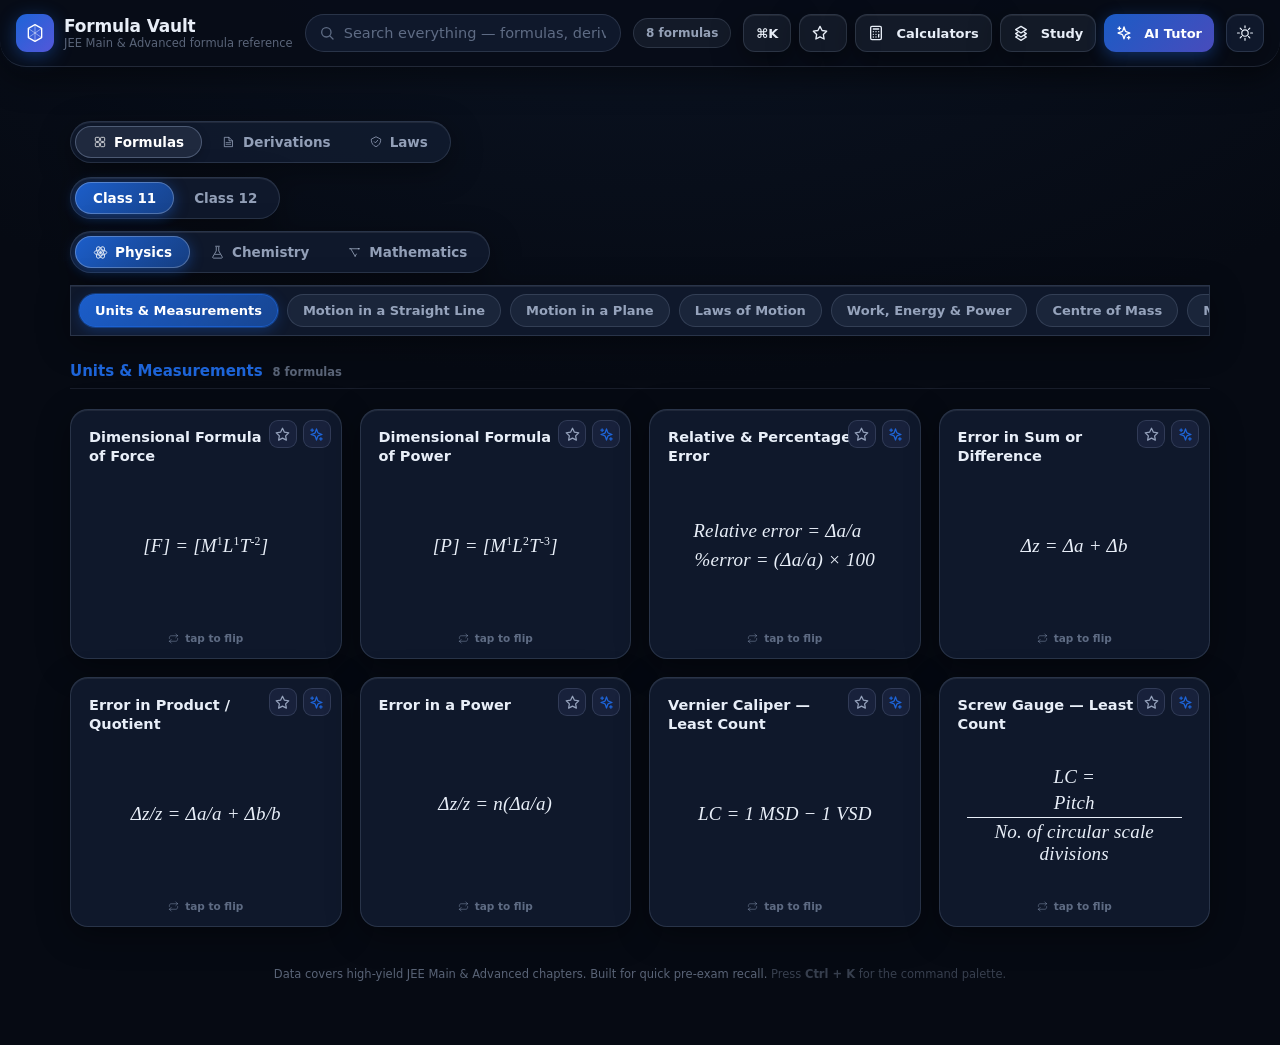
==== formula-vault.html @ ce6f6090 "chore: release 052 Low-end device performance mode: auto-detect limited hardware (prefers-reduced-mo" ====
<!DOCTYPE html>
<html lang="en" data-theme="dark">
<head>
<meta charset="UTF-8">
<meta name="viewport" content="width=device-width, initial-scale=1.0, viewport-fit=cover">
<meta name="color-scheme" content="dark light">
<meta name="theme-color" content="#060a13">
<title>Formula Vault — JEE Formula Reference</title>
<script>
(function(){
  try{
    var lite=false, nav=navigator, mq=window.matchMedia, cn=nav.connection||nav.mozConnection||nav.webkitConnection;
    if(mq && mq('(prefers-reduced-motion: reduce)').matches) lite=true;
    var dm=nav.deviceMemory; if(typeof dm==='number' && dm>0 && dm<=4) lite=true;
    var hc=nav.hardwareConcurrency; if(typeof hc==='number' && hc>0 && hc<=4) lite=true;
    if(cn){ if(cn.saveData===true) lite=true; var et=cn.effectiveType; if(et==='slow-2g'||et==='2g'||et==='3g') lite=true; }
    var pref=null; try{ pref=localStorage.getItem('fvault:perf'); }catch(e){}
    if(pref==='lite') lite=true; else if(pref==='full') lite=false;
    var el=document.documentElement;
    el.classList.add(lite?'perf-lite':'perf-full');
    window.__FV_LITE=lite;
    window.__FVsetPerf=function(mode){
      try{ localStorage.setItem('fvault:perf',mode); }catch(e){}
      var on=(mode==='lite');
      el.classList.toggle('perf-lite',on); el.classList.toggle('perf-full',!on);
      window.__FV_LITE=on;
      if(window.FV && window.FV.renderAll) window.FV.renderAll();
    };
  }catch(e){ document.documentElement.classList.add('perf-full'); }
})();
</script>
<style>
  :root{
    --bg-0:#060a13;
    --bg-1:#0b1424;
    --glass-fill: rgba(186,209,255,0.055);
    --glass-fill-strong: rgba(186,209,255,0.10);
    --glass-border: rgba(198,218,255,0.14);
    --glass-border-strong: rgba(198,218,255,0.28);
    --text-hi: rgba(240,246,255,0.97);
    --text-mid: rgba(210,224,250,0.68);
    --text-low: rgba(196,213,245,0.44);
    --shadow-panel: 0 8px 32px rgba(0,0,0,0.38), inset 0 1px 0 rgba(255,255,255,0.07);
    --shadow-header: 0 12px 32px rgba(0,0,0,0.42);
    --header-bg: rgba(6,10,20,0.55);
    --input-bg: rgba(186,209,255,0.055);
    --input-bg-focus: rgba(186,209,255,0.10);
    --soft-fill: rgba(186,209,255,0.05);
    --soft-fill-hover: rgba(186,209,255,0.09);
    --soft-border: rgba(198,218,255,0.10);
    --pill-bg: rgba(186,209,255,0.05);
    --blob1:#15306B;
    --blob2:#0B5E82;
    --blob3:#3A3DAE;
    --blob-opacity:0.55;

    --blue:#1D64D8;
    --blue-rgb:29,100,216;
    --cyan:#0E93AE;
    --cyan-rgb:14,147,174;
    --indigo:#5457D9;
    --indigo-rgb:84,87,217;
    --amber:#FF9F0A;

    --radius-l: 26px;
    --radius-m: 18px;
    --radius-s: 12px;
    --ease: cubic-bezier(0.16, 1, 0.3, 1);
  }

  html[data-theme="light"]{
    --bg-0:#f1f6fd;
    --bg-1:#dfeafc;
    --glass-fill: rgba(255,255,255,0.55);
    --glass-fill-strong: rgba(255,255,255,0.72);
    --glass-border: rgba(60,110,190,0.16);
    --glass-border-strong: rgba(60,110,190,0.32);
    --text-hi: #0B1E3D;
    --text-mid: rgba(11,30,61,0.66);
    --text-low: rgba(11,30,61,0.44);
    --shadow-panel: 0 8px 28px rgba(30,64,120,0.14), inset 0 1px 0 rgba(255,255,255,0.65);
    --shadow-header: 0 10px 26px rgba(30,64,120,0.12);
    --header-bg: rgba(238,244,252,0.68);
    --input-bg: rgba(255,255,255,0.55);
    --input-bg-focus: rgba(255,255,255,0.75);
    --soft-fill: rgba(30,64,120,0.045);
    --soft-fill-hover: rgba(30,64,120,0.08);
    --soft-border: rgba(30,64,120,0.10);
    --pill-bg: rgba(255,255,255,0.55);
    --blob1:#BFDBFE;
    --blob2:#A6E6F2;
    --blob3:#D2D4FB;
    --blob-opacity:0.75;
  }

  *{box-sizing:border-box;}
  html,body{height:100%;}
  body{
    margin:0;
    min-height:100vh;
    background: var(--bg-0);
    color: var(--text-hi);
    font-family: -apple-system, BlinkMacSystemFont, "SF Pro Display", "SF Pro Text", Inter, system-ui, sans-serif;
    -webkit-font-smoothing: antialiased;
    overflow-x:hidden;
    transition: background-color .4s var(--ease), color .4s var(--ease);
  }

  /* ---------- animated ambient background ---------- */
  .bg{
    position: fixed;
    inset: 0;
    z-index: -1;
    overflow: hidden;
    background: radial-gradient(130% 95% at 50% -10%, var(--bg-1) 0%, var(--bg-0) 55%);
    transition: background .4s var(--ease);
  }
  .blob{
    position:absolute;
    border-radius:50%;
    filter: blur(110px);
    opacity: var(--blob-opacity);
    will-change: transform;
    transition: background .5s var(--ease), opacity .5s var(--ease);
  }
  .blob-1{
    width:52vw; height:52vw; max-width:760px; max-height:760px;
    background: radial-gradient(circle at 30% 30%, var(--blob1), transparent 70%);
    top:-14vw; left:-10vw;
    animation: drift1 26s var(--ease) infinite alternate;
  }
  .blob-2{
    width:46vw; height:46vw; max-width:680px; max-height:680px;
    background: radial-gradient(circle at 60% 40%, var(--blob2), transparent 70%);
    bottom:-16vw; right:-8vw;
    animation: drift2 32s var(--ease) infinite alternate;
  }
  .blob-3{
    width:36vw; height:36vw; max-width:560px; max-height:560px;
    background: radial-gradient(circle at 50% 50%, var(--blob3), transparent 72%);
    top:38vh; left:38vw;
    opacity: calc(var(--blob-opacity) - 0.15);
    animation: drift3 38s var(--ease) infinite alternate;
  }
  @keyframes drift1{ 0%{transform:translate(0,0) scale(1);} 100%{transform:translate(6vw,8vh) scale(1.12);} }
  @keyframes drift2{ 0%{transform:translate(0,0) scale(1);} 100%{transform:translate(-7vw,-6vh) scale(1.08);} }
  @keyframes drift3{ 0%{transform:translate(0,0) scale(1);} 100%{transform:translate(-5vw,7vh) scale(1.18);} }
  @media (prefers-reduced-motion: reduce){
    .blob{ animation: none !important; }
  }

  /* ---------- glass base ---------- */
  .glass{
    background: var(--glass-fill);
    -webkit-backdrop-filter: blur(20px) saturate(180%);
    backdrop-filter: blur(20px) saturate(180%);
    border: 1px solid var(--glass-border);
    box-shadow: var(--shadow-panel);
    transition: background-color .4s var(--ease), border-color .4s var(--ease), box-shadow .4s var(--ease);
  }

  /* ---------- layout ---------- */
  .shell{
    max-width: 1180px;
    margin: 0 auto;
    padding: 20px 20px 64px;
  }

  header.top{
    position: sticky;
    top: 0;
    z-index: 40;
    padding: 14px 16px;
    margin: 0 0 18px 0;
    border-radius: 0 0 var(--radius-l) var(--radius-l);
    background: var(--header-bg);
    -webkit-backdrop-filter: blur(24px) saturate(180%);
    backdrop-filter: blur(24px) saturate(180%);
    border-bottom: 1px solid var(--glass-border);
    box-shadow: var(--shadow-header);
    transition: background-color .4s var(--ease), box-shadow .4s var(--ease), border-color .4s var(--ease);
  }
  .top-row{
    display:flex;
    align-items:center;
    gap: 12px;
    flex-wrap: wrap;
  }
  .brand{
    display:flex;
    align-items:center;
    gap:10px;
    flex-shrink:0;
  }
  .brand-mark{
    width: 38px; height: 38px;
    border-radius: 11px;
    display:flex; align-items:center; justify-content:center;
    background: linear-gradient(135deg, var(--blue), var(--indigo));
    box-shadow: 0 4px 18px rgba(var(--blue-rgb),0.45);
    flex-shrink:0;
  }
  .brand-text h1{
    font-size: 17px;
    font-weight: 700;
    margin:0;
    letter-spacing: -0.01em;
  }
  .brand-text p{
    font-size: 11.5px;
    margin:0;
    color: var(--text-low);
    font-weight:500;
  }

  .search-wrap{
    flex: 1 1 220px;
    min-width: 180px;
    position: relative;
    display:flex;
    align-items:center;
  }
  .search-wrap svg{
    position:absolute;
    left:14px;
    width:16px; height:16px;
    color: var(--text-low);
    pointer-events:none;
  }
  #search{
    width:100%;
    padding: 10px 14px 10px 38px;
    border-radius: 999px;
    border: 1px solid var(--glass-border);
    background: var(--input-bg);
    color: var(--text-hi);
    font-size: 14.5px;
    font-family: inherit;
    outline:none;
    transition: border-color .3s var(--ease), background .3s var(--ease), box-shadow .3s var(--ease);
  }
  #search::placeholder{ color: var(--text-low); }
  #search:focus{
    border-color: rgba(var(--blue-rgb),0.6);
    background: var(--input-bg-focus);
    box-shadow: 0 0 0 4px rgba(var(--blue-rgb),0.18);
  }
  #clearSearch{
    position:absolute;
    right:10px;
    width:20px; height:20px;
    border-radius:50%;
    border:none;
    background: var(--soft-fill-hover);
    color: var(--text-hi);
    display:none;
    align-items:center;
    justify-content:center;
    cursor:pointer;
    font-size:12px;
    line-height:1;
  }
  #clearSearch.show{ display:flex; }

  .count-pill{
    flex-shrink:0;
    font-size: 12px;
    font-weight:600;
    color: var(--text-mid);
    padding: 7px 12px;
    border-radius:999px;
    border:1px solid var(--glass-border);
    background: var(--pill-bg);
    white-space:nowrap;
    transition: background-color .4s var(--ease), border-color .4s var(--ease), color .4s var(--ease);
  }

  .theme-toggle{
    flex-shrink:0;
    width:38px; height:38px;
    border-radius:12px;
    display:flex; align-items:center; justify-content:center;
    color: var(--text-hi);
    cursor:pointer;
    padding:0;
    transition: transform .3s var(--ease), background-color .4s var(--ease), border-color .4s var(--ease);
  }
  .theme-toggle:hover{ transform: scale(1.07); }
  .theme-toggle:active{ transform: scale(0.94); }
  .theme-toggle svg{ width:18px; height:18px; }
  .theme-toggle .icon-moon{ display:none; }
  html[data-theme="light"] .theme-toggle .icon-sun{ display:none; }
  html[data-theme="light"] .theme-toggle .icon-moon{ display:block; }

  /* ---------- segmented controls ---------- */
  .controls{
    display:flex;
    flex-direction:column;
    gap:12px;
    margin: 16px 0 22px;
    transition: opacity .3s var(--ease);
  }
  .seg{
    display:inline-flex;
    padding:4px;
    border-radius: 999px;
    gap:2px;
    width:max-content;
    max-width:100%;
  }
  .seg button{
    border:none;
    background: transparent;
    color: var(--text-mid);
    font-family:inherit;
    font-size: 13.5px;
    font-weight:600;
    padding: 8px 18px;
    border-radius:999px;
    cursor:pointer;
    display:flex;
    align-items:center;
    gap:7px;
    transition: color .3s var(--ease), background .35s var(--ease), box-shadow .35s var(--ease);
    white-space:nowrap;
  }
  .seg button svg{ width:15px; height:15px; opacity:0.85; }
  .seg button.active{
    color:#fff;
    background: var(--soft-fill-hover);
    box-shadow: inset 0 0 0 1px var(--glass-border-strong), 0 3px 10px rgba(0,0,0,0.18);
  }
  .seg.class-seg button.active{
    background: linear-gradient(135deg, rgba(var(--blue-rgb),0.92), rgba(var(--blue-rgb),0.55));
    box-shadow: 0 3px 14px rgba(var(--blue-rgb),0.5), inset 0 0 0 1px rgba(255,255,255,0.25);
  }
  .seg.subject-seg button[data-subject="physics"].active{
    background: linear-gradient(135deg, rgba(var(--blue-rgb),0.92), rgba(var(--blue-rgb),0.5));
    box-shadow: 0 3px 14px rgba(var(--blue-rgb),0.45), inset 0 0 0 1px rgba(255,255,255,0.25);
  }
  .seg.subject-seg button[data-subject="chemistry"].active{
    background: linear-gradient(135deg, rgba(var(--cyan-rgb),0.92), rgba(var(--cyan-rgb),0.5));
    box-shadow: 0 3px 14px rgba(var(--cyan-rgb),0.4), inset 0 0 0 1px rgba(255,255,255,0.25);
  }
  .seg.subject-seg button[data-subject="math"].active{
    background: linear-gradient(135deg, rgba(var(--indigo-rgb),0.92), rgba(var(--indigo-rgb),0.5));
    box-shadow: 0 3px 14px rgba(var(--indigo-rgb),0.4), inset 0 0 0 1px rgba(255,255,255,0.25);
  }

  .chips{
    display:flex;
    gap:9px;
    overflow-x:auto;
    padding: 2px 2px 8px;
    scrollbar-width: none;
  }
  .chips::-webkit-scrollbar{ display:none; }
  .chip{
    flex-shrink:0;
    border:1px solid var(--glass-border);
    background: var(--soft-fill);
    color: var(--text-mid);
    font-family:inherit;
    font-size: 13px;
    font-weight: 600;
    padding: 8px 15px;
    border-radius: 999px;
    cursor:pointer;
    transition: all .3s var(--ease);
    white-space:nowrap;
  }
  .chip:hover{ color: var(--text-hi); border-color: var(--glass-border-strong); background: var(--soft-fill-hover); }
  .chip.active{
    color:#fff;
    border-color: rgba(var(--blue-rgb),0.7);
    background: linear-gradient(135deg, rgba(var(--blue-rgb),0.92), rgba(var(--blue-rgb),0.65));
    box-shadow: 0 0 0 1px rgba(var(--blue-rgb),0.4), 0 4px 14px rgba(var(--blue-rgb),0.3);
  }

  /* ---------- grid ---------- */
  #grid{
    display:grid;
    grid-template-columns: repeat(auto-fill, minmax(268px, 1fr));
    gap: 18px;
  }

  .chapter-heading{
    grid-column: 1 / -1;
    display:flex;
    align-items:baseline;
    gap:10px;
    margin: 22px 0 2px;
    padding-bottom:8px;
    border-bottom: 1px solid var(--soft-border);
  }
  .chapter-heading:first-child{ margin-top:4px; }
  .chapter-heading h2{
    font-size: 15px;
    font-weight:700;
    margin:0;
    color: var(--text-hi);
  }
  .chapter-heading span{
    font-size:11.5px;
    color: var(--text-low);
    font-weight:600;
  }
  mark{
    background: rgba(var(--acc-rgb),0.18);
    color: inherit;
    border-radius:3px;
    padding:0 2px;
  }
  .fv-ai-note{ font-size:12.5px; color:var(--text-low); line-height:1.55; margin:0 0 14px; }
  .ai-key-row{ border:1px solid var(--glass-border); border-radius:12px; padding:12px; margin-bottom:12px; background:var(--glass-fill);
    box-shadow:0 6px 18px rgba(0,0,0,.06); }
  .ai-key-head{ display:flex; align-items:center; gap:10px; margin-bottom:8px; }
  .ai-key-head b{ font-size:13.5px; }
  .ai-key-head a{ font-size:12px; color:var(--acc); text-decoration:none; font-weight:600; }
  .ai-key-head .ai-ok{ margin-left:auto; font-size:11.5px; font-weight:700; color:#2fbf71; }
  .ai-key-in{ display:flex; gap:8px; }
  .ai-key-in input{ flex:1; min-width:0; background:var(--glass-fill-strong); border:1px solid var(--glass-border); color:var(--text-hi);
    border-radius:10px; padding:9px 11px; font-size:13px; font-family:ui-monospace,SFMono-Regular,Consolas,monospace; outline:none; }
  .ai-key-in input:focus{ border-color:rgba(var(--acc-rgb),.6); box-shadow:0 0 0 3px rgba(var(--acc-rgb),.15); }
  .ai-key-in .fv-btn{ white-space:nowrap; }
  .ai-state{ font-size:12px; margin-top:8px; min-height:15px; }
  .ai-state .ai-ok{ color:#2fbf71; font-weight:600; }
  .ai-state .ai-err{ color:#FF375F; font-weight:600; }
  .ai-state .ai-wait{ color:var(--text-low); }
  .fv-err .fv-btn{ display:block; }

  .empty-state{
    grid-column: 1/-1;
    text-align:center;
    padding: 70px 20px;
    color: var(--text-mid);
  }
  .empty-state h3{ margin:0 0 6px; font-size:16px; color:var(--text-hi); }
  .empty-state p{ margin:0; font-size:13.5px; color: var(--text-low); }

  /* ---------- flip card ---------- */
  .card-outer{
    perspective: 1400px;
    height: 250px;
    cursor:pointer;
    outline:none;
  }
  .card-inner{
    position:relative;
    width:100%; height:100%;
    transition: transform .55s var(--ease);
    transform-style: preserve-3d;
  }
  .card-outer:hover .card-inner{
    transform: rotateX(3deg) rotateY(-4deg) translateY(-4px) scale(1.015);
  }
  .card-outer.flipped .card-inner{ transform: rotateY(180deg); }
  .card-outer.flipped:hover .card-inner{ transform: rotateY(180deg) translateY(-4px) scale(1.015); }

  .face{
    position:absolute; inset:0;
    -webkit-backface-visibility:hidden;
    backface-visibility:hidden;
    border-radius: var(--radius-m);
    padding: 18px 18px 14px;
    display:flex;
    flex-direction:column;
    background: var(--glass-fill);
    -webkit-backdrop-filter: blur(20px) saturate(180%);
    backdrop-filter: blur(20px) saturate(180%);
    border: 1px solid var(--glass-border);
    box-shadow: var(--shadow-panel);
    transition: border-color .3s var(--ease), box-shadow .3s var(--ease), background-color .4s var(--ease);
  }
  .card-outer:hover .face{ border-color: var(--glass-border-strong); }
  .face-back{ transform: rotateY(180deg); overflow-y:auto; }
  .face-back::-webkit-scrollbar{ width:5px; }
  .face-back::-webkit-scrollbar-thumb{ background: var(--soft-fill-hover); border-radius:10px; }

  .card-tag{
    font-size: 10.5px;
    font-weight:700;
    letter-spacing:.01em;
    color: var(--text-low);
    margin-bottom: 8px;
  }
  .card-tag b{ color: var(--accent-c, var(--blue)); font-weight:700; }
  .card-title{
    font-size: 14.5px;
    font-weight: 700;
    color: var(--text-hi);
    margin: 0 0 auto;
    line-height:1.3;
  }
  .card-eq{
    font-size: 19px;
    text-align:center;
    color: var(--text-hi);
    font-family: "New York", ui-serif, Georgia, "SF Pro Display", serif;
    font-style: italic;
    letter-spacing: 0.01em;
    padding: 10px 4px;
    line-height:1.5;
  }
  .card-eq sup{ font-size:0.62em; font-style:normal; }
  .card-eq sub{ font-size:0.62em; font-style:normal; }
  .frac{ display:inline-flex; flex-direction:column; vertical-align:middle; text-align:center; margin:0 5px; line-height:1.15; }
  .frac .num{ border-bottom:1.4px solid currentColor; padding:0 3px 3px; }
  .frac .den{ padding:3px 3px 0; }

  .card-hint{
    display:flex;
    align-items:center;
    justify-content:center;
    gap:6px;
    font-size: 10.5px;
    font-weight:600;
    color: var(--text-low);
    margin-top:auto;
    padding-top:6px;
  }
  .card-hint svg{ width:11px; height:11px; }

  .back-chapter{
    font-size: 10.5px;
    font-weight:700;
    color: var(--accent-c, var(--blue));
    margin-bottom:8px;
    text-transform:none;
  }
  .sym-list{
    list-style:none;
    margin:0 0 8px;
    padding:0;
    display:flex;
    flex-direction:column;
    gap:5px;
  }
  .sym-list li{
    font-size: 12px;
    color: var(--text-mid);
    line-height:1.4;
    display:flex;
    gap:6px;
  }
  .sym-list b{
    color: var(--text-hi);
    font-style:italic;
    font-family: "New York", ui-serif, Georgia, serif;
    flex-shrink:0;
    min-width: 20px;
  }
  .const-box{
    font-size: 11px;
    color: var(--text-mid);
    background: var(--soft-fill);
    border: 1px solid var(--soft-border);
    border-radius: 10px;
    padding: 7px 9px;
    margin-bottom: 8px;
    line-height:1.55;
  }
  .case-box{
    font-size: 11px;
    color: var(--text-mid);
    background: var(--soft-fill);
    border-left: 2px solid var(--accent-c, var(--blue));
    border-radius: 8px;
    padding: 7px 9px;
    margin-bottom: 8px;
    line-height:1.5;
  }
  .case-box .case-label{
    font-size: 10px;
    font-weight:700;
    color: var(--accent-c, var(--blue));
    display:block;
    margin-bottom:3px;
  }
  .case-box ul{ margin:0; padding-left:14px; }
  .case-box li{ margin-bottom:2px; }
  .tip-box{
    font-size: 11.5px;
    color: var(--text-hi);
    background: linear-gradient(135deg, rgba(255,159,10,0.16), rgba(255,159,10,0.05));
    border: 1px solid rgba(255,159,10,0.3);
    border-radius: 10px;
    padding: 8px 10px;
    line-height:1.45;
    margin-top:auto;
  }
  .tip-box b{ color: var(--amber); }

  footer.foot{
    text-align:center;
    margin-top: 40px;
    color: var(--text-low);
    font-size: 11.5px;
  }

  /* ---------- derivations ---------- */
  .mode-seg{ margin-bottom: 2px; }
  .mode-seg button svg{ width:14px; height:14px; }
  html[data-theme="light"] .mode-seg button.active{ color: var(--text-hi); }

  .deriv-note{
    grid-column: 1/-1;
    font-size: 12px;
    color: var(--text-low);
    background: var(--soft-fill);
    border: 1px solid var(--soft-border);
    border-radius: 12px;
    padding: 10px 14px;
    margin-bottom: 4px;
    line-height: 1.5;
  }

  .deriv-card{
    grid-column: 1/-1;
    background: var(--glass-fill);
    -webkit-backdrop-filter: blur(20px) saturate(180%);
    backdrop-filter: blur(20px) saturate(180%);
    border: 1px solid var(--glass-border);
    border-radius: var(--radius-m);
    box-shadow: var(--shadow-panel);
    padding: 16px 18px;
    transition: border-color .3s var(--ease), background-color .4s var(--ease);
  }
  .deriv-card:hover{ border-color: var(--glass-border-strong); }
  .deriv-head{
    display:flex;
    align-items:center;
    justify-content:space-between;
    gap: 12px;
    cursor: pointer;
  }
  .deriv-head-text{ display:flex; flex-direction:column; gap:4px; }
  .deriv-tag{
    font-size: 10.5px;
    font-weight: 700;
    color: var(--accent-c, var(--blue));
  }
  .deriv-title{
    font-size: 14.5px;
    font-weight: 700;
    color: var(--text-hi);
    line-height:1.3;
  }
  .deriv-chevron{
    flex-shrink:0;
    width:22px; height:22px;
    color: var(--text-low);
    transition: transform .35s var(--ease);
  }
  .deriv-card.open .deriv-chevron{ transform: rotate(180deg); }
  .deriv-body{
    max-height:0;
    overflow:hidden;
    transition: max-height .45s var(--ease);
  }
  .deriv-card.open .deriv-body{ max-height: 2600px; }
  .deriv-body-inner{ padding-top: 14px; }
  .deriv-given{
    font-size: 12px;
    color: var(--text-mid);
    background: var(--soft-fill);
    border-radius: 10px;
    padding: 9px 12px;
    margin-bottom: 14px;
    line-height: 1.5;
  }
  .deriv-given b{ color: var(--text-hi); }
  .deriv-steps{
    list-style:none;
    margin:0;
    padding:0;
    counter-reset: stepnum;
  }
  .deriv-steps li{
    position:relative;
    padding: 0 0 16px 32px;
    font-size: 12.5px;
    color: var(--text-mid);
    line-height: 1.55;
  }
  .deriv-steps li:last-child{ padding-bottom: 4px; }
  .deriv-steps li::before{
    counter-increment: stepnum;
    content: counter(stepnum);
    position:absolute;
    left:0; top:-1px;
    width:21px; height:21px;
    border-radius:50%;
    background: var(--accent-c, var(--blue));
    color:#fff;
    font-size: 10.5px;
    font-weight:700;
    display:flex;
    align-items:center;
    justify-content:center;
  }
  .deriv-result{
    margin-top: 4px;
    padding: 12px 14px;
    border-radius: 12px;
    background: linear-gradient(135deg, rgba(var(--blue-rgb),0.14), rgba(var(--blue-rgb),0.04));
    border: 1px solid rgba(var(--blue-rgb),0.25);
  }
  .deriv-result-label{
    display:block;
    font-size: 10px;
    font-weight:700;
    color: var(--blue);
    margin-bottom: 5px;
  }
  .deriv-result-eq{
    font-size: 15px;
    text-align:center;
    color: var(--text-hi);
    font-family: "New York", ui-serif, Georgia, "SF Pro Display", serif;
    font-style: italic;
  }

  /* ---------- laws ---------- */
  .law-card{
    grid-column: 1/-1;
    background: var(--glass-fill);
    -webkit-backdrop-filter: blur(20px) saturate(180%);
    backdrop-filter: blur(20px) saturate(180%);
    border: 1px solid var(--glass-border);
    border-radius: var(--radius-m);
    box-shadow: var(--shadow-panel);
    padding: 16px 18px;
    transition: border-color .3s var(--ease), background-color .4s var(--ease);
  }
  .law-card:hover{ border-color: var(--glass-border-strong); }
  .law-card .deriv-head{ display:flex; align-items:center; justify-content:space-between; gap:12px; cursor:pointer; }
  .law-card.open .deriv-chevron{ transform: rotate(180deg); }
  .law-card.open .deriv-body{ max-height: 2600px; }
  .law-statement{
    font-size: 12.5px;
    color: var(--text-hi);
    background: var(--soft-fill);
    border-left: 2px solid var(--accent-c, var(--blue));
    border-radius: 8px;
    padding: 10px 12px;
    margin-bottom: 12px;
    line-height: 1.55;
    font-style: italic;
  }
  .law-section-label{
    display:block;
    font-size: 10px;
    font-weight: 700;
    letter-spacing: .01em;
    color: var(--accent-c, var(--blue));
    margin: 0 0 6px;
  }
  .law-terms{
    list-style:none;
    margin: 0 0 12px;
    padding:0;
    display:flex;
    flex-direction:column;
    gap:5px;
  }
  .law-terms li{
    font-size: 12px;
    color: var(--text-mid);
    line-height:1.4;
    display:flex;
    gap:6px;
  }
  .law-terms b{
    color: var(--text-hi);
    font-style:italic;
    font-family: "New York", ui-serif, Georgia, serif;
    flex-shrink:0;
    min-width: 20px;
  }
  .law-formulas{
    list-style:none;
    margin:0 0 12px;
    padding:0;
    display:flex;
    flex-direction:column;
    gap:6px;
  }
  .law-formulas li{
    font-size: 13px;
    color: var(--text-hi);
    background: var(--soft-fill);
    border-radius: 8px;
    padding: 7px 10px;
    font-family: "New York", ui-serif, Georgia, "SF Pro Display", serif;
    font-style: italic;
  }
  .law-multipart{
    font-size: 11px;
    font-weight: 700;
    color: var(--amber);
    background: rgba(255,159,10,0.12);
    border: 1px solid rgba(255,159,10,0.28);
    border-radius: 999px;
    padding: 3px 9px;
    display:inline-block;
    margin-bottom: 10px;
  }

  @media (max-width: 520px){
    .card-outer{ height: 240px; }
    .brand-text p{ display:none; }
  }

  /* ---------- mobile / touch ---------- */
  body{ -webkit-tap-highlight-color: transparent; -webkit-text-size-adjust: 100%; text-size-adjust: 100%; overscroll-behavior-x: none; }
  button, input, textarea, select, a, [role="button"]{ -webkit-tap-highlight-color: transparent; }
  button, [role="button"], .chip, .seg button, .calc-tab, .card-outer{ touch-action: manipulation; }
  @supports (height: 100dvh){
    body{ min-height: 100dvh; }
  }
  @media (max-width: 640px){
    .blob{ filter: blur(72px); }
    .blob-3{ display: none; }
  }
  /* ---------- mobile ---------- */
  @media (max-width: 640px){
    .shell{ padding: 12px 12px calc(46px + env(safe-area-inset-bottom)); }
    header.top{ padding: 10px 12px 12px; margin-bottom: 14px; }
    .top-row{ gap: 8px; row-gap: 9px; }
    .brand-mark{ width: 34px; height: 34px; border-radius: 10px; }
    .brand-text{ min-width: 0; }
    .brand-text h1{ font-size: 15.5px; white-space: nowrap; overflow: hidden; text-overflow: ellipsis; }
    .search-wrap{ order: 6; flex: 1 1 100%; min-width: 0; }
    #search{ font-size: 16px; padding: 11px 14px 11px 38px; }
    .count-pill{ font-size: 11px; padding: 6px 10px; }
    .theme-toggle{ width: 36px; height: 36px; }
    .controls{ margin: 12px 0 16px; gap: 10px; }
    .seg button{ padding: 9px 15px; font-size: 13px; }
    .chip{ font-size: 12.5px; padding: 8px 13px; }
    #grid{ gap: 14px; }
    .chapter-heading{ margin: 18px 0 2px; }
  }
  @media (max-width: 480px){
    .count-pill{ display: none; }
  }
  @media (max-width: 380px){
    .brand-text h1{ font-size: 15px; }
  }
  @media (pointer: coarse){
    .theme-toggle{ width: 40px; height: 40px; }
    .seg button{ padding: 9px 16px; }
    .chip{ padding: 9px 15px; }
  }
  /* ---------- mobile / touch ---------- */
  .face-back{ -webkit-overflow-scrolling: touch; overscroll-behavior: contain; }
  @media (max-width: 520px){
    .face{ padding: 16px 15px 12px; }
    .card-title{ font-size: 14px; }
    .card-eq{ font-size: 18px; }
    .deriv-card, .law-card{ padding: 14px 15px; }
    .deriv-steps li{ padding-left: 28px; }
  }
  @media (pointer: coarse){
    .card-outer:hover .card-inner{ transform: none; }
    .card-outer:hover .face{ border-color: var(--glass-border); }
  }
</style>
<style>
  /* ================= v2 enhancements ================= */
  :root{
    --acc: var(--blue);
    --acc-rgb: var(--blue-rgb);
    --good:#2fbf71; --bad:#ff5d6c;
    --ov-back: rgba(3,6,14,0.45);
  }
  html[data-theme="light"]{ --ov-back: rgba(30,64,120,0.18); }
  body[data-subject="chemistry"]{ --acc: var(--cyan); --acc-rgb: var(--cyan-rgb); }
  body[data-subject="math"]{ --acc: var(--indigo); --acc-rgb: var(--indigo-rgb); }

  /* header actions */
  .head-actions{ display:flex; align-items:center; gap:8px; flex-shrink:0; }
  .hbtn{ position:relative; height:38px; min-width:38px; padding:0 12px; border-radius:12px; border:1px solid var(--glass-border); background:var(--pill-bg); color:var(--text-hi); font-family:inherit; font-size:13px; font-weight:700; cursor:pointer; display:flex; align-items:center; justify-content:center; gap:6px; transition: all .3s var(--ease); }
  .hbtn:hover{ transform:translateY(-1px); border-color:var(--glass-border-strong); }
  .hbtn.ai{ background:linear-gradient(135deg, rgba(var(--acc-rgb),0.9), rgba(var(--indigo-rgb),0.85)); color:#fff; border:none; box-shadow:0 4px 16px rgba(var(--acc-rgb),0.4); }
  .hbtn.ai:hover{ filter:brightness(1.08); }
  .hbadge{ position:absolute; top:-5px; right:-5px; min-width:17px; height:17px; padding:0 4px; border-radius:999px; background:var(--amber); color:#fff; font-size:10px; font-weight:800; display:flex; align-items:center; justify-content:center; box-shadow:0 2px 6px rgba(0,0,0,.3); }
  .hbadge:empty{ display:none; }

  /* accent-aware chips + headings */
  .chip.active{ border-color:rgba(var(--acc-rgb),0.7); background:linear-gradient(135deg, rgba(var(--acc-rgb),0.92), rgba(var(--acc-rgb),0.6)); box-shadow:0 0 0 1px rgba(var(--acc-rgb),0.4), 0 4px 14px rgba(var(--acc-rgb),0.3); }
  .chapter-heading h2{ color:var(--acc); }

  /* card action buttons */
  .card-actions{ position:absolute; top:10px; right:10px; display:flex; gap:6px; z-index:3; }
  .card-btn{ width:28px; height:28px; border-radius:9px; border:1px solid var(--glass-border); background:var(--glass-fill-strong); color:var(--text-mid); font-size:13px; line-height:1; cursor:pointer; display:flex; align-items:center; justify-content:center; transition:all .25s var(--ease); backdrop-filter:blur(8px); font-family:inherit; padding:0; }
  .card-btn:hover{ transform:scale(1.12); color:var(--amber); border-color:rgba(255,159,10,.5); }
  .card-btn.fv-fav.active{ color:var(--amber); background:rgba(255,159,10,.16); border-color:rgba(255,159,10,.45); }
  .card-btn.fv-explain{ color:rgba(var(--acc-rgb),1); }
  .card-btn.fv-explain:hover{ color:var(--acc); border-color:rgba(var(--acc-rgb),.5); background:rgba(var(--acc-rgb),.12); }
  .face-front .card-tag, .face-front .card-title{ padding-right:44px; }

  /* reveal animations */
  #grid > *{ opacity:0; transform:translateY(16px) scale(0.985); transition:opacity .55s var(--ease), transform .55s var(--ease); }
  #grid > *.fv-in{ opacity:1; transform:none; }
  .card-outer.fv-flash{ animation:cardflash 1.2s var(--ease); }
  @keyframes cardflash{ 0%,100%{ box-shadow:none; } 30%{ box-shadow:0 0 0 3px rgba(var(--acc-rgb),.55), 0 10px 40px rgba(var(--acc-rgb),.4); } }

  /* toasts */
  #fvToasts{ position:fixed; bottom:22px; left:50%; transform:translateX(-50%); display:flex; flex-direction:column; align-items:center; gap:8px; z-index:400; pointer-events:none; }
  .fv-toast{ background:rgba(15,22,40,.92); color:#fff; border:1px solid rgba(255,255,255,.14); backdrop-filter:blur(14px); padding:11px 18px; border-radius:999px; font-size:13px; font-weight:600; display:flex; gap:8px; align-items:center; box-shadow:0 10px 30px rgba(0,0,0,.4); opacity:0; transform:translateY(14px) scale(.95); transition:all .35s var(--ease); }
  .fv-toast span{ color:var(--amber); }
  .fv-toast.show{ opacity:1; transform:none; }
  html[data-theme="light"] .fv-toast{ background:rgba(255,255,255,.95); color:var(--text-hi); }

  /* confetti */
  .fv-confetti{ position:fixed; top:-12px; width:var(--sz,8px); height:calc(var(--sz,8px)*0.5); z-index:500; border-radius:2px; pointer-events:none; animation:fvfall 2.4s ease-in forwards; }
  @keyframes fvfall{ to{ transform:translateY(105vh) rotate(var(--rx,360deg)); opacity:.9; } }

  /* overlays */
  .fv-ov{ position:fixed; inset:0; z-index:300; display:flex; align-items:center; justify-content:center; padding:20px; }
  .fv-ov-back{ position:absolute; inset:0; background:var(--ov-back); opacity:0; transition:opacity .28s var(--ease); }
  .fv-ov-panel{ position:relative; background:rgba(11,20,36,0.72); -webkit-backdrop-filter:blur(34px) saturate(180%); backdrop-filter:blur(34px) saturate(180%); border:1px solid rgba(255,255,255,0.12); border-radius:22px; box-shadow:0 34px 90px rgba(0,0,0,.6), inset 0 1px 0 rgba(255,255,255,0.07); width:100%; max-width:620px; max-height:min(84vh, 760px); display:flex; flex-direction:column; overflow:hidden; opacity:0; transform:translateY(18px) scale(.97); transition:all .32s var(--ease); }
  html[data-theme="light"] .fv-ov-panel{ background:rgba(242,248,255,0.84); border-color:rgba(255,255,255,0.75); }
  .fv-ov.open .fv-ov-back{ opacity:1; }
  .fv-ov.open .fv-ov-panel{ opacity:1; transform:none; }
  .fv-modal-head{ display:flex; align-items:center; justify-content:space-between; gap:12px; padding:16px 18px 12px; border-bottom:1px solid var(--soft-border); }
  .fv-modal-head h3{ margin:0; font-size:16px; font-weight:800; }
  .fv-modal-body{ padding:16px 18px; overflow-y:auto; flex:1; }
  .fv-modal-foot{ padding:12px 18px; border-top:1px solid var(--soft-border); display:flex; justify-content:flex-end; gap:10px; }
  .fv-icon-btn{ width:32px; height:32px; border-radius:10px; border:1px solid var(--glass-border); background:var(--soft-fill); color:var(--text-hi); cursor:pointer; font-size:13px; display:flex; align-items:center; justify-content:center; }
  .fv-icon-btn:hover{ background:var(--soft-fill-hover); }
  .fv-btn{ font-family:inherit; font-weight:700; font-size:13.5px; padding:10px 18px; border-radius:12px; cursor:pointer; border:1px solid var(--glass-border-strong); background:var(--pill-bg); color:var(--text-hi); transition:all .25s var(--ease); }
  .fv-btn:hover{ transform:translateY(-1px); }
  .fv-btn.primary{ background:linear-gradient(135deg, rgba(var(--acc-rgb),0.95), rgba(var(--indigo-rgb),0.9)); color:#fff; border:none; box-shadow:0 4px 16px rgba(var(--acc-rgb),0.4); }
  .fv-btn.danger{ color:var(--bad); border-color:rgba(255,93,108,.4); }
  .ctx-pill{ font-size:11px; font-weight:700; color:var(--acc); background:rgba(var(--acc-rgb),0.12); border:1px solid rgba(var(--acc-rgb),0.28); padding:4px 10px; border-radius:999px; }

  /* palette */
  .fv-ov.palette .fv-ov-panel{ max-width:560px; padding:0; }
  .fv-pal-input{ width:100%; padding:16px 18px; border:none; outline:none; background:transparent; color:var(--text-hi); font-size:16px; font-family:inherit; border-bottom:1px solid var(--soft-border); }
  .fv-pal-list{ overflow-y:auto; max-height:52vh; padding:8px; }
  .fv-pal-item{ display:flex; align-items:center; gap:10px; padding:11px 12px; border-radius:12px; cursor:pointer; font-size:13.5px; color:var(--text-mid); font-weight:600; }
  .fv-pal-item .k{ margin-left:auto; font-size:10px; color:var(--text-low); border:1px solid var(--soft-border); border-radius:6px; padding:2px 6px; }
  .fv-pal-item.sel, .fv-pal-item:hover{ background:rgba(var(--acc-rgb),0.14); color:var(--text-hi); }
  .fv-pal-empty{ padding:26px; text-align:center; color:var(--text-low); font-size:13px; }

  /* drawer (AI tutor) */
  .fv-ov.drawer{ justify-content:flex-end; padding:0; }
  .fv-ov.drawer .fv-ov-panel{ max-width:460px; height:100%; max-height:none; border-radius:0; transform:translateX(60px); opacity:0; }
  .fv-ov.drawer.open .fv-ov-panel{ transform:none; opacity:1; }
  .fv-drawer-head{ display:flex; align-items:center; justify-content:space-between; gap:10px; padding:14px 16px; border-bottom:1px solid var(--soft-border); flex-wrap:wrap; }
  .fv-drawer-title{ display:flex; align-items:center; gap:10px; font-weight:800; font-size:15px; }
  .ai-dot{ width:9px; height:9px; border-radius:50%; background:var(--acc); animation:aidot 1.8s infinite; }
  @keyframes aidot{ 0%{box-shadow:0 0 0 0 rgba(var(--acc-rgb),.45)} 70%{box-shadow:0 0 0 9px rgba(var(--acc-rgb),0)} 100%{box-shadow:0 0 0 0 rgba(var(--acc-rgb),0)} }
  .fv-drawer-actions{ display:flex; gap:8px; align-items:center; }
  .fv-sel{ font-family:inherit; font-size:12px; font-weight:600; color:var(--text-hi); background:var(--soft-fill); border:1px solid var(--glass-border); border-radius:10px; padding:6px 8px; outline:none; cursor:pointer; }
  .fv-sel option{ color:#111; }
  .fv-chat{ flex:1; overflow-y:auto; padding:16px; display:flex; flex-direction:column; gap:12px; }
  .msg{ max-width:88%; padding:11px 14px; border-radius:16px; font-size:13.5px; line-height:1.6; animation:msgin .3s var(--ease); }
  @keyframes msgin{ from{opacity:0; transform:translateY(8px);} to{opacity:1; transform:none;} }
  .msg.user{ align-self:flex-end; background:linear-gradient(135deg, rgba(var(--acc-rgb),0.95), rgba(var(--indigo-rgb),0.9)); color:#fff; border-bottom-right-radius:6px; }
  .msg.ai{ align-self:flex-start; background:var(--soft-fill); border:1px solid var(--soft-border); border-bottom-left-radius:6px; }
  .msg.ai code{ background:rgba(120,150,255,.14); padding:1px 6px; border-radius:6px; font-size:12px; }
  .msg .caret{ display:inline-block; width:8px; height:15px; background:var(--acc); margin-left:2px; vertical-align:text-bottom; animation:blink 1s steps(2) infinite; border-radius:2px; }
  @keyframes blink{ 50%{opacity:0;} }
  .fv-stream-status{ font-size:10.5px; color:var(--text-low); margin-top:6px; }
  .fv-err{ margin-top:8px; color:var(--bad); font-size:12px; font-weight:600; }
  .stoptag{ color:var(--text-low); font-size:11px; }
  .fv-typing{ display:inline-flex; gap:5px; padding:6px 2px; }
  .fv-typing i{ width:7px; height:7px; border-radius:50%; background:var(--text-low); animation:typing 1.2s infinite; }
  .fv-typing i:nth-child(2){ animation-delay:.18s; } .fv-typing i:nth-child(3){ animation-delay:.36s; }
  @keyframes typing{ 0%,60%,100%{transform:none; opacity:.4;} 30%{transform:translateY(-5px); opacity:1;} }
  .fv-suggest{ display:flex; gap:8px; overflow-x:auto; padding:10px 14px; border-top:1px solid var(--soft-border); scrollbar-width:none; }
  .fv-suggest::-webkit-scrollbar{ display:none; }
  .fv-sug{ flex-shrink:0; font-size:12px; font-weight:600; color:var(--text-mid); background:var(--soft-fill); border:1px solid var(--soft-border); border-radius:999px; padding:7px 13px; cursor:pointer; transition:all .25s var(--ease); font-family:inherit; }
  .fv-sug:hover{ color:var(--text-hi); border-color:rgba(var(--acc-rgb),.5); }
  .fv-chat-input{ display:flex; gap:10px; padding:12px 14px; border-top:1px solid var(--soft-border); align-items:flex-end; }
  .fv-chat-input textarea{ flex:1; resize:none; max-height:120px; border-radius:14px; border:1px solid var(--glass-border); background:var(--input-bg); color:var(--text-hi); font-family:inherit; font-size:13.5px; padding:10px 14px; outline:none; line-height:1.5; }
  .fv-chat-input textarea:focus{ border-color:rgba(var(--acc-rgb),.6); box-shadow:0 0 0 3px rgba(var(--acc-rgb),.15); }
  .fv-send{ min-width:74px; height:42px; flex-shrink:0; border-radius:13px; border:none; background:linear-gradient(135deg, rgba(var(--acc-rgb),0.95), rgba(var(--indigo-rgb),0.9)); color:#fff; font-size:13.5px; font-weight:700; font-family:inherit; cursor:pointer; transition:all .25s var(--ease); padding:0 16px; }
  .fv-send:hover{ transform:scale(1.06); }
  .fv-send:disabled{ opacity:.5; transform:none; cursor:default; }
  .fv-txtbtn{ font-family:inherit; font-size:12px; font-weight:700; color:var(--text-mid); background:var(--soft-fill); border:1px solid var(--glass-border); border-radius:9px; padding:7px 11px; cursor:pointer; transition:all .25s var(--ease); white-space:nowrap; }
  .fv-txtbtn:hover{ color:var(--text-hi); border-color:rgba(var(--acc-rgb),.5); }
  .fv-txtbtn svg{ vertical-align:-3px; margin-right:5px; }
  .hbtn svg, .fv-btn svg{ vertical-align:-3px; margin-right:6px; }
  .calc-tab svg{ width:14px; height:14px; vertical-align:-2px; margin-right:5px; }
  .fv-modal-head h3 svg{ width:17px; height:17px; vertical-align:-3px; margin-right:7px; }
  .card-btn svg{ width:15px; height:15px; }
  .fv-drawer-body{ display:flex; flex:1; min-height:0; }
  .fv-drawer-main{ flex:1; min-width:0; display:flex; flex-direction:column; }
  .fv-ov.drawer .fv-threads{ display:none; }
  .fv-ov.drawer.threads-open .fv-threads{ display:flex; flex-shrink:0; flex-direction:column; gap:6px; overflow-y:auto; width:220px; min-width:220px; padding:12px 10px; border-right:1px solid var(--soft-border); }
  .fv-threads-head{ display:flex; align-items:center; justify-content:space-between; gap:8px; padding:0 4px 8px; border-bottom:1px solid var(--soft-border); margin-bottom:6px; }
  .fv-threads-acts{ display:flex; align-items:center; gap:6px; }
  .fv-threads-head b{ font-size:11px; text-transform:uppercase; letter-spacing:.05em; color:var(--text-low); }
  .fv-thread{ display:flex; align-items:center; gap:6px; border:1px solid var(--glass-border); background:var(--soft-fill); border-radius:11px; padding:9px 10px; cursor:pointer; transition:all .2s var(--ease); }
  .fv-thread:hover{ border-color:rgba(var(--acc-rgb),.45); }
  .fv-thread.active{ border-color:rgba(var(--acc-rgb),.6); background:rgba(var(--acc-rgb),.13); }
  .fv-thread-main{ flex:1; min-width:0; }
  .fv-thread-main b{ display:block; font-size:12.5px; font-weight:700; color:var(--text-hi); white-space:nowrap; overflow:hidden; text-overflow:ellipsis; }
  .fv-thread-main span{ font-size:10px; color:var(--text-low); font-weight:600; }
  .fv-thread-x{ width:22px; height:22px; flex-shrink:0; border:none; background:transparent; color:var(--text-low); border-radius:6px; cursor:pointer; font-size:15px; line-height:1; }
  .fv-thread-x:hover{ color:var(--bad); background:rgba(255,93,108,.12); }
  .fv-threads-empty{ font-size:12px; color:var(--text-low); text-align:center; padding:24px 8px; font-weight:600; }

  /* revision sheet builder */
  .sh-groups{ display:grid; grid-template-columns:repeat(auto-fill,minmax(215px,1fr)); gap:9px; }
  .sh-chip{ border:1px solid var(--glass-border); background:var(--soft-fill); border-radius:12px; padding:9px 12px; cursor:pointer; transition:all .22s var(--ease); }
  .sh-chip:hover{ border-color:var(--glass-border-strong); }
  .sh-chip span{ display:block; font-size:12.5px; font-weight:700; color:var(--text-hi); }
  .sh-chip i{ font-style:normal; font-size:10.5px; color:var(--text-low); font-weight:600; }
  .sh-chip.sel{ border-color:rgba(var(--acc-rgb),.65); background:rgba(var(--acc-rgb),.13); box-shadow:0 0 0 1px rgba(var(--acc-rgb),.35); }
  .sh-toolbar{ display:flex; gap:9px; flex-wrap:wrap; margin-bottom:12px; }
  .sh-scroll{ max-height:50vh; overflow-y:auto; border:1px solid var(--soft-border); border-radius:14px; padding:14px; background:var(--soft-fill); }
  .sheet{ columns:2; column-gap:18px; }
  .sheet-head{ break-inside:avoid; margin-bottom:10px; }
  .sheet-head h1{ font-size:17px; margin:0 0 3px; letter-spacing:-.01em; }
  .sheet-head p{ margin:0; font-size:11px; color:var(--text-low); }
  .sheet-item{ break-inside:avoid; border:1px solid var(--soft-border); border-left:3px solid var(--acc); background:var(--glass-fill); border-radius:10px; padding:9px 11px; margin:0 0 10px; position:relative; }
  .si-ch{ font-size:9px; font-weight:800; text-transform:uppercase; letter-spacing:.06em; color:var(--acc); }
  .si-t{ font-size:12px; font-weight:700; color:var(--text-hi); line-height:1.35; }
  .si-eq{ font-size:13.5px; font-family:"New York", ui-serif, Georgia, serif; font-style:italic; color:var(--text-hi); margin:3px 0; line-height:1.45; }
  .si-eq sup,.si-eq sub{ font-size:.62em; font-style:normal; }
  .si-eq .frac{ display:inline-flex; flex-direction:column; vertical-align:middle; text-align:center; margin:0 4px; line-height:1.15; }
  .si-eq .frac .num{ border-bottom:1.3px solid currentColor; padding:0 3px 2px; }
  .si-eq .frac .den{ padding:2px 3px 0; }
  .si-sym{ font-size:10px; color:var(--text-mid); line-height:1.5; }
  .si-sym span{ display:inline-block; margin-right:9px; }
  .si-sym b{ color:var(--text-hi); font-style:italic; }
  .si-tip{ font-size:10px; color:var(--text-mid); border-top:1px dashed var(--soft-border); margin-top:5px; padding-top:4px; }
  .si-x{ position:absolute; top:6px; right:6px; width:20px; height:20px; border-radius:6px; border:none; background:transparent; color:var(--text-low); font-size:10px; cursor:pointer; opacity:0; transition:opacity .2s; }
  .sheet-item:hover .si-x{ opacity:1; }
  .si-x:hover{ color:var(--bad); }
  @media (max-width:640px){ .sheet{ columns:1; } }
  @media print{
    body > *:not(#fvOverlayHost){ display:none !important; }
    #fvOverlayHost .fv-ov:not(.sheet-modal){ display:none !important; }
    #fvOverlayHost .fv-ov.sheet-modal .fv-ov-back,
    #fvOverlayHost .fv-ov.sheet-modal .fv-modal-head,
    #fvOverlayHost .fv-ov.sheet-modal .sh-toolbar{ display:none !important; }
    #fvOverlayHost .fv-ov.sheet-modal .fv-ov-panel{ max-width:none; max-height:none; border:none; box-shadow:none; background:#fff !important; border-radius:0; }
    #fvOverlayHost .fv-ov.sheet-modal .fv-modal-body{ padding:0; overflow:visible !important; }
    .sh-scroll{ max-height:none !important; overflow:visible !important; border:none !important; background:#fff !important; padding:0 !important; }
    .sheet{ columns:2; column-gap:22px; }
    .sheet-item{ break-inside:avoid; background:#fff !important; border:1px solid #bbb !important; border-left:3px solid #333 !important; box-shadow:none !important; }
    .sheet-item *, .sheet-head h1, .sheet-head p{ color:#111 !important; }
    .si-ch{ color:#444 !important; }
    @page{ margin:12mm; }
  }

  /* study mode */
  .fv-ov.study{ padding:0; }
  .fv-ov.study .fv-ov-panel{ max-width:none; width:100%; height:100%; max-height:none; border-radius:0; background:transparent; border:none; box-shadow:none; display:flex; flex-direction:column; align-items:center; justify-content:center; padding:18px; }
  .study-top{ position:absolute; top:18px; left:0; right:0; display:flex; align-items:center; justify-content:center; gap:14px; padding:0 18px; }
  .study-progress{ flex:1; max-width:420px; height:6px; border-radius:99px; background:var(--soft-fill); overflow:hidden; border:1px solid var(--soft-border); }
  .study-progress i{ display:block; height:100%; background:linear-gradient(90deg,var(--acc),var(--indigo)); transition:width .4s var(--ease); border-radius:99px; }
  .study-card{ width:min(620px, 92vw); height:min(380px, 56vh); perspective:1600px; cursor:pointer; }
  .study-inner{ position:relative; width:100%; height:100%; transform-style:preserve-3d; transition:transform .6s var(--ease); }
  .study-card.flipped .study-inner{ transform:rotateY(180deg); }
  .study-face{ position:absolute; inset:0; backface-visibility:hidden; -webkit-backface-visibility:hidden; border-radius:24px; border:1px solid var(--glass-border-strong); background:var(--glass-fill); backdrop-filter:blur(24px) saturate(180%); box-shadow:0 24px 70px rgba(0,0,0,.45); display:flex; flex-direction:column; align-items:center; justify-content:center; text-align:center; padding:30px; gap:14px; }
  .study-face.back{ transform:rotateY(180deg); overflow-y:auto; justify-content:flex-start; padding-top:26px; }
  .study-face .s-tag{ font-size:11px; font-weight:800; letter-spacing:.06em; text-transform:uppercase; color:var(--acc); }
  .study-face .s-title{ font-size:19px; font-weight:800; line-height:1.3; }
  .study-face .s-eq{ font-size:26px; font-family:"New York", ui-serif, Georgia, serif; font-style:italic; line-height:1.5; }
  .study-face .s-body{ font-size:13px; color:var(--text-mid); text-align:left; line-height:1.6; width:100%; }
  .study-btns{ display:flex; gap:12px; margin-top:22px; }
  .study-btns .fv-btn{ min-width:130px; padding:12px 20px; }
  .study-btns .again{ border-color:rgba(255,93,108,.5); color:var(--bad); }
  .study-btns .got{ background:linear-gradient(135deg, rgba(47,191,113,.9), rgba(47,191,113,.7)); color:#fff; border:none; }
  .study-btns .k{ opacity:.55; font-size:10px; border:1px solid currentColor; border-radius:5px; padding:1px 5px; margin-left:4px; }
  .study-hintkeys{ margin-top:14px; font-size:11px; color:var(--text-low); }

  /* calculators */
  .fv-ov.calc-modal .fv-ov-panel{ max-width:720px; }
  .calc-mode-tabs{ display:flex; gap:6px; overflow-x:auto; padding:0 18px 12px; scrollbar-width:none; }
  .calc-mode-tabs::-webkit-scrollbar{ display:none; }
  .calc-mode-tab{ flex-shrink:0; font-family:inherit; font-size:12.5px; font-weight:700; padding:9px 15px; border-radius:999px; border:1px solid var(--glass-border); background:var(--soft-fill); color:var(--text-mid); cursor:pointer; transition:all .25s var(--ease); white-space:nowrap; }
  .calc-mode-tab:hover{ color:var(--text-hi); border-color:var(--glass-border-strong); }
  .calc-mode-tab.active{ color:#fff; background:linear-gradient(135deg, rgba(var(--acc-rgb),0.92), rgba(var(--indigo-rgb),0.8)); border-color:transparent; box-shadow:0 3px 12px rgba(var(--acc-rgb),0.4); }
  .calc-view{ display:none; }
  .calc-view.active{ display:block; }
  .calc-tabs{ display:flex; gap:6px; flex-wrap:wrap; margin:0 0 12px; }
  .calc-tab{ font-family:inherit; font-size:12px; font-weight:700; padding:8px 13px; border-radius:999px; border:1px solid var(--glass-border); background:var(--soft-fill); color:var(--text-mid); cursor:pointer; transition:all .25s var(--ease); display:inline-flex; align-items:center; }
  .calc-tab.active{ color:#fff; background:linear-gradient(135deg, rgba(var(--acc-rgb),0.92), rgba(var(--acc-rgb),0.6)); border-color:transparent; }
  .calc-grid{ display:grid; grid-template-columns:1fr 1fr; gap:12px; }
  .calc-field label{ display:block; font-size:11px; font-weight:700; color:var(--text-low); text-transform:uppercase; letter-spacing:.04em; margin-bottom:5px; }
  .calc-field input{ width:100%; padding:10px 12px; border-radius:11px; border:1px solid var(--glass-border); background:var(--input-bg); color:var(--text-hi); font-family:inherit; font-size:14px; outline:none; }
  .calc-field input:focus{ border-color:rgba(var(--acc-rgb),.6); box-shadow:0 0 0 3px rgba(var(--acc-rgb),.14); }
  .calc-fml{ grid-column:1/-1; font-family:"New York", ui-serif, Georgia, serif; font-style:italic; font-size:15px; color:var(--text-hi); background:rgba(var(--acc-rgb),0.08); border:1px solid rgba(var(--acc-rgb),0.22); border-radius:14px; padding:11px 15px; line-height:1.6; overflow-wrap:anywhere; }
  .calc-out{ grid-column:1/-1; border-radius:14px; border:1px solid rgba(var(--acc-rgb),.3); background:linear-gradient(135deg, rgba(var(--acc-rgb),0.12), rgba(var(--acc-rgb),0.04)); padding:13px 16px; font-size:14px; line-height:1.7; overflow-wrap:anywhere; word-break:break-word; }
  .calc-out:empty{ display:none; }
  .calc-out b{ color:var(--acc); }

  /* keypad calculators */
  .cal-display{ border:1px solid var(--glass-border); background:var(--input-bg); border-radius:14px; padding:12px 16px; margin-bottom:12px; min-height:76px; display:flex; flex-direction:column; justify-content:center; align-items:flex-end; gap:4px; }
  .cal-expr{ font-size:24px; font-weight:700; color:var(--text-hi); font-family:ui-monospace,SFMono-Regular,Consolas,monospace; text-align:right; width:100%; overflow-wrap:anywhere; line-height:1.25; }
  .cal-result{ font-size:13px; color:var(--acc); font-weight:700; text-align:right; width:100%; min-height:16px; overflow-wrap:anywhere; }
  .cal-pad{ display:grid; gap:8px; }
  .cal-pad.pad-4{ grid-template-columns:repeat(4,1fr); }
  .cal-pad.pad-5{ grid-template-columns:repeat(5,1fr); gap:6px; }
  .cal-k{ font-family:inherit; font-size:18px; font-weight:700; color:var(--text-hi); background:var(--soft-fill); border:1px solid var(--glass-border); border-radius:12px; height:50px; cursor:pointer; transition:all .18s var(--ease); display:flex; align-items:center; justify-content:center; padding:0; }
  .cal-pad.pad-5 .cal-k{ font-size:15px; height:44px; }
  .cal-k:hover{ border-color:var(--glass-border-strong); background:var(--soft-fill-hover); }
  .cal-k:active{ transform:scale(0.96); }
  .cal-k[data-sp="2"]{ grid-column:span 2; }
  .cal-k[data-k="eq"]{ background:linear-gradient(135deg, rgba(var(--acc-rgb),0.95), rgba(var(--indigo-rgb),0.9)); color:#fff; border:none; box-shadow:0 4px 14px rgba(var(--acc-rgb),0.38); }
  .cal-k[data-k="clear"], .cal-k[data-k="back"]{ color:var(--bad); }
  .cal-k[data-k="op"]{ color:var(--acc); }
  .cal-ctrl{ display:flex; gap:8px; margin-bottom:12px; }
  .cal-ctrl select{ flex:1; min-width:0; font-family:inherit; font-size:13px; font-weight:600; color:var(--text-hi); background:var(--soft-fill); border:1px solid var(--glass-border); border-radius:11px; padding:9px 11px; outline:none; cursor:pointer; }
  .cal-ctrl select option{ color:#111; }
  .cal-ctrl-b{ font-family:inherit; font-size:12.5px; font-weight:800; color:var(--text-hi); background:var(--soft-fill); border:1px solid var(--glass-border); border-radius:11px; padding:9px 14px; cursor:pointer; letter-spacing:.03em; }
  .cal-ctrl-b:hover{ border-color:var(--glass-border-strong); }

  /* graphing */
  .graph-ctrl{ display:flex; align-items:center; gap:8px; margin-bottom:10px; flex-wrap:wrap; }
  .graph-y{ font-family:"New York", ui-serif, Georgia, serif; font-style:italic; font-size:17px; color:var(--text-hi); }
  #graphExpr{ flex:1; min-width:140px; font-family:ui-monospace,SFMono-Regular,Consolas,monospace; font-size:14px; color:var(--text-hi); background:var(--input-bg); border:1px solid var(--glass-border); border-radius:11px; padding:10px 12px; outline:none; }
  #graphExpr:focus{ border-color:rgba(var(--acc-rgb),.6); box-shadow:0 0 0 3px rgba(var(--acc-rgb),.14); }
  .graph-b{ font-family:inherit; font-size:14px; font-weight:800; color:var(--text-hi); background:var(--soft-fill); border:1px solid var(--glass-border); border-radius:10px; min-width:38px; height:38px; padding:0 12px; cursor:pointer; }
  .graph-b:hover{ border-color:var(--glass-border-strong); }
  .graph-wrap{ position:relative; border:1px solid var(--glass-border); border-radius:14px; overflow:hidden; }
  #graphCanvas{ display:block; width:100%; height:46vh; min-height:240px; touch-action:none; cursor:crosshair; }
  .graph-hint{ font-size:11px; color:var(--text-low); text-align:center; margin-top:8px; font-weight:600; }
  /* enhanced scientific + split + multi-graph */
  .cal-pad.pad-6{ grid-template-columns:repeat(6,1fr); gap:5px; }
  .cal-pad.pad-6 .cal-k{ font-size:14px; height:40px; }
  .cal-pad.pad-6 .cal-k[data-sp="2"]{ grid-column:span 2; }
  .cal-ctrl-b.on{ color:#fff; background:linear-gradient(135deg, rgba(var(--acc-rgb),0.95), rgba(var(--indigo-rgb),0.9)); border-color:transparent; box-shadow:0 3px 12px rgba(var(--acc-rgb),0.4); }

  .calc-cats{ display:flex; gap:6px; flex-wrap:wrap; margin:0 0 10px; }
  .calc-cat-chip{ font-family:inherit; font-size:11.5px; font-weight:700; padding:6px 13px; border-radius:999px; border:1px solid var(--glass-border); background:var(--soft-fill); color:var(--text-mid); cursor:pointer; transition:all .25s var(--ease); }
  .calc-cat-chip:hover{ color:var(--text-hi); border-color:var(--glass-border-strong); }
  .calc-cat-chip.active{ color:#fff; background:linear-gradient(135deg, rgba(var(--acc-rgb),0.92), rgba(var(--indigo-rgb),0.8)); border-color:transparent; box-shadow:0 3px 12px rgba(var(--acc-rgb),0.4); }
  .calc-tab-head{ width:100%; font-size:10px; font-weight:800; letter-spacing:.08em; text-transform:uppercase; color:var(--text-low); margin:10px 2px 2px; }

  .calc-split{ display:grid; grid-template-columns:minmax(300px,360px) 1fr; gap:14px; align-items:start; }
  .sciplot-plot{ width:100%; margin-top:10px; }
  @media (max-width:860px){ .calc-split{ grid-template-columns:1fr; } }
  .fv-ov.calc-modal .fv-ov-panel.sciplot-wide{ max-width:980px; }

  .g-toolbar{ display:flex; align-items:flex-start; gap:8px; margin-bottom:8px; flex-wrap:wrap; }
  .g-list{ display:flex; flex-direction:column; gap:6px; flex:1 1 100%; min-width:200px; }
  .g-row{ display:flex; align-items:center; gap:8px; }
  .g-dot{ width:15px; height:15px; border-radius:50%; border:2px solid rgba(255,255,255,0.28); flex:none; cursor:pointer; box-shadow:0 0 6px rgba(0,0,0,.3) inset; }
  html[data-theme="light"] .g-dot{ border-color:rgba(0,0,0,.28); }
  .g-inp{ flex:1; min-width:70px; font-family:ui-monospace,SFMono-Regular,Consolas,monospace; font-size:13.5px; color:var(--text-hi); background:var(--input-bg); border:1px solid var(--glass-border); border-radius:10px; padding:8px 11px; outline:none; }
  .g-inp:focus{ border-color:rgba(var(--acc-rgb),.6); box-shadow:0 0 0 3px rgba(var(--acc-rgb),.14); }
  .g-x{ width:30px; height:32px; border-radius:9px; border:1px solid var(--glass-border); background:transparent; color:var(--text-low); cursor:pointer; font-size:15px; flex:none; }
  .g-x:hover{ color:var(--bad); border-color:rgba(255,93,108,.45); }
  .g-empty{ font-size:11.5px; color:var(--text-low); font-weight:600; padding:2px 0; }
  .g-range{ display:flex; gap:6px; align-items:center; flex-wrap:wrap; margin-bottom:8px; }
  .g-range label{ font-size:10.5px; color:var(--text-low); font-weight:800; margin-right:-2px; }
  .g-range input{ width:76px; font-family:ui-monospace,Consolas,monospace; font-size:11.5px; color:var(--text-hi); background:var(--input-bg); border:1px solid var(--glass-border); border-radius:9px; padding:6px 8px; outline:none; }
  .g-range input:focus{ border-color:rgba(var(--acc-rgb),.6); }
  .graph-b.tiny{ font-size:12px; min-width:34px; height:32px; padding:0 10px; }
  #spCanvas{ display:block; width:100%; height:42vh; min-height:220px; touch-action:none; cursor:crosshair; }

  /* favourites list */
  .fav-row{ display:flex; align-items:center; gap:11px; padding:11px 12px; border:1px solid var(--soft-border); border-radius:13px; margin-bottom:8px; transition:all .22s var(--ease); }
  .fav-row:hover{ border-color:var(--glass-border-strong); transform:translateX(3px); }
  .fav-dot{ width:9px; height:9px; border-radius:50%; flex-shrink:0; }
  .fav-main{ flex:1; min-width:0; cursor:pointer; }
  .fav-main b{ display:block; font-size:13px; white-space:nowrap; overflow:hidden; text-overflow:ellipsis; }
  .fav-main span{ font-size:11px; color:var(--text-low); }
  .fav-x{ width:28px; height:28px; border-radius:9px; border:1px solid var(--glass-border); background:var(--soft-fill); color:var(--text-mid); cursor:pointer; font-size:12px; flex-shrink:0; }
  .fav-x:hover{ color:var(--bad); border-color:rgba(255,93,108,.4); }

  @media (max-width:640px){
    .fv-ov.drawer .fv-ov-panel{ max-width:100vw; }
    .calc-grid{ grid-template-columns:1fr; }
    .head-actions .hbtn:not(.ai){ min-width:34px; padding:0 9px; font-size:12px; }
  }

  /* ================= mobile optimizations ================= */
  .fv-modal-body, .fv-chat, .fv-threads, .sh-scroll, .fv-suggest, .chips{ -webkit-overflow-scrolling: touch; overscroll-behavior: contain; }
  #fvToasts{ bottom: calc(20px + env(safe-area-inset-bottom)); max-width: calc(100vw - 24px); }
  .fv-toast{ max-width:100%; text-align:center; }
  @supports (height: 100dvh){
    .fv-ov-panel{ max-height: min(88dvh, 780px); }
  }

  @media (pointer: coarse){
    .fv-icon-btn{ width:40px; height:40px; border-radius:12px; }
    .fv-txtbtn{ padding:9px 13px; font-size:12.5px; }
    .fv-btn{ padding:11px 18px; }
    .calc-tab{ padding:10px 15px; }
    .fav-x{ width:34px; height:34px; }
    .si-x{ opacity:1; width:26px; height:26px; font-size:13px; }
    .card-btn{ width:36px; height:36px; border-radius:11px; }
    .card-btn svg{ width:17px; height:17px; }
    .face-front .card-tag, .face-front .card-title{ padding-right:84px; }
    .card-outer:hover .card-inner{ transform:none; }
    .card-outer:hover .face{ border-color:var(--glass-border); }
  }

  @media (max-width: 640px){
    .fv-ov{ padding: calc(10px + env(safe-area-inset-top)) calc(10px + env(safe-area-inset-right)) calc(10px + env(safe-area-inset-bottom)) calc(10px + env(safe-area-inset-left)); }
    .fv-ov.drawer, .fv-ov.study{ padding:0; }
    .head-actions{ gap:5px; }
    .head-actions .hbtn{ height:38px; min-width:36px; padding:0 8px; }
    .head-actions .hbtn:not(.ai){ font-size:12px; }
    .head-actions .lbl{ display:none; }

    .fv-modal-head{ padding:12px 14px 10px; }
    .fv-modal-body{ padding:14px 14px calc(14px + env(safe-area-inset-bottom)); }
    .fv-modal-foot{ padding:12px 14px calc(12px + env(safe-area-inset-bottom)); }
    .fv-modal-head h3{ font-size:15px; }

    .fv-ov.drawer .fv-ov-panel{ max-width:100vw; }
    .fv-drawer-head{ padding-top: calc(12px + env(safe-area-inset-top)); }
    .fv-chat{ padding:14px; }
    .msg{ max-width:92%; }
    .fv-chat-input{ padding-bottom: calc(10px + env(safe-area-inset-bottom)); }

    .calc-mode-tabs{ padding:0 14px 10px; }
    .cal-pad.pad-5 .cal-k{ font-size:13px; height:42px; }
    #graphCanvas{ height:40vh; min-height:200px; }
    .sh-groups{ grid-template-columns:repeat(auto-fill,minmax(150px,1fr)); }
    .sh-scroll{ max-height:44vh; }
    .sheet{ columns:1; }

    .study-top{ top: calc(16px + env(safe-area-inset-top)); }
    .fv-ov.study .fv-ov-panel{ padding-top: calc(16px + env(safe-area-inset-top)); padding-bottom: calc(16px + env(safe-area-inset-bottom)); }
    .study-card{ width:94vw; height:min(460px, 60vh); }
    .study-face{ padding:22px; border-radius:20px; }
    .study-face .s-eq{ font-size:23px; }
    .study-face .s-title{ font-size:17px; }
    .study-btns{ width:100%; max-width:420px; margin-top:18px; }
    .study-btns .fv-btn{ flex:1; min-width:0; padding:11px 12px; }

    .fav-row{ padding:10px; }

    /* palette (Ctrl+K) is desktop-only */
    #fvBtnPalette{ display:none; }

    /* prevent iOS auto-zoom on focus */
    #search, .fv-chat-input textarea, .calc-field input, .ai-key-in input, .fv-sel, #graphExpr{ font-size:16px; }

    /* History sidebar overlays the chat on phones */
    .fv-ov.drawer.threads-open .fv-threads{
      position:absolute; inset:0; z-index:6; width:auto; min-width:0; max-width:none;
      padding: calc(14px + env(safe-area-inset-top)) 14px calc(14px + env(safe-area-inset-bottom));
      border-right:none; background:rgba(11,20,36,0.97);
      -webkit-backdrop-filter:blur(24px) saturate(180%); backdrop-filter:blur(24px) saturate(180%);
    }
    html[data-theme="light"] .fv-ov.drawer.threads-open .fv-threads{ background:rgba(242,248,255,0.98); }
  }

  @media (max-width: 400px){
    .study-face .s-eq{ font-size:21px; }
  }

  @media (max-height: 520px) and (orientation: landscape){
    .study-card{ width:min(560px, 90vw); height:72vh; }
    .study-face{ padding:18px; }
    .study-face .s-eq{ font-size:20px; }
    .study-btns{ margin-top:12px; }
    .study-btns .fv-btn{ padding:9px 12px; }
  }

  /* ================= low-power performance mode ================= */
  html.perf-lite{ --glass-fill: rgba(17,26,46,0.93); --glass-fill-strong: rgba(25,35,60,0.97);
    --input-bg: rgba(17,26,46,0.9); --input-bg-focus: rgba(25,35,60,0.98);
    --soft-fill: rgba(186,209,255,0.07); --pill-bg: rgba(186,209,255,0.07);
    --header-bg: rgba(8,13,24,0.97); }
  html[data-theme="light"].perf-lite{ --glass-fill: rgba(255,255,255,0.94); --glass-fill-strong: rgba(255,255,255,0.98);
    --input-bg: rgba(255,255,255,0.92); --input-bg-focus: rgba(255,255,255,0.99);
    --header-bg: rgba(244,249,255,0.97); }
  html.perf-lite .bg .blob{ display:none !important; }
  html.perf-lite .bg{ background: radial-gradient(120% 90% at 50% -10%, var(--bg-1) 0%, var(--bg-0) 58%); }
  html.perf-lite .glass,
  html.perf-lite .face,
  html.perf-lite .deriv-card,
  html.perf-lite .law-card,
  html.perf-lite header.top,
  html.perf-lite .card-btn,
  html.perf-lite .fv-toast,
  html.perf-lite .fv-ov-panel,
  html.perf-lite .study-face,
  html.perf-lite .fv-ov.drawer.threads-open .fv-threads{
    -webkit-backdrop-filter:none !important; backdrop-filter:none !important;
  }
  html.perf-lite .fv-ov-panel{ background: var(--glass-fill-strong); }
  html.perf-lite .fv-toast{ background: rgba(15,22,40,.97); }
  html[data-theme="light"].perf-lite .fv-toast{ background: rgba(255,255,255,.98); }
  html.perf-lite .fv-ov.drawer.threads-open .fv-threads{ background: var(--header-bg); }
  html.perf-lite .card-outer:hover .card-inner{ transform:none; }
  html.perf-lite .card-outer.flipped:hover .card-inner{ transform: rotateY(180deg); }
  html.perf-lite #grid > *{ opacity:1 !important; transform:none !important;
    transition:none !important; animation:none !important; }
  html.perf-lite *,
  html.perf-lite *::before,
  html.perf-lite *::after{
    animation-duration:.001ms !important;
    animation-iteration-count:1 !important;
    transition-duration:.001ms !important;
    scroll-behavior:auto !important;
  }
</style>
</head>
<body>

<div class="bg">
  <div class="blob blob-1"></div>
  <div class="blob blob-2"></div>
  <div class="blob blob-3"></div>
</div>

<header class="top">
  <div class="top-row">
    <div class="brand">
      <div class="brand-mark">
        <svg width="20" height="20" viewBox="0 0 24 24" fill="none"><path d="M12 2L4 6.5V17.5L12 22L20 17.5V6.5L12 2Z" stroke="white" stroke-width="1.6" stroke-linejoin="round"/><path d="M12 2V22M4 6.5L20 17.5M20 6.5L4 17.5" stroke="white" stroke-width="1" stroke-opacity="0.55"/></svg>
      </div>
      <div class="brand-text">
        <h1>Formula Vault</h1>
        <p>JEE Main &amp; Advanced formula reference</p>
      </div>
    </div>
    <div class="search-wrap">
      <svg viewBox="0 0 24 24" fill="none"><circle cx="11" cy="11" r="7" stroke="currentColor" stroke-width="2"/><path d="M21 21L16.65 16.65" stroke="currentColor" stroke-width="2" stroke-linecap="round"/></svg>
      <input id="search" type="text" placeholder="Search everything — formulas, derivations & laws (typo-friendly)…" autocomplete="off" spellcheck="false">
      <button id="clearSearch" aria-label="Clear search">×</button>
    </div>
    <div class="count-pill" id="countPill">0 formulas</div>
    <div class="head-actions">
      <button class="hbtn glass" id="fvBtnPalette" title="Command palette — Ctrl+K">⌘K</button>
      <button class="hbtn glass" id="fvBtnFavs" title="Bookmarked formulas"><svg viewBox="0 0 24 24" width="16" height="16" fill="none" stroke="currentColor" stroke-width="2" stroke-linejoin="round"><polygon points="12 2 15.09 8.26 22 9.27 17 14.14 18.18 21.02 12 17.77 5.82 21.02 7 14.14 2 9.27 8.91 8.26 12 2"/></svg><span class="hbadge" id="fvFavCount"></span></button>
      <button class="hbtn glass" data-open="calc" title="Open calculators"><svg viewBox="0 0 24 24" width="16" height="16" fill="none" stroke="currentColor" stroke-width="2" stroke-linecap="round" stroke-linejoin="round"><rect width="16" height="20" x="4" y="2" rx="2"/><line x1="8" x2="16" y1="6" y2="6"/><line x1="16" x2="16" y1="14" y2="18"/><path d="M16 10h.01"/><path d="M12 10h.01"/><path d="M8 10h.01"/><path d="M12 14h.01"/><path d="M8 14h.01"/><path d="M12 18h.01"/><path d="M8 18h.01"/></svg><span class="lbl">Calculators</span></button>
      <button class="hbtn glass" data-open="study" title="Open study mode"><svg viewBox="0 0 24 24" width="16" height="16" fill="none" stroke="currentColor" stroke-width="2" stroke-linecap="round" stroke-linejoin="round"><path d="M12 2 4 7l8 5 8-5-8-5Z"/><path d="m17 11 3 2-8 5-8-5 3-2"/><path d="m17 16 3 2-8 5-8-5 3-2"/></svg><span class="lbl">Study</span></button>
      <button class="hbtn glass ai" id="fvBtnTutor" title="Open AI Tutor"><svg viewBox="0 0 24 24" width="16" height="16" fill="none" stroke="currentColor" stroke-width="2" stroke-linecap="round" stroke-linejoin="round"><path d="M12 3l1.9 5.6a2 2 0 0 0 1.3 1.3L20.8 12l-5.6 1.9a2 2 0 0 0-1.3 1.3L12 20.8l-1.9-5.6a2 2 0 0 0-1.3-1.3L3.2 12l5.6-1.9a2 2 0 0 0 1.3-1.3z"/><path d="M5 3v4"/><path d="M19 17v4"/><path d="M3 5h4"/><path d="M17 19h4"/></svg><span class="lbl">AI Tutor</span></button>
    </div>
    <button class="theme-toggle glass" id="themeToggle" aria-label="Toggle light and dark mode">
      <svg class="icon-sun" viewBox="0 0 24 24" fill="none"><circle cx="12" cy="12" r="4.3" stroke="currentColor" stroke-width="1.6"/><path d="M12 2.5V5M12 19V21.5M4.5 12H2M22 12H19.5M5.6 5.6L7.3 7.3M18.4 18.4L16.7 16.7M18.4 5.6L16.7 7.3M5.6 18.4L7.3 16.7" stroke="currentColor" stroke-width="1.6" stroke-linecap="round"/></svg>
      <svg class="icon-moon" viewBox="0 0 24 24" fill="none"><path d="M20 14.3A8.4 8.4 0 1 1 9.7 4a7 7 0 0 0 10.3 10.3Z" stroke="currentColor" stroke-width="1.6" stroke-linejoin="round"/></svg>
    </button>
  </div>
</header>

<div class="shell">

  <div class="controls" id="controlsWrap">
    <div class="seg mode-seg glass" id="modeSeg">
      <button data-mode="formulas" class="active">
        <svg viewBox="0 0 24 24" fill="none"><rect x="4" y="4" width="7" height="7" rx="1.5" stroke="currentColor" stroke-width="1.6"/><rect x="13" y="4" width="7" height="7" rx="1.5" stroke="currentColor" stroke-width="1.6"/><rect x="4" y="13" width="7" height="7" rx="1.5" stroke="currentColor" stroke-width="1.6"/><rect x="13" y="13" width="7" height="7" rx="1.5" stroke="currentColor" stroke-width="1.6"/></svg>
        Formulas
      </button>
      <button data-mode="derivations">
        <svg viewBox="0 0 24 24" fill="none"><path d="M4 4H12L18 10V20H4V4Z" stroke="currentColor" stroke-width="1.6" stroke-linejoin="round"/><path d="M12 4V10H18" stroke="currentColor" stroke-width="1.6" stroke-linejoin="round"/><path d="M7 13H15M7 16H15" stroke="currentColor" stroke-width="1.4" stroke-linecap="round"/></svg>
        Derivations
      </button>
      <button data-mode="laws">
        <svg viewBox="0 0 24 24" fill="none"><path d="M12 3L4 7V9C4 14 7.5 18.5 12 20C16.5 18.5 20 14 20 9V7L12 3Z" stroke="currentColor" stroke-width="1.6" stroke-linejoin="round"/><path d="M9 11.5L11 13.5L15 9" stroke="currentColor" stroke-width="1.6" stroke-linecap="round" stroke-linejoin="round"/></svg>
        Laws
      </button>
    </div>

    <div class="seg class-seg glass" id="classSeg">
      <button data-class="11" class="active">Class 11</button>
      <button data-class="12">Class 12</button>
    </div>

    <div class="seg subject-seg glass" id="subjectSeg">
      <button data-subject="physics" class="active">
        <svg viewBox="0 0 24 24" fill="none"><circle cx="12" cy="12" r="2.4" fill="currentColor"/><ellipse cx="12" cy="12" rx="10" ry="4.2" stroke="currentColor" stroke-width="1.5"/><ellipse cx="12" cy="12" rx="10" ry="4.2" stroke="currentColor" stroke-width="1.5" transform="rotate(60 12 12)"/><ellipse cx="12" cy="12" rx="10" ry="4.2" stroke="currentColor" stroke-width="1.5" transform="rotate(120 12 12)"/></svg>
        Physics
      </button>
      <button data-subject="chemistry">
        <svg viewBox="0 0 24 24" fill="none"><path d="M9 2H15" stroke="currentColor" stroke-width="1.6" stroke-linecap="round"/><path d="M10 3V9.5L4.5 19C4 19.9 4.6 21 5.6 21H18.4C19.4 21 20 19.9 19.5 19L14 9.5V3" stroke="currentColor" stroke-width="1.6" stroke-linejoin="round"/><path d="M7.5 15H16.5" stroke="currentColor" stroke-width="1.4"/></svg>
        Chemistry
      </button>
      <button data-subject="math">
        <svg viewBox="0 0 24 24" fill="none"><path d="M4 6H20" stroke="currentColor" stroke-width="1.6" stroke-linecap="round"/><path d="M6 6L13 18" stroke="currentColor" stroke-width="1.6" stroke-linecap="round"/><path d="M13 18L15 14.5" stroke="currentColor" stroke-width="1.6" stroke-linecap="round"/><circle cx="18.5" cy="6" r="1.3" fill="currentColor"/></svg>
        Mathematics
      </button>
    </div>

    <div class="chips glass" id="chapterChips" style="padding:8px;"></div>
  </div>


  <div id="grid"></div>

  <div id="fvToasts"></div>
  <div id="fvOverlayHost"></div>

  <footer class="foot">Data covers high-yield JEE Main &amp; Advanced chapters. Built for quick pre-exam recall. <span style="opacity:.6">Press <b>Ctrl + K</b> for the command palette.</span></footer>
</div>

<script>
(function(){
  "use strict";

  const __L='<svg viewBox="0 0 24 24" width="15" height="15" fill="none" stroke="currentColor" stroke-width="2" stroke-linecap="round" stroke-linejoin="round">';
  const __LE='</svg>';
  const __IC={
    star:__L+'<polygon points="12 2 15.09 8.26 22 9.27 17 14.14 18.18 21.02 12 17.77 5.82 21.02 7 14.14 2 9.27 8.91 8.26 12 2"/>'+__LE,
    starFilled:__L+'<polygon points="12 2 15.09 8.26 22 9.27 17 14.14 18.18 21.02 12 17.77 5.82 21.02 7 14.14 2 9.27 8.91 8.26 12 2" fill="currentColor" stroke="none"/>'+__LE,
    sparkles:__L+'<path d="M12 3l1.9 5.6a2 2 0 0 0 1.3 1.3L20.8 12l-5.6 1.9a2 2 0 0 0-1.3 1.3L12 20.8l-1.9-5.6a2 2 0 0 0-1.3-1.3L3.2 12l5.6-1.9a2 2 0 0 0 1.3-1.3z"/><path d="M5 3v4"/><path d="M19 17v4"/><path d="M3 5h4"/><path d="M17 19h4"/>'+__LE,
    settings:__L+'<path d="M12.22 2h-.44a2 2 0 0 0-2 2v.18a2 2 0 0 1-1 1.73l-.43.25a2 2 0 0 1-2 0l-.15-.08a2 2 0 0 0-2.73.73l-.22.38a2 2 0 0 0 .73 2.73l.15.1a2 2 0 0 1 1 1.72v.51a2 2 0 0 1-1 1.74l-.15.09a2 2 0 0 0-.73 2.73l.22.38a2 2 0 0 0 2.73.73l.15-.08a2 2 0 0 1 2 0l.43.25a2 2 0 0 1 1 1.73V20a2 2 0 0 0 2 2h.44a2 2 0 0 0 2-2v-.18a2 2 0 0 1 1-1.73l.43-.25a2 2 0 0 1 2 0l.15.08a2 2 0 0 0 2.73-.73l.22-.39a2 2 0 0 0-.73-2.73l-.15-.08a2 2 0 0 1-1-1.74v-.5a2 2 0 0 1 1-1.74l.15-.09a2 2 0 0 0 .73-2.73l-.22-.38a2 2 0 0 0-2.73-.73l-.15.08a2 2 0 0 1-2 0l-.43-.25a2 2 0 0 1-1-1.73V4a2 2 0 0 0-2-2z"/><circle cx="12" cy="12" r="3"/>'+__LE,
    history:__L+'<path d="M3 12a9 9 0 1 0 9-9 9.75 9.75 0 0 0-6.74 2.74L3 8"/><path d="M3 3v5h5"/><path d="M12 7v5l4 2"/>'+__LE,
    messagePlus:__L+'<path d="M21 15a2 2 0 0 1-2 2H7l-4 4V5a2 2 0 0 1 2-2h14a2 2 0 0 1 2 2z"/><path d="M12 8v6"/><path d="M9 11h6"/>'+__LE,
    printer:__L+'<polyline points="6 9 6 2 18 2 18 9"/><path d="M6 18H4a2 2 0 0 1-2-2v-5a2 2 0 0 1 2-2h16a2 2 0 0 1 2 2v5a2 2 0 0 1-2 2h-2"/><rect width="12" height="8" x="6" y="14"/>'+__LE,
    fileText:__L+'<path d="M15 2H6a2 2 0 0 0-2 2v16a2 2 0 0 0 2 2h12a2 2 0 0 0 2-2V7Z"/><path d="M14 2v4a2 2 0 0 0 2 2h4"/><path d="M10 9H8"/><path d="M16 13H8"/><path d="M16 17H8"/>'+__LE,
    bookmark:__L+'<path d="m19 21-7-4-7 4V5a2 2 0 0 1 2-2h10a2 2 0 0 1 2 2v16z"/>'+__LE,
    moon:__L+'<path d="M12 3a6 6 0 0 0 9 9 9 9 0 1 1-9-9Z"/>'+__LE,
    calculator:__L+'<rect width="16" height="20" x="4" y="2" rx="2"/><line x1="8" x2="16" y1="6" y2="6"/><line x1="16" x2="16" y1="14" y2="18"/><path d="M16 10h.01"/><path d="M12 10h.01"/><path d="M8 10h.01"/><path d="M12 14h.01"/><path d="M8 14h.01"/><path d="M12 18h.01"/><path d="M8 18h.01"/>'+__LE,
    layers:__L+'<path d="M12 2 4 7l8 5 8-5-8-5Z"/><path d="m17 11 3 2-8 5-8-5 3-2"/><path d="m17 16 3 2-8 5-8-5 3-2"/>'+__LE,
    target:__L+'<circle cx="12" cy="12" r="10"/><circle cx="12" cy="12" r="6"/><circle cx="12" cy="12" r="2"/>'+__LE,
    rocket:__L+'<path d="M4.5 16.5c-1.5 1.26-2 5-2 5s3.74-.5 5-2c.71-.84.7-2.13-.09-2.91a2.18 2.18 0 0 0-2.91-.09z"/><path d="m12 15-3-3a22 22 0 0 1 2-3.95A12.88 12.88 0 0 1 22 2c0 2.72-.78 7.5-6 11a22.35 22.35 0 0 1-4 2z"/><path d="M9 12H4s.55-3.03 2-4c1.62-1.08 5 0 5 0"/><path d="M12 15v5s3.03-.55 4-2c1.08-1.62 0-5 0-5"/>'+__LE,
    gauge:__L+'<path d="m12 14 4-4"/><path d="M3.34 19a10 10 0 1 1 17.32 0"/>'+__LE,
    zap:__L+'<path d="M4 14a1 1 0 0 1-.78-1.63l9.9-10.2a.5.5 0 0 1 .86.46l-1.92 6.02A1 1 0 0 0 13 10h7a1 1 0 0 1 .78 1.63l-9.9 10.2a.5.5 0 0 1-.86-.46l1.92-6.02A1 1 0 0 0 11 14z"/>'+__LE,
    wind:__L+'<path d="M17.7 7.7a2.5 2.5 0 1 1 1.8 4.3H2"/><path d="M9.6 4.6A2 2 0 1 1 11 8H2"/><path d="M12.6 19.4A2 2 0 1 0 14 16H2"/>'+__LE,
    flask:__L+'<path d="M14 2v6a2 2 0 0 0 .245.96l5.51 10.08A2 2 0 0 1 18 22H6a2 2 0 0 1-1.755-2.96l5.51-10.08A2 2 0 0 0 10 8V2"/><path d="M6.453 15h11.094"/><path d="M8.5 2h7"/>'+__LE,
    fn:__L+'<rect width="18" height="18" x="3" y="3" rx="2" ry="2"/><path d="M9 17c2 0 2.8-1 2.8-2.8V10c0-2 1-3.3 3.2-3"/><path d="M9 11.2h5.5"/>'+__LE,
    droplet:__L+'<path d="M12 22a7 7 0 0 0 7-7c0-2-1-3.9-3-5.5s-3.5-4-4-6.5c-.5 2.5-2 4.9-4 6.5C6 11.1 5 13 5 15a7 7 0 0 0 7 7z"/>'+__LE,
    x:__L+'<path d="M18 6 6 18"/><path d="m6 6 12 12"/>'+__LE
  };
  window.__I=__IC;
  window.__STAR_OUT=__IC.star;
  window.__STAR_FILL=__IC.starFilled;
  window.__SPARK=__IC.sparkles;

  function frac(n,d){ return '<span class="frac"><span class="num">'+n+'</span><span class="den">'+d+'</span></span>'; }

  /* ============================= DATA ============================= */
  const DATA = [

  /* =========================================================
     CLASS 11 :: PHYSICS  (14 chapters)
     ========================================================= */
  {cls:"11", subject:"physics", chapter:"Units & Measurements", formulas:[
    {t:"Dimensional Formula of Force", eq:"[F] = [M<sup>1</sup>L<sup>1</sup>T<sup>-2</sup>]",
     sym:[["F","Force — derived from F = ma"]], tip:"Use dimensional analysis to check correctness of an equation or derive relations between physical quantities."},
    {t:"Dimensional Formula of Power", eq:"[P] = [M<sup>1</sup>L<sup>2</sup>T<sup>-3</sup>]",
     sym:[["P","Power = Work/time"]], tip:"Build up unfamiliar dimensional formulas from known ones (P = W/t) rather than memorising every quantity separately."},
    {t:"Relative & Percentage Error", eq:"Relative error = Δa/a &nbsp;&nbsp; %error = (Δa/a) × 100",
     sym:[["Δa","Mean absolute error in measurement a"],["a","Mean value of the quantity"]], tip:"Percentage error tells you the precision of an instrument relative to the measured value — smaller is better."},
    {t:"Error in Sum or Difference", eq:"Δz = Δa + Δb",
     sym:[["z","z = a + b or a − b"]], tip:"Even for a difference, the absolute errors ADD — they never cancel or subtract."},
    {t:"Error in Product / Quotient", eq:"Δz/z = Δa/a + Δb/b",
     sym:[["z","Result, z = a·b or a/b"],["Δa/a, Δb/b","Fractional errors in a and b"]], tip:"Errors always ADD in multiplication or division — never subtract, even for a quotient."},
    {t:"Error in a Power", eq:"Δz/z = n(Δa/a)",
     sym:[["z","z = aⁿ"],["n","Power to which a is raised"]], tip:"The error gets multiplied by the power — this is the single biggest source of error amplification in JEE numericals."},
    {t:"Vernier Caliper — Least Count", eq:"LC = 1 MSD − 1 VSD",
     sym:[["MSD","Main scale division"],["VSD","Vernier scale division"]], tip:"Equivalently, LC = (value of 1 MSD)/(total number of vernier divisions) — both give the same result."},
    {t:"Screw Gauge — Least Count", eq:"LC = " + frac("Pitch","No. of circular scale divisions"),
     sym:[["Pitch","Linear distance moved per full rotation of the screw"]], tip:"Zero error (positive or negative) must be applied as a correction to every raw reading before it's used."}
  ]},

  {cls:"11", subject:"physics", chapter:"Motion in a Straight Line", formulas:[
    {t:"First Equation of Motion", eq:"v = u + at",
     sym:[["v","Final velocity (m/s)"],["u","Initial velocity (m/s)"],["a","Acceleration (m/s²)"],["t","Time (s)"]],
     cases:["Free fall from rest (u = 0, a = g): v = gt"],
     tip:"Valid only for constant acceleration — check the problem doesn't have variable a before applying."},
    {t:"Second Equation of Motion", eq:"s = ut + " + frac("1","2") + "at²",
     sym:[["s","Displacement (m)"]],
     cases:["Free fall from rest: h = ½gt²"],
     tip:"Sign convention matters — take direction of u as positive and be consistent throughout."},
    {t:"Third Equation of Motion", eq:"v² = u² + 2as",
     sym:[["s","Displacement (m)"]],
     cases:["Free fall from rest: v² = 2gh"],
     tip:"Fastest route when time isn't given or asked — very common in free-fall and braking-distance problems."},
    {t:"Distance in the nth Second", eq:"s<sub>n</sub> = u + " + frac("a","2") + "(2n − 1)",
     sym:[["s_n","Distance covered in the nth second"]], tip:"Don't confuse this with s at time t = n — it specifically measures the distance covered DURING the nth second."},
    {t:"Relative Velocity", eq:"v<sub>AB</sub> = v<sub>A</sub> − v<sub>B</sub>",
     sym:[["v_AB","Velocity of A as seen from B"]], tip:"For objects moving toward each other, relative velocity is the sum of speeds; moving in the same direction, it's the difference."}
  ]},

  {cls:"11", subject:"physics", chapter:"Motion in a Plane", formulas:[
    {t:"Resultant of Two Vectors", eq:"R = √(A² + B² + 2AB cosθ)",
     sym:[["A, B","Magnitudes of the two vectors"],["θ","Angle between them"]],
     cases:["θ = 0° (same direction): R = A + B","θ = 180° (opposite): R = |A − B|","θ = 90°: R = √(A² + B²)"],
     tip:"The parallelogram law — always draw the vector diagram before substituting into this formula."},
    {t:"Direction of the Resultant", eq:"tanα = " + frac("B sinθ","A + B cosθ"),
     sym:[["α","Angle resultant makes with vector A"]], tip:"α is measured from the direction of A — keep the order of A and B consistent with your diagram."},
    {t:"Horizontal Range (Projectile)", eq:"R = " + frac("u² sin2θ","g"),
     sym:[["u","Launch speed"],["θ","Angle of projection"],["g","Acceleration due to gravity"]],
     cases:["Maximum range at θ = 45°: R_max = u²/g","R is identical for θ and (90° − θ)"],
     tip:"Range is maximum at θ = 45°, and R is identical for θ and (90° − θ)."},
    {t:"Maximum Height (Projectile)", eq:"H = " + frac("u² sin²θ","2g"),
     sym:[["H","Max height above launch point"]], tip:"At max height, vertical velocity component is zero — only horizontal component u·cosθ survives."},
    {t:"Time of Flight (Projectile)", eq:"T = " + frac("2u sinθ","g"),
     sym:[["T","Total time in air"]], tip:"T is exactly double the time taken to reach maximum height (symmetry of parabolic path)."},
    {t:"Equation of Trajectory", eq:"y = x tanθ − " + frac("gx²","2u² cos²θ"),
     sym:[["x, y","Horizontal and vertical position"]], tip:"This is the equation of a parabola — confirms projectile paths are parabolic under uniform gravity."},
    {t:"Uniform Circular Motion — Angular Kinematics", eq:"v = rω",
     sym:[["v","Tangential (linear) speed"],["r","Radius of the circular path"],["ω","Angular velocity"]],
     cases:["Time period: T = 2π/ω", "Frequency: f = 1/T = ω/2π"],
     tip:"Speed v stays constant in UCM, but velocity direction keeps changing — that changing direction is exactly what centripetal acceleration accounts for."},
    {t:"Radius of Curvature of a Trajectory", eq:"R = " + frac("v²","a<sub>⊥</sub>"),
     sym:[["v","Speed at that instant"],["a⊥","Component of acceleration perpendicular to velocity"]], tip:"At the topmost point of a projectile's path, a⊥=g exactly (since velocity is purely horizontal there), giving the simplest case: R=u²cos²θ/g."},
    {t:"Projectile Motion on an Inclined Plane", eq:"Range (up the incline) = " + frac("2u² cosθ sin(θ−α)","g cos²α"),
     sym:[["α","Angle of inclination of the plane"],["θ","Angle of projection, measured from the incline"]],
     cases:["Maximum range up an incline occurs at θ = 45° + α/2"],
     tip:"Set α=0 in the range formula and it correctly collapses back to the standard horizontal-ground result — a good way to check you've set up the incline problem correctly."}
  ]},

  {cls:"11", subject:"physics", chapter:"Laws of Motion", formulas:[
    {t:"Newton's Second Law", eq:"F = ma = " + frac("dp","dt"),
     sym:[["F","Net force (N)"],["m","Mass (kg)"],["a","Acceleration (m/s²)"],["p","Momentum, p = mv"]], tip:"Always draw the free-body diagram first and resolve along/perpendicular to motion before writing F = ma."},
    {t:"Impulse–Momentum Theorem", eq:"J = FΔt = Δp",
     sym:[["J","Impulse (N·s)"],["Δp","Change in momentum"]], tip:"For collisions, impulse equals area under the F–t graph — useful even when force isn't constant."},
    {t:"Conservation of Linear Momentum", eq:"Σp<sub>initial</sub> = Σp<sub>final</sub>",
     sym:[], tip:"Holds whenever net external force on the system is zero — the foundation of every collision problem."},
    {t:"Friction Force", eq:"f = μN",
     sym:[["μ","Coefficient of friction (static μₛ or kinetic μₖ)"],["N","Normal reaction force"]],
     cases:["Angle of repose: tanθ = μs (the incline angle at which a block just begins to slide)"],
     tip:"μₛ > μₖ always. Use μₛN as the maximum possible static friction, not a fixed value."},
    {t:"Centripetal Force", eq:"F<sub>c</sub> = " + frac("mv²","r") + " = mω²r",
     sym:[["v","Tangential speed"],["r","Radius of circular path"],["ω","Angular velocity"]],
     cases:["Conical pendulum time period: T = 2π√(L cosθ/g), θ = angle string makes with the vertical"],
     tip:"Centripetal force is not a new force — it's the net radial component of real forces (tension, gravity, friction, normal)."},
    {t:"Apparent Weight in a Lift", eq:"N = m(g ± a)",
     sym:[["N","Normal reaction (apparent weight)"],["a","Lift's acceleration"]],
     cases:["Accelerating upward: N = m(g + a)","Accelerating downward: N = m(g − a)","Free fall (a = g): N = 0 (weightlessness)"],
     tip:"Apparent weight is what a weighing scale in the lift would read — not the true gravitational weight mg."},
    {t:"Banking of Roads", eq:"Frictionless: tanθ = " + frac("v²","rg"),
     sym:[["θ","Banking angle"],["v","Safe speed at that angle"]],
     cases:["Maximum safe speed (with friction): v_max = √[rg(tanθ+μ)/(1−μtanθ)]","Minimum safe speed (with friction): v_min = √[rg(tanθ−μ)/(1+μtanθ)]"],
     tip:"This is the ideal speed for zero reliance on friction — real safe-speed range extends both below and above this using friction."},
    {t:"Lami's Theorem (Equilibrium of Concurrent Forces)", eq:frac("F<sub>1</sub>","sinα") + " = " + frac("F<sub>2</sub>","sinβ") + " = " + frac("F<sub>3</sub>","sinγ"),
     sym:[["F1, F2, F3","Three concurrent, coplanar forces in equilibrium"],["α, β, γ","Angle opposite each force (between the other two)"]], tip:"Only valid for exactly three concurrent forces in equilibrium — for more than three, resolve into components instead."},
    {t:"Variable Mass System — Rocket Propulsion", eq:"v = u ln(m<sub>0</sub>/m)",
     sym:[["u","Exhaust speed relative to the rocket"],["m0","Initial mass"],["m","Mass at time t"]], tip:"This assumes no external force (like gravity) acts — include a −gt term separately if the rocket is launched against gravity."}
  ]},

  {cls:"11", subject:"physics", chapter:"Work, Energy & Power", formulas:[
    {t:"Work Done by a Force", eq:"W = F·s·cosθ",
     sym:[["F","Applied force"],["s","Displacement"],["θ","Angle between F and s"]], tip:"Work is zero when force is perpendicular to displacement — e.g. tension in circular motion, normal force on a flat surface."},
    {t:"Kinetic Energy", eq:"KE = " + frac("1","2") + "mv²",
     sym:[["m","Mass"],["v","Speed"]], tip:"KE is always positive and frame-dependent — it changes if you switch reference frames."},
    {t:"Gravitational Potential Energy", eq:"PE = mgh",
     sym:[["h","Height above reference level"]], tip:"Only valid near Earth's surface where g is constant; use −GMm/r for large distances."},
    {t:"Elastic PE in a Spring", eq:"U = " + frac("1","2") + "kx²",
     sym:[["k","Spring constant"],["x","Compression or extension"]], tip:"Always positive regardless of whether the spring is stretched or compressed — x is squared."},
    {t:"Work–Energy Theorem", eq:"W<sub>net</sub> = ΔKE",
     sym:[], tip:"Bypasses the need to know the acceleration profile in detail — extremely fast for variable-force problems."},
    {t:"Average Power", eq:"P = " + frac("W","t") + " = F·v",
     sym:[["P","Power (Watt)"],["v","Instantaneous velocity"]], tip:"P = F·v (dot product) is the instantaneous form — use it directly when force and velocity vary with time."},
    {t:"Coefficient of Restitution", eq:"e = " + frac("v<sub>2</sub> − v<sub>1</sub>","u<sub>1</sub> − u<sub>2</sub>"),
     sym:[["u1, u2","Velocities of approach"],["v1, v2","Velocities of separation"]],
     cases:["e = 1: perfectly elastic collision","e = 0: perfectly inelastic (bodies stick together)","0 < e < 1: inelastic collision"],
     tip:"Velocity of separation divided by velocity of approach — always between 0 and 1 for real collisions."},
    {t:"Elastic Collision Velocities (1D, two bodies)", eq:"v<sub>1</sub>′ = " + frac("(m<sub>1</sub>−m<sub>2</sub>)u<sub>1</sub> + 2m<sub>2</sub>u<sub>2</sub>","m<sub>1</sub>+m<sub>2</sub>"),
     sym:[["v1′","Velocity of mass 1 after collision"]],
     cases:["v2′ = [(m2−m1)u2 + 2m1u1] / (m1+m2)","Equal masses (m1=m2): velocities simply exchange — v1′=u2, v2′=u1","Oblique elastic collision of equal masses: the two bodies move off at 90° to each other"],
     tip:"Derived from simultaneously conserving momentum and kinetic energy — for equal masses the two bodies literally swap velocities."},
    {t:"Relation Between Conservative Force and Potential Energy", eq:"F = −" + frac("dU","dx"),
     sym:[["U","Potential energy function"]],
     cases:["In 3D: F = −∇U (the negative gradient of U)"],
     tip:"Force always points 'downhill' on the potential energy curve — equilibrium occurs where dU/dx=0, and it's stable when d²U/dx² > 0."},
    {t:"Vertical Circular Motion — Critical Speeds", eq:"v<sub>top</sub> = √(gr)",
     sym:[["v_top","Minimum speed at the top of the loop"]],
     cases:["Minimum speed at the bottom to complete the loop: v_bottom = √(5gr)","Tension at angle θ from the lowest point: T = (mv²/r) + mg cosθ","Rod or tube (rigid support): minimum speed at the top is 0, not √(gr), since the support can push inward"],
     tip:"At the top, gravity alone must supply the centripetal force at minimum speed — any slower and the object leaves the circular path before reaching the top."}
  ]},

  {cls:"11", subject:"physics", chapter:"Centre of Mass", formulas:[
    {t:"Centre of Mass — Two-Particle System", eq:"x<sub>cm</sub> = " + frac("m<sub>1</sub>x<sub>1</sub> + m<sub>2</sub>x<sub>2</sub>","m<sub>1</sub> + m<sub>2</sub>"),
     sym:[["m1, m2","Masses of the two particles"],["x1, x2","Their positions"]],
     cases:["Continuous rigid body: x_cm = (1/M)∫x dm"],
     tip:"The centre of mass moves as if all external force acts on it directly — internal forces between particles never affect its motion."},
    {t:"Centre of Mass — System of n Particles", eq:"R<sub>cm</sub> = " + frac("Σm<sub>i</sub>r<sub>i</sub>","Σm<sub>i</sub>") + " = " + frac("Σm<sub>i</sub>r<sub>i</sub>","M"),
     sym:[["ri","Position vector of the ith particle"],["M","Total mass"]], tip:"This is a vector equation — apply it separately to x, y, and z components when particles are scattered in space."},
    {t:"Centre of Mass of a Uniform Rod", eq:"At the midpoint, L/2 from either end",
     sym:[["L","Length of the rod"]], tip:"The base case for every 1D symmetric body — uniform mass distribution always puts the COM at the geometric centre."},
    {t:"Centre of Mass — Semicircular Ring & Disc", eq:"Semicircular ring (arc): 2R/π from the centre",
     sym:[["R","Radius"]],
     cases:["Semicircular disc (lamina): 4R/3π from the centre"],
     tip:"The disc's COM sits closer to the centre than the ring's (4/3π ≈ 0.424R vs 2/π ≈ 0.637R) — the disc has extra mass filled in near the centre, pulling the COM inward."},
    {t:"Centre of Mass — Quarter Circular Arc & Disc", eq:"Quarter arc: COM at (2R/π, 2R/π) from the centre",
     sym:[["R","Radius"]],
     cases:["Quarter disc: COM at (4R/3π, 4R/3π) from the corner (right-angle vertex)"],
     tip:"Each Cartesian coordinate for the quarter arc equals the full semicircular ring's COM distance — a neat, frequently-used shortcut."},
    {t:"Centre of Mass of a Triangular Lamina", eq:"At the centroid: h/3 from the base, along the median",
     sym:[["h","Height (median length) from that base"]],
     cases:["In coordinates: ((x1+x2+x3)/3, (y1+y2+y3)/3), using the three vertices"],
     tip:"The centroid is where all three medians intersect — true for ANY triangle, not just symmetric ones."},
    {t:"Centre of Mass — Solid Hemisphere & Hemispherical Shell", eq:"Solid hemisphere: 3R/8 from the flat face",
     sym:[["R","Radius"]],
     cases:["Hemispherical shell (hollow, curved surface only): R/2 from the flat face"],
     tip:"Both are measured along the axis of symmetry from the centre of the flat circular face — the shell's COM sits further out since all its mass is on the curved surface."},
    {t:"Centre of Mass — Solid Cone & Hollow Cone", eq:"Solid cone: h/4 from the base, along the axis",
     sym:[["h","Height of the cone"]],
     cases:["Hollow cone (lateral surface only, no base): h/3 from the base"],
     tip:"More of a solid cone's mass sits near the wide base, pulling its COM closer to the base than the hollow cone's."},
    {t:"Centre of Mass of a Body with a Removed Portion", eq:"x<sub>cm</sub> = " + frac("m<sub>1</sub>x<sub>1</sub> − m<sub>2</sub>x<sub>2</sub>","m<sub>1</sub> − m<sub>2</sub>"),
     sym:[["m1, x1","Mass and COM of the original (complete) body"],["m2, x2","Mass and COM of the removed portion"]], tip:"Treat the cavity as 'negative mass' at its own COM location — this trick handles discs-with-holes, cut plates, and similar composite-body problems in one line."}
  ]},

  {cls:"11", subject:"physics", chapter:"Moment of Inertia", formulas:[
    {t:"Moment of Inertia — Definition", eq:"I = mr² &nbsp;(point mass)",
     sym:[["m","Mass of particle"],["r","Perpendicular distance from axis"]],
     cases:["System of particles: I = Σmᵢrᵢ²"],
     tip:"I depends on the choice of axis, not just the shape — always state which axis a moment of inertia is calculated about."},
    {t:"Radius of Gyration", eq:"I = Mk² &nbsp;⇒&nbsp; k = √(I/M)",
     sym:[["k","Radius of gyration"]], tip:"k is the distance from the axis at which the entire mass could be concentrated to give the same I."},
    {t:"Parallel Axis Theorem", eq:"I = I<sub>cm</sub> + Md²",
     sym:[["I_cm","MI about axis through centre of mass"],["d","Distance between the two parallel axes"]], tip:"Only applies between a centroidal axis and a parallel axis — not between two arbitrary parallel axes. Used repeatedly below to reach tangent-axis results."},
    {t:"Perpendicular Axis Theorem", eq:"I<sub>z</sub> = I<sub>x</sub> + I<sub>y</sub>",
     sym:[["I_z","MI about axis ⊥ to lamina"],["I_x, I_y","MI about two mutually ⊥ axes in the plane"]], tip:"Only valid for a planar (2D) lamina — never apply to 3D bodies like spheres or cylinders. Used below to get each ring/disc's diameter MI from its central-axis MI."},
    {t:"MOI of a Ring (Circular Hoop)", eq:"About central axis (⊥ to plane): I = MR²",
     sym:[["M","Total mass"],["R","Radius"]],
     cases:["About a diameter (in-plane): I = MR²/2","About a tangent, in the plane of the ring: I = 3MR²/2","About a tangent, ⊥ to the plane: I = 2MR²"],
     tip:"All mass sits at the same distance R from the centre — this is why a ring has the largest MOI of any shape with the same mass and radius."},
    {t:"MOI of a Disc", eq:"About central axis (⊥ to plane): I = MR²/2",
     sym:[["M","Total mass"],["R","Radius"]],
     cases:["About a diameter (in-plane): I = MR²/4","About a tangent, in the plane of the disc: I = 5MR²/4","About a tangent, ⊥ to the plane: I = 3MR²/2"],
     tip:"Exactly half the ring's MOI about the same central axis — the disc's mass is spread inward, much of it closer to the axis."},
    {t:"MOI of an Annular Disc (Ring with Inner & Outer Radius)", eq:"I = " + frac("1","2") + "M(R<sub>1</sub>² + R<sub>2</sub>²)",
     sym:[["R1","Inner radius"],["R2","Outer radius"]], tip:"Set R1=0 and this correctly reduces to the plain disc formula — a good way to check you've remembered it right."},
    {t:"MOI of a Thin Rod", eq:"About centre, ⊥ to length: I = ML²/12",
     sym:[["M","Mass"],["L","Length"]],
     cases:["About one end, ⊥ to length: I = ML²/3","About its own length axis (thin rod): I ≈ 0"],
     tip:"The end-axis value is exactly 4× the centre-axis value — a quick way to sanity-check you've applied the parallel axis theorem correctly (Md² = M(L/2)² = ML²/4, plus ML²/12 = ML²/3)."},
    {t:"MOI of a Rectangular Plate", eq:"About centre, ⊥ to plane: I = M(l² + b²)/12",
     sym:[["l, b","Length and breadth"]],
     cases:["About centre, in-plane, parallel to breadth: I = Ml²/12","About centre, in-plane, parallel to length: I = Mb²/12"],
     tip:"The perpendicular-axis value is just the sum of the two in-plane values — exactly as the perpendicular axis theorem predicts."},
    {t:"MOI of a Square Plate", eq:"About centre, ⊥ to plane: I = Ma²/6",
     sym:[["a","Side length"]],
     cases:["About centre, in-plane (through midpoints of opposite sides): I = Ma²/12"],
     tip:"Just the rectangular plate formula with l = b = a — a useful special case to recognise instantly."},
    {t:"MOI of a Solid Cylinder", eq:"About its own (longitudinal) axis: I = MR²/2",
     sym:[["M","Mass"],["R","Radius"],["L","Length"]],
     cases:["About a central diameter, ⊥ to its length: I = M(R²/4 + L²/12)","About a tangent parallel to its own axis: I = 3MR²/2"],
     tip:"About its own axis, a solid cylinder behaves exactly like a disc — length doesn't matter at all for that particular axis."},
    {t:"MOI of a Hollow Cylinder (Thin-Walled Tube)", eq:"About its own (longitudinal) axis: I = MR²",
     sym:[["M","Mass"],["R","Radius"],["L","Length"]],
     cases:["About a central diameter, ⊥ to its length: I = M(R²/2 + L²/12)"],
     tip:"About its own axis, a hollow cylinder behaves exactly like a ring — same logic as the solid cylinder/disc pairing above."},
    {t:"MOI of a Solid Sphere", eq:"About a diameter: I = " + frac("2","5") + "MR²",
     sym:[["M","Mass"],["R","Radius"]],
     cases:["About a tangent: I = 7MR²/5"],
     tip:"The lowest MOI coefficient of any standard shape — a solid sphere packs its mass closest to the axis on average."},
    {t:"MOI of a Hollow Sphere (Thin Shell)", eq:"About a diameter: I = " + frac("2","3") + "MR²",
     sym:[["M","Mass"],["R","Radius"]],
     cases:["About a tangent: I = 5MR²/3"],
     tip:"Larger than the solid sphere's coefficient (⅔ vs ⅖) since every bit of mass sits out at the full radius R, none closer in."}
  ]},

  {cls:"11", subject:"physics", chapter:"Rotational Motion", formulas:[
    {t:"Angular Velocity & Angular Acceleration", eq:"ω = " + frac("dθ","dt"),
     sym:[["ω","Angular velocity (rad/s)"],["θ","Angular displacement"]],
     cases:["Angular acceleration: α = dω/dt", "Relation to frequency/period: ω = 2πf = 2π/T"],
     tip:"Exactly the rotational analogues of velocity (v=dx/dt) and acceleration (a=dv/dt) — the whole rotational kinematics toolkit mirrors the linear one axis-for-axis."},
    {t:"Equations of Rotational Motion", eq:"ω = ω<sub>0</sub> + αt",
     sym:[["ω0","Initial angular velocity"],["α","Constant angular acceleration"]],
     cases:["θ = ω0t + ½αt²","ω² = ω0² + 2αθ"],
     tip:"Identical in structure to the three linear equations of motion — just swap x→θ, v→ω, a→α throughout."},
    {t:"Relation Between Linear and Angular Quantities", eq:"v = ωr",
     sym:[["r","Distance from the rotation axis"]],
     cases:["Tangential acceleration: at = αr", "Centripetal acceleration: ac = ω²r = v²/r"],
     tip:"v=ωr converts angular speed to the actual speed of a point at radius r — essential whenever a problem mixes rotational and translational quantities (like rolling)."},
    {t:"Torque", eq:"τ = r × F = Iα",
     sym:[["τ","Torque (N·m)"],["α","Angular acceleration"]], tip:"τ = Iα is the rotational analogue of F = ma — always identify the axis before computing I."},
    {t:"Angular Momentum", eq:"L = Iω = r × p",
     sym:[["L","Angular momentum (kg·m²/s)"],["ω","Angular velocity"]], tip:"L is conserved when net external torque is zero — classic setup: ice-skater pulling arms in, or a person on a rotating stool."},
    {t:"Conservation of Angular Momentum", eq:"I<sub>1</sub>ω<sub>1</sub> = I<sub>2</sub>ω<sub>2</sub>",
     sym:[], tip:"Applies only when net external torque is zero — I decreasing forces ω to increase, and vice versa."},
    {t:"Rotational Kinetic Energy", eq:"KE<sub>rot</sub> = " + frac("1","2") + "Iω²",
     sym:[],
     cases:["Rolling without slipping: v = Rω, and total KE = ½mv²(1 + k²/R²)"],
     tip:"For rolling without slipping, total KE = ½mv² + ½Iω² — don't forget the translational part."},
    {t:"Pure Rolling on an Inclined Plane", eq:"a = " + frac("g sinθ","1 + k²/R²"),
     sym:[["k","Radius of gyration"],["R","Radius of the rolling body"],["θ","Angle of inclination"]],
     cases:["Minimum friction required for pure rolling: μ ≥ tanθ / (1 + R²/k²)","Ring/hollow cylinder (k²/R²=1): a = g sinθ/2 — the slowest roller","Solid sphere (k²/R²=2/5): a = 5g sinθ/7 — the fastest roller"],
     tip:"Acceleration depends only on the SHAPE (through k²/R²), never on mass or radius — which is why a solid sphere always beats a ring down the same incline, regardless of their sizes."},
    {t:"Toppling vs Sliding Condition", eq:"Topples first if: " + frac("b","2h") + " &lt; μ",
     sym:[["b","Width of the base"],["h","Height at which force is applied (or of the centre of mass)"],["μ","Coefficient of friction"]], tip:"A tall, narrow block topples before it slides; a short, wide one slides before it topples — compare b/2h against μ to decide which happens first."},
    {t:"Equilibrium of a Rigid Body", eq:"ΣF = 0 &nbsp;(translational equilibrium)",
     sym:[],
     cases:["Στ = 0 (rotational equilibrium), about any point"],
     tip:"Both conditions must hold simultaneously for a rigid body to be in complete equilibrium — satisfying only one is not enough (a body can have zero net force but still spin up under a net torque)."}
  ]},

  {cls:"11", subject:"physics", chapter:"Gravitation", formulas:[
    {t:"Newton's Law of Gravitation", eq:"F = " + frac("Gm<sub>1</sub>m<sub>2</sub>","r²"),
     sym:[["G","Universal gravitational constant"],["r","Distance between the two masses"]],
     consts:["G = 6.674 × 10⁻¹¹ N·m²/kg²"],
     tip:"Always acts along the line joining the two masses and is always attractive."},
    {t:"Acceleration due to Gravity", eq:"g = " + frac("GM","R²"),
     sym:[["M","Mass of Earth"],["R","Radius of Earth"]],
     consts:["g ≈ 9.8 m/s² at Earth's surface"],
     tip:"g decreases both above the surface (height) and below it (depth), but by different formulas — don't mix them up."},
    {t:"Variation of g with Height & Depth", eq:"g<sub>h</sub> = g(1 − 2h/R) &nbsp; (h ≪ R)",
     sym:[["h","Height above surface"]],
     cases:["Below surface at depth d: g_d = g(1 − d/R)","At the centre (d = R): g = 0","Due to Earth's rotation at latitude λ: g' = g − ω²R cos²λ"],
     tip:"This is the approximate form for h ≪ R; use g(R/(R+h))² for the exact value at large heights."},
    {t:"Gravitational Field and Potential — Standard Bodies", eq:"Ring (on axis, distance x): E = " + frac("GMx","(R²+x²)<sup>3/2</sup>"),
     sym:[["E","Gravitational field intensity"],["V","Gravitational potential"]],
     cases:["Ring (on axis): V = −GM/√(R²+x²)","Solid sphere, outside (r≥R): E = GM/r², V = −GM/r","Solid sphere, inside (r<R): E = GMr/R³, V = −GM(3R²−r²)/2R³","Spherical shell, inside: E = 0, V = −GM/R (constant)"],
     tip:"Inside a spherical SHELL the field is exactly zero everywhere, but the potential is NOT zero — it stays constant at its surface value, which is a very common exam trap."},
    {t:"Self-Energy of a Sphere and Shell", eq:"Solid sphere: U = −" + frac("3GM²","5R"),
     sym:[["U","Self (binding) energy — work needed to assemble the body from infinitely dispersed matter"]],
     cases:["Hollow spherical shell: U = −GM²/2R"],
     tip:"The solid sphere's magnitude (3/5) exceeds the shell's (1/2) because its mass is packed closer together on average, making it more tightly bound."},
    {t:"Gravitational Potential Energy", eq:"U = −" + frac("GMm","r"),
     sym:[["U","PE with zero reference at infinity"]], tip:"Always negative — the system is bound; U → 0 only as r → ∞."},
    {t:"Orbital Velocity", eq:"v<sub>o</sub> = √(GM/r)",
     sym:[["r","Orbital radius from Earth's centre"]], tip:"Orbital velocity is independent of the satellite's own mass — only depends on M and r."},
    {t:"Escape Velocity", eq:"v<sub>e</sub> = √(2GM/R)",
     sym:[],
     cases:["From height h above surface: v_e = √(2GM/(R + h))"],
     tip:"v_e = √2 × v_o (orbital velocity at the surface) — a frequently tested ratio in JEE."},
    {t:"Time Period of a Satellite", eq:"T = 2π√(r³/GM)",
     sym:[],
     cases:["Geostationary orbit: T = 24 h, r ≈ 42,164 km"],
     tip:"Kepler's third law in disguise: T² ∝ r³ — same relation governs planetary orbits around the Sun."},
    {t:"Binding Energy of a Satellite", eq:"BE = " + frac("GMm","2r"),
     sym:[], tip:"Total mechanical energy of an orbiting satellite is −GMm/2r; binding energy is the magnitude needed to send it to infinity."},
    {t:"Kepler's Second Law (Law of Areas)", eq:"" + frac("dA","dt") + " = " + frac("L","2m") + " = constant",
     sym:[["dA/dt","Areal velocity"],["L","Angular momentum of the planet"]], tip:"A direct consequence of conservation of angular momentum — planets sweep out equal areas in equal times, moving fastest near the Sun."},
    {t:"Kepler's Third Law (Law of Periods)", eq:"" + frac("T²","r³") + " = " + frac("4π²","GM") + " = constant",
     sym:[["T","Orbital period"],["r","Semi-major axis (orbital radius)"]], tip:"Applies to every planet orbiting the same central body — the ratio T²/r³ is the same for all of them."},
    {t:"Binary (Two-Star) System", eq:"T = 2π√(" + frac("r³","G(m<sub>1</sub>+m<sub>2</sub>)") + ")",
     sym:[["r","Separation between the two stars"],["m1, m2","Their masses"]], tip:"Both stars orbit their common centre of mass with the SAME period T — their individual orbital radii are inversely proportional to their masses."}
  ]},

  {cls:"11", subject:"physics", chapter:"Mechanical Properties of Solids", formulas:[
    {t:"Stress", eq:"σ = F/A",
     sym:[["F","Restoring/applied force"],["A","Cross-sectional area"]], tip:"Units are the same as pressure (N/m² or Pa) since it's force per unit area."},
    {t:"Strain", eq:"ε = ΔL/L",
     sym:[["ΔL","Change in length"],["L","Original length"]], tip:"Strain is dimensionless — a pure ratio, so it carries no units."},
    {t:"Young's Modulus", eq:"Y = " + frac("FL","AΔL"),
     sym:[["Y","Young's modulus (Pa)"]], tip:"Measures stiffness under tension/compression — steel has a much higher Y than rubber."},
    {t:"Bulk Modulus", eq:"B = −V" + frac("ΔP","ΔV"),
     sym:[["ΔP","Change in pressure"],["ΔV","Change in volume"]], tip:"The negative sign keeps B positive, since volume decreases (ΔV < 0) when pressure increases."},
    {t:"Modulus of Rigidity", eq:"η = " + frac("F/A","θ"),
     sym:[["θ","Shear angle (radians)"]], tip:"Applies only to solids — fluids can't sustain shear stress at rest, so they have no rigidity modulus."},
    {t:"Poisson's Ratio", eq:"σ<sub>p</sub> = " + frac("Lateral strain","Longitudinal strain"),
     sym:[], tip:"For most materials σp lies between 0 and 0.5 — a value near 0.5 indicates near-incompressibility (like rubber)."},
    {t:"Elastic Potential Energy Density", eq:"u = " + frac("1","2") + " × stress × strain",
     sym:[["u","Elastic PE stored per unit volume"]],
     cases:["Total elastic PE = ½ × stress × strain × volume","Equivalently: u = ½Y(strain)² = (stress)²/2Y"],
     tip:"Exactly analogous to ½kx² for a spring — 'stress' plays the role of force and 'strain' the role of displacement."}
  ]},

  {cls:"11", subject:"physics", chapter:"Mechanical Properties of Fluids", formulas:[
    {t:"Pressure due to a Fluid Column", eq:"P = hρg",
     sym:[["h","Height/depth of column"],["ρ","Density of fluid"]], tip:"This is gauge pressure — add atmospheric pressure P₀ for the absolute pressure at that depth."},
    {t:"Pascal's Law (Hydraulic Lift)", eq:frac("F<sub>1</sub>","A<sub>1</sub>") + " = " + frac("F<sub>2</sub>","A<sub>2</sub>"),
     sym:[["F1, A1","Force and area at the small piston"],["F2, A2","Force and area at the large piston"]], tip:"Pressure transmits equally throughout — this is why a small input force can lift a huge load."},
    {t:"Archimedes' Principle (Buoyant Force)", eq:"F<sub>b</sub> = ρ<sub>fluid</sub>·V<sub>displaced</sub>·g",
     sym:[["V_displaced","Volume of fluid displaced by the body"]],
     cases:["Floating body: weight of body = weight of fluid displaced","Apparent weight when submerged = true weight − buoyant force"],
     tip:"A floating body displaces exactly its own WEIGHT in fluid; a fully submerged one displaces exactly its own VOLUME — keeping these distinct is key to float-vs-sink problems."},
    {t:"Equation of Continuity", eq:"A<sub>1</sub>v<sub>1</sub> = A<sub>2</sub>v<sub>2</sub>",
     sym:[["A","Cross-sectional area"],["v","Fluid speed"]], tip:"Conservation of mass for incompressible flow — narrower sections mean faster flow."},
    {t:"Bernoulli's Theorem", eq:"P + " + frac("1","2") + "ρv² + ρgh = constant",
     sym:[], tip:"Energy conservation for flowing fluids — where speed is high, pressure is low, and vice versa."},
    {t:"Torricelli's Law (Efflux Speed)", eq:"v = √(2gh)",
     sym:[["h","Depth of the orifice below the liquid's free surface"]], tip:"Identical to the speed of a body freely falling through height h — a direct special case of Bernoulli's theorem."},
    {t:"Stokes' Law", eq:"F = 6πηrv",
     sym:[["η","Coefficient of viscosity"],["r","Radius of the sphere"]], tip:"Gives the viscous drag on a small sphere moving through a fluid — the basis for terminal velocity."},
    {t:"Terminal Velocity", eq:"v<sub>t</sub> = " + frac("2r²(ρ − σ)g","9η"),
     sym:[["ρ","Density of the sphere"],["σ","Density of the fluid"]], tip:"Reached when viscous drag balances the net downward force — velocity becomes constant beyond this point."},
    {t:"Poiseuille's Formula (Volume Flow Rate)", eq:"Q = " + frac("πPr⁴","8ηl"),
     sym:[["Q","Volume of liquid flowing per second"],["P","Pressure difference across the tube"],["r","Radius of the tube"],["l","Length of the tube"]], tip:"Flow rate depends on the FOURTH power of radius — halving a pipe's radius cuts the flow to just 1/16th, which is why small arterial narrowing matters so much medically."},
    {t:"Reynolds Number (Critical Velocity)", eq:"R<sub>e</sub> = " + frac("ρvD","η"),
     sym:[["D","Diameter of the tube"]],
     cases:["Re < 2000: streamlined (laminar) flow","Re > 3000: turbulent flow"],
     tip:"A dimensionless number — it's the ratio of inertial forces to viscous forces, which is why it alone predicts the flow regime regardless of the specific fluid."},
    {t:"Surface Energy and Excess Pressure", eq:"Surface energy = T × ΔA",
     sym:[["T","Surface tension"],["ΔA","Increase in surface area"]],
     cases:["Liquid drop (one surface): ΔP = 2T/r","Soap bubble (two surfaces): ΔP = 4T/r","Air bubble inside a liquid (one surface): ΔP = 2T/r"],
     tip:"Count the number of liquid–air surfaces to get the factor right — a soap bubble has two films, so it doubles; an air bubble submerged in liquid has only one."},
    {t:"Capillary Rise (Ascent Formula)", eq:"h = " + frac("2T cosθ","rρg"),
     sym:[["θ","Angle of contact"],["r","Radius of the capillary tube"]],
     cases:["For water in glass, θ≈0°, so h ≈ 2T/rρg","If θ > 90° (e.g. mercury in glass), cosθ is negative and the liquid is DEPRESSED instead of rising"],
     tip:"Rise is inversely proportional to tube radius — narrower tubes lift liquid noticeably higher, which is exactly what makes the effect visible in fine capillaries."}
  ]},

  {cls:"11", subject:"physics", chapter:"Thermal Properties of Matter", formulas:[
    {t:"Linear Thermal Expansion", eq:"L = L<sub>0</sub>(1 + αΔT)",
     sym:[["α","Coefficient of linear expansion"],["ΔT","Change in temperature"]],
     cases:["Area expansion: A = A0(1 + βΔT), β ≈ 2α","Volume expansion: V = V0(1 + γΔT), γ ≈ 3α"],
     tip:"Area expansion coefficient ≈ 2α and volume expansion coefficient ≈ 3α for isotropic solids."},
    {t:"Specific Heat Capacity", eq:"Q = mcΔT",
     sym:[["c","Specific heat capacity"]], tip:"Heat required per unit mass per degree rise — water's unusually high c is why it resists temperature change."},
    {t:"Principle of Calorimetry", eq:"Heat lost = Heat gained",
     sym:[],
     cases:["m1c1(T1 − T) = m2c2(T − T2), T = final equilibrium temperature"],
     tip:"Assumes no heat is exchanged with the surroundings — always check the problem specifies an insulated/ideal calorimeter before applying this directly."},
    {t:"Latent Heat", eq:"Q = mL",
     sym:[["L","Latent heat of fusion or vaporisation"]], tip:"Temperature stays constant during a phase change — all the heat goes into breaking/forming bonds, not raising T."},
    {t:"Stefan–Boltzmann Law", eq:"E = σT⁴",
     sym:[["E","Power radiated per unit area"]],
     consts:["σ = 5.67 × 10⁻⁸ W/m²K⁴"],
     tip:"Radiated power depends on the FOURTH power of absolute temperature — small T changes cause huge changes in E."},
    {t:"Wien's Displacement Law", eq:"λ<sub>m</sub>T = b",
     sym:[["λ_m","Wavelength of peak emission"]],
     consts:["b = 2.898 × 10⁻³ m·K"],
     tip:"Hotter objects emit peak radiation at shorter wavelengths — this is why very hot stars appear blue, cooler ones red."},
    {t:"Newton's Law of Cooling", eq:"" + frac("dT","dt") + " = −k(T − T<sub>s</sub>)",
     sym:[["T_s","Surrounding temperature"]], tip:"Only valid for small temperature differences with the surroundings — a common approximation, not exact physics."},
    {t:"Rate of Heat Conduction", eq:"" + frac("dQ","dt") + " = " + frac("kAΔT","L"),
     sym:[["k","Thermal conductivity"],["A","Cross-sectional area"],["L","Length/thickness of the conductor"]], tip:"For conductors in series, the same dQ/dt flows through each — use this to find the junction temperature between two different materials."}
  ]},

  {cls:"11", subject:"physics", chapter:"Thermodynamics", formulas:[
    {t:"First Law of Thermodynamics", eq:"ΔQ = ΔU + ΔW",
     sym:[["ΔQ","Heat supplied to the gas"],["ΔU","Change in internal energy"],["ΔW","Work done BY the gas"]], tip:"Physics uses the 'work done by the gas' convention — double-check which convention a question follows before substituting."},
    {t:"Work Done — Isothermal Process", eq:"W = nRT ln" + frac("V<sub>2</sub>","V<sub>1</sub>"),
     sym:[["n","Moles of gas"],["T","Constant temperature"]], tip:"Internal energy doesn't change in an isothermal process (ΔU = 0) — all supplied heat converts entirely to work."},
    {t:"Work Done — Adiabatic Process", eq:frac("P<sub>1</sub>V<sub>1</sub> − P<sub>2</sub>V<sub>2</sub>","γ − 1"),
     sym:[["γ","Ratio of specific heats, Cp/Cv"]],
     cases:["Adiabatic relations: PVᵞ = constant, TV^(γ−1) = constant, P^(1−γ)Tᵞ = constant"],
     tip:"No heat exchange occurs (ΔQ = 0) — all work done comes at the expense of internal energy."},
    {t:"Polytropic Process — Specific Heat", eq:"C = C<sub>v</sub> + " + frac("R","1 − n"),
     sym:[["n","Polytropic index, from PVⁿ = constant"]],
     cases:["n=0 (isobaric): C = Cp","n=1 (isothermal): C = ∞","n=γ (adiabatic): C = 0"],
     tip:"A single formula covering every standard process — check it against the special cases to confirm you've identified n correctly."},
    {t:"Carnot Engine Efficiency", eq:"η = 1 − " + frac("T<sub>2</sub>","T<sub>1</sub>"),
     sym:[["T1","Source (hot reservoir) temperature"],["T2","Sink (cold reservoir) temperature"]], tip:"Temperatures must be in Kelvin — this is the maximum possible efficiency for any engine operating between T1 and T2."},
    {t:"Coefficient of Performance", eq:"COP = " + frac("T<sub>2</sub>","T<sub>1</sub> − T<sub>2</sub>"),
     sym:[], tip:"For a refrigerator, COP can exceed 1 — unlike engine efficiency, which is always less than 1."},
    {t:"Mayer's Relation", eq:"C<sub>p</sub> − C<sub>v</sub> = R",
     sym:[["Cp, Cv","Molar specific heats at constant P and V"]], tip:"Cp is always greater than Cv — extra heat is needed at constant pressure to also do expansion work."}
  ]},

  {cls:"11", subject:"physics", chapter:"Kinetic Theory of Gases", formulas:[
    {t:"Pressure of an Ideal Gas", eq:"P = " + frac("1","3") + "ρ⟨v²⟩",
     sym:[["ρ","Density of the gas"],["⟨v²⟩","Mean square speed"]], tip:"Derived purely from momentum transfer of molecules on the container walls — no assumption of temperature needed."},
    {t:"Average KE per Molecule", eq:"KE = " + frac("3","2") + "k<sub>B</sub>T",
     sym:[["k_B","Boltzmann constant"]],
     consts:["k_B = 1.38 × 10⁻²³ J/K"],
     tip:"Depends only on absolute temperature — not on the gas's molar mass or pressure."},
    {t:"RMS Speed of Gas Molecules", eq:"v<sub>rms</sub> = √(3RT/M)",
     sym:[["M","Molar mass"]],
     cases:["Average speed: v_avg = √(8RT/πM)","Most probable speed: v_mp = √(2RT/M)","Ratio: v_rms : v_avg : v_mp = 1.73 : 1.60 : 1.41"],
     tip:"Speed order is always v_rms > v_avg > v_mp for the same gas at the same temperature."},
    {t:"Specific Heat of a Gas Mixture", eq:"C<sub>v(mix)</sub> = " + frac("n<sub>1</sub>C<sub>v1</sub> + n<sub>2</sub>C<sub>v2</sub>","n<sub>1</sub> + n<sub>2</sub>"),
     sym:[["n1, n2","Moles of each gas in the mixture"]],
     cases:["γ_mix = Cp(mix)/Cv(mix), where Cp(mix) is found the same mole-weighted way"],
     tip:"Always mole-weight the specific heats FIRST, then take the ratio for γ_mix — averaging the individual γ values directly gives the wrong answer."},
    {t:"Molar Specific Heats & Degrees of Freedom", eq:"C<sub>v</sub> = " + frac("f","2") + "R &nbsp;&nbsp; C<sub>p</sub> = (" + frac("f","2") + " + 1)R",
     sym:[["f","Degrees of freedom (3 monatomic, 5 diatomic)"]], tip:"For diatomic gases at moderate temperature, f = 5 (3 translational + 2 rotational) — vibrational modes activate only at high T."},
    {t:"Mean Free Path", eq:"λ = " + frac("1","√2 π d² n"),
     sym:[["d","Molecular diameter"],["n","Number density of molecules"]], tip:"Average distance a molecule travels between successive collisions — inversely related to both size and density of molecules."},
    {t:"Equation of State of an Ideal Gas", eq:"PV = nRT",
     sym:[["P","Pressure"],["V","Volume"],["n","Moles"],["R","Universal gas constant"]], tip:"The kinetic theory result P = ⅓ρ⟨v²⟩ combines with this equation of state to derive the RMS speed formula."}
  ]},

  {cls:"11", subject:"physics", chapter:"Oscillations", formulas:[
    {t:"Displacement in SHM", eq:"x = A sin(ωt + φ)",
     sym:[["A","Amplitude"],["ω","Angular frequency"],["φ","Initial phase"]], tip:"φ is fixed by initial conditions (position and velocity at t = 0) — always identify it before writing the full equation."},
    {t:"Time Period — Spring–Mass System", eq:"T = 2π√(m/k)",
     sym:[["k","Spring constant"]], tip:"Independent of amplitude and independent of g — works the same on Earth or the Moon."},
    {t:"Time Period — Simple Pendulum", eq:"T = 2π√(L/g)",
     sym:[["L","Length of pendulum"]], tip:"Valid only for small angular amplitude (θ < ~10°) where sinθ ≈ θ."},
    {t:"Velocity in SHM", eq:"v = ω√(A² − x²)",
     sym:[], tip:"Velocity is maximum (= ωA) at the mean position and zero at the extremes."},
    {t:"Acceleration in SHM", eq:"a = −ω²x",
     sym:[], tip:"Always directed toward the mean position — this restoring-force pattern is the defining feature of SHM."},
    {t:"Total Energy in SHM", eq:"E = " + frac("1","2") + "mω²A²",
     sym:[],
     cases:["Kinetic energy at displacement x: KE = ½mω²(A²−x²)","Potential energy at displacement x: PE = ½mω²x²"],
     tip:"Total mechanical energy stays constant throughout the motion — it just keeps converting between KE and PE."},
    {t:"Compound (Physical) Pendulum", eq:"T = 2π√(" + frac("I","mgd") + ")",
     sym:[["I","Moment of inertia about the pivot"],["d","Distance from pivot to centre of mass"]], tip:"Reduces to the simple pendulum formula when all the mass is concentrated at distance L from the pivot (I=mL², d=L)."},
    {t:"Torsional Pendulum", eq:"T = 2π√(" + frac("I","C") + ")",
     sym:[["I","Moment of inertia of the suspended body"],["C","Torsional constant of the wire"]], tip:"The rotational analogue of a spring-mass system — C plays exactly the role that the spring constant k does."}
  ]},

  {cls:"11", subject:"physics", chapter:"Waves", formulas:[
    {t:"Displacement Relation for a Progressive Wave", eq:"y(x,t) = A sin(ωt − kx)",
     sym:[["A","Amplitude"],["ω","Angular frequency"],["k","Wave number, k = 2π/λ"]], tip:"The minus sign describes a wave travelling in the +x direction; use a plus sign for a wave travelling in −x."},
    {t:"Wave Speed", eq:"v = fλ",
     sym:[["f","Frequency"],["λ","Wavelength"]], tip:"Frequency is set by the source and stays constant; wavelength changes if wave speed changes between media."},
    {t:"Speed of a Transverse Wave on a String", eq:"v = √(T/μ)",
     sym:[["T","Tension in the string"],["μ","Linear mass density"]], tip:"Higher tension gives faster waves; a heavier (denser) string slows them down."},
    {t:"Speed of Sound (Newton–Laplace)", eq:"v = √(γP/ρ)",
     sym:[["γ","Ratio of specific heats"]], tip:"Laplace's correction (using γP instead of just P) accounts for the adiabatic nature of sound propagation."},
    {t:"Beat Frequency", eq:"Δf = |f<sub>1</sub> − f<sub>2</sub>|",
     sym:[], tip:"Beats arise from superposition of two close frequencies — used practically to tune musical instruments."},
    {t:"Doppler Effect (source approaching observer)", eq:"f′ = f" + frac("v","v − v<sub>s</sub>"),
     sym:[["v","Speed of sound"],["vs","Speed of the source"]],
     cases:["General formula: f′ = f(v ± vo)/(v ∓ vs)","Observer moving toward source: use +vo; away: use −vo","Source moving toward observer: use −vs; away: use +vs"],
     tip:"Sign of vs flips depending on whether the source approaches (denominator decreases → f′ increases) or recedes."},
    {t:"Intensity of a Wave", eq:"I = " + frac("1","2") + "ρω²A²v",
     sym:[["ρ","Density of the medium"],["A","Amplitude"],["v","Wave speed"]], tip:"Intensity goes as the SQUARE of amplitude — doubling the amplitude quadruples the energy carried per second."},
    {t:"Standing Waves on a String (both ends fixed)", eq:"f<sub>n</sub> = " + frac("nv","2L"),
     sym:[["n","Harmonic number (1, 2, 3…)"],["L","Length of string"]], tip:"Only certain discrete frequencies (harmonics) are allowed — set by the boundary condition of fixed ends."},
    {t:"Organ Pipes — Resonant Frequencies", eq:"Open pipe: f<sub>n</sub> = " + frac("nv","2L"),
     sym:[["L","Length of the air column"]],
     cases:["Closed pipe (one end closed): f_n = (2n − 1)v/4L — only odd harmonics","End correction: e = 0.6R per open end (R = pipe radius); effective length L_eff = L + e (closed pipe) or L + 2e (open pipe)"],
     tip:"A closed pipe skips every even harmonic — this is why closed and open pipes of the same length sound so different (different timbre)."}
  ]},

  /* =========================================================
     CLASS 11 :: CHEMISTRY  (8 chapters)
     ========================================================= */
  {cls:"11", subject:"chemistry", chapter:"Basic Concepts of Chemistry", formulas:[
    {t:"Number of Moles", eq:"n = " + frac("Given mass (w)","Molar mass (M)"),
     sym:[["n","Number of moles"],["w","Mass of substance in grams"],["M","Molar mass (g/mol)"]], tip:"For gases, n also equals V/22.4 at STP or PV/RT under any conditions — pick whichever the question gives you."},
    {t:"Molarity", eq:"M = " + frac("Moles of solute","Volume of solution (L)"),
     sym:[["M","Molarity (mol/L)"]], tip:"Molarity is temperature-dependent since it uses volume, unlike molality which uses mass."},
    {t:"Molality", eq:"m = " + frac("Moles of solute","Mass of solvent (kg)"),
     sym:[["m","Molality (mol/kg)"]], tip:"Preferred over molarity for colligative property problems precisely because it's temperature-independent."},
    {t:"Mole Fraction", eq:"x<sub>1</sub> = " + frac("n<sub>1</sub>","n<sub>1</sub> + n<sub>2</sub>"),
     sym:[["n1, n2","Moles of components 1 and 2"]], tip:"Sum of mole fractions of all components in a mixture is always exactly 1."},
    {t:"Percentage Composition", eq:"%element = " + frac("Mass of element in compound","Molar mass") + " × 100",
     sym:[], tip:"Sum of percentage composition of all elements in a compound always adds up to 100%."},
    {t:"Empirical to Molecular Formula", eq:"n = " + frac("Molecular mass","Empirical formula mass"),
     sym:[["n","Whole-number multiplier"]], tip:"Molecular formula = n × (empirical formula) — n must always come out to a whole number; round only if experimental error explains a small deviation."},
    {t:"Normality", eq:"N = M × n<sub>f</sub>",
     sym:[["M","Molarity"],["nf","n-factor (valency factor)"]],
     cases:["Normality = equivalents of solute per litre of solution","Titration: N1V1 = N2V2"],
     tip:"Normality is reaction-dependent — the SAME solution can have different N values in different reactions, because nf changes."},
    {t:"Average Atomic Mass", eq:"M<sub>avg</sub> = " + frac("Σ(isotopic mass × % abundance)","100"),
     sym:[], tip:"This is why periodic-table atomic masses are rarely whole numbers — chlorine's 35.5 comes from roughly a 3:1 mix of Cl-35 and Cl-37."},
    {t:"Vapour Density", eq:"V.D. = " + frac("Molar mass","2"),
     sym:[["V.D.","Vapour density, relative to hydrogen"]],
     cases:["Molar mass = 2 × V.D."],
     tip:"Defined relative to H2 (molar mass 2), which is exactly where the factor of 2 comes from."},
    {t:"Volumetric Strength of H₂O₂", eq:"Volume strength = 11.2 × Molarity",
     sym:[],
     cases:["Also: Volume strength = 5.6 × Normality","10 V solution ≈ 3.03% (w/v) ≈ 0.89 M"],
     tip:"'10 volume' means 1 litre of the solution releases 10 litres of O2 gas at STP on complete decomposition."},
    {t:"Oleum Labelling (% Labelling)", eq:"% labelling = " + frac("Mass of H<sub>2</sub>SO<sub>4</sub> obtained","Mass of oleum taken") + " × 100",
     sym:[], tip:"Always exceeds 100% (e.g. '109% oleum') because added water is absorbed by free SO3, producing more H2SO4 than the original oleum mass."}
  ]},

  {cls:"11", subject:"chemistry", chapter:"Structure of Atom", formulas:[
    {t:"Energy of a Photon", eq:"E = hν = " + frac("hc","λ"),
     sym:[["h","Planck's constant"],["ν","Frequency"],["λ","Wavelength"]],
     consts:["h = 6.626 × 10⁻³⁴ J·s", "c = 3 × 10⁸ m/s"],
     tip:"Higher frequency (shorter wavelength) light carries more energy per photon — the basis of the photoelectric effect."},
    {t:"Bohr's Angular Momentum Postulate", eq:"mvr = " + frac("nh","2π"),
     sym:[["n","Principal quantum number"]], tip:"This quantisation condition is what restricts electrons to only certain allowed orbits in Bohr's model."},
    {t:"Bohr Radius", eq:"r<sub>n</sub> = 0.529 × " + frac("n²","Z") + " Å",
     sym:[["n","Principal quantum number"],["Z","Atomic number"]],
     cases:["Velocity of electron: vn = 2.18×10⁶ (Z/n) m/s"],
     tip:"Radius grows as n² — the reason outer shells are so much larger than inner ones."},
    {t:"Energy of Electron (Bohr Model)", eq:"E<sub>n</sub> = −13.6 × " + frac("Z²","n²") + " eV",
     sym:[], tip:"Negative sign shows the electron is bound; ionisation energy = |E_n| needed to remove it to n = ∞."},
    {t:"de Broglie Wavelength", eq:"λ = h/mv = h/p",
     sym:[["p","Momentum of particle"]],
     cases:["Electron accelerated through potential V: λ = h/√(2meV) = 12.27/√V Å"],
     tip:"Applies to all matter, not just electrons — the wave nature becomes significant only at very small mass or momentum."},
    {t:"Heisenberg Uncertainty Principle", eq:"Δx·Δp ≥ h/4π",
     sym:[["Δx","Uncertainty in position"],["Δp","Uncertainty in momentum"]], tip:"Explains why Bohr's fixed circular orbits are conceptually flawed — you can't know both position and momentum exactly."},
    {t:"Rydberg Formula", eq:"1/λ = RZ²(" + frac("1","n<sub>1</sub>²") + " − " + frac("1","n<sub>2</sub>²") + ")",
     sym:[["R","Rydberg constant"],["n1, n2","Lower and higher energy levels (n2 > n1)"]],
     consts:["R = 1.097 × 10⁷ m⁻¹"],
     cases:["Lyman series: n1 = 1 (UV region)","Balmer series: n1 = 2 (visible region)","Paschen series: n1 = 3 (IR region)"],
     tip:"Set n1 = 1, 2, 3 for Lyman, Balmer, Paschen series respectively — a high-frequency JEE ask."},
    {t:"Quantum Number Rules", eq:"Azimuthal (l): 0 to (n − 1)",
     sym:[["n","Principal quantum number"]],
     cases:["Magnetic (m): −l to +l (including 0)","Spin (s): +½ or −½ only", "Max electrons in a shell: 2n²","Max electrons in a subshell: 2(2l+1)"],
     tip:"l tells you the subshell (0=s, 1=p, 2=d, 3=f); for a given l there are exactly (2l+1) values of m, i.e. (2l+1) orbitals in that subshell."},
    {t:"Number of Nodes in an Orbital", eq:"Radial (spherical) nodes = n − l − 1",
     sym:[["n","Principal quantum number"],["l","Azimuthal quantum number"]],
     cases:["Angular (planar) nodes = l","Total nodes = n − 1"],
     tip:"A 3p orbital (n=3, l=1) has 1 radial node and 1 angular node, totalling 2 — always check your two components sum to (n−1)."},
    {t:"Series Limit of a Spectral Series", eq:"" + frac("1","λ") + " = RZ²(" + frac("1","n<sub>1</sub>²") + ")",
     sym:[["n1","Lower level of the series"]],
     cases:["Series limit corresponds to the n2 → ∞ transition (shortest wavelength of that series)","Lyman n1=1, Balmer n1=2, Paschen n1=3, Brackett n1=4, Pfund n1=5"],
     tip:"The series limit is the highest-energy (shortest-wavelength) line of a series — it marks the ionisation edge from that level."}
  ]},

  {cls:"11", subject:"chemistry", chapter:"Chemical Bonding", formulas:[
    {t:"Formal Charge", eq:"FC = V − N − " + frac("B","2"),
     sym:[["V","Valence electrons of free atom"],["N","Non-bonding electrons"],["B","Bonding electrons (shared)"]], tip:"The structure with formal charges closest to zero (and negative charge on the more electronegative atom) is usually the most stable Lewis structure."},
    {t:"Bond Order (Molecular Orbital Theory)", eq:"B.O. = " + frac("N<sub>b</sub> − N<sub>a</sub>","2"),
     sym:[["N_b","Electrons in bonding MOs"],["N_a","Electrons in antibonding MOs"]], tip:"Higher bond order means shorter, stronger bonds — B.O. = 0 predicts the molecule doesn't exist (e.g. He₂)."},
    {t:"Dipole Moment", eq:"μ = q × d",
     sym:[["q","Magnitude of charge separated"],["d","Distance between charge centres"]], tip:"Measured in Debye (D); a symmetric molecule can have polar bonds yet zero net dipole moment (e.g. CO₂) due to vector cancellation."},
    {t:"Percentage Ionic Character", eq:"%ionic = " + frac("μ<sub>observed</sub>","μ<sub>calculated (100% ionic)</sub>") + " × 100",
     sym:[], tip:"No real bond is 100% ionic or 100% covalent — this formula quantifies where a bond actually sits on that spectrum."},
    {t:"Hybridization & VSEPR Bond Angles", eq:"sp: 180° (linear)",
     sym:[],
     cases:["sp²: 120° (trigonal planar)","sp³: 109.5° (tetrahedral)","sp³d: trigonal bipyramidal (90° & 120°)","sp³d²: 90° (octahedral)"],
     tip:"Lone pairs compress bond angles below the ideal value (e.g. NH3's sp³ angle is ~107°, not 109.5°) — lone-pair/lone-pair repulsion is stronger than lone-pair/bond-pair."}
  ]},

  {cls:"11", subject:"chemistry", chapter:"States of Matter", formulas:[
    {t:"Ideal Gas Equation", eq:"PV = nRT",
     sym:[["P","Pressure"],["V","Volume"],["R","Gas constant"]],
     consts:["R = 0.0821 L·atm/mol·K = 8.314 J/mol·K"],
     cases:["At STP (0°C, 1 atm): 1 mole occupies 22.4 L"],
     tip:"Use R = 8.314 J/mol·K in SI units, or 0.0821 L·atm/mol·K when pressure is in atm and volume in litres."},
    {t:"Combined Gas Law", eq:frac("P<sub>1</sub>V<sub>1</sub>","T<sub>1</sub>") + " = " + frac("P<sub>2</sub>V<sub>2</sub>","T<sub>2</sub>"),
     sym:[], tip:"Use for any two-state gas problem where moles are constant — no need to know n or R at all."},
    {t:"Dalton's Law of Partial Pressures", eq:"P<sub>total</sub> = P<sub>1</sub> + P<sub>2</sub> + ⋯",
     sym:[], tip:"Each gas in a mixture behaves as if it alone occupied the container — partial pressure Pi = xi × Ptotal."},
    {t:"Van der Waals Equation", eq:"(P + " + frac("an²","V²") + ")(V − nb) = nRT",
     sym:[["a","Measure of intermolecular attraction"],["b","Excluded volume per mole"]], tip:"'a' corrects for real attractive forces (lowers effective pressure); 'b' corrects for finite molecular size."},
    {t:"Compressibility Factor", eq:"Z = " + frac("PV","nRT"),
     sym:[["Z","Compressibility factor"]],
     cases:["Z = 1: ideal gas behaviour","Z < 1: attractive forces dominate (gas more compressible than ideal)","Z > 1: repulsive forces / molecular size dominates (less compressible than ideal)"],
     tip:"Z measures how far a real gas deviates from ideality — it approaches 1 for all gases at low pressure and high temperature."},
    {t:"Critical Constants (van der Waals)", eq:"V<sub>c</sub> = 3b, &nbsp; P<sub>c</sub> = " + frac("a","27b²") + ", &nbsp; T<sub>c</sub> = " + frac("8a","27Rb"),
     sym:[["Tc","Critical temperature — above this, a gas cannot be liquefied by pressure alone"]],
     cases:["Critical compressibility: Zc = PcVc/RTc = 3/8 = 0.375 for any van der Waals gas"],
     tip:"These come from the fact that the critical point is a point of inflection on the P-V isotherm, where both dP/dV and d²P/dV² vanish."},
    {t:"Boyle and Inversion Temperatures", eq:"T<sub>b</sub> = " + frac("a","Rb"),
     sym:[["Tb","Boyle temperature — the temperature at which a real gas behaves ideally over a wide pressure range"]],
     cases:["Inversion temperature: Ti = 2a/Rb = 2Tb","Below Ti a gas cools on Joule-Thomson expansion; above it, the gas warms instead"],
     tip:"The inversion temperature is exactly twice the Boyle temperature — and it's why hydrogen and helium must be pre-cooled before they can be liquefied by throttling."},
    {t:"Graham's Law of Diffusion", eq:frac("r<sub>1</sub>","r<sub>2</sub>") + " = √(" + frac("M<sub>2</sub>","M<sub>1</sub>") + ")",
     sym:[["r","Rate of diffusion/effusion"],["M","Molar mass"]], tip:"Lighter gases diffuse faster — the ratio depends on inverse square root of molar mass, not mass itself."},
    {t:"RMS Speed of Gas Molecules", eq:"v<sub>rms</sub> = √(3RT/M)",
     sym:[["T","Absolute temperature"]], tip:"Speed order is always v_rms > v_avg > v_mp for the same gas at the same temperature."}
  ]},

  {cls:"11", subject:"chemistry", chapter:"Thermodynamics", formulas:[
    {t:"First Law of Thermodynamics", eq:"ΔU = q + w",
     sym:[["ΔU","Change in internal energy"],["q","Heat absorbed by system"],["w","Work done ON the system"]], tip:"JEE uses the q + w (IUPAC) convention — double check which sign convention a question is using before substituting."},
    {t:"Enthalpy", eq:"H = U + PV",
     sym:[["H","Enthalpy"]], tip:"At constant pressure, ΔH = q_p — this is why enthalpy is the natural variable for most lab reactions (open to atmosphere)."},
    {t:"Enthalpy–Internal Energy Relation", eq:"ΔH = ΔU + Δn<sub>g</sub>RT",
     sym:[["Δn_g","Change in moles of gas (products − reactants)"]], tip:"Δn_g uses only gaseous species — ignore solids and liquids entirely when counting moles."},
    {t:"Hess's Law", eq:"ΔH°<sub>rxn</sub> = ΣΔH°<sub>f</sub>(products) − ΣΔH°<sub>f</sub>(reactants)",
     sym:[["ΔH°_f","Standard enthalpy of formation"]], tip:"Enthalpy is a state function — total ΔH is path-independent, so you can add/subtract known reaction enthalpies freely."},
    {t:"Gibbs Free Energy", eq:"ΔG = ΔH − TΔS",
     sym:[["ΔS","Change in entropy"]], tip:"ΔG < 0 means spontaneous. Combine signs of ΔH and ΔS to predict spontaneity across temperature ranges — a classic JEE table question."},
    {t:"Entropy Change", eq:"ΔS = " + frac("q<sub>rev</sub>","T"),
     sym:[],
     cases:["General (T and V both changing): ΔS = nCv ln(T2/T1) + nR ln(V2/V1)","Isothermal expansion: ΔS = nR ln(V2/V1)","Phase change: ΔS = ΔH(transition)/T(transition)"],
     tip:"Only valid for a reversible process — for irreversible processes, ΔS_universe > q/T strictly."},
    {t:"Relation Between ΔG° and Equilibrium Constant", eq:"ΔG° = −RT ln K = −2.303RT log K",
     sym:[["K","Thermodynamic equilibrium constant"]],
     cases:["ΔG° < 0 ⇒ K > 1 (products favoured)","ΔG° = 0 ⇒ K = 1","ΔG° > 0 ⇒ K < 1 (reactants favoured)"],
     tip:"Note this uses ΔG° (standard state), not ΔG — at actual equilibrium ΔG itself is always exactly zero."},
    {t:"Kirchhoff's Equation (ΔH at Different Temperatures)", eq:"ΔH<sub>2</sub> − ΔH<sub>1</sub> = ΔC<sub>p</sub>(T<sub>2</sub> − T<sub>1</sub>)",
     sym:[["ΔCp","Cp(products) − Cp(reactants)"]], tip:"Lets you convert a tabulated enthalpy at 298 K to the value at any other temperature — essential for industrial-process calculations."},
    {t:"Born–Haber Cycle (Lattice Enthalpy)", eq:"ΔH<sub>f</sub> = ΔH<sub>sub</sub> + IE + " + frac("1","2") + "BE + EA + U<sub>lattice</sub>",
     sym:[["IE","Ionisation enthalpy"],["EA","Electron gain enthalpy"],["U","Lattice enthalpy"]], tip:"A direct application of Hess's Law to ionic-compound formation — it's the standard indirect route to lattice enthalpy, which can't be measured directly."}
  ]},

  {cls:"11", subject:"chemistry", chapter:"Equilibrium", formulas:[
    {t:"Henry's Law", eq:"p = K<sub>H</sub>·x",
     sym:[["p","Partial pressure of the gas above the solution"],["KH","Henry's law constant"],["x","Mole fraction of gas dissolved"]], tip:"Higher KH means lower solubility for a given pressure — used to explain why dissolved O2/CO2 in blood/soda behave the way they do under pressure changes."},
    {t:"Relation between Kp and Kc", eq:"K<sub>p</sub> = K<sub>c</sub>(RT)<sup>Δn</sup>",
     sym:[["Δn","Moles of gaseous product − gaseous reactant"]], tip:"If Δn = 0, Kp = Kc exactly — a quick sanity check for reactions with equal moles on both sides."},
    {t:"Ostwald's Dilution Law", eq:"K<sub>a</sub> = " + frac("Cα²","1 − α") + " ≈ Cα² &nbsp;(for α ≪ 1)",
     sym:[["C","Initial concentration"],["α","Degree of dissociation"]], tip:"For weak acids/bases, dilution increases α even though Ka stays constant — this formula links the two."},
    {t:"pH of a Solution", eq:"pH = −log[H<sup>+</sup>]",
     sym:[["[H+]","Molar concentration of H⁺ ions"]], tip:"Each unit change in pH means a 10× change in [H⁺] — always keep this logarithmic scale in mind for mixing problems."},
    {t:"pH – pOH Relation", eq:"pH + pOH = 14 &nbsp; (at 25°C)",
     sym:[], tip:"This constant (pKw = 14) only holds at 25°C — it changes with temperature since Kw itself is temperature dependent."},
    {t:"Henderson–Hasselbalch Equation", eq:"pH = pK<sub>a</sub> + log(" + frac("[Salt]","[Acid]") + ")",
     sym:[["pKa","−log(Ka) of the weak acid"]], tip:"Buffer capacity is maximum when [salt] = [acid], i.e. when pH = pKa exactly."},
    {t:"Solubility Product", eq:"K<sub>sp</sub> = [A<sup>+</sup>]<sup>m</sup>[B<sup>−</sup>]<sup>n</sup>",
     sym:[["A_mB_n","Sparingly soluble salt, A_mB_n ⇌ mA⁺ + nB⁻"]],
     cases:["For AB type (e.g. AgCl): Ksp = s²","For AB2 or A2B type: Ksp = 4s³","For AB3 type: Ksp = 27s⁴"],
     tip:"If ionic product > Ksp, precipitation occurs; if less, more solid dissolves — the common ion effect works by pushing the ionic product above Ksp."},
    {t:"pH of Salt Hydrolysis", eq:"Weak acid + strong base: pH = 7 + " + frac("1","2") + "(pK<sub>a</sub> + log C)",
     sym:[["C","Concentration of the salt"]],
     cases:["Strong acid + weak base: pH = 7 − ½(pKb + log C)","Weak acid + weak base: pH = 7 + ½(pKa − pKb) — independent of concentration"],
     tip:"The weak-acid/weak-base case is the only one where pH doesn't depend on concentration at all — a frequently tested distinguishing feature."},
    {t:"Buffer Capacity", eq:"β = " + frac("moles of acid or base added","change in pH"),
     sym:[["β","Buffer capacity"]], tip:"Maximum when [salt] = [acid], i.e. when pH = pKa — this is why buffers are always chosen with a pKa close to the target pH."},
    {t:"Degree of Dissociation from Vapour Density", eq:"α = " + frac("D − d","d(n − 1)"),
     sym:[["D","Theoretical (normal) vapour density"],["d","Observed vapour density"],["n","Number of particles produced per molecule dissociating"]], tip:"Dissociation increases the number of particles, which lowers the observed vapour density below the theoretical value — this formula quantifies by how much."}
  ]},

  {cls:"11", subject:"chemistry", chapter:"Redox Reactions", formulas:[
    {t:"Equivalent Mass", eq:"Eq. mass = " + frac("Molar mass","n-factor"),
     sym:[["n-factor","Number of electrons gained/lost per formula unit"]],
     cases:["Acids: n-factor = basicity (number of replaceable H⁺)","Bases: n-factor = acidity (number of replaceable OH⁻)","Salts: n-factor = total charge on cation (or anion)","Oxidising/reducing agents: n-factor = change in oxidation number per formula unit"],
     tip:"n-factor for acids/bases = basicity/acidity; for redox species it's the change in oxidation number."},
    {t:"n-Factor for Disproportionation", eq:frac("1","n<sub>eff</sub>") + " = " + frac("1","n<sub>1</sub>") + " + " + frac("1","n<sub>2</sub>"),
     sym:[["n1, n2","n-factors for the oxidation and reduction halves respectively"]], tip:"In disproportionation the SAME species is both oxidised and reduced — so its effective n-factor combines both halves this way."},
    {t:"Number of Equivalents", eq:"Equivalents = Moles × n-factor",
     sym:[], tip:"At the equivalence point of any titration: equivalents of oxidant = equivalents of reductant — this is the master relation."},
    {t:"Normality", eq:"N = Molarity × n-factor",
     sym:[["N","Normality (eq/L)"]], tip:"Normality is reaction-dependent — the same solution can have different N values in different reactions."},
    {t:"Oxidation Number Sum Rule", eq:"Σ(oxidation states) = 0 &nbsp;(neutral) &nbsp;or&nbsp; = charge &nbsp;(ion)",
     sym:[], tip:"Assign known oxidation states first (like O = −2, H = +1) then solve for the unknown atom algebraically."}
  ]},

  {cls:"11", subject:"chemistry", chapter:"Organic Chemistry Basics", formulas:[
    {t:"Degree of Unsaturation", eq:"DoU = " + frac("2C + 2 + N − H","2"),
     sym:[["C, H, N","Number of carbon, hydrogen, and nitrogen atoms"]], tip:"Oxygen and sulfur don't affect this formula at all — only count C, H, and N."},
    {t:"General Formulas of Hydrocarbons", eq:"Alkanes: C<sub>n</sub>H<sub>2n+2</sub>",
     sym:[],
     cases:["Alkenes (one double bond): CₙH₂ₙ","Alkynes (one triple bond): CₙH₂ₙ₋₂"],
     tip:"Each degree of unsaturation (ring or π bond) removes 2 hydrogens from the saturated CₙH₂ₙ₊₂ formula."},
    {t:"Percentage Yield", eq:"%yield = " + frac("Actual yield","Theoretical yield") + " × 100",
     sym:[], tip:"Theoretical yield is calculated from the limiting reagent — always identify the limiting reagent first in multi-step synthesis problems."}
  ]},

  /* =========================================================
     CLASS 11 :: MATHEMATICS  (10 chapters)
     ========================================================= */
  {cls:"11", subject:"math", chapter:"Quadratic Equations", formulas:[
    {t:"Roots of a Quadratic", eq:"x = " + frac("−b ± √(b² − 4ac)","2a"),
     sym:[["a, b, c","Coefficients of ax² + bx + c = 0"]], tip:"The ± gives both roots at once — plug back one root into the original equation as a quick accuracy check."},
    {t:"Sum & Product of Roots", eq:"α + β = −b/a &nbsp;&nbsp; αβ = c/a",
     sym:[["α, β","Roots of the quadratic"]], tip:"Lets you construct a new quadratic from transformed roots (like α², 1/β) without solving for α, β explicitly."},
    {t:"Discriminant", eq:"D = b² − 4ac",
     sym:[["D","Discriminant"]],
     cases:["D > 0: two distinct real roots","D = 0: two equal (repeated) real roots","D < 0: two complex conjugate roots"],
     tip:"D > 0 → real distinct roots, D = 0 → equal roots, D < 0 → complex conjugate roots."},
    {t:"Formation of a Quadratic from its Roots", eq:"x² − (α + β)x + αβ = 0",
     sym:[], tip:"Fast way to build a new equation once you know the sum and product of the desired roots — no need to expand (x−α)(x−β)."},
    {t:"Condition for a Common Root", eq:"(c<sub>1</sub>a<sub>2</sub> − c<sub>2</sub>a<sub>1</sub>)² = (a<sub>1</sub>b<sub>2</sub> − a<sub>2</sub>b<sub>1</sub>)(b<sub>1</sub>c<sub>2</sub> − b<sub>2</sub>c<sub>1</sub>)",
     sym:[],
     cases:["Both roots common: a1/a2 = b1/b2 = c1/c2"],
     tip:"Use this directly instead of solving both quadratics simultaneously — saves significant time in MCQs."},
    {t:"Difference of Roots", eq:"|α − β| = " + frac("√D","|a|"),
     sym:[], tip:"Handy whenever a question gives you the difference of roots directly rather than asking you to find each root separately."},
    {t:"Newton's Sum Formula", eq:"Sn = αⁿ + βⁿ &nbsp;⇒&nbsp; a·Sn + b·S(n−1) + c·S(n−2) = 0",
     sym:[["Sn","Sum of the nth powers of the roots"]], tip:"A recurrence relation — once you know S0, S1 (trivial to find), you can generate S2, S3, … one at a time without ever computing α, β individually."},
    {t:"Location of Roots (relative to k, k1, k2)", eq:"Both roots &gt; k: D≥0, a·f(k)&gt;0, −b/2a &gt; k",
     sym:[["f(x)","= ax²+bx+c"]],
     cases:["Exactly one root in (k1,k2): f(k1)·f(k2) < 0","Roots on either side of k: a·f(k) < 0"],
     tip:"Always check all three conditions together for the 'both roots greater than k' case — missing the vertex condition (−b/2a > k) is the most common mistake."},
    {t:"Maximum/Minimum Value of a Quadratic", eq:"Value at vertex = −D/4a",
     sym:[], tip:"Minimum when a>0 (upward parabola), maximum when a<0 (downward parabola) — occurring at x = −b/2a."},
    {t:"Condition for a Quadratic to be Always Positive/Negative", eq:"Always positive: a &gt; 0 and D &lt; 0",
     sym:[],
     cases:["Always negative: a < 0 and D < 0"],
     tip:"D<0 alone only guarantees the parabola never touches the x-axis — you still need the sign of a to know which side (all-positive or all-negative) it sits on."}
  ]},

  {cls:"11", subject:"math", chapter:"Complex Numbers", formulas:[
    {t:"Modulus of a Complex Number", eq:"|z| = √(a² + b²) &nbsp; for z = a + ib",
     sym:[], tip:"Geometrically, |z| is the distance of the point (a, b) from the origin in the Argand plane."},
    {t:"Argument of a Complex Number", eq:"θ = tan<sup>−1</sup>(b/a)",
     sym:[["θ","Angle with the positive real axis"]], tip:"Always fix the quadrant of (a, b) first — the raw tan⁻¹(b/a) value alone can put you in the wrong quadrant."},
    {t:"Polar Form", eq:"z = r(cosθ + i sinθ)",
     sym:[["r","Modulus |z|"]],
     cases:["Euler form: z = re^(iθ)"],
     tip:"Polar form makes multiplication, division, and powers of complex numbers dramatically easier than Cartesian form."},
    {t:"z·z̄ and |z1 ± z2|²", eq:"z·z̄ = |z|²",
     sym:[["z̄","Complex conjugate of z"]],
     cases:["|z1 ± z2|² = |z1|² + |z2|² ± 2Re(z1z̄2)"],
     tip:"The second identity is exactly the parallelogram law in disguise — it's what proves the triangle inequality and its reverse form."},
    {t:"De Moivre's Theorem", eq:"(cosθ + i sinθ)ⁿ = cos nθ + i sin nθ",
     sym:[], tip:"The go-to tool for finding powers and roots of complex numbers — works for any rational n."},
    {t:"Cube Roots of Unity", eq:"1, ω, ω² &nbsp; where ω = " + frac("−1 + i√3","2"),
     sym:[["ω","Non-real cube root of unity"]], tip:"Key identity: 1 + ω + ω² = 0, and ω³ = 1 — both are used constantly to simplify expressions."},
    {t:"nth Roots of Unity (General)", eq:"z<sub>k</sub> = cos" + frac("2kπ","n") + " + i sin" + frac("2kπ","n") + ", k = 0,1,…,n−1",
     sym:[["n","Number of roots"]], tip:"All n roots lie evenly spaced on the unit circle in the Argand plane — they form the vertices of a regular n-gon."},
    {t:"Distance Between Two Complex Numbers", eq:"|z<sub>1</sub> − z<sub>2</sub>|",
     sym:[["z1, z2","Points in the Argand plane"]], tip:"Exactly the ordinary distance formula in disguise — treat z1 and z2 as points (a1,b1), (a2,b2) and this is √[(a1−a2)²+(b1−b2)²]."},
    {t:"Section Formula for Complex Numbers", eq:"z = " + frac("mz<sub>2</sub> + nz<sub>1</sub>","m + n"),
     sym:[["m:n","Ratio in which z divides the segment z1z2"]], tip:"The midpoint is the special case m=n: z=(z1+z2)/2 — identical in spirit to the Cartesian section formula."},
    {t:"Rotation Formula", eq:frac("z<sub>3</sub> − z<sub>1</sub>","z<sub>2</sub> − z<sub>1</sub>") + " = " + frac("|z<sub>3</sub> − z<sub>1</sub>|","|z<sub>2</sub> − z<sub>1</sub>|") + " e<sup>iθ</sup>",
     sym:[["θ","Angle ∠z2 z1 z3, measured from z1z2 to z1z3"]], tip:"The single most powerful tool for complex-number geometry problems — encodes both a rotation and a scaling in one line, avoiding messy coordinate geometry entirely."},
    {t:"Equation of a Circle (Complex Form)", eq:"|z − z0| = r",
     sym:[["z0","Centre, as a complex number"],["r","Radius"]],
     cases:["General form: zz̄ + āz + az̄ + b = 0, with centre −a and radius √(|a|²−b)"],
     tip:"The general form looks intimidating but is just |z−z0|=r expanded out — always check b is real and |a|²>b before trusting the radius formula."}
  ]},

  {cls:"11", subject:"math", chapter:"Sequences & Series", formulas:[
    {t:"nth Term of an AP", eq:"a<sub>n</sub> = a + (n − 1)d",
     sym:[["a","First term"],["d","Common difference"]], tip:"d can be negative — a decreasing AP is still an AP, don't assume terms must increase."},
    {t:"Sum of n Terms of an AP", eq:"S<sub>n</sub> = " + frac("n","2") + "[2a + (n − 1)d]",
     sym:[], tip:"Equivalently S_n = n/2 × (first term + last term) — often faster when the last term is already known."},
    {t:"nth Term of a GP", eq:"a<sub>n</sub> = ar<sup>n−1</sup>",
     sym:[["r","Common ratio"]], tip:"For three numbers in GP, the middle term is the geometric mean: b² = ac."},
    {t:"Sum of n Terms of a GP", eq:"S<sub>n</sub> = " + frac("a(rⁿ − 1)","r − 1"),
     sym:[], tip:"Use (1 − rⁿ)/(1 − r) form when |r| < 1 to avoid sign errors — both forms are algebraically identical."},
    {t:"Sum of Infinite GP", eq:"S<sub>∞</sub> = " + frac("a","1 − r") + " &nbsp; (|r| &lt; 1)",
     sym:[], tip:"Only converges when |r| < 1 — always check this condition before applying, especially in comprehension-type questions."},
    {t:"Arithmetico-Geometric Progression (AGP) — Infinite Sum", eq:"S<sub>∞</sub> = " + frac("a","1 − r") + " + " + frac("dr","(1 − r)²") + " &nbsp; (|r| &lt; 1)",
     sym:[["a, d","First term and common difference of the AP part"],["r","Common ratio of the GP part"]],
     cases:["Finite sum (n terms): Sn = [a − (a+(n−1)d)rⁿ]/(1−r) + dr(1−r^(n−1))/(1−r)²"],
     tip:"Series like 1 + 2x + 3x² + 4x³ + … are AGPs (AP part: 1,2,3,4,…; GP part: 1,x,x²,x³,…) — the infinite sum is by far the more commonly tested version."},
    {t:"Insertion of Means Between Two Numbers", eq:"AM: d = " + frac("b − a","n + 1"),
     sym:[["a, b","The two given numbers"],["n","Number of means to insert"]],
     cases:["GM: r = (b/a)^(1/(n+1))"],
     tip:"The means themselves are then a+d, a+2d, …, a+nd (arithmetic) or ar, ar², …, arⁿ (geometric)."},
    {t:"Sum of Powers of Natural Numbers", eq:"Σn = " + frac("n(n+1)","2"),
     sym:[],
     cases:["Σn² = n(n+1)(2n+1)/6", "Σn³ = [n(n+1)/2]²"],
     tip:"These three sums appear constantly inside more complex series — memorise all three, not just the first."},
    {t:"AM ≥ GM ≥ HM", eq:"AM ≥ GM ≥ HM",
     sym:[], tip:"Equality holds only when all numbers are equal — a powerful inequality tool for JEE Advanced optimisation problems."}
  ]},

  {cls:"11", subject:"math", chapter:"Trigonometric Functions", formulas:[
    {t:"Pythagorean Identity", eq:"sin²θ + cos²θ = 1",
     sym:[], tip:"Also gives 1 + tan²θ = sec²θ and 1 + cot²θ = cosec²θ by dividing through — memorise all three forms."},
    {t:"Sum Formula – Sine", eq:"sin(A ± B) = sinA·cosB ± cosA·sinB",
     sym:[], tip:"Setting A = B gives the double angle formula sin2A = 2sinA·cosA directly."},
    {t:"Sum Formula – Cosine", eq:"cos(A ± B) = cosA·cosB ∓ sinA·sinB",
     sym:[], tip:"Note the sign flips relative to sine's formula — a very common sign-error source under exam pressure."},
    {t:"Double Angle – Cosine", eq:"cos2θ = 1 − 2sin²θ = 2cos²θ − 1",
     sym:[], tip:"Three equivalent forms exist (also cos²θ − sin²θ) — pick whichever matches the rest of the expression to simplify fastest."},
    {t:"Sum Formula – Tangent", eq:"tan(A+B) = " + frac("tanA + tanB","1 − tanA tanB"),
     sym:[], tip:"Undefined when tanA·tanB=1 (i.e. A+B=90°) — check for this special case before dividing."},
    {t:"Double & Triple Angle Formulas", eq:"sin2A = " + frac("2tanA","1+tan²A"),
     sym:[],
     cases:["sin3A = 3sinA − 4sin³A","cos3A = 4cos³A − 3cosA"],
     tip:"The tan-based double angle form for sin2A is especially useful when a problem is already phrased in terms of tanA rather than sinA/cosA."},
    {t:"Sum-to-Product Formula", eq:"sinC + sinD = 2 sin" + frac("C+D","2") + " cos" + frac("C−D","2"),
     sym:[], tip:"Use whenever you see a sum or difference of trig ratios that needs converting into a product before it factors nicely."},
    {t:"Conditional Identities (A+B+C=π)", eq:"sin2A + sin2B + sin2C = 4 sinA sinB sinC",
     sym:[["A, B, C","Angles of a triangle, so A+B+C=π"]],
     cases:["tanA + tanB + tanC = tanA tanB tanC"],
     tip:"These only hold because A+B+C=π specifically — always confirm the triangle-angle condition before applying either identity."},
    {t:"Range of a·sinx + b·cosx + c", eq:"[c − √(a²+b²), &nbsp; c + √(a²+b²)]",
     sym:[], tip:"Comes from rewriting a·sinx+b·cosx as R·sin(x+φ) where R=√(a²+b²) — instantly gives the max and min without calculus."},
    {t:"Sum of Sines in Arithmetic Progression", eq:"sina + sin(a+d) + ⋯ + sin(a+(n−1)d) = " + frac("sin(nd/2)","sin(d/2)") + " sin(a + (n−1)d/2)",
     sym:[["a","First angle"],["d","Common difference between angles"]], tip:"The analogous formula for a sum of cosines in AP replaces the final sin with cos — same leading fraction."},
    {t:"Sine Rule", eq:frac("a","sinA") + " = " + frac("b","sinB") + " = " + frac("c","sinC") + " = 2R",
     sym:[["R","Circumradius of the triangle"]], tip:"Extremely useful when you know two angles and one side, or two sides and a non-included angle."},
    {t:"Cosine Rule", eq:"cosA = " + frac("b² + c² − a²","2bc"),
     sym:[], tip:"The go-to formula when three sides are known and you need any angle — SSS triangle problems."},
    {t:"Projection Formulae", eq:"a = b·cosC + c·cosB",
     sym:[],
     cases:["b = c·cosA + a·cosC","c = a·cosB + b·cosA"],
     tip:"A fast consistency check on a triangle's sides and angles — if these don't add up correctly, recheck your earlier working."},
    {t:"Area of a Triangle (Heron's Formula)", eq:"Δ = " + frac("1","2") + "ab sinC",
     sym:[["s","Semi-perimeter, (a+b+c)/2"]],
     cases:["Heron's form: Δ = √[s(s−a)(s−b)(s−c)]"],
     tip:"Use the sine form when two sides and the included angle are known; switch to Heron's form when only the three side lengths are given."},
    {t:"Inradius and Exradii", eq:"r = Δ/s = 4R sin(A/2)sin(B/2)sin(C/2)",
     sym:[["r","Inradius"],["R","Circumradius"]],
     cases:["Exradius opposite A: r1 = Δ/(s−a)"],
     tip:"The exradii formulas follow the same pattern — just swap in (s−b) or (s−c) for the other two exradii."},
    {t:"m-n Theorem", eq:"(m+n)cotθ = m·cotα − n·cotβ",
     sym:[["θ","Angle a cevian makes with the base, dividing it in ratio m:n"]],
     cases:["Equivalently: (m+n)cotθ = n·cotB − m·cotC"],
     tip:"A fast route to results like Apollonius' theorem or median-length formulas — avoids setting up full coordinate geometry."},
    {t:"Distance Between Incentre and Circumcentre", eq:"d = √(R² − 2Rr)",
     sym:[["R","Circumradius"],["r","Inradius"]], tip:"Known as Euler's triangle formula — a beautifully compact relation connecting the triangle's two most important radii and centres."}
  ]},

  {cls:"11", subject:"math", chapter:"Straight Lines", formulas:[
    {t:"Slope of a Line", eq:"m = " + frac("y<sub>2</sub> − y<sub>1</sub>","x<sub>2</sub> − x<sub>1</sub>"),
     sym:[], tip:"Horizontal lines have m = 0; vertical lines have undefined slope — treat these as special cases in problems."},
    {t:"Point–Slope Form", eq:"y − y<sub>1</sub> = m(x − x<sub>1</sub>)",
     sym:[], tip:"The most versatile line equation — derive all other forms (intercept, two-point, normal) from this one if you forget them."},
    {t:"Two-Point Form", eq:"y − y<sub>1</sub> = " + frac("y<sub>2</sub>−y<sub>1</sub>","x<sub>2</sub>−x<sub>1</sub>") + "(x − x<sub>1</sub>)",
     sym:[["(x1,y1), (x2,y2)","Two known points on the line"]], tip:"Just the point-slope form with the slope written out explicitly — use directly when you're given two points instead of a point and a slope."},
    {t:"Normal (Perpendicular) Form", eq:"x cosα + y sinα = p",
     sym:[["p","Perpendicular distance from origin to the line"],["α","Angle the perpendicular makes with the x-axis"]], tip:"Uniquely useful for distance-from-origin problems — p is read directly off the equation, no extra computation needed."},
    {t:"Intercept Form", eq:"x/a + y/b = 1",
     sym:[["a, b","x- and y-intercepts"]], tip:"Instantly readable — the line crosses the axes at (a, 0) and (0, b), no computation needed."},
    {t:"Distance of a Point from a Line", eq:"d = " + frac("|Ax<sub>1</sub> + By<sub>1</sub> + C|","√(A² + B²)"),
     sym:[["(x1,y1)","The point"],["Ax+By+C=0","The line"]],
     cases:["Distance between two parallel lines Ax+By+C1=0 and Ax+By+C2=0: d = |C1−C2|/√(A²+B²)"],
     tip:"Drop the absolute value only when you need the signed distance to check which side of the line a point lies on."},
    {t:"Angle Between Two Lines", eq:"tanθ = |" + frac("m<sub>1</sub> − m<sub>2</sub>","1 + m<sub>1</sub>m<sub>2</sub>") + "|",
     sym:[], tip:"Lines are parallel when m1 = m2, and perpendicular when m1·m2 = −1 — check these special cases first."},
    {t:"Angle Bisectors of Two Lines", eq:frac("a<sub>1</sub>x+b<sub>1</sub>y+c<sub>1</sub>","√(a<sub>1</sub>²+b<sub>1</sub>²)") + " = ± " + frac("a<sub>2</sub>x+b<sub>2</sub>y+c<sub>2</sub>","√(a<sub>2</sub>²+b<sub>2</sub>²)"),
     sym:[["a_ix+b_iy+c_i=0","The two given lines"]], tip:"The + sign gives one bisector, the − sign gives the other (they're always perpendicular to each other) — check the sign of c1, c2 to identify which one bisects the angle containing the origin."},
    {t:"Foot of Perpendicular and Image of a Point", eq:frac("x−x<sub>1</sub>","A") + " = " + frac("y−y<sub>1</sub>","B") + " = " + frac("−k(Ax<sub>1</sub>+By<sub>1</sub>+C)","A²+B²"),
     sym:[["(x1,y1)","The given point"],["Ax+By+C=0","The line"]],
     cases:["Use k=1 for the foot of perpendicular", "Use k=2 for the image (reflection) of the point in the line"],
     tip:"The image is simply the foot 'doubled' — go exactly twice as far along the same perpendicular direction."},
    {t:"Family of Lines Through an Intersection", eq:"L<sub>1</sub> + λL<sub>2</sub> = 0",
     sym:[["L1=0, L2=0","Two given lines"],["λ","Parameter"]], tip:"Represents every line through the intersection of L1 and L2 (except L2 itself) — lets you find a specific line through that intersection point without ever computing the point itself."},
    {t:"Section Formula (Internal Division)", eq:"P = (" + frac("mx<sub>2</sub>+nx<sub>1</sub>","m+n") + ", " + frac("my<sub>2</sub>+ny<sub>1</sub>","m+n") + ")",
     sym:[["m:n","Ratio in which P divides the segment"]],
     cases:["External division: P = ((mx2−nx1)/(m−n), (my2−ny1)/(m−n))"],
     tip:"Midpoint is just the special case m = n — a quick sanity check when you're unsure which point goes where in the formula."},
    {t:"Centroid of a Triangle", eq:"G = (" + frac("x<sub>1</sub>+x<sub>2</sub>+x<sub>3</sub>","3") + ", " + frac("y<sub>1</sub>+y<sub>2</sub>+y<sub>3</sub>","3") + ")",
     sym:[], tip:"The centroid divides each median in a 2:1 ratio from the vertex — unlike orthocentre/circumcentre, it always has this simple closed-form average."},
    {t:"Condition for Three Lines to be Concurrent", eq:"|a<sub>1</sub> b<sub>1</sub> c<sub>1</sub>; a<sub>2</sub> b<sub>2</sub> c<sub>2</sub>; a<sub>3</sub> b<sub>3</sub> c<sub>3</sub>| = 0",
     sym:[["a_ix+b_iy+c_i=0","The three lines"]], tip:"The determinant of the coefficient matrix vanishing means all three lines pass through one common point."}
  ]},

  {cls:"11", subject:"math", chapter:"Conic Sections", formulas:[
    {t:"Circle — Standard Equation", eq:"(x − h)² + (y − k)² = r²",
     sym:[["(h,k)","Centre"],["r","Radius"]], tip:"Expand this to identify centre/radius from a general equation x²+y²+2gx+2fy+c=0: centre (−g,−f), r=√(g²+f²−c)."},
    {t:"Circle Given Endpoints of a Diameter", eq:"(x−x<sub>1</sub>)(x−x<sub>2</sub>) + (y−y<sub>1</sub>)(y−y<sub>2</sub>) = 0",
     sym:[["(x1,y1), (x2,y2)","The two diameter endpoints"]], tip:"Comes from the fact that any point on the circle sees the diameter at a right angle — the two bracketed slopes multiply to −1."},
    {t:"Circle — Parametric Form", eq:"(h + r cosθ, k + r sinθ)",
     sym:[["θ","Parameter, 0 to 2π"]], tip:"Centred at the origin this simplifies to (r cosθ, r sinθ) — turns circle problems into single-variable trig problems, just like for the other conics."},
    {t:"Circle — Equation of Tangent at a Point", eq:"xx<sub>1</sub> + yy<sub>1</sub> = r² &nbsp;(for x²+y²=r²)",
     sym:[["(x1,y1)","Point of tangency, lying on the circle"]],
     cases:["General circle x²+y²+2gx+2fy+c=0: xx1+yy1+g(x+x1)+f(y+y1)+c=0","Parametric form: x cosθ + y sinθ = r","Slope form: y = mx ± r√(1+m²)"],
     tip:"This is the 'T = 0' replacement rule: x²→xx1, y²→yy1, x→(x+x1)/2, y→(y+y1)/2 — the same rule works for every conic below."},
    {t:"Circle — Length of the Tangent from a Point", eq:"L = √(x<sub>1</sub>² + y<sub>1</sub>² − r²)",
     sym:[["(x1,y1)","External point"]], tip:"For a general circle, this is √S1 — substitute the point directly into the circle's equation and take the square root."},
    {t:"Circle — Chord with a Given Midpoint", eq:"T = S1",
     sym:[["T","xx1+yy1+g(x+x1)+f(y+y1)+c (the tangent-style expression)"],["S1","Circle's equation with (x1,y1) substituted in"]], tip:"A single elegant rule for the chord whose midpoint is (x1,y1) — same 'T' expression used for tangents, just set equal to S1 instead of zero."},
    {t:"Circle — Chord of Contact", eq:"T = 0",
     sym:[["T","xx1+yy1+g(x+x1)+f(y+y1)+c, from an external point (x1,y1)"]], tip:"This is the chord joining the two points where the tangents from an external point touch the circle — same T expression as the tangent formula, just from an external rather than on-circle point."},
    {t:"Circle — Director Circle", eq:"x² + y² = 2r²",
     sym:[], tip:"The locus of points from which two mutually perpendicular tangents can be drawn to the circle — concentric with the original circle, radius scaled by √2."},
    {t:"Family of Circles", eq:"Through intersection of two circles: S1 + λS2 = 0",
     sym:[["S1=0, S2=0","Two given circles (or a circle and a line)"]],
     cases:["Through intersection of a circle and a line: S + λL = 0"],
     tip:"λ=−1 in the two-circles case eliminates the second-degree terms entirely, giving the radical axis (a straight line) directly."},
    {t:"Orthogonality of Two Circles", eq:"2g1g2 + 2f1f2 = c1 + c2",
     sym:[["x²+y²+2g1x+2f1y+c1=0, x²+y²+2g2x+2f2y+c2=0","The two circles"]], tip:"Two circles are orthogonal when they intersect at 90° — this condition means the tangent to one circle at the intersection point passes through the other circle's centre."},
    {t:"Radical Axis of Two Circles", eq:"S1 − S2 = 0",
     sym:[], tip:"Always a straight line, perpendicular to the line joining the two centres — every point on it has equal tangent length to both circles."},
    {t:"Position of a Point Relative to a Conic", eq:"S<sub>1</sub> = S(x<sub>1</sub>, y<sub>1</sub>) &nbsp;(substitute the point into the conic's equation)",
     sym:[["S1","Value obtained after substitution"]],
     cases:["S1 > 0: point lies outside the conic","S1 = 0: point lies on the conic","S1 < 0: point lies inside the conic"],
     tip:"Works for circle, ellipse, and (with care on orientation) parabola — one of the fastest inside/outside/on tests in coordinate geometry."},
    {t:"Parabola — Standard Equation", eq:"y² = 4ax",
     sym:[["a","Distance from vertex to focus"]], tip:"Focus is at (a, 0), directrix is x = −a — this standard form opens to the right along the x-axis."},
    {t:"Parabola — Focal Distance", eq:"SP = x<sub>1</sub> + a",
     sym:[["S","Focus (a,0)"],["P(x1,y1)","Any point on the parabola"]], tip:"Comes straight from the definition of a parabola: distance from focus equals perpendicular distance from the directrix, which is (x1+a)."},
    {t:"Parabola — Equation of Tangent", eq:"At (x1,y1): yy1 = 2a(x + x1)",
     sym:[],
     cases:["Slope form (slope m): y = mx + a/m, touching at (a/m², 2a/m)"],
     tip:"The slope form is what you reach for when you're given a slope rather than a point — solve for the point of contact only if the question needs it."},
    {t:"Parabola — Equation of Normal", eq:"At (x1,y1): y − y1 = −(y1/2a)(x − x1)",
     sym:[],
     cases:["Parametric form (point (at²,2at)): y + tx = 2at + at³","Slope form (slope m): y = mx − 2am − am³"],
     tip:"The parametric normal equation is usually faster in problems already using the (at², 2at) parametrisation — no need to convert back to (x1,y1)."},
    {t:"Ellipse — Standard Equation", eq:frac("x²","a²") + " + " + frac("y²","b²") + " = 1 &nbsp; (a &gt; b)",
     sym:[["a, b","Semi-major and semi-minor axes"]], tip:"Eccentricity e = √(1 − b²/a²); the closer e is to 0, the more circular the ellipse."},
    {t:"Ellipse — Foci and Directrices", eq:"Foci: (±ae, 0)",
     sym:[["e","Eccentricity, e = √(1 − b²/a²)"]],
     cases:["Directrices: x = ±a/e"],
     tip:"Both foci lie inside the ellipse on the major axis; both directrices lie outside it, symmetric about the centre."},
    {t:"Ellipse — Focal Distance (Focal Property)", eq:"r<sub>1</sub> + r<sub>2</sub> = 2a",
     sym:[["r1, r2","Distances from a point on the ellipse to the two foci"]],
     cases:["r1 = a − ex1, r2 = a + ex1, for a point (x1,y1) on the ellipse"],
     tip:"This constant-sum property is literally the definition of an ellipse — the classic 'pins and string' construction relies on exactly this."},
    {t:"Ellipse — Auxiliary Circle", eq:"x² + y² = a²",
     sym:[], tip:"Concentric with the ellipse, radius equal to the semi-major axis — the parametric angle θ in (a cosθ, b sinθ) is the angle on THIS circle, not on the ellipse itself."},
    {t:"Ellipse — Equation of Tangent", eq:"At (x1,y1): " + frac("xx<sub>1</sub>","a²") + " + " + frac("yy<sub>1</sub>","b²") + " = 1",
     sym:[],
     cases:["Condition for y=mx+c to be tangent: c² = a²m² + b²"],
     tip:"Same T=0 substitution rule as the circle — replace x²→xx1, y²→yy1 directly in the standard equation."},
    {t:"Ellipse — Director Circle", eq:"x² + y² = a² + b²",
     sym:[], tip:"The locus of points from which two mutually perpendicular tangents can be drawn to the ellipse — concentric with the ellipse, radius √(a²+b²)."},
    {t:"Hyperbola — Standard Equation", eq:frac("x²","a²") + " − " + frac("y²","b²") + " = 1",
     sym:[], tip:"Eccentricity e = √(1 + b²/a²), always greater than 1 for a hyperbola — unlike the ellipse's e < 1."},
    {t:"Hyperbola — Foci and Directrices", eq:"Foci: (±ae, 0)",
     sym:[["e","Eccentricity, e = √(1 + b²/a²)"]],
     cases:["Directrices: x = ±a/e"],
     tip:"Unlike the ellipse, e > 1 here, so the foci lie further out relative to the vertices — the branches curve away from them."},
    {t:"Hyperbola — Focal Distance (Focal Property)", eq:"|r<sub>1</sub> − r<sub>2</sub>| = 2a",
     sym:[["r1, r2","Distances from a point on the hyperbola to the two foci"]],
     cases:["r1 = ex1 + a, r2 = ex1 − a, for a point (x1,y1) on the right branch"],
     tip:"The constant-DIFFERENCE property (vs. the ellipse's constant sum) is what defines a hyperbola — the two branches curve apart because of this."},
    {t:"Hyperbola — Equation of Tangent", eq:"At (x1,y1): " + frac("xx<sub>1</sub>","a²") + " − " + frac("yy<sub>1</sub>","b²") + " = 1",
     sym:[],
     cases:["Condition for y=mx+c to be tangent: c² = a²m² − b²"],
     tip:"Same T=0 rule again — the only change from the ellipse's tangent equation is the sign on the y² term, matching the hyperbola's own equation."},
    {t:"Hyperbola — Asymptotes & Rectangular Hyperbola", eq:"Asymptotes: y = ±(b/a)x",
     sym:[],
     cases:["Rectangular hyperbola (a=b): asymptotes become perpendicular; equation x²−y²=a², or rotated form xy=c²","Parametric form of xy=c²: (ct, c/t)","Tangent to xy=c² at (ct,c/t): x/t + yt = 2c"],
     tip:"The hyperbola gets arbitrarily close to its asymptotes but never touches them — a rectangular hyperbola is just the special case where the asymptotes are the coordinate axes themselves (after rotation)."},
    {t:"Length of Latus Rectum", eq:"Parabola: 4a",
     sym:[],
     cases:["Ellipse: 2b²/a","Hyperbola: 2b²/a"],
     tip:"The latus rectum is the chord through the focus perpendicular to the major/transverse axis — same formula shape for ellipse and hyperbola."},
    {t:"Condition for Tangency (Line & Circle)", eq:"c² = r²(1 + m²)",
     sym:[["y = mx + c","The line"],["x²+y²=r²","The circle"]], tip:"Substitute the line into the circle equation and set the discriminant to zero — this condition is the shortcut result."},
    {t:"Parametric Coordinates of Conics", eq:"Parabola (y²=4ax): (at², 2at)",
     sym:[["t","Parameter"]],
     cases:["Ellipse (x²/a²+y²/b²=1): (a cosθ, b sinθ)","Hyperbola (x²/a²−y²/b²=1): (a secθ, b tanθ)"],
     tip:"Parametric form often turns a two-variable conic problem into a single-variable trig/algebra problem — very useful for tangent and normal questions."},
    {t:"Pair of Straight Lines Through the Origin", eq:"ax² + 2hxy + by² = 0",
     sym:[["a, h, b","Coefficients"]],
     cases:["Angle between the two lines: tanθ = 2√(h²−ab) / (a+b)"],
     tip:"This homogeneous second-degree equation always represents two straight lines through the origin — real and distinct when h² > ab."}
  ]},

  {cls:"11", subject:"math", chapter:"Permutations & Combinations", formulas:[
    {t:"Permutations", eq:"<sup>n</sup>P<sub>r</sub> = " + frac("n!","(n − r)!"),
     sym:[["n","Total items"],["r","Items chosen, order matters"]], tip:"Use permutations whenever arrangement/order is important — seating, ranking, passwords."},
    {t:"Permutations with Repetition Allowed", eq:"nʳ",
     sym:[["n","Items available for each position"],["r","Number of positions"]], tip:"Used whenever items CAN repeat — e.g. an r-digit code where each digit can be any of n symbols."},
    {t:"Permutations of Objects Not All Different", eq:"" + frac("n!","p! q! r! ⋯"),
     sym:[["p, q, r,…","Counts of each repeated (identical) item"]], tip:"E.g. arrangements of the letters of 'MISSISSIPPI' — divide n! by the factorial of each letter's repeat count."},
    {t:"Combinations", eq:"<sup>n</sup>C<sub>r</sub> = " + frac("n!","r!(n − r)!"),
     sym:[], tip:"nCr relates to nPr by nPr = nCr × r! — combinations simply ignore internal ordering."},
    {t:"Complementary Combinations", eq:"<sup>n</sup>C<sub>r</sub> = <sup>n</sup>C<sub>n−r</sub>",
     sym:[], tip:"Useful shortcut: choosing r items to include is the same count as choosing (n − r) items to exclude."},
    {t:"Circular Permutations", eq:"(n − 1)!",
     sym:[], tip:"Use (n−1)!/2 instead when clockwise and anticlockwise arrangements are considered identical (e.g. necklaces)."},
    {t:"Number of Diagonals in a Polygon", eq:"<sup>n</sup>C<sub>2</sub> − n",
     sym:[["n","Number of sides (vertices) of the polygon"]], tip:"Total line segments joining vertices is nC2; subtract the n sides themselves to leave only the diagonals."},
    {t:"Grouping into Unequal Groups", eq:"" + frac("(m+n+p)!","m! n! p!"),
     sym:[["m, n, p","Sizes of the (distinct, distinguishable) groups"]], tip:"If the groups themselves are indistinguishable (e.g. splitting into three groups of the SAME size with no labels), divide by an extra factorial for the number of identical-sized groups."},
    {t:"Distributing Identical Items (Stars & Bars)", eq:"<sup>n+r−1</sup>C<sub>r−1</sub>",
     sym:[["n","Identical items"],["r","Number of groups"]], tip:"Used for problems like 'distribute n identical balls into r distinct boxes' — a classic JEE combinatorics trick."},
    {t:"Derangements", eq:"D<sub>n</sub> = n![" + frac("1","2!") + " − " + frac("1","3!") + " + ⋯ + (−1)ⁿ" + frac("1","n!") + "]",
     sym:[["Dn","Number of ways to arrange n items so that NONE lands in its original position"]], tip:"The classic setup is the 'mismatched letters and envelopes' problem — Dn/n! quickly approaches 1/e as n grows."}
  ]},

  {cls:"11", subject:"math", chapter:"Binomial Theorem", formulas:[
    {t:"Binomial Expansion", eq:"(x + y)ⁿ = Σ<sup>n</sup><sub>r=0</sub> <sup>n</sup>C<sub>r</sub> x<sup>n−r</sup>y<sup>r</sup>",
     sym:[], tip:"There are exactly (n+1) terms in the expansion — a quick check that you haven't missed a term."},
    {t:"General Term", eq:"T<sub>r+1</sub> = <sup>n</sup>C<sub>r</sub> x<sup>n−r</sup>y<sup>r</sup>",
     sym:[], tip:"Use this to jump directly to a specific term (e.g. coefficient of x⁵) without expanding the full series."},
    {t:"Sum of Binomial Coefficients", eq:"<sup>n</sup>C<sub>0</sub> + <sup>n</sup>C<sub>1</sub> + ⋯ + <sup>n</sup>C<sub>n</sub> = 2ⁿ",
     sym:[], tip:"Obtained by putting x = y = 1 in the expansion of (1+x)ⁿ — a standard trick for coefficient-sum questions."},
    {t:"Sum of Odd/Even Placed Binomial Coefficients", eq:"C<sub>0</sub>+C<sub>2</sub>+⋯ = C<sub>1</sub>+C<sub>3</sub>+⋯ = 2<sup>n−1</sup>",
     sym:[], tip:"Obtained by putting x = 1 in (1−x)ⁿ = 0 and combining with the x = 1 case of (1+x)ⁿ."},
    {t:"Alternating Sum of Binomial Coefficients", eq:"C<sub>0</sub> − C<sub>1</sub> + C<sub>2</sub> − ⋯ + (−1)ⁿC<sub>n</sub> = 0",
     sym:[], tip:"Obtained by putting x = −1 (i.e. y=−1) in the expansion of (1+y)ⁿ — an instant zero for any n ≥ 1."},
    {t:"Sum of Squares of Binomial Coefficients", eq:"ΣC<sub>r</sub>² = <sup>2n</sup>C<sub>n</sub>",
     sym:[], tip:"A neat combinatorial identity — comes from comparing the coefficient of xⁿ on both sides of (1+x)ⁿ(1+x)ⁿ = (1+x)²ⁿ."},
    {t:"Expansion of (1+x)ⁿ ± (1−x)ⁿ", eq:"(1+x)ⁿ + (1−x)ⁿ = 2[C0 + C2x² + C4x⁴ + ⋯]",
     sym:[],
     cases:["(1+x)ⁿ − (1−x)ⁿ = 2[C1x + C3x³ + C5x⁵ + ⋯]"],
     tip:"Adding cancels all the odd-power terms; subtracting cancels all the even-power terms — a quick way to isolate just the odd- or even-indexed terms of an expansion."},
    {t:"Multinomial Theorem", eq:"(x1+x2+⋯+xk)ⁿ = Σ " + frac("n!","p1! p2! ⋯ pk!") + " x1<sup>p1</sup>x2<sup>p2</sup>⋯xk<sup>pk</sup>",
     sym:[["p1+p2+⋯+pk = n","Constraint on the exponents in each term"]], tip:"The direct generalisation of the binomial theorem to more than two terms — the coefficient formula is exactly the 'grouping into unequal groups' formula in disguise."}
  ]},

  {cls:"11", subject:"math", chapter:"Sets & Relations", formulas:[
    {t:"Union of Two Sets", eq:"|A ∪ B| = |A| + |B| − |A ∩ B|",
     sym:[], tip:"Subtract the intersection once to avoid double-counting elements common to both sets."},
    {t:"Union of Three Sets", eq:"|A∪B∪C| = |A|+|B|+|C|−|A∩B|−|B∩C|−|A∩C|+|A∩B∩C|",
     sym:[], tip:"The inclusion–exclusion principle — add singles, subtract pairs, add back the triple overlap."},
    {t:"Number of Subsets", eq:"2ⁿ",
     sym:[["n","Number of elements in the set"]], tip:"Includes both the empty set and the full set itself; number of proper subsets is 2ⁿ − 1."},
    {t:"Number of Relations", eq:"2<sup>mn</sup>",
     sym:[["m, n","Number of elements in sets A and B"]], tip:"A relation from A to B is just any subset of A×B, which has mn elements — hence 2^(mn) possible subsets."}
  ]},

  {cls:"11", subject:"math", chapter:"Statistics", formulas:[
    {t:"Mean (Ungrouped Data)", eq:"x̄ = " + frac("Σx<sub>i</sub>","n"),
     sym:[], tip:"For grouped/frequency data, use x̄ = Σfᵢxᵢ/Σfᵢ instead — same idea, weighted by frequency."},
    {t:"Variance", eq:"σ² = " + frac("Σ(x<sub>i</sub> − x̄)²","n"),
     sym:[], tip:"Variance is always non-negative — it's an average of squared deviations, so it can never come out negative."},
    {t:"Standard Deviation", eq:"σ = √(Variance)",
     sym:[], tip:"Unlike variance, standard deviation has the same units as the original data — easier to interpret physically."},
    {t:"Mean Deviation about the Mean", eq:"MD = " + frac("Σ|x<sub>i</sub> − x̄|","n"),
     sym:[], tip:"Uses absolute values instead of squares — less sensitive to outliers than variance/SD."},
    {t:"Coefficient of Variation", eq:"CV = " + frac("σ","x̄") + " × 100",
     sym:[], tip:"Lets you compare the relative spread of two datasets with different units or wildly different means."}
  ]},

  /* =========================================================
     CLASS 12 :: PHYSICS  (9 chapters)
     ========================================================= */
  {cls:"12", subject:"physics", chapter:"Electrostatics", formulas:[
    {t:"Coulomb's Law", eq:"F = " + frac("1","4πε<sub>0</sub>") + frac("q<sub>1</sub>q<sub>2</sub>","r²"),
     sym:[["ε₀","Permittivity of free space"],["q1, q2","Point charges"]],
     consts:["1/4πε₀ = 9 × 10⁹ N·m²/C²", "ε₀ = 8.85 × 10⁻¹² C²/N·m²"],
     cases:["In a medium of dielectric constant K: F = (1/4πε₀K)(q1q2/r²)"],
     tip:"Force is repulsive for like charges, attractive for unlike — always assign direction before adding vectorially."},
    {t:"Electric Field due to a Point Charge", eq:"E = " + frac("1","4πε<sub>0</sub>") + frac("q","r²"),
     sym:[["E","Electric field intensity (N/C)"]], tip:"E is a vector field — always points away from positive charge, toward negative charge."},
    {t:"Electric Field due to an Infinite Sheet", eq:"E = " + frac("σ","2ε<sub>0</sub>"),
     sym:[["σ","Surface charge density"]], tip:"Notice E doesn't depend on distance from the sheet at all — a key difference from the point-charge field."},
    {t:"Electric Field on the Axis of a Charged Ring", eq:"E = " + frac("1","4πε<sub>0</sub>") + frac("Qx","(x²+R²)<sup>3/2</sup>"),
     sym:[["Q","Total charge on the ring"],["R","Radius of the ring"],["x","Distance along the axis from the centre"]],
     cases:["Electric potential at the same point: V = (1/4πε0)·Q/√(x²+R²)"],
     tip:"E is zero at the centre (x=0) and also as x→∞ — it peaks at x=R/√2, a classic 'find the maximum' calculus application."},
    {t:"Electric Potential", eq:"V = " + frac("1","4πε<sub>0</sub>") + frac("q","r"),
     sym:[["V","Electric potential (Volt)"]],
     cases:["System of point charges (superposition): V = (1/4πε0) Σ(qi/ri) — a plain scalar sum, no vector resolution needed"],
     tip:"Potential is scalar — simply add potentials from multiple charges algebraically, no vector resolution needed."},
    {t:"Potential Due to a Charged Conducting Sphere", eq:"Outside (r ≥ R): V = " + frac("1","4πε<sub>0</sub>") + frac("Q","r"),
     sym:[["R","Radius of the sphere"],["Q","Total charge on the sphere"]],
     cases:["On the surface (r = R): V = (1/4πε0)(Q/R)","Inside (r < R): V = (1/4πε0)(Q/R) — same as the surface value, since E = 0 inside a conductor"],
     tip:"V stays constant throughout the interior because there's no field to do work moving a charge around inside — this is exactly why the inside of a charged conductor is called an equipotential region."},
    {t:"Common Potential (Two Conducting Spheres Joined by a Wire)", eq:"V = " + frac("Q<sub>1</sub> + Q<sub>2</sub>","4πε<sub>0</sub>(R<sub>1</sub> + R<sub>2</sub>)"),
     sym:[["Q1, Q2","Initial charges on the two spheres"],["R1, R2","Their radii"]], tip:"Total charge is conserved and redistributes until both spheres reach this same potential — the smaller sphere ends up with a higher surface charge DENSITY even though it holds less total charge."},
    {t:"Earthing (Grounding) a Conductor", eq:"V = 0 &nbsp;(after earthing)",
     sym:[], tip:"Earth acts as an infinite reservoir of charge at zero potential — connecting a conductor to earth forces its potential to zero, and charge flows to/from the earth until that condition is met."},
    {t:"Capacitance", eq:"C = Q/V",
     sym:[["Q","Charge stored"],["V","Potential difference"]], tip:"For a parallel plate capacitor, C = ε₀A/d — inserting a dielectric multiplies C by the dielectric constant K."},
    {t:"Parallel Plate Capacitor", eq:"C = " + frac("ε<sub>0</sub>A","d"),
     sym:[["A","Plate area"],["d","Plate separation"]],
     cases:["With a dielectric filling the gap: C = Kε0A/d"],
     tip:"Inserting a dielectric always increases capacitance by a factor of K, the dielectric constant of the material."},
    {t:"Combination of Capacitors", eq:"Series: " + frac("1","C<sub>eq</sub>") + " = " + frac("1","C<sub>1</sub>") + " + " + frac("1","C<sub>2</sub>") + " + ⋯",
     sym:[],
     cases:["Parallel: Ceq = C1 + C2 + ⋯"],
     tip:"Series behaves like resistors in parallel (and vice versa!) — capacitors are the 'inverse' of resistors when it comes to combination rules."},
    {t:"Energy Stored in a Capacitor", eq:"U = " + frac("1","2") + "CV² = " + frac("Q²","2C"),
     sym:[], tip:"Use Q²/2C form when charge is held constant (isolated capacitor), and ½CV² when connected to a battery (V constant)."},
    {t:"Force Between Capacitor Plates", eq:"F = " + frac("Q²","2ε<sub>0</sub>A"),
     sym:[["Q","Charge on each plate"],["A","Plate area"]], tip:"Always attractive (the plates carry opposite charges) — note it uses ε0A, not the full field E×Q, because each plate sits in the field of the OTHER plate only (E/2)."},
    {t:"Heat Generated on Redistribution of Charge", eq:"H = " + frac("1","2") + frac("C<sub>1</sub>C<sub>2</sub>","C<sub>1</sub>+C<sub>2</sub>") + "(V<sub>1</sub> − V<sub>2</sub>)²",
     sym:[["V1, V2","Initial potentials of the two capacitors before connecting"]], tip:"Energy is ALWAYS lost as heat when two capacitors at different potentials are connected — this is why the final stored energy is less than the initial total."},
    {t:"Spherical and Cylindrical Capacitors", eq:"Spherical: C = " + frac("4πε<sub>0</sub>ab","b − a"),
     sym:[["a, b","Inner and outer radii"],["L","Length (cylindrical case)"]],
     cases:["Isolated sphere (b→∞): C = 4πε0a","Cylindrical: C = 2πε0L / ln(b/a)"],
     tip:"The isolated-sphere case follows directly by letting the outer radius go to infinity — a good check that you've remembered the spherical formula correctly."},
    {t:"RC Circuit — Charging and Discharging", eq:"Charging: q = q<sub>0</sub>(1 − e<sup>−t/RC</sup>)",
     sym:[["RC","Time constant τ — the time to reach ~63% of full charge"]],
     cases:["Discharging: q = q0·e^(−t/RC)","Current during charging: I = (V/R)e^(−t/RC)"],
     tip:"After one time constant (t=RC), a charging capacitor reaches 63% of its final charge; after ~5RC it's effectively fully charged."},
    {t:"Electric Flux", eq:"Φ = E·A cosθ",
     sym:[["Φ","Electric flux through the surface"],["θ","Angle between E and the area vector"]], tip:"Flux is maximum when the field is perpendicular to the surface (θ=0°) and zero when the field grazes along it (θ=90°)."},
    {t:"Gauss's Law", eq:"∮E·dA = " + frac("q<sub>enc</sub>","ε<sub>0</sub>"),
     sym:[["q_enc","Net charge enclosed by the Gaussian surface"]], tip:"Choose a Gaussian surface that matches the symmetry of the charge distribution (sphere, cylinder, pillbox) to make E come out of the integral easily."},
    {t:"Electric Field — Uniformly Charged Spherical Shell", eq:"Outside (r ≥ R): E = " + frac("1","4πε<sub>0</sub>") + frac("q","r²"),
     sym:[["R","Radius of the shell"]],
     cases:["Inside the shell (r < R): E = 0"],
     tip:"Outside, the shell behaves exactly like a point charge at its centre; inside, the field vanishes completely — a classic Gauss's law result."},
    {t:"Electric Field due to a Dipole", eq:"Axial: E = " + frac("1","4πε<sub>0</sub>") + frac("2p","r³"),
     sym:[["p","Dipole moment, p = q(2a)"],["r","Distance from dipole centre (r ≫ a)"]],
     cases:["Equatorial: E = (1/4πε0)(p/r³) — exactly half the axial value, and opposite in direction","At general angle θ: E = (1/4πε0)(p/r³)√(1+3cos²θ)"],
     tip:"Both fall off as 1/r³, faster than a point charge's 1/r² — the two opposite charges partially cancel at large distances."},
    {t:"Electric Potential due to a Dipole", eq:"V = " + frac("1","4πε<sub>0</sub>") + frac("p cosθ","r²"),
     sym:[["θ","Angle from the dipole axis"]],
     cases:["On the axial line (θ=0°): V = (1/4πε0)(p/r²)","On the equatorial line (θ=90°): V = 0"],
     tip:"Potential is exactly zero everywhere on the equatorial plane — the two charges' contributions cancel perfectly there, even though the FIELD is non-zero."},
    {t:"Electric Field — Solid Non-Conducting Sphere (Uniform Charge)", eq:"Outside (r ≥ R): E = " + frac("1","4πε<sub>0</sub>") + frac("Q","r²"),
     sym:[["Q","Total charge, uniformly distributed through the volume"]],
     cases:["Inside (r < R): E = (1/4πε0)(Qr/R³) — grows linearly with r","Potential inside: V = (1/4πε0)·Q(3R²−r²)/2R³","Potential at centre: V = (3/2)×(surface potential)"],
     tip:"Unlike a conducting sphere (where E=0 inside), a uniformly charged INSULATING sphere has a field inside that rises linearly from zero at the centre to its maximum at the surface."},
    {t:"Electric Field due to an Infinite Line Charge", eq:"E = " + frac("λ","2πε<sub>0</sub>r"),
     sym:[["λ","Linear charge density (C/m)"],["r","Perpendicular distance from the wire"]], tip:"Falls off as 1/r (not 1/r²) — each different geometry gives a different power law: point 1/r², line 1/r, sheet constant."},
    {t:"Torque on an Electric Dipole", eq:"τ = p × E = pE sinθ",
     sym:[["p","Dipole moment"],["θ","Angle between p and E"]], tip:"Torque tries to align the dipole with the field — it's zero both at θ=0° (stable) and θ=180° (unstable equilibrium)."},
    {t:"Potential Energy of a Dipole in a Field", eq:"U = −p·E = −pE cosθ",
     sym:[],
     cases:["Work done rotating from θ1 to θ2: W = pE(cosθ1 − cosθ2)"],
     tip:"Minimum (most negative) when p is aligned with E — the dipole's most stable orientation."},
    {t:"Potential Energy of a System of Charges", eq:"U = " + frac("1","4πε<sub>0</sub>") + "Σ" + frac("q<sub>i</sub>q<sub>j</sub>","r<sub>ij</sub>"),
     sym:[["rij","Separation between charges i and j"]], tip:"Sum over each distinct PAIR exactly once — for three charges there are three pairs, for four charges there are six."},
    {t:"Energy Density of an Electric Field", eq:"u = " + frac("1","2") + "ε<sub>0</sub>E²",
     sym:[["u","Energy stored per unit volume of the field"]], tip:"Shows the energy is genuinely stored in the FIELD itself, distributed through space — not located 'on' the charges."}
  ]},

  {cls:"12", subject:"physics", chapter:"Current Electricity", formulas:[
    {t:"Ohm's Law", eq:"V = IR",
     sym:[["V","Potential difference (V)"],["I","Current (A)"],["R","Resistance (Ω)"]], tip:"Only holds for ohmic conductors at constant temperature — diodes and filament bulbs are classic non-ohmic exceptions."},
    {t:"Resistivity", eq:"R = ρ" + frac("l","A"),
     sym:[["ρ","Resistivity of material (Ω·m)"],["l","Length of conductor"],["A","Cross-sectional area"]], tip:"ρ is a material property (temperature-dependent) while R also depends on the conductor's geometry."},
    {t:"Temperature Dependence of Resistance", eq:"R<sub>t</sub> = R<sub>0</sub>(1 + αΔT)",
     sym:[["α","Temperature coefficient of resistance"]], tip:"Metals have positive α (resistance rises with T); semiconductors typically have negative α."},
    {t:"Combination of Resistors", eq:"Series: R<sub>eq</sub> = R<sub>1</sub> + R<sub>2</sub> + ⋯",
     sym:[],
     cases:["Parallel: 1/Req = 1/R1 + 1/R2 + ⋯"],
     tip:"Same current flows through each resistor in series; same voltage appears across each in parallel — that's the physical reasoning behind both rules."},
    {t:"Combination of Cells", eq:"Series (n cells): E<sub>eq</sub> = nE, r<sub>eq</sub> = nr",
     sym:[["E, r","EMF and internal resistance of one cell"]],
     cases:["Parallel (n identical cells): Eeq = E, req = r/n","Mixed grouping (m rows of n cells): maximum current when external R = nr/m"],
     tip:"Series combination boosts total EMF; parallel combination keeps EMF the same but reduces internal resistance — useful for supplying larger currents."},
    {t:"Current Density and Mobility", eq:"J = I/A = nev<sub>d</sub>",
     sym:[["J","Current density (A/m²)"],["μ","Mobility, drift velocity per unit electric field"]],
     cases:["Mobility: μ = vd/E","Conductivity: σ = neμ = 1/ρ"],
     tip:"Current density is a vector (unlike current itself), pointing in the direction of conventional current flow at that point."},
    {t:"Electrical Power", eq:"P = VI = I²R = " + frac("V²","R"),
     sym:[], tip:"Use I²R when current is fixed (series circuit) and V²/R when voltage is fixed (parallel circuit) to simplify calculation."},
    {t:"Drift Velocity", eq:"I = nAev<sub>d</sub>",
     sym:[["n","Free electron density"],["A","Cross-section area"],["e","Electronic charge"],["v_d","Drift velocity"]],
     consts:["e = 1.6 × 10⁻¹⁹ C"],
     tip:"Drift velocity is remarkably small (~mm/s) even though current 'feels' instantaneous — signal speed ≠ drift speed."},
    {t:"EMF & Internal Resistance", eq:"V = E − Ir",
     sym:[["E","EMF of the cell"],["r","Internal resistance"],["V","Terminal voltage"]], tip:"Terminal voltage equals EMF only when no current is drawn (open circuit) — under load, it's always less than E during discharge."},
    {t:"Kirchhoff's Laws", eq:"Junction Rule: ΣI<sub>in</sub> = ΣI<sub>out</sub>",
     sym:[],
     cases:["Loop Rule: ΣV = 0 around any closed loop"],
     tip:"The junction rule is conservation of charge; the loop rule is conservation of energy — apply both to solve any circuit, however complex."},
    {t:"Wheatstone Bridge — Balance Condition", eq:"P/Q = R/S",
     sym:[["P, Q, R, S","The four resistances in the bridge arms"]],
     cases:["Metre bridge: R/S = l1/(100 − l1), with l1 = balancing length"],
     tip:"At balance, no current flows through the galvanometer arm — this is what makes the bridge method so precise for measuring unknown resistance."},
    {t:"Potentiometer Principle", eq:"k = V/L &nbsp;(potential gradient)",
     sym:[["V","Total potential drop across the potentiometer wire"],["L","Total length of the wire"]],
     cases:["Comparing two EMFs: E1/E2 = l1/l2, where l1, l2 are the balancing lengths for each cell","Internal resistance of a cell: r = R(l1−l2)/l2, where l1 is the balancing length on open circuit and l2 with resistance R connected"],
     tip:"A potentiometer draws no current from the cell being measured at the balance point, making it more accurate than a voltmeter for comparing EMFs."}
  ]},

  {cls:"12", subject:"physics", chapter:"Magnetism & Electromagnetic Induction", formulas:[
    {t:"Biot–Savart Law", eq:"dB = " + frac("μ<sub>0</sub>","4π") + frac("I dl × r̂","r²"),
     sym:[["μ₀","Permeability of free space"],["I dl","Current element"]],
     consts:["μ₀ = 4π × 10⁻⁷ T·m/A"],
     tip:"Magnetic analogue of Coulomb's law for a current element — direction found using the right-hand rule."},
    {t:"Ampere's Circuital Law", eq:"∮B·dl = μ<sub>0</sub>I<sub>enc</sub>",
     sym:[["I_enc","Current enclosed by the loop"]], tip:"Extremely powerful for symmetric current distributions (long wire, solenoid, toroid) — pick an Amperian loop that exploits the symmetry."},
    {t:"Magnetic Field — Standard Current Configurations", eq:"Long straight wire: B = " + frac("μ<sub>0</sub>I","2πr"),
     sym:[["r","Perpendicular distance from the wire"]],
     cases:["Finite wire: B = (μ0I/4πr)(sinθ1 + sinθ2), angles measured from the perpendicular to each end","Centre of a circular loop: B = μ0I/2R", "On the axis of a circular loop: B = μ0IR²/2(R²+x²)^(3/2)", "Inside a long solenoid: B = μ0nI (n = turns per unit length)", "Inside a toroid: B = μ0NI/2πr"],
     tip:"All follow directly from Biot–Savart or Ampere's law applied to that specific geometry — worth knowing as ready-to-use results rather than re-deriving each time."},
    {t:"Force on a Current-Carrying Conductor", eq:"F = BIL sinθ",
     sym:[["B","Magnetic field"],["L","Length of conductor"],["θ","Angle between I and B"]], tip:"Force is maximum when the conductor is perpendicular to B, and zero when parallel to it."},
    {t:"Force on a Moving Charge", eq:"F = qvB sinθ",
     sym:[["q","Charge"],["v","Velocity of charge"]],
     cases:["Radius of the circular path: r = mv/qB","Cyclotron frequency: f = qB/2πm — independent of both speed and radius","Maximum energy gained in a cyclotron: E = q²B²R²/2m"],
     tip:"Magnetic force never does work on a charge — it's always perpendicular to velocity, only changing direction, not speed."},
    {t:"Torque on a Current Loop (Magnetic Dipole)", eq:"τ = NIAB sinθ = M × B",
     sym:[["N","Number of turns"],["A","Area of the loop"],["M","Magnetic moment, M = NIA"],["θ","Angle between the loop's normal and B"]], tip:"Exactly parallel to the electric dipole case (τ = pE sinθ) — a current loop behaves as a magnetic dipole of moment NIA."},
    {t:"Faraday's Law of EMI", eq:"ε = −" + frac("dΦ","dt"),
     sym:[["ε","Induced EMF"],["Φ","Magnetic flux"]], tip:"The negative sign is Lenz's Law — induced EMF always opposes the change in flux that produced it."},
    {t:"Motional EMF", eq:"ε = Bvl",
     sym:[["l","Length of the rod"]],
     cases:["Rod rotating about one end with angular velocity ω: ε = ½Bωl²","Induced electric field: ∮E·dl = −dΦ/dt"],
     tip:"Applies to a straight conductor moving perpendicular to both its length and the field — check all three are mutually perpendicular."},
    {t:"LR Circuit — Growth and Decay of Current", eq:"Growth: I = I<sub>0</sub>(1 − e<sup>−Rt/L</sup>)",
     sym:[["L/R","Time constant τ of the LR circuit"]],
     cases:["Decay: I = I0·e^(−Rt/L)"],
     tip:"Structurally identical to the RC charging/discharging equations — with L/R playing exactly the role that RC does in a capacitor circuit."},
    {t:"LC Oscillations", eq:"f = " + frac("1","2π√(LC)"),
     sym:[],
     cases:["Energy oscillates between the capacitor (½q²/C) and the inductor (½LI²), with the total staying constant"],
     tip:"The electrical analogue of a mass-spring oscillator — charge plays the role of displacement and current the role of velocity."},
    {t:"AC Generator — Maximum EMF", eq:"ε<sub>0</sub> = NBAω",
     sym:[["N","Number of turns"],["A","Area of the coil"],["ω","Angular frequency of rotation"]], tip:"Instantaneous EMF is ε = NBAω sin(ωt) — maximum when the coil's plane is parallel to B (flux changing fastest), not when flux itself is maximum."},
    {t:"Energy Stored in an Inductor", eq:"U = " + frac("1","2") + "LI²",
     sym:[["L","Self-inductance"]], tip:"The magnetic analogue of ½CV² for capacitors — energy is stored in the magnetic field itself."},
    {t:"Self-Inductance of a Solenoid", eq:"L = " + frac("μ<sub>0</sub>N²A","l"),
     sym:[["N","Total number of turns"],["A","Cross-sectional area"],["l","Length of the solenoid"]], tip:"L depends on N² — doubling the turns quadruples the self-inductance, for the same length and area."},
    {t:"Mutual Inductance of Two Coaxial Solenoids", eq:"M = " + frac("μ<sub>0</sub>N<sub>1</sub>N<sub>2</sub>A","l"),
     sym:[["N1, N2","Turns of the two coils"],["A","Common cross-sectional area"]],
     cases:["Induced EMF in coil 2: ε2 = −M(dI1/dt)"],
     tip:"Mutual inductance is symmetric — the M that describes coil 1 inducing EMF in coil 2 is exactly the same M for the reverse situation."},
    {t:"Force Between Two Parallel Current-Carrying Wires", eq:"F/L = " + frac("μ<sub>0</sub>I<sub>1</sub>I<sub>2</sub>","2πd"),
     sym:[["d","Separation between the wires"]], tip:"Currents in the same direction attract; opposite directions repel — this is the basis for the SI definition of the ampere."},
    {t:"Galvanometer → Ammeter (Shunt Resistance)", eq:"S = " + frac("I<sub>g</sub>G","I − I<sub>g</sub>"),
     sym:[["G","Galvanometer resistance"],["I_g","Full-scale deflection current of galvanometer"],["I","Desired full-scale current range"]], tip:"The shunt is connected in PARALLEL and is always low resistance — it diverts most of the current away from the sensitive galvanometer."},
    {t:"Galvanometer → Voltmeter (Series Resistance)", eq:"R = " + frac("V","I<sub>g</sub>") + " − G",
     sym:[["V","Desired full-scale voltage range"]], tip:"The series resistance is always HIGH — a voltmeter must draw negligible current to avoid disturbing the circuit it measures."}
  ]},

  {cls:"12", subject:"physics", chapter:"Alternating Current", formulas:[
    {t:"RMS Value of AC", eq:"I<sub>rms</sub> = " + frac("I<sub>0</sub>","√2"),
     sym:[["I₀","Peak current"]],
     cases:["Average value over a half cycle: I_avg = 2I0/π","Full-wave rectifier output: I_rms = I0/√2, I_avg = 2I0/π","Half-wave rectifier output: I_rms = I0/2, I_avg = I0/π"],
     tip:"RMS value is what a DC meter effectively reads — it's the value that delivers the same average power as an equivalent DC current."},
    {t:"Q-Factor and Bandwidth", eq:"Q = " + frac("1","R") + "√(" + frac("L","C") + ")",
     sym:[["Q","Quality factor — sharpness of resonance"]],
     cases:["Bandwidth: Δω = R/L","Q = ω0/Δω = ω0L/R"],
     tip:"A high Q means a sharp, narrow resonance peak — desirable in radio tuning circuits, where you want to select one frequency and reject neighbours."},
    {t:"Inductive Reactance", eq:"X<sub>L</sub> = ωL",
     sym:[["ω","Angular frequency"],["L","Inductance"]], tip:"XL increases with frequency — an inductor blocks high-frequency AC more than low-frequency AC."},
    {t:"Capacitive Reactance", eq:"X<sub>C</sub> = " + frac("1","ωC"),
     sym:[["C","Capacitance"]], tip:"XC decreases with frequency — the opposite behaviour to an inductor, which is why LC circuits can resonate."},
    {t:"Impedance (Series RLC Circuit)", eq:"Z = √(R² + (X<sub>L</sub> − X<sub>C</sub>)²)",
     sym:[["Z","Total impedance"]], tip:"At resonance XL = XC, so Z reduces to just R — the minimum possible impedance for the circuit."},
    {t:"Resonant Angular Frequency", eq:"ω<sub>0</sub> = " + frac("1","√(LC)"),
     sym:[], tip:"At this frequency, current in a series RLC circuit is maximum since impedance is at its minimum (Z = R)."},
    {t:"Power Factor", eq:"cosφ = R/Z",
     sym:[["φ","Phase angle between V and I"]],
     cases:["Wattless (reactive) current: Irms sinφ — this component does zero average work"],
     tip:"cosφ = 1 for a purely resistive circuit (max power delivered); cosφ = 0 for a purely reactive circuit (no net power consumed)."},
    {t:"Transformer Equation", eq:frac("V<sub>s</sub>","V<sub>p</sub>") + " = " + frac("N<sub>s</sub>","N<sub>p</sub>") + " = " + frac("I<sub>p</sub>","I<sub>s</sub>"),
     sym:[["Np, Ns","Turns in primary and secondary coils"],["Vp, Vs","Primary and secondary voltage"]], tip:"For an ideal (100% efficient) transformer, input power equals output power: VpIp = VsIs — that's where the inverse current ratio comes from."}
  ]},

  {cls:"12", subject:"physics", chapter:"Electromagnetic Waves", formulas:[
    {t:"Speed of EM Waves in Vacuum", eq:"c = " + frac("1","√(μ<sub>0</sub>ε<sub>0</sub>)"),
     sym:[], consts:["c = 3 × 10⁸ m/s"], tip:"This relation was Maxwell's key insight — showing that light itself is an electromagnetic wave."},
    {t:"Relation between E₀ and B₀", eq:"E<sub>0</sub>/B<sub>0</sub> = c",
     sym:[["E₀, B₀","Peak electric and magnetic field amplitudes"]], tip:"The electric and magnetic field amplitudes in an EM wave are always locked together by this ratio."},
    {t:"Average Energy Density of an EM Wave", eq:"u = " + frac("1","2") + "ε<sub>0</sub>E<sub>rms</sub>² + " + frac("B<sub>rms</sub>²","2μ<sub>0</sub>"),
     sym:[], tip:"Energy is shared equally between the electric and magnetic fields on time-average — each contributes exactly half."},
    {t:"Poynting Vector and Intensity", eq:"S = " + frac("1","μ<sub>0</sub>") + "(E × B)",
     sym:[["S","Poynting vector — energy flow per unit area per unit time"]],
     cases:["Intensity: I = ½cε0E0²","Intensity also equals the average magnitude of S"],
     tip:"The Poynting vector points in the wave's direction of propagation — it's literally the direction energy is flowing."},
    {t:"Momentum and Radiation Pressure", eq:"p = U/c &nbsp;(fully absorbed)",
     sym:[["U","Energy delivered by the wave"],["c","Speed of light"]],
     cases:["Fully reflected: p = 2U/c","Radiation pressure (absorbed): P = I/c","Radiation pressure (reflected): P = 2I/c"],
     tip:"A perfectly reflecting surface feels TWICE the pressure of an absorbing one — the wave's momentum reverses rather than merely stopping, doubling the impulse."},
    {t:"Displacement Current", eq:"I<sub>d</sub> = ε<sub>0</sub>" + frac("dΦ<sub>E</sub>","dt"),
     sym:[["Φ_E","Electric flux between the capacitor plates"]], tip:"Maxwell's key addition to Ampere's law — it's what lets a changing electric field (like inside a charging capacitor) produce a magnetic field, even with no actual charge flow."}
  ]},

  {cls:"12", subject:"physics", chapter:"Ray & Wave Optics", formulas:[
    {t:"Mirror Formula", eq:frac("1","v") + " + " + frac("1","u") + " = " + frac("1","f"),
     sym:[["u","Object distance"],["v","Image distance"],["f","Focal length"]], tip:"Use the Cartesian sign convention consistently — distances measured against incident light direction are negative."},
    {t:"Lens Formula", eq:frac("1","v") + " − " + frac("1","u") + " = " + frac("1","f"),
     sym:[], tip:"Note the minus sign, unlike the mirror formula's plus — a frequent source of silly errors in combined lens-mirror problems."},
    {t:"Snell's Law", eq:"n<sub>1</sub> sinθ<sub>1</sub> = n<sub>2</sub> sinθ<sub>2</sub>",
     sym:[["n1, n2","Refractive indices of the two media"]], tip:"Light bends toward the normal when entering a denser medium (n increases), away from it when entering a rarer medium."},
    {t:"Critical Angle for Total Internal Reflection", eq:"sinθ<sub>c</sub> = " + frac("1","n"),
     sym:[["n","Refractive index of denser medium w.r.t. rarer"]], tip:"TIR happens only when light travels from a denser to a rarer medium AND the angle of incidence exceeds θc."},
    {t:"Apparent Depth and Normal Shift", eq:"Apparent depth = " + frac("Real depth","n"),
     sym:[["n","Refractive index of the denser medium"],["t","Thickness of the slab"]],
     cases:["Normal shift through a slab: d = t(1 − 1/n)","The apparent shift through a slab is independent of the object's distance from it"],
     tip:"This is why a swimming pool always looks shallower than it really is, and why a coin at the bottom appears raised."},
    {t:"Refraction at a Single Spherical Surface", eq:frac("n<sub>2</sub>","v") + " − " + frac("n<sub>1</sub>","u") + " = " + frac("n<sub>2</sub> − n<sub>1</sub>","R"),
     sym:[["n1, n2","Refractive indices of the two media"],["R","Radius of curvature of the surface"]], tip:"Applying this formula twice in succession — once per surface — is exactly how the lens maker's formula for a thin lens gets derived."},
    {t:"Young's Double Slit — Fringe Width", eq:"β = " + frac("λD","d"),
     sym:[["λ","Wavelength of light"],["D","Screen distance from slits"],["d","Slit separation"]],
     cases:["Constructive interference (bright fringe): path difference = nλ","Destructive interference (dark fringe): path difference = (n + ½)λ","Fringe shift on inserting a slab of thickness t: Δy = (D/d)(n−1)t"],
     tip:"Fringe width increases with wavelength and screen distance, but decreases as slits are moved further apart."},
    {t:"Resultant Intensity in Interference", eq:"I = I<sub>1</sub> + I<sub>2</sub> + 2√(I<sub>1</sub>I<sub>2</sub>) cosφ",
     sym:[["φ","Phase difference between the two interfering waves"]],
     cases:["Maximum: I_max = (√I1 + √I2)²","Minimum: I_min = (√I1 − √I2)²","Equal intensities I0 each: I = 4I0cos²(φ/2)"],
     tip:"Intensities simply add only when sources are INCOHERENT — the 2√(I1I2)cosφ cross term is exactly what coherence makes possible."},
    {t:"Magnification (Mirror/Lens)", eq:"m = " + frac("v","u") + " = " + frac("h<sub>i</sub>","h<sub>o</sub>"),
     sym:[["h_i, h_o","Image and object height"]], tip:"Negative m means an inverted, real image; positive m means an erect, virtual image (with standard sign convention)."},
    {t:"Lens Maker's Formula", eq:"" + frac("1","f") + " = (n − 1)(" + frac("1","R<sub>1</sub>") + " − " + frac("1","R<sub>2</sub>") + ")",
     sym:[["n","Refractive index of lens material"],["R1, R2","Radii of curvature of the two surfaces"]],
     cases:["Combination of thin lenses in contact: 1/f = 1/f1 + 1/f2"],
     tip:"This is how f is actually determined from the lens's physical shape and material — the lens formula (1/v−1/u=1/f) then uses this f for image problems."},
    {t:"Power of a Lens", eq:"P = " + frac("1","f") + " &nbsp;(f in metres)",
     sym:[["P","Power, measured in dioptres (D)"]],
     cases:["For lenses in contact: P = P1 + P2 + …","Lenses separated by distance d: P = P1 + P2 − dP1P2","Displacement method (convex lens): f = (D²−d²)/4D, where D is object-screen distance and d the displacement between the two sharp-image positions","Silvered lens (equivalent mirror): P_eq = 2P_lens + P_mirror"],
     tip:"Convex (converging) lenses have positive power; concave (diverging) lenses have negative power."},
    {t:"Refraction Through a Prism", eq:"A = r<sub>1</sub> + r<sub>2</sub> &nbsp;&nbsp; δ = i + e − A",
     sym:[["A","Prism angle"],["δ","Angle of deviation"],["i, e","Angles of incidence and emergence"]],
     cases:["At minimum deviation: n = sin((A + δm)/2) / sin(A/2)"],
     tip:"At minimum deviation the ray passes symmetrically through the prism, giving r1 = r2 — this special condition is what makes the formula solvable for n."},
    {t:"Magnifying Power — Simple Microscope", eq:"M = 1 + " + frac("D","f"),
     sym:[["D","Least distance of distinct vision (~25 cm)"],["f","Focal length of the lens"]],
     cases:["Compound microscope (approx.): M ≈ (L/fo) × (D/fe), L = tube length"],
     tip:"Bringing the object closer to the lens (smaller f) increases magnification — this is why a shorter focal length lens magnifies more."},
    {t:"Magnifying Power — Astronomical Telescope", eq:"M = " + frac("f<sub>o</sub>","f<sub>e</sub>"),
     sym:[["fo","Focal length of the objective"],["fe","Focal length of the eyepiece"]], tip:"For normal adjustment (final image at infinity) — a large objective focal length paired with a small eyepiece focal length gives high magnification."},
    {t:"Brewster's Law", eq:"tanθ<sub>B</sub> = n",
     sym:[["θB","Brewster's (polarising) angle"],["n","Refractive index of the medium"]], tip:"At this angle of incidence, the reflected ray is completely plane-polarised, and the reflected and refracted rays are exactly perpendicular to each other."},
    {t:"Single-Slit Diffraction — Central Maximum Width", eq:"Angular width = " + frac("2λ","a"),
     sym:[["a","Slit width"],["λ","Wavelength of light"]], tip:"The central maximum is TWICE as wide as the secondary maxima — a key qualitative difference from the evenly-spaced fringes of double-slit interference."},
    {t:"Malus's Law", eq:"I = I<sub>0</sub> cos²θ",
     sym:[["I0","Intensity of polarised light incident on the analyser"],["θ","Angle between polariser and analyser transmission axes"]], tip:"I is maximum (=I0) when θ=0° (axes aligned) and zero when θ=90° (crossed polarisers) — the basis of every polariser/analyser intensity problem."},
    {t:"Resolving Power (Rayleigh Criterion)", eq:"Telescope: Δθ = " + frac("1.22λ","D"),
     sym:[["D","Aperture diameter of the objective"],["Δθ","Minimum resolvable angular separation"]],
     cases:["Resolving power of a telescope = D/1.22λ","Microscope limit of resolution: d = 1.22λ/(2n sinθ)","Resolving power of a microscope = 2n sinθ/1.22λ"],
     tip:"A larger aperture resolves finer detail — which is precisely why astronomical telescopes are built with such large objective mirrors."}
  ]},

  {cls:"12", subject:"physics", chapter:"Modern Physics", formulas:[
    {t:"Distance of Closest Approach (Rutherford Scattering)", eq:"r<sub>0</sub> = " + frac("1","4πε<sub>0</sub>") + frac("2Ze²","E<sub>k</sub>"),
     sym:[["Z","Atomic number of the nucleus"],["E_k","Kinetic energy of the incoming α-particle"]], tip:"At r0, all the α-particle's kinetic energy has converted to electrostatic PE — this head-on approach gives an upper estimate of the nuclear size."},
    {t:"Photoelectric Equation", eq:"KE<sub>max</sub> = hν − φ",
     sym:[["h","Planck's constant"],["ν","Frequency of incident light"],["φ","Work function of metal"]],
     cases:["Stopping potential: eV0 = hν − φ","Slope of the V0 vs ν graph = h/e; intercept on the ν-axis = threshold frequency ν0"],
     tip:"KE_max depends only on frequency, not intensity — intensity only affects the number of photoelectrons emitted."},
    {t:"Bohr Model — Radius, Velocity, Energy", eq:"r<sub>n</sub> = 0.529 " + frac("n²","Z") + " Å",
     sym:[["n","Principal quantum number"],["Z","Atomic number"]],
     cases:["Velocity: vn = 2.18×10⁶ (Z/n) m/s","Energy: En = −13.6 (Z²/n²) eV","Rydberg formula: 1/λ = RZ²(1/n1² − 1/n2²)"],
     tip:"Radius grows as n², velocity falls as 1/n, and energy rises (toward zero) as 1/n² — worth remembering all three dependencies together."},
    {t:"Moseley's Law for X-Rays", eq:"√ν = a(Z − b)",
     sym:[["a, b","Constants for a given spectral series (b≈1 for the K series)"],["Z","Atomic number"]], tip:"This relation is what established ATOMIC NUMBER (not atomic mass) as the correct ordering principle for the periodic table."},
    {t:"Activity of a Radioactive Sample", eq:"A = λN",
     sym:[["A","Activity — disintegrations per second"],["N","Number of undecayed nuclei present"]],
     cases:["A = A0e^(−λt), decaying with the same exponential as N","Units: 1 becquerel (Bq) = 1 decay/s; 1 curie (Ci) = 3.7×10¹⁰ Bq"],
     tip:"Activity falls off with exactly the same half-life as the nuclei count — so measuring activity is a direct proxy for measuring N."},
    {t:"Half-Life and Mean Life", eq:"t<sub>½</sub> = " + frac("0.693","λ"),
     sym:[],
     cases:["Mean life: τ = 1/λ","Relation: t½ = 0.693τ, so mean life always EXCEEDS half-life","Parallel decay (two routes): λ_eff = λ1 + λ2, so 1/t½(eff) = 1/t½(1) + 1/t½(2)"],
     tip:"0.693 = ln2. For parallel decay routes, the decay CONSTANTS add — not the half-lives."},
    {t:"de Broglie Wavelength", eq:"λ = h/p",
     sym:[["p","Momentum of the particle"]],
     cases:["Electron accelerated through potential V: λ = 12.27/√V Å"],
     tip:"For an electron accelerated through potential V, λ = h/√(2meV) — a commonly combined JEE result."},
    {t:"Bohr Energy Levels (Hydrogen)", eq:"E<sub>n</sub> = −" + frac("13.6","n²") + " eV",
     sym:[], tip:"Energy released in a transition = E_final − E_initial; the emitted photon's energy equals this difference exactly."},
    {t:"Radioactive Decay Law", eq:"N = N<sub>0</sub>e<sup>−λt</sup>",
     sym:[["N₀","Initial number of nuclei"],["λ","Decay constant"]], tip:"Decay is a statistical, memoryless process — the fraction remaining after each half-life is always exactly ½."},
    {t:"Nuclear Radius", eq:"R = R<sub>0</sub>A<sup>1/3</sup>",
     sym:[["A","Mass number"]], consts:["R₀ = 1.2 × 10⁻¹⁵ m"], tip:"Nuclear volume ∝ A directly, since R³ ∝ A — this is why nuclear density is roughly the same for all nuclei."},
    {t:"Mass–Energy Equivalence", eq:"E = mc²",
     sym:[["c","Speed of light"]], tip:"In nuclear physics, mass defect × c² gives binding energy — the key quantity for fission/fusion energy release calculations."},
    {t:"Mass Defect & Binding Energy", eq:"Δm = [Zm<sub>p</sub> + (A−Z)m<sub>n</sub>] − M<sub>nucleus</sub>",
     sym:[["Z","Number of protons"],["A","Mass number"],["M_nucleus","Actual measured mass of the nucleus"]],
     cases:["Binding energy: BE = Δm·c²", "Binding energy per nucleon: BE/A (peaks near iron, A≈56)"],
     tip:"BE/A peaking around iron is exactly why fusion of light nuclei and fission of heavy nuclei both release energy — both move toward that peak."}
  ]},

  {cls:"12", subject:"physics", chapter:"Semiconductor Electronics", formulas:[
    {t:"Current Gain (Common Base)", eq:"α = " + frac("I<sub>C</sub>","I<sub>E</sub>"),
     sym:[["I_C","Collector current"],["I_E","Emitter current"]], tip:"α is always slightly less than 1 (typically 0.95–0.99) since some emitter current is lost as base current."},
    {t:"Current Gain (Common Emitter)", eq:"β = " + frac("I<sub>C</sub>","I<sub>B</sub>") + " &nbsp;&nbsp; β = " + frac("α","1 − α"),
     sym:[["I_B","Base current"]], tip:"β is usually large (50–200) — common-emitter is the preferred configuration for amplification because of this high gain."},
    {t:"Transconductance", eq:"g<sub>m</sub> = " + frac("ΔI<sub>C</sub>","ΔV<sub>BE</sub>"),
     sym:[], tip:"Links input voltage change to output current change — central to small-signal amplifier analysis."},
    {t:"Voltage Gain (CE Amplifier)", eq:"A<sub>v</sub> ≈ β" + frac("R<sub>C</sub>","R<sub>B</sub>"),
     sym:[["R_C, R_B","Collector and base resistances"]], tip:"A rough working approximation — the exact gain also depends on the transistor's output and input impedances."}
  ]},

  {cls:"12", subject:"physics", chapter:"Magnetism & Matter", formulas:[
    {t:"Magnetic Dipole Moment (Current Loop)", eq:"M = NIA",
     sym:[["N","Number of turns"],["I","Current"],["A","Loop area"]], tip:"Direction is given by the right-hand rule, perpendicular to the plane of the loop."},
    {t:"Torque on a Magnetic Dipole", eq:"τ = M × B = MB sinθ",
     sym:[["θ","Angle between M and B"]], tip:"Torque is zero when M is aligned with B (stable equilibrium) and maximum when perpendicular to it."},
    {t:"Time Period of an Oscillating Magnet", eq:"T = 2π√(I/MB)",
     sym:[["I","Moment of inertia of the magnet"]], tip:"Directly analogous to a torsional pendulum — MB plays the role of the restoring 'spring constant'."},
    {t:"Magnetic Field on the Axial Line of a Bar Magnet", eq:"B<sub>axial</sub> = " + frac("μ<sub>0</sub>","4π") + frac("2M","r³"),
     sym:[["r","Distance from centre of magnet (r ≫ length)"]],
     cases:["Equatorial (perpendicular) line: B_eq = (μ0/4π)(M/r³) — exactly half the axial value"],
     tip:"Valid only for a short bar magnet at a point far from it — field on the equatorial line is exactly half this value."},
    {t:"Magnetic Permeability and Susceptibility", eq:"μ<sub>r</sub> = 1 + χ",
     sym:[["μr","Relative permeability, μ/μ0"],["χ","Magnetic susceptibility"]],
     cases:["Magnetisation: M = χH","B = μ0(H + M) = μ0(1+χ)H","Diamagnetic: χ slightly negative; Paramagnetic: χ small positive; Ferromagnetic: χ large positive"],
     tip:"The sign and magnitude of χ alone classifies a material into one of the three magnetic types — a very common one-mark question."},
    {t:"Earth's Magnetic Elements", eq:"B<sub>H</sub> = B cosδ",
     sym:[["δ","Angle of dip (inclination)"],["BH, BV","Horizontal and vertical components of Earth's field"]],
     cases:["Vertical component: BV = B sinδ","tanδ = BV/BH","At the magnetic equator δ=0°; at the magnetic poles δ=90°"],
     tip:"The three elements — declination, dip, and horizontal component — together completely specify Earth's field at any location."},
    {t:"Vibration Magnetometer", eq:"T = 2π√(" + frac("I","MB<sub>H</sub>") + ")",
     sym:[["I","Moment of inertia of the magnet"],["M","Magnetic moment"],["BH","Horizontal component of Earth's field"]], tip:"Used experimentally to compare magnetic moments or measure BH — the same physics as the oscillating-magnet formula, applied specifically to Earth's field."}
  ]},

  /* =========================================================
     CLASS 12 :: CHEMISTRY  (6 chapters)
     ========================================================= */
  {cls:"12", subject:"chemistry", chapter:"Solutions", formulas:[
    {t:"Raoult's Law", eq:"p = p°x",
     sym:[["p°","Vapour pressure of pure solvent"],["x","Mole fraction of solvent"]], tip:"For a solution of two volatile liquids, apply Raoult's law to each component separately and add the partial pressures."},
    {t:"Relative Lowering of Vapour Pressure", eq:frac("p° − p","p°") + " = x<sub>solute</sub>",
     sym:[], tip:"A direct corollary of Raoult's law — this is itself a colligative property, historically the first one studied."},
    {t:"Elevation in Boiling Point", eq:"ΔT<sub>b</sub> = iK<sub>b</sub>m",
     sym:[["K_b","Ebullioscopic constant"],["m","Molality"],["i","van't Hoff factor"]], tip:"i > 1 for solutes that dissociate (electrolytes), i < 1 for solutes that associate, i = 1 for non-electrolytes."},
    {t:"Depression in Freezing Point", eq:"ΔT<sub>f</sub> = iK<sub>f</sub>m",
     sym:[["K_f","Cryoscopic constant"]], tip:"Used to determine molar mass of unknown solutes experimentally — one of the most common numerical setups in JEE."},
    {t:"Osmotic Pressure", eq:"π = iCRT",
     sym:[["C","Molar concentration"],["π","Osmotic pressure"]], tip:"Osmotic pressure is the most sensitive colligative property — even very dilute solutions give a measurable π, useful for large biomolecules."},
    {t:"van't Hoff Factor & Degree of Dissociation", eq:"i = 1 + (n − 1)α",
     sym:[["n","Number of ions/particles produced"],["α","Degree of dissociation"]],
     cases:["Solving for dissociation: α = (i − 1)/(n − 1)","For association: α = (1 − i)·n/(n − 1)","i = (observed colligative property)/(calculated colligative property) = (normal molar mass)/(observed molar mass)"],
     tip:"For association instead of dissociation, use i = 1 − α(1 − 1/n) — the sign logic flips."},
    {t:"Molar Mass Determination from Colligative Properties", eq:"M<sub>2</sub> = " + frac("iK<sub>b</sub> × w<sub>2</sub> × 1000","ΔT<sub>b</sub> × w<sub>1</sub>"),
     sym:[["w2","Mass of solute (g)"],["w1","Mass of solvent (g)"],["M2","Molar mass of solute"]],
     cases:["From freezing point depression: M2 = (iKf·w2·1000)/(ΔTf·w1)","From osmotic pressure: M2 = (i·w2·RT)/(π·V)"],
     tip:"An 'abnormal' molar mass result signals the solute is dissociating or associating — compute i to find out which, and by how much."}
  ]},

  {cls:"12", subject:"chemistry", chapter:"Electrochemistry", formulas:[
    {t:"Nernst Equation", eq:"E = E° − " + frac("0.0591","n") + " log Q &nbsp; (at 298 K)",
     sym:[["E°","Standard electrode potential"],["n","Moles of electrons transferred"],["Q","Reaction quotient"]],
     cases:["At equilibrium (E = 0): log K = nE°/0.0591"],
     tip:"At equilibrium E = 0, giving log K = nE°/0.0591 — links electrochemistry directly to the equilibrium constant."},
    {t:"Faraday's First Law", eq:"m = Zit",
     sym:[["m","Mass deposited"],["Z","Electrochemical equivalent"],["i","Current"],["t","Time"]],
     consts:["1 Faraday = 96500 C/mol"],
     tip:"Combine with m = (Eq. wt × i × t)/96500 when Z isn't directly given — this is the more commonly used working form."},
    {t:"Molar Conductivity", eq:"Λ<sub>m</sub> = " + frac("κ × 1000","C"),
     sym:[["κ","Specific conductivity"],["C","Concentration in mol/L"]], tip:"Λm increases with dilution for both strong and weak electrolytes, but the reason differs — ion count vs. dissociation."},
    {t:"Equivalent Conductivity", eq:"Λ<sub>eq</sub> = " + frac("κ × 1000","Normality"),
     sym:[], tip:"Related to molar conductivity by Λeq = Λm/n-factor — pick whichever the question's units call for."},
    {t:"Kohlrausch's Law", eq:"Λ°<sub>m</sub> = λ°<sub>+</sub> + λ°<sub>−</sub>",
     sym:[["λ°+, λ°−","Limiting ionic conductivities"]],
     cases:["Degree of dissociation: α = Λm/Λ°m","For weak acids: Ka = Cα²/(1−α), with α found from conductivity"],
     tip:"Lets you calculate Λ°m for a weak electrolyte using data from strong electrolytes only — a signature JEE numerical."},
    {t:"Concentration Cell EMF", eq:"E = " + frac("0.0591","n") + " log" + frac("C<sub>2</sub>","C<sub>1</sub>"),
     sym:[["C1, C2","Concentrations at the anode and cathode respectively"]], tip:"E° is exactly zero for a concentration cell (both electrodes are the same material) — the entire EMF comes from the concentration difference alone."},
    {t:"Thermodynamic Relations of a Cell", eq:"ΔS = nF(" + frac("∂E","∂T") + ")<sub>P</sub>",
     sym:[["(∂E/∂T)P","Temperature coefficient of the cell EMF"]],
     cases:["ΔH = nF[T(∂E/∂T)P − E]","ΔG = −nFE"],
     tip:"Measuring how a cell's EMF varies with temperature gives you ΔS and ΔH directly — an elegant electrochemical route to thermodynamic quantities."},
    {t:"Gibbs Energy — EMF Relation", eq:"ΔG° = −nFE°",
     sym:[["F","Faraday constant, 96500 C/mol"]], tip:"A spontaneous cell reaction (ΔG° < 0) always has a positive standard EMF (E° > 0) — check sign consistency."}
  ]},

  {cls:"12", subject:"chemistry", chapter:"Chemical Kinetics", formulas:[
    {t:"Rate Law", eq:"Rate = k[A]<sup>m</sup>[B]<sup>n</sup>",
     sym:[["k","Rate constant"],["m, n","Order w.r.t. A and B (found experimentally)"]], tip:"Order is NOT taken from stoichiometric coefficients — it must be determined experimentally, unlike molecularity."},
    {t:"Units of the Rate Constant by Order", eq:"Zero order: mol L<sup>−1</sup>s<sup>−1</sup>",
     sym:[],
     cases:["First order: s⁻¹","Second order: L mol⁻¹s⁻¹ (M⁻¹s⁻¹)","nth order: (mol L⁻¹)^(1−n) s⁻¹"],
     tip:"Working backward from the units of k in a problem is a fast way to identify the reaction order without doing a full graphical analysis."},
    {t:"Integrated Rate Law (Zero Order)", eq:"[A] = [A]<sub>0</sub> − kt",
     sym:[], tip:"Concentration falls linearly with time — a plot of [A] vs t is a straight line with slope −k, the simplest kinetics graph to spot."},
    {t:"Integrated Rate Law (1st Order)", eq:"k = " + frac("2.303","t") + " log" + frac("[A]<sub>0</sub>","[A]"),
     sym:[["[A]₀","Initial concentration"],["[A]","Concentration at time t"]], tip:"First-order half-life is independent of initial concentration — the hallmark test to identify first-order kinetics."},
    {t:"Integrated Rate Law (2nd Order)", eq:frac("1","[A]") + " − " + frac("1","[A]<sub>0</sub>") + " = kt",
     sym:[], tip:"A plot of 1/[A] vs t gives a straight line for a second-order reaction — the standard graphical identification test."},
    {t:"Half-Life (1st Order)", eq:"t<sub>½</sub> = " + frac("0.693","k"),
     sym:[],
     cases:["Zero order: t½ = [A]₀/2k (DOES depend on initial concentration)","General nth order: t½ ∝ [A]₀^(1−n)"],
     tip:"Unlike first order, zero-order half-life DOES depend on initial concentration — don't confuse the two."},
    {t:"Arrhenius Equation", eq:"k = Ae<sup>−E<sub>a</sub>/RT</sup>",
     sym:[["A","Pre-exponential (frequency) factor"],["E_a","Activation energy"]],
     cases:["Linear form: ln k = ln A − Ea/RT","Two-temperature form: log(k2/k1) = (Ea/2.303R)·(1/T1 − 1/T2)","Temperature coefficient: μ = k(T+10)/k(T) ≈ 2 to 3 for most reactions"],
     tip:"The two-temperature form is what you use in practice — measure k at two temperatures and solve directly for Ea."},
    {t:"Pseudo-First-Order Reactions", eq:"Rate = k′[A], where k′ = k[B]<sub>excess</sub>",
     sym:[["[B]_excess","Concentration of the reagent present in large excess"]], tip:"When one reactant is in vast excess its concentration barely changes, so it folds into the rate constant — ester hydrolysis in excess water is the classic example."}
  ]},

  {cls:"12", subject:"chemistry", chapter:"Solid State", formulas:[
    {t:"Contribution of Atoms in a Unit Cell", eq:"Corner atom: 1/8",
     sym:[],
     cases:["Face-centred atom: 1/2", "Body-centred atom: 1 (whole)", "Edge-centred atom: 1/4"],
     tip:"Adding up these contributions per position is exactly how Z = 1 (SC), 2 (BCC), 4 (FCC) are derived — worth being able to reconstruct rather than just memorise."},
    {t:"Density of Unit Cell", eq:"ρ = " + frac("Z × M","N<sub>A</sub> × a³"),
     sym:[["Z","Number of atoms per unit cell"],["M","Molar mass"],["a","Edge length"],["N_A","Avogadro's number"]],
     consts:["N_A = 6.022 × 10²³ /mol"],
     tip:"Z = 1 (simple cubic), 2 (BCC), 4 (FCC) — memorise these three values, they're used constantly."},
    {t:"Radius–Edge Length Relations", eq:"Simple Cubic: r = a/2",
     sym:[],
     cases:["Body-centred cubic (BCC): r = √3a/4","Face-centred cubic (FCC): r = √2a/4"],
     tip:"These come directly from the geometry of atoms touching along the cell's body diagonal (BCC) or face diagonal (FCC)."},
    {t:"Coordination Number by Lattice Type", eq:"Simple cubic: 6",
     sym:[],
     cases:["Body-centred cubic (BCC): 8","Close-packed (FCC/HCP): 12"],
     tip:"Coordination number is how many nearest neighbours touch a given atom — it rises as packing gets more efficient."},
    {t:"Radius Ratio Rule (Voids)", eq:"Tetrahedral void: r<sup>+</sup>/r<sup>−</sup> = 0.225 − 0.414",
     sym:[["r+/r−","Ratio of cation to anion radius"]],
     cases:["Triangular void (CN=3): 0.155 − 0.225","Octahedral void (CN=6): 0.414 − 0.732","Cubic void (CN=8): 0.732 − 1.000"],
     tip:"As the cation:anion size ratio grows, it fits into progressively higher-coordination voids — this is what determines which crystal structure a compound adopts."},
    {t:"Number of Voids in a Close-Packed Structure", eq:"Octahedral voids = N",
     sym:[["N","Number of atoms in the close-packed arrangement"]],
     cases:["Tetrahedral voids = 2N","For FCC (Z=4 per unit cell): 4 octahedral voids, 8 tetrahedral voids"],
     tip:"There are always exactly twice as many tetrahedral voids as octahedral voids in any close-packed (ccp/hcp) structure — an easy, frequently tested ratio."},
    {t:"Void Radius as a Fraction of Atomic Radius", eq:"Octahedral void: r(void) = 0.414 × r(atom)",
     sym:[],
     cases:["Tetrahedral void: r(void) = 0.225 × r(atom)"],
     tip:"These are just the lower limiting values from the radius-ratio rule, restated directly as a fraction of the atomic radius — the form most numericals actually ask for."},
    {t:"Seven Crystal Systems — Axial Parameters", eq:"Cubic: a=b=c, α=β=γ=90°",
     sym:[],
     cases:["Tetragonal: a=b≠c, α=β=γ=90°","Orthorhombic: a≠b≠c, α=β=γ=90°","Monoclinic: a≠b≠c, α=γ=90°≠β","Triclinic: a≠b≠c, α≠β≠γ≠90°","Hexagonal: a=b≠c, α=β=90°, γ=120°","Rhombohedral: a=b=c, α=β=γ≠90°"],
     tip:"Cubic is the most symmetric (all sides equal, all angles 90°); triclinic is the least symmetric — everything is unequal."},
    {t:"Bragg's Law", eq:"nλ = 2d sinθ",
     sym:[["d","Interplanar spacing"],["θ","Angle of diffraction"],["n","Order of diffraction"]], tip:"Foundation of X-ray crystallography — used to determine unit cell dimensions experimentally."},
    {t:"Packing Efficiency", eq:"Simple cubic: 52.4%",
     sym:[],
     cases:["Body-centred cubic: 68%", "Face-centred cubic / close-packed: 74%"],
     tip:"Memorise all three — frequently tested as direct recall, and needed to compare how 'open' different structures are."},
    {t:"Interplanar Spacing (Miller Indices)", eq:"d<sub>hkl</sub> = " + frac("a","√(h² + k² + l²)"),
     sym:[["a","Edge length of the cubic unit cell"],["(hkl)","Miller indices of the plane"]], tip:"Combine with Bragg's law (nλ=2d sinθ) to predict exactly which diffraction angles a given crystal plane will produce."},
    {t:"Point Defects and Density Effects", eq:"Schottky: equal numbers of cation and anion vacancies",
     sym:[],
     cases:["Schottky defect: DECREASES density (ions are missing entirely)","Frenkel defect: NO change in density (an ion just moves to an interstitial site)","Metal excess defect (F-centres): produces colour in the crystal","Metal deficiency defect: creates cation vacancies, giving p-type semiconduction"],
     tip:"Schottky is favoured when cation and anion are similar in size; Frenkel when there's a large size difference, since the smaller ion can fit into an interstitial site."}
  ]},

  {cls:"12", subject:"chemistry", chapter:"Coordination Compounds", formulas:[
    {t:"Effective Atomic Number", eq:"EAN = Z − O.S. + 2 × CN",
     sym:[["Z","Atomic number of metal"],["O.S.","Oxidation state of metal"],["CN","Coordination number"]], tip:"Complexes with EAN equal to the next noble gas's atomic number tend to be especially stable (EAN rule)."},
    {t:"Magnetic Moment", eq:"μ = √(n(n + 2)) BM",
     sym:[["n","Number of unpaired electrons"]], tip:"Compare calculated μ with experimental value to determine whether a complex is high-spin or low-spin."},
    {t:"CFSE (Octahedral Complex)", eq:"CFSE = −0.4Δ<sub>o</sub>·n(t<sub>2g</sub>) + 0.6Δ<sub>o</sub>·n(e<sub>g</sub>)",
     sym:[["Δo","Octahedral crystal field splitting energy"]],
     cases:["Tetrahedral: CFSE = −0.6Δt·n(e) + 0.4Δt·n(t2)","Add pairing energy P for each electron pair forced together in a low-spin arrangement"],
     tip:"Strong field ligands (high Δo) favour low-spin configurations by filling t2g before eg, per the spectrochemical series."},
    {t:"Tetrahedral–Octahedral Splitting Relation", eq:"Δ<sub>t</sub> = " + frac("4","9") + "Δ<sub>o</sub>",
     sym:[], tip:"Δt is always smaller than Δo for the same metal/ligand — this is why tetrahedral complexes are almost always high-spin."},
    {t:"Jahn–Teller Distortion Condition", eq:"Occurs when t<sub>2g</sub> or e<sub>g</sub> is asymmetrically filled",
     sym:[],
     cases:["Strong distortion: uneven eg occupancy (e.g. d⁴ high-spin, d⁹ — as in Cu²⁺)","Weak distortion: uneven t2g occupancy"],
     tip:"eg orbitals point directly at the ligands, so uneven filling there causes a much stronger distortion than uneven t2g filling does."},
    {t:"Spectrochemical Series (Ligand Field Strength)", eq:"I⁻ &lt; Br⁻ &lt; Cl⁻ &lt; F⁻ &lt; OH⁻ &lt; H<sub>2</sub>O &lt; NH<sub>3</sub> &lt; en &lt; NO<sub>2</sub>⁻ &lt; CN⁻ &lt; CO",
     sym:[], tip:"Weak-field ligands (left) give high-spin complexes; strong-field ligands (right) give low-spin — CN⁻ and CO are the strongest, producing the largest Δo."},
    {t:"Geometrical and Optical Isomer Counts", eq:"Ma<sub>4</sub>b<sub>2</sub> (octahedral): 2 geometrical isomers (cis, trans)",
     sym:[["M","Central metal"],["a, b, c","Monodentate ligands"],["AA","Symmetrical bidentate ligand"]],
     cases:["Ma3b3: 2 isomers (facial, meridional)","Ma2b2c2: 6 geometrical isomers","M(AA)2b2: 3 isomers (cis form is optically active)","M(AA)3: 2 optical isomers (d and l)"],
     tip:"Optical activity requires the complex to lack any plane of symmetry — the trans forms are almost always optically inactive, while cis forms often are active."}
  ]},

  {cls:"12", subject:"chemistry", chapter:"Surface Chemistry", formulas:[
    {t:"Freundlich Adsorption Isotherm", eq:"x/m = kP<sup>1/n</sup>",
     sym:[["x/m","Mass adsorbed per unit mass of adsorbent"],["P","Equilibrium pressure"],["k, n","Empirical constants (n > 1)"]],
     cases:["Logarithmic (linear) form: log(x/m) = log k + (1/n) log P"],
     tip:"Taking logs gives log(x/m) = log k + (1/n)log P — a straight-line plot used to determine k and n experimentally."},
    {t:"Langmuir Adsorption Isotherm", eq:"x/m = " + frac("aP","1 + bP"),
     sym:[["a, b","Langmuir constants"]],
     cases:["Low pressure (bP ≪ 1): x/m ∝ P (linear region)","High pressure (bP ≫ 1): x/m = a/b (saturated monolayer)"],
     tip:"At low pressure x/m ∝ P (linear); at high pressure x/m becomes constant — surface saturates with a monolayer."},
    {t:"Hardy–Schulze Rule (Coagulating Power)", eq:"Coagulating power ∝ (valency)<sup>6</sup>",
     sym:[],
     cases:["Coagulating power order for cations: Al³⁺ > Ba²⁺ > Na⁺","Coagulation value = minimum millimoles of electrolyte per litre needed to coagulate the sol"],
     tip:"Coagulating power and coagulation VALUE are inverses — a highly effective ion has high coagulating power but a low coagulation value."},
    {t:"Gold Number", eq:"Gold number = mg of lyophilic colloid needed to just prevent coagulation of 10 mL gold sol",
     sym:[],
     cases:["Lower gold number ⇒ GREATER protective power"],
     tip:"Gelatin has a very low gold number (0.005–0.01), making it one of the most effective protective colloids known."},
    {t:"Critical Micelle Concentration (CMC)", eq:"Micelles form only above the CMC and above the Kraft temperature",
     sym:[["CMC","Critical micelle concentration"],["Kraft temperature","Minimum temperature for micelle formation"]], tip:"Below either threshold, surfactant molecules stay dispersed as individual ions and cannot perform their cleansing action."}
  ]},

  /* =========================================================
     CLASS 12 :: MATHEMATICS  (9 chapters)
     ========================================================= */
  {cls:"12", subject:"math", chapter:"Matrices & Determinants", formulas:[
    {t:"Determinant of a 2×2 Matrix", eq:"|A| = ad − bc",
     sym:[], tip:"A 2×2 matrix is invertible if and only if |A| ≠ 0 — always check this before attempting to find an inverse."},
    {t:"Determinant of a Product", eq:"|AB| = |A|·|B|",
     sym:[],
     cases:["|kA| = kⁿ|A|, for an n×n matrix A"],
     tip:"Lets you evaluate the determinant of a product without ever multiplying the matrices out."},
    {t:"Inverse of a Matrix", eq:"A<sup>−1</sup> = " + frac("1","|A|") + " adj(A)",
     sym:[["adj(A)","Adjoint = transpose of cofactor matrix"]], tip:"A⁻¹ exists only when |A| ≠ 0 — such matrices are called non-singular."},
    {t:"Area of a Triangle (Determinant Form)", eq:"Area = " + frac("1","2") + "|Δ|",
     sym:[["Δ","3×3 determinant of vertices with a 1 in the third column"]], tip:"If the determinant evaluates to zero, the three points are collinear — a fast collinearity test."},
    {t:"Cramer's Rule", eq:"x = D<sub>x</sub>/D, y = D<sub>y</sub>/D, z = D<sub>z</sub>/D",
     sym:[["D","Determinant of coefficient matrix"]], tip:"If D = 0 but Dx, Dy, Dz aren't all zero, the system has no solution; if all are zero, it has infinite solutions."},
    {t:"Symmetric–Skew-Symmetric Decomposition", eq:"A = " + frac("1","2") + "(A + A<sup>T</sup>) + " + frac("1","2") + "(A − A<sup>T</sup>)",
     sym:[["Aᵀ","Transpose of A"]], tip:"The first part is always symmetric, the second always skew-symmetric — every square matrix splits uniquely this way."},
    {t:"Transpose of a Product", eq:"(AB)<sup>T</sup> = B<sup>T</sup>A<sup>T</sup>",
     sym:[], tip:"Notice the order reverses — a very common slip is writing AᵀBᵀ instead."},
    {t:"Special Types of Matrices", eq:"Orthogonal: AA<sup>T</sup> = I",
     sym:[],
     cases:["Idempotent: A² = A","Nilpotent: Aᵏ = 0 for some positive integer k","Involutory: A² = I"],
     tip:"For an orthogonal matrix, A⁻¹ = Aᵀ automatically — a very useful shortcut, since it means you never need to compute the inverse the long way."},
    {t:"Trace Properties", eq:"Tr(AB) = Tr(BA)",
     sym:[["Tr","Sum of the diagonal elements"]], tip:"Holds even though AB ≠ BA in general — trace is one of the few quantities that IS order-independent for a matrix product."},
    {t:"Extended Adjoint Properties", eq:"|adj(A)| = |A|<sup>n−1</sup> &nbsp;(for an n×n matrix)",
     sym:[],
     cases:["adj(AB) = adj(B)·adj(A)","|adj(adj A)| = |A|^((n−1)²)","adj(adj A) = |A|^(n−2)·A"],
     tip:"Notice adj(AB) reverses order too, just like the transpose of a product — a useful pattern to remember together."}
  ]},

  {cls:"12", subject:"math", chapter:"Limits, Continuity & Differentiability", formulas:[
    {t:"Standard Trig Limit", eq:"lim<sub>x→0</sub> " + frac("sinx","x") + " = 1",
     sym:[], tip:"Foundation for most trigonometric limit problems — manipulate the expression algebraically until it matches this form."},
    {t:"Standard Exponential Limit", eq:"lim<sub>x→0</sub>(1 + x)<sup>1/x</sup> = e",
     sym:[], tip:"Equivalently, lim(1 + 1/n)ⁿ = e as n → ∞ — recognise both forms, they appear interchangeably in JEE."},
    {t:"Standard Log Limit", eq:"lim<sub>x→0</sub> " + frac("e<sup>x</sup> − 1","x") + " = 1",
     sym:[], tip:"Companion limit: lim(ln(1+x)/x) = 1 as x → 0 — both are frequently combined in the same problem."},
    {t:"First Principles Derivative", eq:"f′(x) = lim<sub>h→0</sub> " + frac("f(x+h) − f(x)","h"),
     sym:[], tip:"Also called the ab-initio method — JEE occasionally demands derivation from this definition rather than direct rules."},
    {t:"L'Hôpital's Rule", eq:"lim " + frac("f(x)","g(x)") + " = lim " + frac("f′(x)","g′(x)"),
     sym:[], tip:"Only applicable to 0/0 or ∞/∞ indeterminate forms — always check the form first, and reapply if still indeterminate."},
    {t:"1^∞ Indeterminate Form", eq:"lim<sub>x→a</sub> f(x)<sup>g(x)</sup> = e<sup>lim g(x)[f(x)−1]</sup>",
     sym:[["f(x)→1, g(x)→∞","As x→a, giving the 1^∞ indeterminate form"]], tip:"Recognise this form whenever the base tends to 1 and the exponent tends to infinity — trying to evaluate it directly (as 1^∞) is meaningless without this formula."}
  ]},

  {cls:"12", subject:"math", chapter:"Differentiation", formulas:[
    {t:"Power Rule", eq:"" + frac("d","dx") + "(xⁿ) = nx<sup>n−1</sup>",
     sym:[], tip:"The most-used differentiation rule of all — works for any real exponent n, including negative and fractional powers."},
    {t:"Derivatives of Trigonometric Functions", eq:"" + frac("d","dx") + "(sinx) = cosx",
     sym:[],
     cases:["d/dx(cosx) = −sinx","d/dx(tanx) = sec²x","d/dx(cotx) = −cosec²x","d/dx(secx) = secx·tanx","d/dx(cosecx) = −cosecx·cotx"],
     tip:"Notice the pattern: 'co-' functions (cos, cot, cosec) always differentiate to something negative."},
    {t:"Derivatives of Exponential & Logarithmic Functions", eq:"" + frac("d","dx") + "(eˣ) = eˣ",
     sym:[],
     cases:["d/dx(ln x) = 1/x", "d/dx(aˣ) = aˣ ln a"],
     tip:"eˣ is the unique function that is its own derivative — this is precisely why it's the natural base for calculus."},
    {t:"Derivatives of Inverse Trigonometric Functions", eq:"" + frac("d","dx") + "(sin<sup>−1</sup>x) = " + frac("1","√(1−x²)"),
     sym:[],
     cases:["d/dx(cos⁻¹x) = −1/√(1−x²)","d/dx(tan⁻¹x) = 1/(1+x²)","d/dx(cot⁻¹x) = −1/(1+x²)","d/dx(sec⁻¹x) = 1/(|x|√(x²−1))","d/dx(cosec⁻¹x) = −1/(|x|√(x²−1))"],
     tip:"Each cofunction pair (sin⁻¹/cos⁻¹, tan⁻¹/cot⁻¹, sec⁻¹/cosec⁻¹) has derivatives that are exact negatives of each other — halves the memorising."},
    {t:"Product Rule", eq:"" + frac("d","dx") + "(uv) = u′v + uv′",
     sym:[["u, v","Functions of x"]], tip:"Extends to three functions as (uvw)′ = u′vw + uv′w + uvw′ — differentiate one factor at a time, keep the rest unchanged."},
    {t:"Quotient Rule", eq:"" + frac("d","dx") + "(" + frac("u","v") + ") = " + frac("u′v − uv′","v²"),
     sym:[], tip:"Remember the order in the numerator (u′v − uv′, not the reverse) — a very common sign-error source."},
    {t:"Chain Rule", eq:"" + frac("dy","dx") + " = " + frac("dy","du") + " · " + frac("du","dx"),
     sym:[["u","Intermediate function"]], tip:"Used for every composite function — peel off one 'layer' of the function at a time, from outside in."}
  ]},

  {cls:"12", subject:"math", chapter:"Inverse Trigonometric Functions", formulas:[
    {t:"Sine–Cosine Complement", eq:"sin<sup>−1</sup>x + cos<sup>−1</sup>x = π/2",
     sym:[["x","x ∈ [−1, 1]"]], tip:"Every inverse trig cofunction pair adds up to π/2 — the same pattern holds for tan/cot and sec/cosec."},
    {t:"Tangent–Cotangent Complement", eq:"tan<sup>−1</sup>x + cot<sup>−1</sup>x = π/2",
     sym:[], tip:"Unlike sin⁻¹/cos⁻¹, this identity holds for ALL real x — no domain restriction needed."},
    {t:"Secant–Cosecant Complement", eq:"sec<sup>−1</sup>x + cosec<sup>−1</sup>x = π/2",
     sym:[], tip:"Valid for |x| ≥ 1, the natural domain of both functions."},
    {t:"Addition Formula for tan⁻¹", eq:"tan<sup>−1</sup>x + tan<sup>−1</sup>y = tan<sup>−1</sup>" + frac("x + y","1 − xy"),
     sym:[],
     cases:["sin⁻¹(sinx) = x only for x ∈ [−π/2, π/2] — outside this range, reduce x to an equivalent angle in this interval first"],
     tip:"Only valid when xy < 1 — add π (or subtract, depending on sign) to the result when xy > 1."}
  ]},

  {cls:"12", subject:"math", chapter:"Application of Derivatives", formulas:[
    {t:"Equation of Tangent", eq:"y − y<sub>1</sub> = f′(x<sub>1</sub>)(x − x<sub>1</sub>)",
     sym:[["f′(x1)","Slope of the curve at the point"]], tip:"The tangent line touches the curve at exactly that point and matches its instantaneous slope there."},
    {t:"Equation of Normal", eq:"y − y<sub>1</sub> = −" + frac("1","f′(x<sub>1</sub>)") + "(x − x<sub>1</sub>)",
     sym:[], tip:"Normal is perpendicular to the tangent — undefined when f′(x1) = 0, in which case the normal is simply vertical."},
    {t:"Length of Tangent, Normal, Subtangent, Subnormal", eq:"Length of tangent = |y√(1+(dx/dy)²)|",
     sym:[],
     cases:["Length of normal = |y√(1+(dy/dx)²)|","Subtangent = |y(dx/dy)|","Subnormal = |y(dy/dx)|"],
     tip:"Subtangent and subnormal are the projections of the tangent/normal segments onto the x-axis — their product equals y² exactly."},
    {t:"Angle Between Two Curves", eq:"tanθ = |" + frac("m<sub>1</sub> − m<sub>2</sub>","1 + m<sub>1</sub>m<sub>2</sub>") + "|",
     sym:[["m1, m2","Slopes (dy/dx) of the two curves at their point of intersection"]], tip:"Curves are said to be orthogonal when they intersect at 90°, i.e. when m1·m2 = −1 at every intersection point."},
    {t:"Approximation (Small Change)", eq:"Δy ≈ f′(x)·Δx",
     sym:[["Δx","Small change in x"]], tip:"Used to estimate f(x + Δx) ≈ f(x) + f′(x)Δx without directly evaluating the function at the new point."},
    {t:"Second Derivative Test", eq:"f′(x) = 0 and f″(x) &lt; 0 ⇒ maxima; f″(x) &gt; 0 ⇒ minima",
     sym:[], tip:"If f″(x) = 0 too, the test is inconclusive — fall back on checking the sign change of f′(x) around that point."},
    {t:"Rolle's / Mean Value Theorem", eq:"f′(c) = " + frac("f(b) − f(a)","b − a"),
     sym:[["c","Some point in (a, b)"]], tip:"Rolle's theorem is the special case where f(a) = f(b), making f′(c) = 0 — used to prove roots of derivatives exist."},
    {t:"Monotonicity Test", eq:"f′(x) &gt; 0 ⇒ increasing &nbsp;&nbsp; f′(x) &lt; 0 ⇒ decreasing",
     sym:[], tip:"Check f′(x) at a test point in each interval between the critical points — this is how you build the full increasing/decreasing chart for a function."}
  ]},

  {cls:"12", subject:"math", chapter:"Integrals", formulas:[
    {t:"Power Rule of Integration", eq:"∫xⁿdx = " + frac("x<sup>n+1</sup>","n + 1") + " + C &nbsp; (n ≠ −1)",
     sym:[["C","Constant of integration"]], tip:"For n = −1, use ∫(1/x)dx = ln|x| + C instead — a very common exception students forget under time pressure."},
    {t:"Standard Integral — Inverse Tangent Form", eq:"∫" + frac("dx","x² + a²") + " = " + frac("1","a") + "tan<sup>−1</sup>" + frac("x","a") + " + C",
     sym:[], tip:"One of the most frequently used standard integrals — recognise this pattern instantly when you see x²+a² in a denominator."},
    {t:"Integration by Parts", eq:"∫uv dx = u∫v dx − ∫[u′∫v dx]dx",
     sym:[["u, v","Two functions of x"]], tip:"Choose u using ILATE priority (Inverse, Log, Algebraic, Trig, Exponential) to keep the resulting integral simpler."},
    {t:"King's Property (Definite Integrals)", eq:"∫<sub>a</sub><sup>b</sup> f(x)dx = ∫<sub>a</sub><sup>b</sup> f(a+b−x)dx",
     sym:[], tip:"One of the most powerful JEE tricks — try this substitution whenever a definite integral looks stuck."},
    {t:"Standard Integral — Exponential", eq:"∫e<sup>x</sup>dx = e<sup>x</sup> + C",
     sym:[],
     cases:["∫eˣ[f(x)+f′(x)]dx = eˣf(x) + C"],
     tip:"The bracketed pattern is a frequently tested pattern-recognition integral — spot it whenever a sum of a function and its derivative appears multiplied by eˣ."},
    {t:"Standard Integral — Inverse Sine Form", eq:"∫" + frac("dx","√(a² − x²)") + " = sin<sup>−1</sup>" + frac("x","a") + " + C",
     sym:[], tip:"Recognise a²−x² (not x²−a²) under a square root in the denominator — this is the signal to use this exact form."},
    {t:"Standard Integral — Logarithmic Forms", eq:"∫" + frac("dx","√(x² ± a²)") + " = ln|x + √(x² ± a²)| + C",
     sym:[],
     cases:["∫dx/(a² − x²) = (1/2a)·ln|(a+x)/(a−x)| + C"],
     tip:"The ± inside the root covers both x²+a² and x²−a² denominators with one formula — just substitute the correct sign."},
    {t:"Standard Integral — Radical Forms", eq:"∫√(a² − x²) dx = " + frac("x","2") + "√(a² − x²) + " + frac("a²","2") + "sin<sup>−1</sup>" + frac("x","a") + " + C",
     sym:[],
     cases:["∫√(x²−a²)dx = (x/2)√(x²−a²) − (a²/2)ln|x+√(x²−a²)| + C","∫√(x²+a²)dx = (x/2)√(x²+a²) + (a²/2)ln|x+√(x²+a²)| + C"],
     tip:"All three follow the same pattern: (x/2)×(the root) plus a constant×(inverse-sine or log term) — the sign inside just tracks which case you're in."},
    {t:"Integrating a Linear Numerator over a Quadratic", eq:"px + q = A(2ax + b) + B",
     sym:[["2ax+b","Derivative of the denominator ax²+bx+c"]],
     cases:["∫(px+q)dx/(ax²+bx+c) = A·ln|ax²+bx+c| + B·∫dx/(ax²+bx+c)"],
     tip:"Match coefficients to find A and B, then the integral splits cleanly into a log term plus one of the standard forms above."},
    {t:"Definite Integral of a Periodic Function", eq:"∫<sub>0</sub><sup>nT</sup> f(x)dx = n∫<sub>0</sub><sup>T</sup> f(x)dx",
     sym:[["T","Period of f(x)"],["n","Any positive integer"]], tip:"Each full period contributes the same area — this collapses a long integration range into just one period's worth of work."},
    {t:"Wallis' Formula", eq:"∫<sub>0</sub><sup>π/2</sup> sin<sup>n</sup>x cos<sup>m</sup>x dx = " + frac("[(n−1)(n−3)⋯][(m−1)(m−3)⋯]","(n+m)(n+m−2)⋯") + " × K",
     sym:[["K","π/2 if BOTH n and m are even; 1 otherwise"]], tip:"Saves you from repeated integration by parts for high powers of sine/cosine over exactly this interval — memorise the pattern rather than re-deriving it each time."},
    {t:"Leibniz Rule (Differentiation Under the Integral Sign)", eq:"" + frac("d","dx") + "∫<sub>g(x)</sub><sup>h(x)</sup> f(t)dt = f(h(x))h′(x) − f(g(x))g′(x)",
     sym:[], tip:"Use whenever both integration limits are functions of x — differentiate using both endpoints and their own derivatives, not just the upper one."}
  ]},

  {cls:"12", subject:"math", chapter:"Application of Integrals", formulas:[
    {t:"Area Under a Curve", eq:"A = ∫<sub>a</sub><sup>b</sup> y dx",
     sym:[["y = f(x)","The curve"]], tip:"Always sketch the curve first — area below the x-axis comes out negative and needs its sign flipped before adding."},
    {t:"Area Between Two Curves", eq:"A = ∫<sub>a</sub><sup>b</sup> (f(x) − g(x)) dx",
     sym:[["f(x) ≥ g(x)","Upper and lower curves on [a,b]"]], tip:"Find intersection points first to get correct limits — these become your a and b."},
    {t:"Area with Respect to the y-axis", eq:"A = ∫<sub>c</sub><sup>d</sup> x dy",
     sym:[], tip:"Switch to integrating with respect to y whenever the region is more naturally bounded by horizontal strips."}
  ]},

  {cls:"12", subject:"math", chapter:"Differential Equations", formulas:[
    {t:"Variable Separable Form", eq:"∫" + frac("dy","g(y)") + " = ∫f(x)dx + C",
     sym:[["dy/dx = f(x)g(y)","Original differential equation"]], tip:"Always the first thing to check — if variables can be separated onto opposite sides, this is by far the fastest method."},
    {t:"Linear Differential Equation", eq:"y·(I.F.) = ∫Q·(I.F.) dx + C",
     sym:[["I.F.","Integrating factor = e^∫P dx"]], tip:"Applies to equations of the form dy/dx + Py = Q, where P and Q are functions of x only."},
    {t:"Homogeneous Differential Equation Substitution", eq:"y = vx &nbsp;⇒&nbsp; " + frac("dy","dx") + " = v + x" + frac("dv","dx"),
     sym:[], tip:"Use when dy/dx = f(y/x) — this substitution always converts it into a variable-separable equation in v and x."},
    {t:"Bernoulli's Differential Equation", eq:"" + frac("dy","dx") + " + Py = Qy<sup>n</sup>",
     sym:[["P, Q","Functions of x"],["n","Any real number ≠ 0, 1"]],
     cases:["Divide throughout by yⁿ, then substitute t = 1/y^(n−1) to reduce it to a standard linear differential equation in t"],
     tip:"After the substitution, solve exactly like any linear DE (find the integrating factor for t), then convert back to y at the end."}
  ]},

  {cls:"12", subject:"math", chapter:"Vectors & 3D Geometry", formulas:[
    {t:"Dot Product", eq:"a·b = |a||b|cosθ",
     sym:[["θ","Angle between vectors a and b"]], tip:"a·b = 0 (for non-zero vectors) means the vectors are perpendicular — the fastest way to test orthogonality."},
    {t:"Projection of a Vector", eq:"Scalar projection of a on b = " + frac("a·b","|b|"),
     sym:[],
     cases:["Vector projection = (a·b/|b|²) b"],
     tip:"Geometrically, this is the 'shadow' length of a cast along the direction of b — negative if the angle between them is obtuse."},
    {t:"Cross Product Magnitude", eq:"|a × b| = |a||b|sinθ",
     sym:[], tip:"|a × b| also equals the area of the parallelogram formed by a and b — directly usable for triangle/parallelogram area problems."},
    {t:"Scalar Triple Product", eq:"[a b c] = a·(b × c)",
     sym:[], tip:"Equals zero exactly when a, b, c are coplanar — a standard test for coplanarity of three vectors."},
    {t:"Direction Cosines Relation", eq:"l² + m² + n² = 1",
     sym:[["l, m, n","Direction cosines of a line"]], tip:"Direction ratios (a,b,c) are proportional to (l,m,n) — divide by √(a²+b²+c²) to convert ratios into cosines."},
    {t:"Distance Between Two Points (3D)", eq:"d = √[(x<sub>2</sub>−x<sub>1</sub>)² + (y<sub>2</sub>−y<sub>1</sub>)² + (z<sub>2</sub>−z<sub>1</sub>)²]",
     sym:[], tip:"Direct 3D extension of the 2D distance formula — same Pythagorean idea, one more coordinate."},
    {t:"Equation of a Plane", eq:"ax + by + cz = d",
     sym:[["(a,b,c)","Normal vector to the plane"]],
     cases:["Normal form: lx+my+nz=p, where (l,m,n) are direction cosines of the normal and p is the distance from the origin","Intercept form: x/a + y/b + z/c = 1, where a,b,c are the intercepts on the axes"],
     tip:"The vector (a, b, c) is always perpendicular to the plane — read it directly off the coefficients."},
    {t:"Distance of a Point from a Plane", eq:"d = " + frac("|ax<sub>1</sub>+by<sub>1</sub>+cz<sub>1</sub>+d|","√(a²+b²+c²)"),
     sym:[["(x1,y1,z1)","The given point"],["ax+by+cz+d=0","The plane"]], tip:"The direct 3D analogue of the 2D point-to-line distance formula — same structure, one extra coordinate."},
    {t:"Angle Between Two Planes", eq:"cosθ = " + frac("|a<sub>1</sub>a<sub>2</sub>+b<sub>1</sub>b<sub>2</sub>+c<sub>1</sub>c<sub>2</sub>|","√(a<sub>1</sub>²+b<sub>1</sub>²+c<sub>1</sub>²)√(a<sub>2</sub>²+b<sub>2</sub>²+c<sub>2</sub>²)"),
     sym:[["(a1,b1,c1), (a2,b2,c2)","Normal vectors of the two planes"]], tip:"This is really just the angle between the two normal vectors — planes are perpendicular when a1a2+b1b2+c1c2=0."},
    {t:"Angle Between a Line and a Plane", eq:"sinθ = " + frac("|al+bm+cn|","√(a²+b²+c²)√(l²+m²+n²)"),
     sym:[["(a,b,c)","Direction ratios of the line"],["(l,m,n)","Normal to the plane"]], tip:"Uses sinθ, not cosθ — the angle between a line and a plane is defined as the complement of the angle between the line and the plane's normal."},
    {t:"Section Formula (3D)", eq:"P = (" + frac("mx<sub>2</sub>+nx<sub>1</sub>","m+n") + ", " + frac("my<sub>2</sub>+ny<sub>1</sub>","m+n") + ", " + frac("mz<sub>2</sub>+nz<sub>1</sub>","m+n") + ")",
     sym:[["m:n","Ratio in which P divides the segment"]], tip:"Exactly the 2D section formula with a third coordinate appended — the midpoint case again is just m = n."},
    {t:"Equation of a Line (Symmetric Form)", eq:frac("x−x<sub>1</sub>","a") + " = " + frac("y−y<sub>1</sub>","b") + " = " + frac("z−z<sub>1</sub>","c"),
     sym:[["(x1,y1,z1)","A known point on the line"],["a, b, c","Direction ratios of the line"]], tip:"The denominators are direction ratios, NOT coordinates — a common mix-up when reading this form quickly."},
    {t:"Shortest Distance Between Two Skew Lines", eq:"d = " + frac("|(a<sub>2</sub>−a<sub>1</sub>)·(b<sub>1</sub>×b<sub>2</sub>)|","|b<sub>1</sub>×b<sub>2</sub>|"),
     sym:[["a1, a2","Position vectors of points on each line"],["b1, b2","Direction vectors of each line"]], tip:"If (a2−a1)·(b1×b2) = 0, the lines actually intersect (or are parallel) — the 'shortest distance' collapses to zero."}
  ]},

  {cls:"12", subject:"math", chapter:"Probability", formulas:[
    {t:"Addition Theorem", eq:"P(A ∪ B) = P(A) + P(B) − P(A ∩ B)",
     sym:[], tip:"For mutually exclusive events, P(A ∩ B) = 0, simplifying this to a plain sum — check exclusivity before dropping the last term."},
    {t:"Conditional Probability", eq:"P(A|B) = " + frac("P(A ∩ B)","P(B)"),
     sym:[], tip:"Read as 'probability of A given B has occurred' — the sample space effectively shrinks to B."},
    {t:"Bayes' Theorem", eq:"P(A<sub>i</sub>|B) = " + frac("P(B|A<sub>i</sub>)P(A<sub>i</sub>)","ΣP(B|A<sub>j</sub>)P(A<sub>j</sub>)"),
     sym:[], tip:"Used to 'reverse' conditional probabilities — classic setup: given a positive test result, find the true probability of disease."},
    {t:"Binomial Distribution", eq:"P(X = r) = <sup>n</sup>C<sub>r</sub> p<sup>r</sup>q<sup>n−r</sup>",
     sym:[["p","Probability of success"],["q","Probability of failure, q = 1−p"]], tip:"Requires fixed number of independent trials with constant success probability — verify these conditions before applying."},
    {t:"Mean & Variance of a Binomial Distribution", eq:"Mean = np &nbsp;&nbsp; Variance = npq",
     sym:[], tip:"Standard deviation is simply √(npq) — these three results let you skip summation entirely for binomial problems."},
    {t:"Expectation & Variance of a Random Variable", eq:"E(X) = Σx<sub>i</sub>P(x<sub>i</sub>)",
     sym:[["P(xi)","Probability of each value in the distribution"]],
     cases:["Var(X) = E(X²) − [E(X)]²"],
     tip:"The general definitions behind the binomial-specific np and npq shortcuts — use these directly whenever the distribution isn't binomial."}
  ]}

  ]; /* ============================= END DATA ============================= */

  /* ============================= DERIVATIONS ============================= */
  const DERIVATIONS = [

  {cls:"11", subject:"physics", chapter:"Motion in a Straight Line", derivations:[
    {t:"Derivation of v = u + at",
     given:"A body starts with initial velocity u and moves with constant acceleration a for time t.",
     steps:[
       "By definition, acceleration is the rate of change of velocity: a = dv/dt",
       "Rearranging and separating variables: dv = a·dt",
       "Integrate the left side from v=u to v=v, and the right side from t=0 to t=t: ∫(u→v) dv = a∫(0→t) dt",
       "Evaluating both integrals: v − u = a(t − 0)"
     ],
     result:"v = u + at"},
    {t:"Derivation of s = ut + ½at²",
     given:"Using v = u + at from the first equation, where v = ds/dt.",
     steps:[
       "Write velocity as the rate of change of displacement: ds/dt = u + at",
       "Separate variables: ds = (u + at)dt",
       "Integrate the left side from s=0 to s=s, and the right side from t=0 to t=t: ∫(0→s) ds = ∫(0→t) (u+at) dt",
       "Evaluating: s = ut + ½at²"
     ],
     result:"s = ut + ½at²"},
    {t:"Derivation of v² = u² + 2as",
     given:"Using the chain rule to write acceleration in terms of displacement instead of time.",
     steps:[
       "Acceleration a = dv/dt = (dv/ds)(ds/dt) = v(dv/ds), since ds/dt = v",
       "Separate variables: a·ds = v·dv",
       "Integrate the left side from s=0 to s=s, and the right side from v=u to v=v: a∫(0→s) ds = ∫(u→v) v dv",
       "Evaluating: as = ½(v² − u²)"
     ],
     result:"v² = u² + 2as"}
  ]},

  {cls:"11", subject:"physics", chapter:"Motion in a Plane", derivations:[
    {t:"Derivation of Time of Flight (Projectile)",
     given:"A projectile launched with speed u at angle θ; vertical displacement y = u sinθ·t − ½gt².",
     steps:[
       "The projectile lands when it returns to the same vertical level, i.e. y = 0",
       "0 = u sinθ·t − ½gt², which factors as t(u sinθ − ½gt) = 0",
       "This gives t = 0 (the launch instant) or t = 2u sinθ/g (the landing instant)"
     ],
     result:"T = 2u sinθ / g"},
    {t:"Derivation of Maximum Height (Projectile)",
     given:"At maximum height, the vertical component of velocity momentarily becomes zero.",
     steps:[
       "Vertical velocity: vy = u sinθ − gt. Set vy = 0 to find the time to reach the top: t = u sinθ/g",
       "Substitute this t into y = u sinθ·t − ½gt²",
       "H = u sinθ·(u sinθ/g) − ½g·(u sinθ/g)² = u²sin²θ/g − u²sin²θ/2g"
     ],
     result:"H = u²sin²θ / 2g"},
    {t:"Derivation of Horizontal Range (Projectile)",
     given:"Range = horizontal velocity × total time of flight (horizontal velocity is unchanged throughout, since gravity acts only vertically).",
     steps:[
       "R = (u cosθ) × T, where T = 2u sinθ/g from the time-of-flight result",
       "R = u cosθ × (2u sinθ/g) = 2u²sinθ cosθ/g",
       "Using the identity 2sinθcosθ = sin2θ"
     ],
     result:"R = u²sin2θ / g"},
    {t:"Derivation of the Trajectory Equation (Projectile)",
     given:"A projectile launched with speed u at angle θ. Horizontal: x = (u cosθ)t. Vertical: y = (u sinθ)t − ½gt².",
     steps:[
       "From the horizontal equation, solve for time: t = x/(u cosθ)",
       "Substitute this into the vertical equation: y = u sinθ·[x/(u cosθ)] − ½g·[x/(u cosθ)]²",
       "Simplify the first term: u sinθ · x/(u cosθ) = x tanθ",
       "Simplify the second term: ½g·x²/(u²cos²θ)"
     ],
     result:"y = x tanθ − gx² / (2u²cos²θ)"},
    {t:"Derivation of Centripetal Acceleration",
     given:"A particle moves in a circle of radius r at constant speed v. Its velocity vector always stays perpendicular to its position vector.",
     steps:[
       "In a small time interval Δt, the particle sweeps a small angle Δθ = vΔt/r (since arc length = rΔθ = vΔt)",
       "Because the velocity vector is always perpendicular to the position vector, it rotates through this same small angle Δθ as the particle moves",
       "The velocity vector's magnitude stays v throughout, so the small change in velocity Δv (for small Δθ) has magnitude |Δv| ≈ v·Δθ (treating the tip of the rotating velocity vector as tracing a tiny arc of 'radius' v)",
       "Substitute Δθ = vΔt/r: |Δv| ≈ v·(vΔt/r) = v²Δt/r",
       "Acceleration a = lim(Δt→0) |Δv|/Δt = v²/r",
       "As Δt→0, the direction of Δv turns out to point exactly toward the centre of the circle"
     ],
     result:"ac = v²/r, directed toward the centre"}
  ]},

  {cls:"11", subject:"physics", chapter:"Laws of Motion", derivations:[
    {t:"Derivation of Maximum Safe Speed on a Banked Road (Frictionless)",
     given:"A vehicle of mass m moves on a road banked at angle θ, radius of curvature r. Ignore friction.",
     steps:[
       "Two forces act: weight mg (vertically down) and Normal reaction N (perpendicular to the road surface)",
       "Resolve N into a vertical component N cosθ and a horizontal component N sinθ (directed toward the centre of the circular path)",
       "Vertical equilibrium (no vertical acceleration): N cosθ = mg",
       "The horizontal component provides the necessary centripetal force: N sinθ = mv²/r",
       "Divide the second equation by the first: tanθ = v²/(rg)"
     ],
     result:"v = √(rg tanθ)"}
  ]},

  {cls:"11", subject:"physics", chapter:"Work, Energy & Power", derivations:[
    {t:"Derivation of the Work-Energy Theorem (Variable Force)",
     given:"A variable force F acts on a body of mass m along the x-direction, changing its velocity from v1 to v2 as it moves from x1 to x2.",
     steps:[
       "Work done: W = ∫(x1 to x2) F dx = ∫(x1 to x2) ma dx, using Newton's second law",
       "Write a = dv/dt, and use the chain rule trick: a = (dv/dt) = (dv/dx)(dx/dt) = v(dv/dx)",
       "Substitute: W = ∫(x1 to x2) m·v(dv/dx)·dx = ∫(v1 to v2) mv dv (the dx cancels, and limits convert from x to v)",
       "Integrate: W = m[v²/2] from v1 to v2 = ½mv2² − ½mv1²"
     ],
     result:"W(net) = ΔKE = ½mv2² − ½mv1²"},
    {t:"Derivation of Velocities After a 1D Elastic Collision",
     given:"Two bodies of masses m1, m2 with initial velocities u1, u2 undergo a perfectly elastic head-on collision, ending with velocities v1, v2.",
     steps:[
       "Conservation of momentum: m1u1 + m2u2 = m1v1 + m2v2, rearranged as m1(u1−v1) = m2(v2−u2)  …(i)",
       "Conservation of kinetic energy: m1(u1²−v1²) = m2(v2²−u2²), which factors as m1(u1−v1)(u1+v1) = m2(v2−u2)(v2+u2)  …(ii)",
       "Divide equation (ii) by equation (i): u1 + v1 = v2 + u2, which rearranges to u1 − u2 = v2 − v1  …(iii) — this says the velocity of approach equals the velocity of separation",
       "From (iii): v2 = u1 − u2 + v1. Substitute this into (i) and solve for v1",
       "This yields v1, and by the symmetric argument (swapping the labels 1↔2), v2 follows the same pattern"
     ],
     result:"v1 = [(m1−m2)u1 + 2m2u2]/(m1+m2), v2 = [(m2−m1)u2 + 2m1u1]/(m1+m2)"}
  ]},

  {cls:"11", subject:"physics", chapter:"Moment of Inertia", derivations:[
    {t:"Derivation of the Parallel Axis Theorem",
     given:"A body of mass M with moment of inertia Icm about an axis through its centre of mass; a second axis is parallel to it, at distance d.",
     steps:[
       "For a particle of mass m at position vector r from the centre of mass, its position from the new axis is (r + d)",
       "I (about new axis) = Σm(r + d)² = Σm(r² + 2r·d + d²) = Σmr² + 2d·Σmr + d²Σm",
       "By definition, Σmr² = Icm (moment of inertia about the CM axis)",
       "Also by definition of centre of mass, Σmr = 0 (position vectors measured from the CM average to zero)",
       "And Σm = M, the total mass, so the middle term vanishes and the last term becomes Md²"
     ],
     result:"I = Icm + Md²"},
    {t:"Derivation of the Perpendicular Axis Theorem",
     given:"A flat (planar) lamina lying in the xy-plane, with the z-axis perpendicular to it through the same origin.",
     steps:[
       "For a particle at position (x, y) in the lamina, its distance from the z-axis is r = √(x² + y²)",
       "Moment of inertia about z-axis: Iz = Σm(x² + y²) = Σmx² + Σmy²",
       "By definition, the moment of inertia about the x-axis is Ix = Σmy² (distance from the x-axis is y), and about the y-axis is Iy = Σmx²",
       "Substituting: Iz = Iy + Ix"
     ],
     result:"Iz = Ix + Iy &nbsp; (valid only for a planar lamina)"},
    {t:"Derivation of MOI of a Uniform Rod (About Centre)",
     given:"A thin uniform rod of mass M and length L, linear mass density λ = M/L. Axis through the centre, perpendicular to the rod.",
     steps:[
       "Consider a small element of the rod of length dx, at distance x from the centre. Its mass is dm = λ dx",
       "This element's contribution to the moment of inertia: dI = dm·x² = λx² dx",
       "Integrate over the full length of the rod, from x = −L/2 to x = +L/2: I = ∫(−L/2 to L/2) λx² dx",
       "I = λ[x³/3] from −L/2 to L/2 = λ[(L³/24) − (−L³/24)] = λL³/12",
       "Substitute λ = M/L: I = (M/L)(L³/12)"
     ],
     result:"I = ML²/12"},
    {t:"Derivation of MOI of a Uniform Disc (About Central Axis)",
     given:"A uniform disc of mass M and radius R, surface mass density σ = M/(πR²). Axis through the centre, perpendicular to the disc's plane.",
     steps:[
       "Consider a thin ring element of the disc, at radius r from the centre, with thickness dr. Its area is 2πr·dr, so its mass is dm = σ·2πr dr",
       "Since every point on this thin ring is at the same distance r from the axis, its contribution to the moment of inertia is dI = dm·r² = 2πσr³ dr",
       "Integrate over the whole disc, from r = 0 to r = R: I = ∫(0 to R) 2πσr³ dr",
       "I = 2πσ[r⁴/4] from 0 to R = 2πσR⁴/4 = πσR⁴/2",
       "Substitute σ = M/(πR²): I = π(M/πR²)(R⁴/2) = MR²/2"
     ],
     result:"I = MR²/2"}
  ]},

  {cls:"11", subject:"physics", chapter:"Gravitation", derivations:[
    {t:"Derivation of Escape Velocity",
     given:"The minimum speed needed to just escape a planet's gravity is the speed for which total mechanical energy (KE + PE) equals zero at infinity.",
     steps:[
       "Total energy at the surface: E = ½mve² − GMm/R",
       "For the object to just escape (reach infinity with zero residual velocity), total energy must equal zero: ½mve² − GMm/R = 0",
       "Solving for ve²: ve² = 2GM/R"
     ],
     result:"ve = √(2GM/R)"},
    {t:"Derivation of Kepler's Third Law (from gravitation)",
     given:"A satellite of mass m orbits a planet of mass M in a circular orbit of radius r; gravity supplies the required centripetal force.",
     steps:[
       "Equate gravitational force to centripetal force: GMm/r² = mv²/r",
       "Simplify: v² = GM/r, so orbital speed v = √(GM/r)",
       "Time period T = (circumference)/(speed) = 2πr/v = 2πr/√(GM/r) = 2πr^(3/2)/√(GM)",
       "Squaring both sides: T² = 4π²r³/GM"
     ],
     result:"T²/r³ = 4π²/GM &nbsp; (Kepler's Third Law)"},
    {t:"Derivation of Variation of g with Height and Depth",
     given:"g = GM/R² at the surface of a planet of radius R and mass M (assumed uniform density).",
     steps:[
       "At height h above the surface: g' = GM/(R+h)². Dividing by g = GM/R²: g'/g = R²/(R+h)² = (1 + h/R)⁻²",
       "For h ≪ R, apply the binomial approximation (1+x)ⁿ ≈ 1+nx: g'/g ≈ 1 − 2h/R, so g' ≈ g(1 − 2h/R)",
       "At depth d below the surface, only the mass enclosed within radius (R−d) contributes to gravity there (the shell outside contributes zero net field). For uniform density, this enclosed mass is M' = M×(R−d)³/R³",
       "g' = GM'/(R−d)² = GM(R−d)³ / [R³(R−d)²] = GM(R−d)/R³ = [GM/R²]×[(R−d)/R]"
     ],
     result:"gh ≈ g(1 − 2h/R); gd = g(1 − d/R)"}
  ]},

  {cls:"11", subject:"physics", chapter:"Mechanical Properties of Fluids", derivations:[
    {t:"Derivation of the Ascent Formula (Capillary Rise)",
     given:"A capillary tube of radius r dipped into a liquid of density ρ and surface tension T, with angle of contact θ. Liquid rises to height h.",
     steps:[
       "At equilibrium, the weight of the risen liquid column is balanced by the vertical component of the surface tension force acting around the circumference of the tube",
       "Weight of the liquid column: W = (volume)×(density)×g = (πr²h)×ρ×g",
       "Surface tension force acts along the circumference (length 2πr) at angle θ to the vertical wall; its vertical component is: F = T×(2πr)×cosθ",
       "Equating the two: πr²hρg = 2πrT cosθ",
       "Cancel πr from both sides and solve for h"
     ],
     result:"h = 2T cosθ / (rρg)"},
    {t:"Derivation of Terminal Velocity (Using Stokes' Law)",
     given:"A small sphere of radius r and density ρ falls through a viscous fluid of density σ and viscosity η. At terminal velocity, the net force on it is zero.",
     steps:[
       "Three forces act: weight (down), buoyant force (up), and viscous drag (up, opposing motion)",
       "Weight: W = (4/3)πr³ρg. Buoyant force: Fb = (4/3)πr³σg. Viscous force (Stokes' Law): Fv = 6πηrv",
       "At terminal velocity, net force = 0: W = Fb + Fv",
       "(4/3)πr³ρg = (4/3)πr³σg + 6πηrv",
       "(4/3)πr³g(ρ−σ) = 6πηrv",
       "Solve for v by dividing both sides by 6πηr"
     ],
     result:"vt = 2r²(ρ−σ)g / (9η)"},
    {t:"Derivation of Bernoulli's Theorem",
     given:"An ideal (non-viscous, incompressible) fluid flows steadily through a pipe of varying cross-section, from point 1 (area A1, pressure P1, height h1, speed v1) to point 2 (A2, P2, h2, v2), using the work-energy theorem.",
     steps:[
       "By the equation of continuity, the same volume ΔV of fluid enters at point 1 as leaves at point 2 in a given time interval",
       "Work done by the pressure force pushing fluid in at point 1: W1 = P1·A1·(v1Δt) = P1·ΔV. Work done against the pressure force at point 2: W2 = P2·ΔV",
       "Net work done on the fluid element by pressure forces: W = (P1−P2)ΔV",
       "By the work-energy theorem, this net work equals the change in kinetic energy plus the change in potential energy of the fluid element (mass Δm = ρΔV): W = [½Δm v2² − ½Δm v1²] + [Δm g h2 − Δm g h1]",
       "Substitute Δm = ρΔV and divide throughout by ΔV: P1 − P2 = ½ρ(v2²−v1²) + ρg(h2−h1)",
       "Rearrange so that all point-1 quantities are on one side and point-2 quantities on the other"
     ],
     result:"P + ½ρv² + ρgh = constant, along a streamline"}
  ]},

  {cls:"11", subject:"physics", chapter:"Kinetic Theory of Gases", derivations:[
    {t:"Derivation of Pressure of an Ideal Gas",
     given:"N molecules of mass m each, inside a cubical container of side L, moving randomly and colliding elastically with the walls.",
     steps:[
       "Consider one molecule with x-velocity component vx hitting the wall perpendicular to the x-axis. Since the collision is elastic, its momentum change per collision is 2mvx",
       "Time between successive collisions with the same wall is 2L/vx, so this molecule delivers momentum at rate mvx²/L (force from one molecule)",
       "Summing over all N molecules: total force = (m/L)Σvx² = (mN/L)⟨vx²⟩",
       "By symmetry of random motion, ⟨vx²⟩ = ⟨vy²⟩ = ⟨vz²⟩ = ⅓⟨v²⟩",
       "Pressure = Force/Area = [(mN/L)(⅓⟨v²⟩)] / L² = Nm⟨v²⟩/3L³ = Nm⟨v²⟩/3V (since V = L³)",
       "Since ρ = Nm/V is the gas density, this becomes P = ⅓ρ⟨v²⟩"
     ],
     result:"P = ⅓ρv²rms"}
  ]},

  {cls:"11", subject:"physics", chapter:"Thermodynamics", derivations:[
    {t:"Derivation of Mayer's Formula (Cp − Cv = R)",
     given:"One mole of an ideal gas, whose internal energy U depends only on temperature (dU = CvdT, always, for an ideal gas).",
     steps:[
       "At constant volume, no work is done (dW=0), so the first law gives: dQ = dU = CvdT, meaning the heat supplied at constant V defines Cv",
       "At constant pressure, the first law gives: dQ = dU + PdV = CvdT + PdV, and by definition this heat supplied at constant P defines Cp: CpdT = CvdT + PdV",
       "For 1 mole of ideal gas, PV=RT. At constant pressure, differentiate: PdV = RdT",
       "Substitute: CpdT = CvdT + RdT",
       "Divide through by dT"
     ],
     result:"Cp − Cv = R"},
    {t:"Derivation of Work Done in Isothermal Expansion",
     given:"n moles of an ideal gas expand reversibly and isothermally (constant T) from volume V1 to V2.",
     steps:[
       "Work done by the gas: W = ∫(V1 to V2) P dV",
       "For an ideal gas, P = nRT/V. Since T is constant, substitute directly: W = ∫(V1 to V2) (nRT/V) dV",
       "Since n, R, T are all constant, pull them out of the integral: W = nRT ∫(V1 to V2) dV/V = nRT[lnV] from V1 to V2"
     ],
     result:"W = nRT ln(V2/V1)"},
    {t:"Derivation of Work Done in Adiabatic Expansion",
     given:"An ideal gas expands reversibly and adiabatically from (P1,V1) to (P2,V2), obeying PVᵞ = constant = K.",
     steps:[
       "Work done: W = ∫(V1 to V2) P dV, with P = K/Vᵞ (from PVᵞ=K)",
       "W = ∫(V1 to V2) K·V⁻ᵞ dV = K[V^(1−γ)/(1−γ)] from V1 to V2",
       "W = [K·V2^(1−γ) − K·V1^(1−γ)] / (1−γ)",
       "Since K = P1V1ᵞ = P2V2ᵞ, substitute back: K·V2^(1−γ) = P2V2ᵞ·V2^(1−γ) = P2V2, and similarly K·V1^(1−γ) = P1V1",
       "So W = (P2V2 − P1V1)/(1−γ) = (P1V1 − P2V2)/(γ−1)"
     ],
     result:"W = (P1V1 − P2V2) / (γ−1)"}
  ]},

  {cls:"11", subject:"physics", chapter:"Oscillations", derivations:[
    {t:"Derivation of Time Period of a Spring-Mass System",
     given:"A block of mass m attached to a spring of force constant k, displaced by x from its equilibrium position on a frictionless surface.",
     steps:[
       "By Hooke's Law, the restoring force is F = −kx (negative sign shows it opposes the displacement)",
       "By Newton's second law: ma = −kx, so a = −(k/m)x",
       "Compare with the standard SHM equation a = −ω²x: matching coefficients gives ω² = k/m, so ω = √(k/m)",
       "Time period T = 2π/ω"
     ],
     result:"T = 2π√(m/k)"},
    {t:"Derivation of Time Period of a Simple Pendulum",
     given:"A bob of mass m on a string of length L, displaced through a small angle θ from the vertical.",
     steps:[
       "The restoring force along the arc is the tangential component of gravity: F = −mg sinθ",
       "For small angles, sinθ ≈ θ = x/L, where x is the arc-length displacement from the mean position",
       "So F ≈ −(mg/L)x — this matches the SHM form F = −kx with effective 'spring constant' k = mg/L",
       "For SHM, ω² = k/m, so ω² = g/L, giving ω = √(g/L)",
       "Time period T = 2π/ω"
     ],
     result:"T = 2π√(L/g)"}
  ]},

  {cls:"11", subject:"physics", chapter:"Waves", derivations:[
    {t:"Derivation of Standing Wave Frequencies (String, Both Ends Fixed)",
     given:"A string of length L fixed at both ends; both endpoints must be nodes of any standing wave that forms.",
     steps:[
       "Consecutive nodes of a standing wave are separated by half a wavelength (λ/2)",
       "For both ends to be nodes, the string length must be a whole-number multiple of λ/2: L = nλ/2, where n = 1, 2, 3, …",
       "Solving for wavelength: λ = 2L/n",
       "Using v = fλ, frequency f = v/λ = v/(2L/n) = nv/2L"
     ],
     result:"fn = nv / 2L"},
    {t:"Derivation of Speed of a Transverse Wave on a Stretched String",
     given:"The wave speed v on a stretched string can only depend on the tension T and the linear mass density μ (mass per unit length) — the only two relevant physical quantities of the string itself.",
     steps:[
       "Assume v = k·Tᵃ·μᵇ for some dimensionless constant k and unknown powers a, b",
       "Write the dimensions of each quantity: [v] = LT⁻¹, [T] = MLT⁻², [μ] = ML⁻¹",
       "Substitute into the assumed relation: LT⁻¹ = (MLT⁻²)ᵃ(ML⁻¹)ᵇ = M^(a+b)L^(a−b)T^(−2a)",
       "Match powers on both sides — for M: a+b=0; for L: a−b=1; for T: −2a=−1",
       "Solving: a = 1/2, and then b = −1/2",
       "So v = k√(T/μ); a full treatment of the wave equation on a string confirms the constant k = 1"
     ],
     result:"v = √(T/μ)"},
    {t:"Newton's Formula for Speed of Sound and Laplace's Correction",
     given:"Sound travels through a gas as a series of compressions and rarefactions, and the speed of any wave in a medium is v=√(B/ρ), where B is the medium's bulk modulus.",
     steps:[
       "Newton assumed sound propagation is slow enough for the gas to stay at constant temperature (isothermal), so PV = constant applies, giving isothermal bulk modulus B = P",
       "This gives Newton's formula: v = √(P/ρ) — but this predicts a speed of sound in air about 20% lower than what is measured experimentally",
       "Laplace corrected this by arguing that compressions and rarefactions in a sound wave happen too rapidly for heat to be exchanged between adjacent gas layers — the process is actually adiabatic, not isothermal",
       "For an adiabatic process, PVᵞ = constant, which gives the adiabatic bulk modulus B = γP instead of just P",
       "Substituting the adiabatic bulk modulus into v=√(B/ρ) gives the corrected result, which matches experimental values closely"
     ],
     result:"v = √(γP/ρ) &nbsp; (Laplace's corrected formula)"},
    {t:"Derivation of the Doppler Effect (Source Approaching a Stationary Observer)",
     given:"A source emits sound of frequency f (period T=1/f) while moving toward a stationary observer with speed vs. Sound travels at speed v in the medium.",
     steps:[
       "Consider two consecutive wavefronts, emitted at t=0 and t=T (one full period apart)",
       "By the time the source emits the second wavefront (at t=T), it has moved a distance vsT closer to the observer",
       "In this same time T, the first wavefront has travelled a distance vT from the source's original position",
       "The distance between the two wavefronts (the apparent wavelength λ′ perceived by the observer) is therefore reduced: λ′ = vT − vsT = (v−vs)T",
       "The apparent frequency is f′ = v/λ′ = v / [(v−vs)T], and since T=1/f, this becomes f′ = fv/(v−vs)"
     ],
     result:"f′ = fv / (v − vs)"},
    {t:"Derivation of Beat Frequency",
     given:"Two sound waves of equal amplitude A and close (but different) frequencies f1 and f2, superposing at a point: y1 = A sin(2πf1t), y2 = A sin(2πf2t).",
     steps:[
       "By the principle of superposition, the resultant displacement is y = y1 + y2 = A[sin(2πf1t) + sin(2πf2t)]",
       "Apply the sum-to-product identity: y = 2A cos[2π(f1−f2)t/2] · sin[2π(f1+f2)t/2]",
       "This represents a wave of frequency (f1+f2)/2 (essentially the average of the two, barely changed) whose amplitude is modulated by the slowly-varying envelope term 2A cos[2π(f1−f2)t/2]",
       "Loudness is maximum whenever this envelope term reaches its maximum magnitude (+1 or −1), which happens twice in every full cycle of the cosine term",
       "The cosine term itself has frequency (f1−f2)/2, so its magnitude peaks occur at twice that rate"
     ],
     result:"Beat frequency = |f1 − f2|"}
  ]},

  {cls:"12", subject:"physics", chapter:"Electrostatics", derivations:[
    {t:"Derivation of Electric Field on the Axial Line of a Dipole",
     given:"A dipole with charges +q and −q separated by distance 2a; point P lies on the axial line at distance r from the centre, on the +q side.",
     steps:[
       "Distance from P to +q is (r − a); distance from P to −q is (r + a)",
       "Field due to +q at P (pointing away from the dipole): E+ = kq/(r−a)²",
       "Field due to −q at P (pointing toward the dipole, i.e. same direction as E+ here): E− = kq/(r+a)²",
       "Net field: E = k q [1/(r−a)² − 1/(r+a)²] = kq[(r+a)² − (r−a)²] / [(r−a)²(r+a)²] = kq(4ar)/(r²−a²)²",
       "Since dipole moment p = q(2a): E = 2kpr/(r²−a²)²",
       "For a short dipole (r ≫ a), (r²−a²)² ≈ r⁴, giving E ≈ 2kp/r³"
     ],
     result:"Eaxial ≈ (1/4πε0)(2p/r³) &nbsp; for r ≫ a"},
    {t:"Derivation of Electric Field on the Equatorial Line of a Dipole",
     given:"A dipole with charges +q and −q separated by distance 2a; point P lies on the equatorial line (perpendicular bisector) at distance r from the centre.",
     steps:[
       "By symmetry, P is equidistant from both charges: distance = √(r²+a²)",
       "Each charge contributes a field of equal magnitude E = kq/(r²+a²) at P, but pointing in different directions (away from +q, toward −q)",
       "Resolve each field into components parallel and perpendicular to the dipole axis — the perpendicular components cancel by symmetry, and the parallel (axis-directed) components add",
       "Each field's component along the axis is E·cosα, where cosα = a/√(r²+a²)",
       "Net field: Enet = 2E cosα = 2·[kq/(r²+a²)]·[a/√(r²+a²)] = 2kqa/(r²+a²)^(3/2) = kp/(r²+a²)^(3/2), using p=2qa",
       "For a short dipole (r≫a): (r²+a²)^(3/2) ≈ r³"
     ],
     result:"Eequatorial ≈ (1/4πε0)(p/r³) &nbsp; for r ≫ a — exactly half the axial field"},
    {t:"Derivation of Torque on a Dipole in a Uniform Field",
     given:"A dipole of moment p = q(2a) placed in a uniform electric field E, making angle θ with the field direction.",
     steps:[
       "Forces qE (on +q) and −qE (on −q) act in opposite directions, forming a couple — they don't cancel as a torque even though they cancel as a net force",
       "The perpendicular distance between the two lines of action of this force couple is (2a)sinθ",
       "Torque of a couple = one force × perpendicular distance between them: τ = qE × (2a sinθ)",
       "Group terms: τ = (q·2a)·E·sinθ = p·E·sinθ, using p=2qa"
     ],
     result:"τ = pE sinθ"},
    {t:"Derivation of Electric Potential due to a Dipole",
     given:"A dipole with charges +q, −q separated by 2a; point P at distance r from the centre, at angle θ from the dipole axis, with r ≫ a.",
     steps:[
       "V at P = kq/r+ − kq/r−, where r+ and r− are distances from P to +q and −q respectively",
       "Using the approximation valid for r≫a: r+ ≈ r − a cosθ, and r− ≈ r + a cosθ",
       "V = kq[1/(r−acosθ) − 1/(r+acosθ)]",
       "Using the binomial approximation 1/(r∓acosθ) ≈ (1/r)(1±(acosθ/r)) for a≪r: V ≈ kq[(1/r)(1+acosθ/r) − (1/r)(1−acosθ/r)] = kq(2acosθ)/r²",
       "Substitute p = 2qa"
     ],
     result:"V = (1/4πε0)(p cosθ)/r²"},
    {t:"Derivation of Electric Field due to an Infinitely Long Charged Wire (Gauss's Law)",
     given:"An infinitely long straight wire with uniform linear charge density λ. Find the field at perpendicular distance r from the wire.",
     steps:[
       "Choose a cylindrical Gaussian surface of radius r and length L, coaxial with the wire",
       "By symmetry, E is radially outward and has the same magnitude everywhere on the curved surface; the flux through the two flat end-caps is zero (E is parallel to these surfaces there)",
       "Flux through the curved surface: Φ = E × (2πrL)",
       "Charge enclosed: qenc = λL",
       "Apply Gauss's Law: E×2πrL = λL/ε0"
     ],
     result:"E = λ / (2πε0r)"},
    {t:"Derivation of Electric Field due to a Charged Infinite Plane Sheet (Gauss's Law)",
     given:"An infinite plane sheet with uniform surface charge density σ. Find the field at a point near the sheet.",
     steps:[
       "Choose a cylindrical 'pillbox' Gaussian surface that straddles the sheet symmetrically, with its two flat faces (each of area A) parallel to the sheet",
       "By symmetry, E is perpendicular to the sheet, pointing away from it on both sides, with equal magnitude at both faces",
       "Flux through the two flat faces: Φ = EA + EA = 2EA. Flux through the curved side surface is zero (E is parallel to it there)",
       "Charge enclosed: qenc = σA",
       "Apply Gauss's Law: 2EA = σA/ε0"
     ],
     result:"E = σ / (2ε0)"},
    {t:"Derivation of Capacitance of a Parallel Plate Capacitor",
     given:"Two parallel plates of area A separated by distance d, with charge Q and −Q, treated as infinite sheets so the field between them is uniform.",
     steps:[
       "Field between the plates (from the infinite-sheet result, doubled since both plates contribute): E = σ/ε0 = Q/(ε0A)",
       "Potential difference V = E·d (uniform field over separation d): V = Qd/(ε0A)",
       "Capacitance is defined as C = Q/V"
     ],
     result:"C = ε0A / d"},
    {t:"Derivation of Capacitance with a Dielectric Inserted",
     given:"A parallel plate capacitor (capacitance C0 = ε0A/d without dielectric) has a dielectric slab of dielectric constant K inserted, completely filling the gap.",
     steps:[
       "Inside a dielectric, the field reduces by a factor of K compared to the field in vacuum for the same free charge: E = E0/K",
       "Since V = E×d, the new voltage for the same charge Q is V = V0/K, where V0 = Q/C0 was the original voltage",
       "Capacitance is defined as C = Q/V = Q/(V0/K) = K(Q/V0) = K·C0"
     ],
     result:"C = Kε0A/d = KC0"},
    {t:"Derivation of Energy Stored in a Capacitor",
     given:"A capacitor of capacitance C is charged from 0 to a final charge Q by transferring charge in small increments.",
     steps:[
       "At some intermediate stage, when charge q has already been transferred, the potential difference is V=q/C. The work needed to transfer the next small charge dq is dW = V dq = (q/C)dq",
       "Total work done to charge the capacitor from 0 to Q: W = ∫(0 to Q) (q/C) dq = (1/C)[q²/2] from 0 to Q = Q²/(2C)",
       "This work is stored as electrical potential energy in the capacitor. Using Q=CV, this can also be written as U = ½CV²"
     ],
     result:"U = Q²/(2C) = ½CV²"}
  ]},

  {cls:"12", subject:"physics", chapter:"Current Electricity", derivations:[
    {t:"Derivation of Equivalent Resistance — Series and Parallel",
     given:"Resistors R1, R2, … combined either in series (same current through each) or in parallel (same voltage across each).",
     steps:[
       "Series: the same current I flows through every resistor. Total voltage across the combination: V = V1+V2+⋯ = IR1+IR2+⋯ = I(R1+R2+⋯). Since V=IReq by definition, Req = R1+R2+⋯",
       "Parallel: the same voltage V appears across every resistor. Total current drawn: I = I1+I2+⋯ = V/R1+V/R2+⋯ = V(1/R1+1/R2+⋯). Since I=V/Req by definition, 1/Req = 1/R1+1/R2+⋯"
     ],
     result:"Series: Req = R1+R2+⋯; &nbsp; Parallel: 1/Req = 1/R1+1/R2+⋯"},
    {t:"Derivation of I = nAev(d) (Drift Velocity Relation)",
     given:"A conductor of cross-sectional area A with n free electrons per unit volume, each moving with average drift speed vd.",
     steps:[
       "In a small time Δt, electrons travel an average distance vd·Δt along the conductor",
       "Volume of conductor swept through in this time: A × (vd·Δt)",
       "Number of free electrons in this volume: n × A × vd·Δt",
       "Total charge crossing a cross-section in time Δt: ΔQ = (n·A·vd·Δt)·e",
       "Current I = ΔQ/Δt"
     ],
     result:"I = nAevd"},
    {t:"Derivation of the Wheatstone Bridge Balance Condition",
     given:"A bridge with resistances P, Q, R, S in its four arms, a galvanometer between the midpoints, and a battery driving current through the network. At balance, no current flows through the galvanometer.",
     steps:[
       "Since no current flows through the galvanometer at balance, the same current I1 flows through both P and Q, and the same current I2 flows through both R and S",
       "No current through the galvanometer also means the two midpoints (call them B and D) are at the same potential: VB = VD",
       "Along the P–Q path: VA − VB = I1P and VA − VD = I2R. Since VB = VD: I1P = I2R  …(i)",
       "Along the same branches to the far end C: VB − VC = I1Q and VD − VC = I2S. Since VB = VD: I1Q = I2S  …(ii)",
       "Dividing equation (i) by equation (ii): P/Q = R/S"
     ],
     result:"P/Q = R/S"}
  ]},

  {cls:"12", subject:"physics", chapter:"Magnetism & Electromagnetic Induction", derivations:[
    {t:"Derivation of Magnetic Field at the Centre of a Circular Loop",
     given:"A circular loop of radius R carrying current I. By the Biot–Savart law, dB = (μ0/4π)(I·dl × r̂)/r².",
     steps:[
       "At the centre, every current element dl is at the same distance r = R, and dl is always perpendicular to r̂ (tangential vs radial)",
       "So |dl × r̂| = dl, and each element contributes dB = (μ0/4π)(I·dl)/R², all pointing in the same direction (along the axis)",
       "Integrate around the full loop: B = ∫dB = (μ0I)/(4πR²) ∫dl = (μ0I)/(4πR²) × (2πR)"
     ],
     result:"B = μ0I / 2R"},
    {t:"Derivation of Magnetic Field on the Axis of a Circular Loop",
     given:"A circular loop of radius R carrying current I. Find B at a point P on the axis, at distance x from the centre.",
     steps:[
       "Each current element dl is at distance √(R²+x²) from P. By the Biot–Savart law, it contributes dB = (μ0/4π)·I dl/(R²+x²), directed perpendicular to the line joining the element to P",
       "By symmetry, the components of dB perpendicular to the axis cancel out in pairs around the loop; only the components along the axis survive",
       "The axial component of each dB is dB·cosα, where cosα = R/√(R²+x²)",
       "Integrate around the loop: B = ∮dB cosα = [μ0I/(4π(R²+x²))]×[R/√(R²+x²)] × ∮dl = [μ0I R/(4π(R²+x²)^(3/2))] × 2πR"
     ],
     result:"B = μ0IR² / [2(R²+x²)^(3/2)]"},
    {t:"Derivation of Magnetic Field of a Long Straight Wire (Ampere's Law)",
     given:"A long straight wire carrying current I. Find B at perpendicular distance r from the wire.",
     steps:[
       "Choose an Amperian loop: a circle of radius r, centred on and perpendicular to the wire",
       "By symmetry, B is tangential to this circle and has the same magnitude everywhere on it",
       "Apply Ampere's Circuital Law: ∮B·dl = B×(2πr) = μ0Ienc = μ0I"
     ],
     result:"B = μ0I / (2πr)"},
    {t:"Derivation of Magnetic Field Inside a Long Solenoid (Ampere's Law)",
     given:"A long solenoid with n turns per unit length, carrying current I.",
     steps:[
       "Choose a rectangular Amperian loop: one long side of length L lies inside the solenoid, parallel to its axis; the opposite side lies far outside, where B≈0; the two short sides are perpendicular to the field, contributing nothing to the line integral",
       "Only the inside segment contributes to the line integral: ∮B·dl = B×L",
       "Current enclosed by this loop: the loop encloses nL turns, each carrying current I, so Ienc = nLI",
       "Apply Ampere's Law: B×L = μ0×nLI"
     ],
     result:"B = μ0nI"},
    {t:"Derivation of Force Between Two Parallel Current-Carrying Wires",
     given:"Two long parallel wires separated by distance d, carrying currents I1 and I2.",
     steps:[
       "Wire 1 produces a magnetic field at the location of wire 2, of magnitude B1 = μ0I1/(2πd)",
       "This field exerts a force on wire 2 (length L, carrying current I2): F = B1×I2×L",
       "Substitute B1"
     ],
     result:"F/L = μ0I1I2 / (2πd)"},
    {t:"Derivation of Self-Inductance of a Long Solenoid",
     given:"A solenoid of N turns, length l, cross-sectional area A, carrying current I. Inside field B = μ0nI, where n = N/l.",
     steps:[
       "Flux through a single turn: Φ1 = B×A = μ0nI×A",
       "Total flux linkage through all N turns: NΦ1 = N×μ0nIA = (nl)×μ0nIA = μ0n²IAl, using N=nl",
       "Self-inductance is defined by the relation: total flux linkage = LI, so L = μ0n²Al",
       "Since n = N/l, this can equivalently be written using N directly"
     ],
     result:"L = μ0n²Al = μ0N²A/l"},
    {t:"Derivation of Torque on a Current Loop in a Magnetic Field",
     given:"A rectangular loop of sides a and b, N turns, carrying current I, placed in field B with its normal at angle θ to B.",
     steps:[
       "The two sides of length b experience forces of magnitude F = BIb, equal and opposite, forming a couple",
       "The perpendicular distance between these two forces (the moment arm) is a·sinθ",
       "Torque of the couple = Force × moment arm = (BIb)(a sinθ) = BIA sinθ, where A = ab",
       "For N turns, each contributes equally, so multiply by N"
     ],
     result:"τ = NIAB sinθ"},
    {t:"Derivation of Motional EMF (ε = Bvl)",
     given:"A conducting rod of length l moves with velocity v, perpendicular to both its length and a uniform field B.",
     steps:[
       "A free electron in the rod experiences a magnetic force F = e(v × B), pushing charge to one end of the rod",
       "Charge keeps separating until the resulting electric field E inside the rod exerts an equal and opposite force: eE = evB, so E = vB",
       "EMF is defined as the work done per unit charge moving through this field along the rod's length: ε = E × l"
     ],
     result:"ε = Bvl"}
  ]},

  {cls:"12", subject:"physics", chapter:"Alternating Current", derivations:[
    {t:"Derivation of Impedance in a Series LCR Circuit (Phasor Method)",
     given:"A resistor R, inductor L, and capacitor C connected in series to an AC source V=V0sinωt, carrying a common current I=I0sin(ωt−φ).",
     steps:[
       "Voltage across R: VR=IR, in phase with the current — drawn along the current-phasor direction",
       "Voltage across L: VL=IXL, leading the current by 90° — drawn perpendicular, rotated +90°",
       "Voltage across C: VC=IXC, lagging the current by 90° — drawn perpendicular, rotated −90° (opposite to VL)",
       "Since VL and VC point in exactly opposite directions on the phasor diagram, their net effect is a single phasor of magnitude (VL−VC)",
       "This net reactive phasor (VL−VC) is perpendicular to VR, so by the Pythagorean theorem, the source voltage amplitude is: V0² = VR² + (VL−VC)²",
       "Substitute VR=I0R, VL=I0XL, VC=I0XC: V0² = I0²R² + I0²(XL−XC)², so V0 = I0√(R²+(XL−XC)²) = I0Z"
     ],
     result:"Z = √(R² + (XL−XC)²); tanφ = (XL−XC)/R"},
    {t:"Derivation of Resonant Frequency of an LCR Circuit",
     given:"A series LCR circuit, with impedance Z = √(R²+(XL−XC)²).",
     steps:[
       "Impedance Z is minimum (equal to just R) when the reactive term vanishes, i.e. when XL = XC",
       "Substitute XL=ωL and XC=1/(ωC): ωL = 1/(ωC)",
       "Solve for ω: ω² = 1/(LC)"
     ],
     result:"ω0 = 1/√(LC)"}
  ]},

  {cls:"12", subject:"physics", chapter:"Ray & Wave Optics", derivations:[
    {t:"Derivation of the Mirror Formula",
     given:"A concave mirror forms a real image; using similar triangles from the ray diagram (object AB, image A′B′, pole P, focus F).",
     steps:[
       "From the ray through the pole P, triangles ABP and A′B′P are similar: A′B′/AB = PB′/PB = v/u (using magnitudes)",
       "From the ray that travels parallel to the axis and reflects through F, triangles are similar in a way that gives: A′B′/AB = (PB′ − PF)/PF = (v − f)/f",
       "Equate the two expressions for A′B′/AB: v/u = (v − f)/f",
       "Cross-multiply: vf = u(v − f) = uv − uf, so vf + uf = uv",
       "Divide throughout by uvf: 1/u + 1/v = 1/f"
     ],
     result:"1/v + 1/u = 1/f"},
    {t:"Derivation of the Lens Maker's Formula",
     given:"A thin lens with two spherical surfaces of radii R1 and R2, refractive index n relative to the surrounding medium (air).",
     steps:[
       "Apply the single-spherical-surface refraction formula at the first surface (object in air, refracting into the lens): n/v1 − 1/u = (n − 1)/R1",
       "Apply the same formula at the second surface, treating the first image (at v1) as the object for this surface (ray now exits the lens back into air): 1/v − n/v1 = (1 − n)/R2",
       "Add the two equations — the n/v1 terms cancel: 1/v − 1/u = (n−1)/R1 + (1−n)/R2 = (n−1)(1/R1 − 1/R2)",
       "For an object at infinity, the image forms at the focus, so v = f"
     ],
     result:"1/f = (n − 1)(1/R1 − 1/R2)"},
    {t:"Derivation of the Prism Formula (δ = i + e − A)",
     given:"A ray enters a prism of refracting angle A at incidence angle i, refracts to r1 inside, hits the second face at r2, and exits at angle e.",
     steps:[
       "At the first surface, the ray bends by an angle (i − r1); at the second surface, it bends by a further (e − r2)",
       "Total deviation is the sum of these two individual deviations: δ = (i − r1) + (e − r2) = (i + e) − (r1 + r2)",
       "From the geometry of the quadrilateral formed by the two normals and the two refracting surfaces inside the prism, the angles work out to r1 + r2 = A"
     ],
     result:"δ = i + e − A"},
    {t:"Derivation of Refractive Index of a Prism at Minimum Deviation",
     given:"A prism of refracting angle A. At the angle of minimum deviation δm, the ray path through the prism becomes symmetric.",
     steps:[
       "At minimum deviation, the ray inside the prism travels parallel to the base, making the path symmetric: the angle of incidence equals the angle of emergence, i = e, and consequently r1 = r2 = r",
       "From the prism geometry relation r1+r2=A: 2r = A, so r = A/2",
       "From the deviation formula δ = i+e−A, at minimum deviation this becomes δm = 2i−A (since i=e), so i = (A+δm)/2",
       "Apply Snell's Law at the first surface: n = sin i / sin r"
     ],
     result:"n = sin[(A+δm)/2] / sin(A/2)"},
    {t:"Derivation of Magnifying Power of a Simple Microscope",
     given:"A convex lens of focal length f used as a simple magnifier, with the final virtual image formed at the near point (least distance of distinct vision, D).",
     steps:[
       "Magnifying power is defined as M = (angle subtended by the image at the eye, using the instrument) / (angle subtended by the object at the eye, at the near point without the instrument)",
       "For a thin lens with the image formed at the near point, v = −D (virtual image, same side as object, sign convention)",
       "Using the lens formula 1/v − 1/u = 1/f: −1/D − 1/u = 1/f, which gives 1/u = −1/D − 1/f",
       "Linear magnification m = v/u. Substituting u from above: m = (−D) / [−D f/(D+f)] = (D+f)/f"
     ],
     result:"M = 1 + D/f"},
    {t:"Derivation of Magnifying Power of an Astronomical Telescope",
     given:"An astronomical telescope in normal adjustment (final image at infinity): objective of focal length fo, eyepiece of focal length fe, sharing a common focal point where the objective's real image forms.",
     steps:[
       "Since the object is very far away, the objective forms a real, inverted image at its own focal point — at height h, say",
       "The angle subtended by the distant object at the objective (same as the angle subtended by this intermediate image, since the same rays are involved) is α ≈ h/fo (small angle approximation)",
       "This intermediate image lies exactly at the eyepiece's focal point too (normal adjustment), so the eyepiece views it from distance fe, and the final image (at infinity) subtends angle β ≈ h/fe at the eye",
       "Magnifying power M = β/α"
     ],
     result:"M = fo/fe"},
    {t:"Derivation of Fringe Width in Young's Double Slit Experiment",
     given:"Two coherent slits S1, S2 separated by distance d, screen at distance D (D≫d). Point P on the screen at distance x from the central point O.",
     steps:[
       "Path difference at P: Δ = S2P − S1P. Using the geometry of the setup (with D≫d and D≫x), this simplifies via the standard small-angle approximation to Δ ≈ dx/D",
       "For constructive interference (bright fringe) at P: Δ = nλ, giving the position of the nth bright fringe: xn = nλD/d",
       "The position of the next bright fringe (n+1): x(n+1) = (n+1)λD/d",
       "Fringe width β = x(n+1) − xn"
     ],
     result:"β = λD/d"}
  ]},

  {cls:"12", subject:"physics", chapter:"Modern Physics", derivations:[
    {t:"Derivation of the Radioactive Decay Law",
     given:"The rate of decay of a radioactive sample is directly proportional to the number of undecayed nuclei present: dN/dt = −λN.",
     steps:[
       "Separate variables: dN/N = −λ dt",
       "Integrate the left side from N0 (at t=0) to N (at time t), and the right side from 0 to t: ∫(N0 to N) dN/N = −λ∫(0 to t) dt",
       "Evaluating: ln(N/N0) = −λt",
       "Exponentiate both sides: N = N0e^(−λt)",
       "For the half-life, set N = N0/2: ln(1/2) = −λt½, so t½ = ln2/λ = 0.693/λ"
     ],
     result:"N = N0e^(−λt); &nbsp; t½ = 0.693/λ"},
    {t:"Derivation of Bohr Radius and Energy Levels",
     given:"An electron (charge −e, mass m) orbits a nucleus of charge +Ze at radius r with speed v. Coulomb attraction supplies the centripetal force, and angular momentum is quantised.",
     steps:[
       "Coulomb force = centripetal force: (1/4πε0)(Ze²/r²) = mv²/r, which rearranges to mv² = (1/4πε0)(Ze²/r)  …(i)",
       "Bohr's quantisation postulate: mvr = nh/2π, so v = nh/2πmr  …(ii)",
       "Substitute (ii) into (i) and solve for r: r = n²h²ε0/(πmZe²) — this shows rn ∝ n²/Z; evaluating the constants gives rn = 0.529(n²/Z) Å",
       "Total energy = KE + PE = ½mv² − (1/4πε0)(Ze²/r). Using mv² from (i), KE = ½(1/4πε0)(Ze²/r)",
       "So En = ½(1/4πε0)(Ze²/r) − (1/4πε0)(Ze²/r) = −½(1/4πε0)(Ze²/r)",
       "Substituting the expression for r from above and evaluating the constants gives the standard numerical result"
     ],
     result:"rn = 0.529(n²/Z) Å &nbsp;&nbsp; En = −13.6(Z²/n²) eV"}
  ]},

  {cls:"11", subject:"chemistry", chapter:"Structure of Atom", derivations:[
    {t:"Derivation of the Rydberg Formula (from Bohr's Energy Levels)",
     given:"An electron transitions from a higher energy level n2 to a lower level n1, emitting a photon. Bohr's energy formula: En = −13.6Z²/n² eV.",
     steps:[
       "Energy released = En1 − En2 (magnitude), since En1 is more negative... more precisely: ΔE = En(final) − En(initial) with initial=n2, final=n1: ΔE = −13.6Z²/n1² − (−13.6Z²/n2²) = 13.6Z²(1/n1² − 1/n2²)",
       "This energy is carried away by the emitted photon: ΔE = hc/λ",
       "Equating: hc/λ = 13.6Z²(1/n1² − 1/n2²)",
       "Divide both sides by hc, and absorb the constant (13.6/hc, converted to appropriate units) into the Rydberg constant R"
     ],
     result:"1/λ = RZ²(1/n1² − 1/n2²)"},
    {t:"Derivation of the De Broglie Wavelength Equation",
     given:"Planck's relation for a photon's energy, E=hν=hc/λ, combined with Einstein's mass-energy relation and the relativistic energy-momentum relation for light, E=pc.",
     steps:[
       "For a photon: E = hc/λ (Planck) and also E = pc (energy-momentum relation for a massless particle)",
       "Equate the two expressions: pc = hc/λ",
       "Cancel c from both sides: p = h/λ, so λ = h/p",
       "De Broglie's hypothesis extends this same relation to ALL matter, not just photons — for a particle of mass m moving with velocity v, its momentum is p=mv"
     ],
     result:"λ = h/p = h/(mv)"},
    {t:"Derivation of Bohr's Radius, Velocity, and Energy Equations",
     given:"An electron (mass m, charge −e) orbits a nucleus of charge +Ze at radius r with speed v. Coulomb attraction supplies the centripetal force, and angular momentum is quantised per Bohr's postulate.",
     steps:[
       "Coulomb force = centripetal force: (1/4πε0)(Ze²/r²) = mv²/r, which rearranges to mv² = (1/4πε0)(Ze²/r)  …(i)",
       "Bohr's quantisation postulate: mvr = nh/2π, so v = nh/(2πmr)  …(ii)",
       "Substitute (ii) into (i) and solve for r: r = n²h²ε0/(πmZe²) — evaluating the constants gives rn = 0.529(n²/Z) Å",
       "From (ii), the orbital velocity is vn = 2πZe²/(nh·4πε0) = Ze²/(2ε0nh)",
       "Total energy = KE + PE = ½mv² − (1/4πε0)(Ze²/r). Using mv² from (i): KE = ½(1/4πε0)(Ze²/r), so En = ½(1/4πε0)(Ze²/r) − (1/4πε0)(Ze²/r) = −½(1/4πε0)(Ze²/r)",
       "Substituting the expression for r and evaluating the constants gives the standard numerical result"
     ],
     result:"rn = 0.529(n²/Z) Å; &nbsp; En = −13.6(Z²/n²) eV"}
  ]},

  {cls:"11", subject:"chemistry", chapter:"States of Matter", derivations:[
    {t:"Derivation of the Ideal Gas Equation (PV = nRT)",
     given:"Three experimentally established gas laws, each holding the other variables fixed: Boyle's Law (V ∝ 1/P at constant T, n), Charles's Law (V ∝ T at constant P, n), and Avogadro's Law (V ∝ n at constant T, P).",
     steps:[
       "Combine all three proportionalities into a single relation, since V depends on all three simultaneously: V ∝ nT/P",
       "Introduce a constant of proportionality R (the universal gas constant) to convert this into an equation: V = RnT/P"
     ],
     result:"PV = nRT"}
  ]},

  {cls:"11", subject:"chemistry", chapter:"Thermodynamics", derivations:[
    {t:"Derivation of ΔH = ΔU + ΔngRT",
     given:"Enthalpy is defined as H = U + PV. For a reaction at constant temperature and pressure, only gaseous species contribute significantly to any volume change.",
     steps:[
       "From the definition: ΔH = ΔU + Δ(PV)",
       "At constant pressure, Δ(PV) = PΔV",
       "For the gaseous components, applying the ideal gas law PV = nRT at constant T gives PΔV = (Δng)RT, where Δng is the change in moles of gas (products − reactants)"
     ],
     result:"ΔH = ΔU + ΔngRT"},
    {t:"Derivation of Work Done in Reversible Isothermal Expansion",
     given:"n moles of an ideal gas expand reversibly and isothermally from V1 to V2. Chemistry (IUPAC) convention: w is the work done ON the system, w = −∫PdV.",
     steps:[
       "w = −∫(V1 to V2) P dV, with P = nRT/V for an ideal gas (T constant throughout)",
       "w = −nRT∫(V1 to V2) dV/V = −nRT[lnV] from V1 to V2 = −nRT ln(V2/V1)",
       "Since V2 > V1 for an expansion, ln(V2/V1) is positive, making w negative — consistent with the gas doing work ON the surroundings during expansion, so the system loses energy as work (w<0 by the IUPAC convention)"
     ],
     result:"w = −nRT ln(V2/V1) = −2.303nRT log(V2/V1)"},
    {t:"Derivation of Work Done in Reversible Adiabatic Expansion",
     given:"n moles of an ideal gas expand reversibly and adiabatically (q=0), with temperature falling from T1 to T2.",
     steps:[
       "For an adiabatic process, q=0, so the first law ΔU=q+w simplifies to ΔU=w",
       "For an ideal gas, the internal energy change depends only on temperature: ΔU = nCv(T2−T1), regardless of the process path",
       "Since ΔU=w for this adiabatic process, substitute directly"
     ],
     result:"w = nCv(T2 − T1)"},
    {t:"Justification of the Gibbs Free Energy Equation",
     given:"Gibbs free energy is defined as G = H − TS, where H is enthalpy, T is absolute temperature, and S is entropy.",
     steps:[
       "At constant temperature, differentiate (take the change in) the defining equation: ΔG = ΔH − Δ(TS)",
       "Since T is constant, Δ(TS) = TΔS",
       "Substitute back into the expression for ΔG"
     ],
     result:"ΔG = ΔH − TΔS"}
  ]},

  {cls:"11", subject:"chemistry", chapter:"Equilibrium", derivations:[
    {t:"Derivation of the Relation Between Kp and Kc",
     given:"A gaseous reaction aA + bB ⇌ cC + dD, where every species obeys the ideal gas law so its partial pressure P = (n/V)RT = [concentration]×RT.",
     steps:[
       "By definition: Kp = (P_C^c · P_D^d) / (P_A^a · P_B^b)",
       "Substitute Pi = [i]RT for every species: Kp = ([C]RT)^c([D]RT)^d / ([A]RT)^a([B]RT)^b",
       "Separate the concentration terms from the RT terms: Kp = Kc × (RT)^[(c+d)−(a+b)]",
       "Let Δn = (c+d) − (a+b), the difference between moles of gaseous products and reactants"
     ],
     result:"Kp = Kc(RT)^Δn"},
    {t:"Derivation of the Henderson-Hasselbalch Equation",
     given:"A buffer solution of a weak acid HA and its salt (conjugate base A⁻), with dissociation equilibrium HA ⇌ H⁺ + A⁻ and dissociation constant Ka.",
     steps:[
       "Write the equilibrium constant expression: Ka = [H⁺][A⁻]/[HA]",
       "Rearrange to isolate [H⁺]: [H⁺] = Ka×[HA]/[A⁻]",
       "Take the negative logarithm of both sides: −log[H⁺] = −logKa − log([HA]/[A⁻])",
       "Recognise −log[H⁺] = pH and −logKa = pKa, and flip the fraction inside the log (which flips its sign): pH = pKa + log([A⁻]/[HA])",
       "For a buffer, [A⁻] ≈ [salt] and [HA] ≈ [acid] (the equilibrium shift from initial concentrations is negligible)"
     ],
     result:"pH = pKa + log([salt]/[acid])"},
    {t:"Derivation of Ostwald's Dilution Law",
     given:"A weak electrolyte AB dissociating as AB ⇌ A⁺ + B⁻, starting at initial concentration C with degree of dissociation α at equilibrium.",
     steps:[
       "Set up an ICE table: at equilibrium, [AB] = C(1−α), [A⁺] = Cα, [B⁻] = Cα",
       "Write the equilibrium constant expression: Ka = [A⁺][B⁻]/[AB]",
       "Substitute the equilibrium concentrations: Ka = (Cα)(Cα) / [C(1−α)] = Cα²/(1−α)",
       "For a weak electrolyte, α is small (α≪1), so (1−α)≈1, giving the simplified approximate form"
     ],
     result:"Ka = Cα²/(1−α) ≈ Cα², for α≪1"}
  ]},

  {cls:"12", subject:"chemistry", chapter:"Solutions", derivations:[
    {t:"Derivation of Relative Lowering of Vapour Pressure",
     given:"A solution of a non-volatile solute in a volatile solvent, obeying Raoult's Law: p = p°·xsolvent.",
     steps:[
       "Since there are only two components, xsolvent + xsolute = 1, so xsolvent = 1 − xsolute",
       "Substitute into Raoult's law: p = p°(1 − xsolute) = p° − p°·xsolute",
       "Rearranging: p° − p = p°·xsolute",
       "Divide both sides by p°"
     ],
     result:"(p° − p)/p° = xsolute"},
    {t:"Derivation of the Osmotic Pressure Equation",
     given:"Van't Hoff observed that dilute solutions obey a relation directly analogous to the ideal gas equation, with osmotic pressure π playing the role of gas pressure.",
     steps:[
       "Van't Hoff's analogy states: πV = nRT (exactly parallel in form to PV = nRT for an ideal gas)",
       "Rearrange to isolate π: π = (n/V)RT",
       "Recognise that n/V is simply the molar concentration C of the solution"
     ],
     result:"π = CRT"}
  ]},

  {cls:"12", subject:"chemistry", chapter:"Electrochemistry", derivations:[
    {t:"Derivation of the Nernst Equation",
     given:"The thermodynamic relation ΔG = ΔG° + RT ln Q, combined with the electrochemical relations ΔG = −nFE and ΔG° = −nFE°.",
     steps:[
       "Substitute the electrochemical relations into the thermodynamic one: −nFE = −nFE° + RT ln Q",
       "Divide throughout by −nF: E = E° − (RT/nF) ln Q",
       "Convert natural log to log base 10 (multiply by 2.303) and substitute T = 298 K, R = 8.314 J/mol·K, F = 96500 C/mol: (2.303RT)/(nF) = 0.0591/n"
     ],
     result:"E = E° − (0.0591/n) log Q &nbsp; (at 298 K)"},
    {t:"Derivation of the Relation Between Standard Cell Potential and Equilibrium Constant",
     given:"The Nernst equation E = E° − (0.0591/n)logQ, applied at the point where the cell reaction reaches equilibrium.",
     steps:[
       "At equilibrium, the cell can no longer do work, so E = 0. Also, the reaction quotient Q becomes equal to the equilibrium constant K at this point",
       "Substitute both conditions into the Nernst equation: 0 = E° − (0.0591/n)logK",
       "Rearrange to isolate logK"
     ],
     result:"logK = nE°/0.0591"},
    {t:"Derivation of the Relation Between Standard Cell Potential and Gibbs Free Energy",
     given:"The electrical work obtainable from a galvanic cell equals the decrease in Gibbs free energy of the cell reaction: ΔG = −nFE (general relation, valid at any E).",
     steps:[
       "This relation follows from equating the maximum electrical work (nFE, charge × potential) to the maximum non-expansion work available from the reaction, which thermodynamics identifies with −ΔG",
       "Apply this relation under standard conditions, where the cell potential is E°"
     ],
     result:"ΔG° = −nFE°"}
  ]},

  {cls:"12", subject:"chemistry", chapter:"Chemical Kinetics", derivations:[
    {t:"Derivation of the Integrated Rate Law (First Order)",
     given:"A first-order reaction where Rate = −d[A]/dt = k[A].",
     steps:[
       "Separate variables: −d[A]/[A] = k·dt",
       "Integrate the left side from [A]0 (at t=0) to [A] (at time t), and the right side from 0 to t: −∫([A]0→[A]) d[A]/[A] = k∫(0→t) dt",
       "Evaluating: −(ln[A] − ln[A]0) = kt, i.e. ln([A]0/[A]) = kt",
       "Convert natural log to log base 10 by multiplying by 2.303"
     ],
     result:"k = (2.303/t) log([A]0/[A])"},
    {t:"Derivation of Half-Life for a First-Order Reaction",
     given:"The integrated first-order rate law: k = (2.303/t)log([A]0/[A]).",
     steps:[
       "At the half-life t½, exactly half the original concentration remains: [A] = [A]0/2",
       "Substitute into the integrated rate law: k = (2.303/t½)log([A]0/([A]0/2)) = (2.303/t½)log(2)",
       "Since log(2) = 0.301: k = (2.303×0.301)/t½ = 0.693/t½",
       "Rearrange to isolate t½"
     ],
     result:"t½ = 0.693/k &nbsp; (independent of initial concentration)"},
    {t:"Derivation of the Integrated Rate Law (Zero Order)",
     given:"A zero-order reaction where Rate = −d[A]/dt = k (a constant, independent of concentration).",
     steps:[
       "Separate variables: −d[A] = k·dt",
       "Integrate the left side from [A]0 to [A], and the right side from 0 to t: −([A] − [A]0) = kt"
     ],
     result:"[A] = [A]0 − kt"},
    {t:"Derivation of Half-Life for a Zero-Order Reaction",
     given:"The integrated zero-order rate law: [A] = [A]0 − kt.",
     steps:[
       "At the half-life t½: [A] = [A]0/2",
       "Substitute: [A]0/2 = [A]0 − kt½",
       "Rearrange: kt½ = [A]0 − [A]0/2 = [A]0/2"
     ],
     result:"t½ = [A]0/2k &nbsp; (DOES depend on initial concentration, unlike first order)"},
    {t:"Linearisation of the Arrhenius Equation",
     given:"The Arrhenius equation k = Ae^(−Ea/RT), used to determine activation energy experimentally.",
     steps:[
       "Take the natural logarithm of both sides: ln k = ln A + ln[e^(−Ea/RT)] = ln A − Ea/RT",
       "This equation has the form y = mx + c, with y = ln k, x = 1/T, slope m = −Ea/R, and intercept c = ln A",
       "Plotting experimental ln k values against 1/T therefore gives a straight line, whose slope directly yields Ea"
     ],
     result:"ln k = ln A − Ea/RT"}
  ]},

  {cls:"12", subject:"chemistry", chapter:"Solid State", derivations:[
    {t:"Derivation of the Density of a Unit Cell",
     given:"A unit cell with Z atoms, edge length a, and molar mass M for the substance.",
     steps:[
       "Mass of one atom = M/NA (molar mass divided by Avogadro's number)",
       "Mass of the unit cell = Z × (mass of one atom) = ZM/NA",
       "Volume of the (cubic) unit cell = a³",
       "Density = mass/volume"
     ],
     result:"ρ = ZM / (NA·a³)"},
    {t:"Derivation of Packing Efficiency — Simple Cubic",
     given:"A simple cubic unit cell, atoms of radius r touching along the edge, so edge length a = 2r. Number of atoms per unit cell Z = 1 (8 corners × 1/8).",
     steps:[
       "Volume occupied by atoms = Z × (4/3)πr³ = (4/3)πr³",
       "Volume of the unit cell = a³ = (2r)³ = 8r³",
       "Packing efficiency = (volume occupied / volume of cell) × 100 = [(4/3)πr³ / 8r³] × 100"
     ],
     result:"Packing efficiency = (π/6) × 100 ≈ 52.4%"},
    {t:"Derivation of Packing Efficiency — Body-Centred Cubic (BCC)",
     given:"A BCC unit cell, atoms touching along the body diagonal: body diagonal = 4r = √3·a, so a = 4r/√3. Number of atoms per unit cell Z = 2 (8 corners × 1/8, plus 1 body-centre).",
     steps:[
       "Volume occupied by atoms = Z × (4/3)πr³ = 2 × (4/3)πr³ = (8/3)πr³",
       "Volume of the unit cell = a³ = (4r/√3)³ = 64r³/(3√3)",
       "Packing efficiency = [(8/3)πr³] / [64r³/(3√3)] × 100 = [8π√3/64] × 100"
     ],
     result:"Packing efficiency = (π√3/8) × 100 ≈ 68%"},
    {t:"Derivation of Packing Efficiency — Face-Centred Cubic (FCC)",
     given:"An FCC unit cell, atoms touching along the face diagonal: face diagonal = 4r = √2·a, so a = 2√2·r. Number of atoms per unit cell Z = 4 (8 corners × 1/8, plus 6 faces × 1/2).",
     steps:[
       "Volume occupied by atoms = Z × (4/3)πr³ = 4 × (4/3)πr³ = (16/3)πr³",
       "Volume of the unit cell = a³ = (2√2r)³ = 16√2 r³",
       "Packing efficiency = [(16/3)πr³] / [16√2 r³] × 100 = [π/(3√2)] × 100"
     ],
     result:"Packing efficiency = [π/(3√2)] × 100 ≈ 74%"}
  ]},

  {cls:"11", subject:"math", chapter:"Quadratic Equations", derivations:[
    {t:"Derivation of the Quadratic Formula",
     given:"A general quadratic equation ax² + bx + c = 0, with a ≠ 0, solved by completing the square.",
     steps:[
       "Divide throughout by a: x² + (b/a)x + c/a = 0",
       "Move the constant to the right: x² + (b/a)x = −c/a",
       "Complete the square by adding (b/2a)² to both sides: x² + (b/a)x + (b/2a)² = (b/2a)² − c/a",
       "The left side is now a perfect square: (x + b/2a)² = (b² − 4ac)/4a²",
       "Take the square root of both sides: x + b/2a = ±√(b² − 4ac)/2a"
     ],
     result:"x = [−b ± √(b² − 4ac)] / 2a"}
  ]},

  {cls:"11", subject:"math", chapter:"Sequences & Series", derivations:[
    {t:"Derivation of the Sum of n Terms of an AP",
     given:"An AP with first term a and common difference d: a, a+d, a+2d, …, a+(n−1)d.",
     steps:[
       "Write the sum forwards: Sn = a + (a+d) + (a+2d) + … + [a+(n−1)d]",
       "Write the same sum backwards: Sn = [a+(n−1)d] + [a+(n−2)d] + … + a",
       "Add the two versions term by term — each pair sums to the same value, [2a+(n−1)d], and there are n such pairs: 2Sn = n[2a + (n−1)d]"
     ],
     result:"Sn = (n/2)[2a + (n−1)d]"},
    {t:"Derivation of the Sum of n Terms of a GP",
     given:"A GP with first term a and common ratio r: a, ar, ar², …, ar^(n−1).",
     steps:[
       "Write the sum: Sn = a + ar + ar² + … + ar^(n−1)",
       "Multiply throughout by r: rSn = ar + ar² + … + ar^n",
       "Subtract the second equation from the first — all the middle terms cancel: Sn − rSn = a − ar^n",
       "Factor both sides: Sn(1 − r) = a(1 − r^n)"
     ],
     result:"Sn = a(rⁿ − 1) / (r − 1)"},
    {t:"Derivation of the Sum of an Infinite GP",
     given:"The finite-sum formula Sn = a(1 − rⁿ)/(1 − r), for |r| < 1.",
     steps:[
       "As n → ∞, since |r| < 1, the term rⁿ shrinks toward 0 (each multiplication by r makes it smaller in magnitude)",
       "Taking the limit of Sn as n → ∞: S∞ = lim(n→∞) a(1 − rⁿ)/(1 − r) = a(1 − 0)/(1 − r)"
     ],
     result:"S∞ = a / (1 − r), valid only for |r| < 1"}
  ]},

  {cls:"11", subject:"math", chapter:"Trigonometric Functions", derivations:[
    {t:"Derivation of Trigonometric Sum & Difference Formulae",
     given:"Four points on the unit circle: P1=(cosx,sinx), P2=(cosy,siny), P3=(cos(x−y),sin(x−y)), and P4=(1,0). The angle ∠P1OP2 = x−y, which equals ∠P4OP3.",
     steps:[
       "Since equal angles at the centre of a circle subtend equal chords, chord P1P2 = chord P4P3, so P1P2² = P4P3²",
       "By the distance formula: P1P2² = (cosx−cosy)² + (sinx−siny)² = 2 − 2(cosx cosy + sinx siny), using sin²+cos²=1",
       "Similarly: P4P3² = (1−cos(x−y))² + (0−sin(x−y))² = 2 − 2cos(x−y)",
       "Equating the two: 2 − 2(cosx cosy + sinx siny) = 2 − 2cos(x−y), which gives cos(x−y) = cosx cosy + sinx siny",
       "Replace y with −y (using cos(−y)=cosy, sin(−y)=−siny) to get: cos(x+y) = cosx cosy − sinx siny",
       "For sin(x+y), use the co-function identity sin(x+y) = cos(π/2 − (x+y)) = cos((π/2−x) − y), then expand with the cos(x−y) formula: = cos(π/2−x)cosy + sin(π/2−x)siny = sinx cosy + cosx siny",
       "Replace y with −y in the sin(x+y) result to get: sin(x−y) = sinx cosy − cosx siny"
     ],
     result:"cos(x∓y) = cosx cosy ± sinx siny; sin(x±y) = sinx cosy ± cosx siny"},
    {t:"Derivation of the Sine Rule",
     given:"A triangle ABC with sides a, b, c opposite to angles A, B, C respectively, and circumradius R.",
     steps:[
       "Drop a perpendicular from vertex A to side BC (or its extension), meeting it at D, with AD = h",
       "In right triangle ABD: h = c·sinB. In right triangle ACD: h = b·sinC",
       "Equating the two expressions for h: c·sinB = b·sinC, which rearranges to b/sinB = c/sinC",
       "Repeating the construction by dropping a perpendicular from a different vertex gives a/sinA = b/sinB as well",
       "Combining both results: a/sinA = b/sinB = c/sinC",
       "A separate construction — drawing the diameter through one vertex and using the property that any angle in a semicircle is 90° — shows this common ratio equals exactly 2R"
     ],
     result:"a/sinA = b/sinB = c/sinC = 2R"},
    {t:"Derivation of the Cosine Rule",
     given:"A triangle with vertex A at the origin, side AB = c along the x-axis, and side AC = b at angle A to AB.",
     steps:[
       "Coordinates: A = (0,0), B = (c,0), C = (b cosA, b sinA)",
       "Side a = BC, so by the distance formula: a² = (c − b cosA)² + (b sinA)²",
       "Expand: a² = c² − 2bc cosA + b²cos²A + b²sin²A",
       "Using cos²A + sin²A = 1: a² = c² + b² − 2bc cosA",
       "Rearrange to isolate cosA"
     ],
     result:"cosA = (b² + c² − a²) / 2bc"}
  ]},

  {cls:"11", subject:"math", chapter:"Straight Lines", derivations:[
    {t:"Derivation of the Distance of a Point from a Line",
     given:"A line Ax + By + C = 0 and a point (x1, y1) not on the line.",
     steps:[
       "The foot of the perpendicular from (x1,y1) to the line, call it (h,k), lies along the direction (A,B) — the normal to the line",
       "Parametrise: h = x1 + λA, k = y1 + λB for some scalar λ",
       "Since (h,k) lies on the line: A(x1+λA) + B(y1+λB) + C = 0, which gives λ = −(Ax1+By1+C)/(A²+B²)",
       "The distance is d = √[(h−x1)² + (k−y1)²] = √[(λA)² + (λB)²] = |λ|√(A²+B²)",
       "Substituting λ from above and simplifying"
     ],
     result:"d = |Ax1 + By1 + C| / √(A² + B²)"},
    {t:"Derivation of the Normal Form of a Line",
     given:"A line whose perpendicular from the origin has length p and makes angle α with the positive x-axis. Let N be the foot of this perpendicular.",
     steps:[
       "The foot of perpendicular N has coordinates (p cosα, p sinα), since it lies at distance p from the origin along direction α",
       "The line itself is perpendicular to ON, so the line's slope is the negative reciprocal of ON's slope: since ON has slope tanα, the line has slope −cotα = −cosα/sinα",
       "Using the point-slope form through N: y − p sinα = (−cosα/sinα)(x − p cosα)",
       "Multiply both sides by sinα: y sinα − p sin²α = −x cosα + p cos²α",
       "Rearrange: x cosα + y sinα = p cos²α + p sin²α = p, using sin²α+cos²α=1"
     ],
     result:"x cosα + y sinα = p"}
  ]},

  {cls:"11", subject:"math", chapter:"Conic Sections", derivations:[
    {t:"Derivation of the Standard Equation of a Parabola",
     given:"By definition, a parabola is the locus of a point P(x,y) that is equidistant from a fixed point (focus) S(a,0) and a fixed line (directrix) x=−a.",
     steps:[
       "Distance from P to the focus: SP = √[(x−a)² + y²]",
       "Perpendicular distance from P to the directrix x=−a: PM = x + a",
       "By the defining property of a parabola, SP = PM: √[(x−a)² + y²] = x + a",
       "Square both sides: (x−a)² + y² = (x+a)²",
       "Expand: x² − 2ax + a² + y² = x² + 2ax + a²",
       "Simplify: y² = 4ax"
     ],
     result:"y² = 4ax"},
    {t:"Derivation of the Standard Equation of an Ellipse",
     given:"By definition, an ellipse is the locus of a point P(x,y) such that the sum of its distances from two fixed points (foci) S(ae,0) and S′(−ae,0) is a constant, 2a.",
     steps:[
       "Write the defining condition: PS + PS′ = 2a, i.e. √[(x−ae)²+y²] + √[(x+ae)²+y²] = 2a",
       "Isolate one square root and square both sides: (x+ae)²+y² = [2a − √((x−ae)²+y²)]²",
       "Expand and simplify — most terms cancel, leaving: a√[(x−ae)²+y²] = a² − aex, i.e. √[(x−ae)²+y²] = a − ex",
       "Square again: (x−ae)² + y² = a² − 2aex + e²x²",
       "Expand the left side and cancel common terms: x² − 2aex + a²e² + y² = a² − 2aex + e²x²",
       "Simplify: x²(1−e²) + y² = a²(1−e²)",
       "Divide throughout by a²(1−e²), and define b² = a²(1−e²)"
     ],
     result:"x²/a² + y²/b² = 1, where b² = a²(1−e²)"}
  ]},

  {cls:"11", subject:"math", chapter:"Permutations & Combinations", derivations:[
    {t:"Derivation of nPr from the Fundamental Counting Principle",
     given:"n distinct objects, choosing and arranging r of them in order, using the multiplication principle.",
     steps:[
       "The first position can be filled in n ways",
       "The second position can be filled in (n−1) ways (one object has already been used)",
       "Continuing this pattern, the rth position can be filled in (n−r+1) ways",
       "By the multiplication principle, total arrangements = n(n−1)(n−2)⋯(n−r+1)",
       "Multiply and divide by (n−r)! to write this compactly: n(n−1)⋯(n−r+1) = n!/(n−r)!"
     ],
     result:"nPr = n! / (n−r)!"}
  ]},

  {cls:"11", subject:"math", chapter:"Binomial Theorem", derivations:[
    {t:"Proof of the Binomial Theorem (by Induction)",
     given:"Claim: (x+y)ⁿ = Σ(r=0 to n) nCr x^(n−r) y^r, for every positive integer n.",
     steps:[
       "Base case, n=1: (x+y)¹ = x + y = 1C0·x + 1C1·y — matches the formula",
       "Inductive hypothesis: assume the formula holds for n=k, i.e. (x+y)^k = Σ kCr x^(k−r)y^r",
       "Multiply both sides by (x+y): (x+y)^(k+1) = (x+y)·Σ kCr x^(k−r)y^r",
       "Expanding and collecting like terms of x^(k+1−r)y^r uses Pascal's identity, kCr + kC(r−1) = (k+1)Cr, to show the coefficients match (k+1)Cr exactly"
     ],
     result:"By induction, the formula holds for all positive integers n"}
  ]},

  {cls:"12", subject:"math", chapter:"Inverse Trigonometric Functions", derivations:[
    {t:"Proof that sin⁻¹x + cos⁻¹x = π/2",
     given:"Let sin⁻¹x = θ, where θ ∈ [−π/2, π/2] by definition of the principal value of sin⁻¹.",
     steps:[
       "Since sin⁻¹x = θ, we have x = sinθ",
       "Rewrite using a co-function identity: x = sinθ = cos(π/2 − θ)",
       "Since θ ∈ [−π/2, π/2], it follows that (π/2 − θ) ∈ [0, π] — exactly the principal value range of cos⁻¹",
       "So from x = cos(π/2−θ), taking cos⁻¹ of both sides gives cos⁻¹x = π/2 − θ",
       "Substitute back θ = sin⁻¹x"
     ],
     result:"sin⁻¹x + cos⁻¹x = π/2"}
  ]},

  {cls:"12", subject:"math", chapter:"Differentiation", derivations:[
    {t:"Derivative of sinx from First Principles",
     given:"f(x) = sinx. By definition, f′(x) = lim(h→0) [f(x+h) − f(x)]/h.",
     steps:[
       "f′(x) = lim(h→0) [sin(x+h) − sinx] / h",
       "Use the sum-to-product identity: sin(x+h) − sinx = 2cos(x + h/2)·sin(h/2)",
       "So f′(x) = lim(h→0) [2cos(x+h/2)sin(h/2)] / h = lim(h→0) cos(x+h/2) × [sin(h/2)/(h/2)]",
       "As h→0: cos(x+h/2) → cosx, and sin(h/2)/(h/2) → 1 (the standard trigonometric limit)"
     ],
     result:"d/dx(sinx) = cosx"},
    {t:"Derivative of cosx from First Principles",
     given:"f(x) = cosx. By definition, f′(x) = lim(h→0) [f(x+h) − f(x)]/h.",
     steps:[
       "f′(x) = lim(h→0) [cos(x+h) − cosx] / h",
       "Use the sum-to-product identity: cos(x+h) − cosx = −2sin(x + h/2)·sin(h/2)",
       "So f′(x) = lim(h→0) [−2sin(x+h/2)sin(h/2)] / h = lim(h→0) −sin(x+h/2) × [sin(h/2)/(h/2)]",
       "As h→0: sin(x+h/2) → sinx, and sin(h/2)/(h/2) → 1 (the standard trigonometric limit)"
     ],
     result:"d/dx(cosx) = −sinx"},
    {t:"Derivative of xⁿ from First Principles",
     given:"f(x) = xⁿ. By definition, f′(x) = lim(h→0) [f(x+h) − f(x)]/h.",
     steps:[
       "f′(x) = lim(h→0) [(x+h)ⁿ − xⁿ] / h",
       "Expand (x+h)ⁿ using the binomial theorem: xⁿ + nx^(n−1)h + [n(n−1)/2]x^(n−2)h² + … + hⁿ",
       "Subtracting xⁿ leaves: nx^(n−1)h + (terms containing h² or higher powers)",
       "Divide by h: nx^(n−1) + (terms containing h or higher powers)",
       "As h → 0, every term containing h vanishes, leaving only the first term"
     ],
     result:"d/dx(xⁿ) = nx^(n−1)"}
  ]},

  {cls:"12", subject:"math", chapter:"Integrals", derivations:[
    {t:"Derivation of Integration by Parts",
     given:"The product rule for differentiation: d/dx(uv) = u′v + uv′, where u and v are functions of x.",
     steps:[
       "Integrate both sides of the product rule with respect to x: uv = ∫u′v dx + ∫uv′ dx",
       "Rearrange to isolate the second integral: ∫uv′ dx = uv − ∫u′v dx",
       "Written with v′dx = dv and u′dx = du, this is the familiar ∫u dv = uv − ∫v du"
     ],
     result:"∫uv dx = u∫v dx − ∫[u′∫v dx] dx"},
    {t:"Derivation of ∫dx/(x²+a²) = (1/a)tan⁻¹(x/a) + C",
     given:"The standard integral ∫dx/(x²+a²), evaluated using the trigonometric substitution x = a·tanθ.",
     steps:[
       "Substitute x = a tanθ, so dx = a sec²θ dθ",
       "Also, x² + a² = a²tan²θ + a² = a²(tan²θ+1) = a²sec²θ",
       "Substitute both into the integral: ∫[a sec²θ dθ] / [a²sec²θ] = ∫(1/a) dθ",
       "Integrate: (1/a)θ + C",
       "Convert back to x using θ = tan⁻¹(x/a)"
     ],
     result:"∫dx/(x²+a²) = (1/a)tan⁻¹(x/a) + C"},
    {t:"Proof of King's Property of Definite Integrals",
     given:"The definite integral I = ∫(a to b) f(x)dx.",
     steps:[
       "Apply the substitution x = a+b−t, so dx = −dt. When x=a, t=b; when x=b, t=a",
       "I = ∫(b to a) f(a+b−t)(−dt) = ∫(a to b) f(a+b−t)dt (flipping the limits cancels the negative sign)",
       "Since t is just a dummy variable, rename it back to x"
     ],
     result:"∫(a to b) f(x)dx = ∫(a to b) f(a+b−x)dx"}
  ]},

  {cls:"12", subject:"math", chapter:"Vectors & 3D Geometry", derivations:[
    {t:"Derivation of Shortest Distance Between Two Skew Lines",
     given:"Two skew (non-intersecting, non-parallel) lines: L1: r = a1 + λb1 and L2: r = a2 + μb2.",
     steps:[
       "The line of shortest distance must be perpendicular to both b1 and b2 simultaneously, so its direction is n = b1 × b2",
       "Take the vector joining any point on L1 to any point on L2: this is (a2 − a1)",
       "The shortest distance is the length of the projection of (a2 − a1) onto the common perpendicular direction n̂ = n/|n|",
       "Distance = |(a2 − a1)·n| / |n|"
     ],
     result:"d = |(a2 − a1)·(b1 × b2)| / |b1 × b2|"},
    {t:"Derivation of the Distance of a Point from a Plane",
     given:"A plane ax+by+cz+d=0 and a point (x1,y1,z1) not on the plane. The vector (a,b,c) is normal to the plane.",
     steps:[
       "The foot of perpendicular from (x1,y1,z1) to the plane lies along the normal direction (a,b,c), so it can be written as (x1+λa, y1+λb, z1+λc) for some scalar λ",
       "Since this point lies on the plane: a(x1+λa)+b(y1+λb)+c(z1+λc)+d=0, which gives λ = −(ax1+by1+cz1+d)/(a²+b²+c²)",
       "The distance equals |λ|×√(a²+b²+c²) (the length of the step taken along the unit normal)",
       "Substituting λ from above and simplifying"
     ],
     result:"d = |ax1+by1+cz1+d| / √(a²+b²+c²)"}
  ]},

  {cls:"12", subject:"math", chapter:"Probability", derivations:[
    {t:"Derivation of Bayes' Theorem",
     given:"The definition of conditional probability, P(A|B) = P(A∩B)/P(B), applied to a set of mutually exclusive, exhaustive events A1, A2, …, An.",
     steps:[
       "By definition: P(Ai|B) = P(Ai∩B) / P(B)",
       "By the multiplication rule, P(Ai∩B) = P(B|Ai)·P(Ai)",
       "By the Law of Total Probability, since the Ai's are mutually exclusive and exhaustive: P(B) = Σj P(B|Aj)·P(Aj)",
       "Substitute both results into the definition from step 1"
     ],
     result:"P(Ai|B) = P(B|Ai)P(Ai) / Σj P(B|Aj)P(Aj)"}
  ]}

  ]; /* ============================= END DERIVATIONS ============================= */

  /* ============================= LAWS ============================= */
  const LAWS = [

  {cls:"11", subject:"physics", chapter:"Laws of Motion", laws:[
    {t:"Newton's First Law of Motion",
     statement:"A body continues in its state of rest, or of uniform motion in a straight line, unless it is compelled to change that state by an external unbalanced force.",
     terms:[["Inertia","The natural tendency of a body to resist any change in its state of rest or motion"]],
     formulas:["ΣF = 0 ⇒ a = 0 (no change in velocity)"],
     tip:"Also called the Law of Inertia — it defines force qualitatively, as whatever is needed to change a body's state of motion."},
    {t:"Newton's Second Law of Motion",
     statement:"The rate of change of momentum of a body is directly proportional to the applied net external force, and takes place in the direction in which the force acts.",
     terms:[["p","Linear momentum, p = mv"],["F","Net external force"]],
     formulas:["F = dp/dt", "F = ma (for constant mass)", "Impulse: J = FΔt = Δp"],
     tip:"The most quantitative and most-used of the three laws — F=ma is really just its constant-mass special case."},
    {t:"Newton's Third Law of Motion",
     statement:"To every action, there is an equal and opposite reaction; the action and reaction forces always act on two different bodies, never on the same body.",
     terms:[],
     formulas:["F(A on B) = −F(B on A)"],
     multipart:"Two-part statement: (1) equal in magnitude, opposite in direction; (2) act on different bodies",
     tip:"Because the two forces act on DIFFERENT bodies, they never cancel each other out when analysing a single body's motion."},
    {t:"Law of Conservation of Linear Momentum",
     statement:"In the absence of a net external force, the total linear momentum of a system of particles remains constant.",
     terms:[],
     formulas:["Σp(initial) = Σp(final)", "m1u1 + m2u2 = m1v1 + m2v2 (two-body collision)"],
     tip:"A direct consequence of Newton's third law applied to a system — internal forces between particles always cancel in pairs."},
    {t:"Laws of Friction",
     statement:"(1) Limiting friction is directly proportional to the normal reaction. (2) It is independent of the apparent area of contact. (3) Kinetic friction is slightly less than limiting static friction. (4) Kinetic friction is approximately independent of speed, for moderate speeds.",
     terms:[["μs, μk","Coefficients of static and kinetic friction"]],
     formulas:["f(max, static) = μsN", "f(kinetic) = μkN", "μk < μs"],
     multipart:"Four-part empirical law — parts (1)-(2) concern limiting friction, (3)-(4) compare static vs kinetic friction",
     tip:"These are empirical (experimentally observed) laws, not derived from more fundamental principles — that's why they're stated as a set of separate observations rather than a single equation."}
  ]},

  {cls:"11", subject:"physics", chapter:"Gravitation", laws:[
    {t:"Newton's Law of Gravitation",
     statement:"Every particle of matter in the universe attracts every other particle with a force directly proportional to the product of their masses and inversely proportional to the square of the distance between them.",
     terms:[["G","Universal gravitational constant, 6.674×10⁻¹¹ N·m²/kg²"]],
     formulas:["F = Gm1m2/r²"],
     tip:"Acts along the line joining the two masses, is always attractive, and — unlike most forces — acts even through empty space with no medium required."},
    {t:"Kepler's Laws of Planetary Motion",
     statement:"(1) Law of Orbits: every planet moves in an elliptical orbit with the Sun at one focus. (2) Law of Areas: the line joining a planet to the Sun sweeps out equal areas in equal time intervals. (3) Law of Periods: the square of a planet's orbital period is proportional to the cube of its orbit's semi-major axis.",
     terms:[["L","Angular momentum of the planet"]],
     formulas:["Law of Areas: dA/dt = L/2m = constant", "Law of Periods: T²/r³ = 4π²/GM = constant"],
     multipart:"Three separate laws, always presented as a set: Orbits, Areas, and Periods",
     tip:"The Law of Areas is really just conservation of angular momentum in disguise — it's why planets move fastest at perihelion (closest to the Sun)."}
  ]},

  {cls:"11", subject:"physics", chapter:"Mechanical Properties of Solids", laws:[
    {t:"Hooke's Law",
     statement:"Within the elastic limit, the stress developed in a body is directly proportional to the strain produced in it.",
     terms:[["Elastic limit","The maximum stress up to which a body returns to its original shape after the deforming force is removed"]],
     formulas:["Stress = E × Strain", "F = kx (spring form, k = force constant)"],
     tip:"Beyond the elastic limit, this proportionality breaks down — the body then shows plastic deformation and won't fully recover its original shape."}
  ]},

  {cls:"11", subject:"physics", chapter:"Mechanical Properties of Fluids", laws:[
    {t:"Pascal's Law",
     statement:"Pressure applied at any point of an enclosed, incompressible fluid at rest is transmitted equally and undiminished in all directions throughout the fluid and to the walls of the container.",
     terms:[],
     formulas:["F1/A1 = F2/A2 (hydraulic lift application)"],
     tip:"This is what makes a hydraulic lift or hydraulic brake system work — a small force on a small piston creates a large force on a large piston."},
    {t:"Bernoulli's Principle",
     statement:"For a streamlined, non-viscous, incompressible flow, the sum of pressure energy, kinetic energy, and potential energy per unit volume remains constant along a streamline.",
     terms:[],
     formulas:["P + ½ρv² + ρgh = constant"],
     tip:"Wherever fluid speed is high, pressure must be low, and vice versa — this trade-off explains lift on an aircraft wing and the Venturi effect."},
    {t:"Stokes' Law",
     statement:"The viscous retarding force on a small sphere moving slowly through a viscous fluid is directly proportional to the sphere's radius, its velocity, and the fluid's coefficient of viscosity.",
     terms:[["η","Coefficient of viscosity of the fluid"]],
     formulas:["F = 6πηrv", "Terminal velocity: vt = 2r²(ρ−σ)g/9η"],
     tip:"Valid only for small spheres moving slowly enough that the flow around them stays streamlined (low Reynolds number) — it breaks down for fast or turbulent motion."},
    {t:"Archimedes' Principle",
     statement:"When a body is fully or partially immersed in a fluid, it experiences an upward buoyant force equal in magnitude to the weight of the fluid it displaces.",
     terms:[],
     formulas:["F(buoyant) = ρ(fluid)·V(displaced)·g"],
     tip:"A floating body displaces exactly its own weight in fluid; a fully submerged body displaces exactly its own volume — that distinction is key to floating vs sinking problems."},
    {t:"Equation of Continuity",
     statement:"For an incompressible fluid in steady flow through a pipe of varying cross-section, the product of the cross-sectional area and the flow speed remains the same at every point along the pipe.",
     terms:[],
     formulas:["A1v1 = A2v2"],
     tip:"A direct consequence of mass conservation — the same volume of fluid must pass every cross-section per unit time, so a narrower section forces a faster flow."},
    {t:"Torricelli's Law",
     statement:"The speed at which a liquid flows out of a small orifice, under gravity, from a depth h below the liquid's free surface, equals the speed a freely-falling body would acquire after falling through the same height h.",
     terms:[],
     formulas:["v = √(2gh)"],
     tip:"Effectively Bernoulli's theorem applied between the free surface (where speed ≈0) and the orifice — an elegant special case rather than an independent new law."}
  ]},

  {cls:"11", subject:"physics", chapter:"Thermal Properties of Matter", laws:[
    {t:"Newton's Law of Cooling",
     statement:"The rate of loss of heat of a body is directly proportional to the temperature difference between the body and its surroundings, provided this difference is small.",
     terms:[],
     formulas:["dT/dt = −k(T − Ts)"],
     tip:"Only an approximation for small temperature differences — at large differences, radiative loss (∝T⁴, Stefan's law) dominates instead."},
    {t:"Stefan–Boltzmann Law",
     statement:"The total energy radiated per unit area per unit time by a black body is directly proportional to the fourth power of its absolute temperature.",
     terms:[["σ","Stefan's constant, 5.67×10⁻⁸ W/m²K⁴"]],
     formulas:["E = σT⁴"],
     tip:"The fourth-power dependence means radiated power is extremely sensitive to temperature — doubling T multiplies radiated power by 16."},
    {t:"Wien's Displacement Law",
     statement:"The wavelength at which a black body's emissive power is maximum is inversely proportional to its absolute temperature.",
     terms:[["b","Wien's constant, 2.898×10⁻³ m·K"]],
     formulas:["λmT = b"],
     tip:"Hotter objects emit peak radiation at shorter wavelengths — this is why very hot stars look blue and cooler ones look red."},
    {t:"Fourier's Law of Heat Conduction",
     statement:"The rate of heat flow through a conducting material is directly proportional to the cross-sectional area and the temperature gradient along the direction of flow, with heat always flowing from higher to lower temperature.",
     terms:[["k","Thermal conductivity of the material"]],
     formulas:["dQ/dt = −kA(dT/dx)", "Steady state, thickness L: dQ/dt = kAΔT/L"],
     tip:"The negative sign simply encodes the direction — heat flows toward decreasing temperature, exactly opposite to the direction the temperature gradient points."}
  ]},

  {cls:"11", subject:"physics", chapter:"Thermodynamics", laws:[
    {t:"Zeroth Law of Thermodynamics",
     statement:"If two systems are each in thermal equilibrium with a third system, then they are in thermal equilibrium with each other.",
     terms:[],
     formulas:[],
     tip:"This law is what actually justifies the concept of 'temperature' as a well-defined, measurable quantity — it's logically foundational even though it was named after the other laws."},
    {t:"First Law of Thermodynamics",
     statement:"The heat supplied to a system equals the sum of the increase in its internal energy and the work done by the system on its surroundings.",
     terms:[["ΔQ","Heat supplied"],["ΔU","Change in internal energy"],["ΔW","Work done by the system"]],
     formulas:["ΔQ = ΔU + ΔW"],
     tip:"Simply a statement of energy conservation applied to thermodynamic systems — energy can change form (heat ↔ work ↔ internal energy) but the total is conserved."},
    {t:"Second Law of Thermodynamics",
     statement:"Kelvin–Planck statement: no process is possible whose sole result is the absorption of heat from a reservoir and its complete conversion into work. Clausius statement: heat cannot spontaneously flow from a colder body to a hotter body without external work being done.",
     terms:[["Entropy (S)","A measure of the disorder of a system"]],
     formulas:["ΔS(universe) ≥ 0", "η(Carnot) = 1 − T2/T1 (maximum possible efficiency)"],
     multipart:"Two equivalent statements (Kelvin–Planck and Clausius) — either one can be shown to imply the other",
     tip:"This law is what gives time a direction in physics ('the arrow of time') — entropy of an isolated system never decreases."}
  ]},

  {cls:"11", subject:"physics", chapter:"Kinetic Theory of Gases", laws:[
    {t:"Boyle's Law",
     statement:"At constant temperature, the pressure of a fixed mass of an ideal gas is inversely proportional to its volume.",
     terms:[],
     formulas:["PV = constant", "P1V1 = P2V2"],
     tip:"One of the three empirical laws that combine directly into the ideal gas equation PV=nRT."},
    {t:"Charles's Law",
     statement:"At constant pressure, the volume of a fixed mass of an ideal gas is directly proportional to its absolute temperature.",
     terms:[],
     formulas:["V/T = constant", "V1/T1 = V2/T2"],
     tip:"Extrapolating this V-T line to V=0 gives −273.15°C — historically how absolute zero was first estimated."},
    {t:"Gay-Lussac's Law",
     statement:"At constant volume, the pressure of a fixed mass of an ideal gas is directly proportional to its absolute temperature.",
     terms:[],
     formulas:["P/T = constant", "P1/T1 = P2/T2"],
     tip:"This is the 'pressure law' — the third of the three classical gas laws, alongside Boyle's and Charles's, that together give PV=nRT."},
    {t:"Avogadro's Law",
     statement:"Equal volumes of all ideal gases, measured at the same temperature and pressure, contain equal numbers of molecules.",
     terms:[],
     formulas:["V ∝ n"],
     tip:"This is what lets the equation of state generalise from a fixed mass of ONE gas to any amount of ANY ideal gas, via the universal gas constant R."},
    {t:"Dalton's Law of Partial Pressures",
     statement:"The total pressure exerted by a mixture of non-reacting gases equals the sum of the partial pressures that each individual gas would exert if it alone occupied the same container.",
     terms:[],
     formulas:["P(total) = P1 + P2 + P3 + ⋯"],
     tip:"Each gas in the mixture behaves as though the others weren't there — partial pressure of gas i equals its mole fraction times the total pressure."},
    {t:"Law of Equipartition of Energy",
     statement:"In thermal equilibrium, the total energy of a system is distributed equally among all its degrees of freedom, with each degree of freedom contributing ½kT of energy per molecule on average.",
     terms:[["kB","Boltzmann constant"],["f","Degrees of freedom"]],
     formulas:["Energy per degree of freedom = ½kBT", "Total energy (f degrees of freedom) = (f/2)kBT", "Cv = (f/2)R, Cp = (f/2 + 1)R"],
     tip:"This is exactly why a diatomic gas (f=5, including 2 rotational) has a higher molar specific heat than a monatomic gas (f=3, translational only)."}
  ]},

  {cls:"12", subject:"physics", chapter:"Electrostatics", laws:[
    {t:"Law of Conservation of Charge",
     statement:"The total electric charge of an isolated system remains constant over time — charge can neither be created nor destroyed, only transferred from one body to another.",
     terms:[],
     formulas:[],
     tip:"Holds true even in high-energy processes like pair production/annihilation — charge is created or destroyed only in equal and opposite amounts, so the NET charge never changes."},
    {t:"Coulomb's Law",
     statement:"The electrostatic force between two stationary point charges is directly proportional to the product of the charges and inversely proportional to the square of the distance between them, acting along the line joining them.",
     terms:[["ε0","Permittivity of free space"]],
     formulas:["F = (1/4πε0)(q1q2/r²)"],
     tip:"Force is attractive for unlike charges, repulsive for like charges — mathematically identical in form to Newton's law of gravitation, just with charge instead of mass."},
    {t:"Gauss's Law",
     statement:"The total electric flux through any closed surface is equal to 1/ε0 times the total charge enclosed by that surface.",
     terms:[["Φ","Electric flux"],["qenc","Charge enclosed by the Gaussian surface"]],
     formulas:["∮E·dA = qenc/ε0"],
     tip:"A far more powerful restatement of Coulomb's law for symmetric charge distributions — the field due to an infinite sheet, long wire, or spherical shell is derived from this law, not from Coulomb's law directly."}
  ]},

  {cls:"12", subject:"physics", chapter:"Current Electricity", laws:[
    {t:"Ohm's Law",
     statement:"At constant temperature and physical conditions, the current flowing through a conductor is directly proportional to the potential difference applied across its ends.",
     terms:[["R","Resistance, the constant of proportionality"]],
     formulas:["V = IR"],
     tip:"Not a universal law — only 'ohmic' conductors (like most metals, at constant T) obey it. Diodes and filament bulbs are classic non-ohmic exceptions."},
    {t:"Kirchhoff's Current Law (Junction Rule)",
     statement:"The algebraic sum of all currents meeting at any junction in an electrical circuit is zero — equivalently, the total current flowing into a junction equals the total current flowing out.",
     terms:[],
     formulas:["ΣIin = ΣIout"],
     tip:"A direct statement of conservation of charge — charge can't pile up or vanish at a junction, so whatever flows in must flow back out."},
    {t:"Kirchhoff's Voltage Law (Loop Rule)",
     statement:"The algebraic sum of all potential differences, including EMFs, around any closed loop in a circuit is zero.",
     terms:[],
     formulas:["ΣV = 0, around any closed loop"],
     tip:"A direct statement of conservation of energy — a charge returning to its starting point around a loop must have zero net change in potential energy."},
    {t:"Joule's Law of Heating",
     statement:"The heat produced in a conductor carrying current is directly proportional to the square of the current, the resistance, and the time for which the current flows.",
     terms:[],
     formulas:["H = I²Rt"],
     tip:"This is the physical basis for how electric heaters, filament bulbs, and fuses work — heat produced depends on I², so doubling current quadruples the heating rate."}
  ]},

  {cls:"12", subject:"physics", chapter:"Magnetism & Electromagnetic Induction", laws:[
    {t:"Biot–Savart Law",
     statement:"The magnetic field due to a small current-carrying element is directly proportional to the current, the length of the element, and the sine of the angle between the element and the position vector to the point, and inversely proportional to the square of the distance from the element.",
     terms:[["dl","Current element vector"],["r̂","Unit vector from element to the field point"]],
     formulas:["dB = (μ0/4π)(I·dl × r̂)/r²"],
     tip:"The magnetic analogue of Coulomb's law for a current element — direction is given by the right-hand rule, not simply along the line joining them like an electric field."},
    {t:"Ampere's Circuital Law",
     statement:"The line integral of the magnetic field around any closed loop is equal to μ0 times the total current enclosed by that loop.",
     terms:[["Ienc","Current enclosed by the Amperian loop"]],
     formulas:["∮B·dl = μ0Ienc"],
     tip:"For a long straight wire, solenoid, or toroid — situations with high symmetry — this law gives the field far more quickly than integrating Biot-Savart directly."},
    {t:"Faraday's Laws of Electromagnetic Induction",
     statement:"First Law: whenever the magnetic flux linked with a circuit changes, an EMF is induced in it. Second Law: the magnitude of the induced EMF is equal to the rate of change of magnetic flux linkage.",
     terms:[["Φ","Magnetic flux"],["N","Number of turns"]],
     formulas:["ε = −N(dΦ/dt)"],
     multipart:"Two-part law — the first establishes WHEN an EMF appears, the second gives HOW MUCH",
     tip:"The negative sign in the formula is actually Lenz's Law, tacked on to Faraday's magnitude relation to also fix the induced EMF's direction."},
    {t:"Lenz's Law",
     statement:"The direction of an induced current is always such as to oppose the change in magnetic flux that produced it.",
     terms:[],
     formulas:["Embodied in the minus sign of ε = −dΦ/dt"],
     tip:"Fundamentally a statement of energy conservation — if induced current instead REINFORCED the change in flux, you'd get energy for free, violating the first law of thermodynamics."},
    {t:"Gauss's Law for Magnetism",
     statement:"The net magnetic flux through any closed surface is always zero.",
     terms:[],
     formulas:["∮B·dA = 0"],
     tip:"Equivalent to saying isolated magnetic monopoles don't exist — every magnetic field line that enters a closed surface must also leave it, since field lines always form closed loops (unlike electric field lines, which can start/end on charges)."}
  ]},

  {cls:"12", subject:"physics", chapter:"Magnetism & Matter", laws:[
    {t:"Curie's Law",
     statement:"The magnetic susceptibility of a paramagnetic material is inversely proportional to its absolute temperature.",
     terms:[["χ","Magnetic susceptibility"],["C","Curie constant"]],
     formulas:["χ = C/T"],
     tip:"Higher temperature means more thermal agitation randomising the atomic dipoles, which weakens the material's net magnetic response — hence χ falls as T rises."},
    {t:"Curie-Weiss Law",
     statement:"Above a characteristic temperature called the Curie temperature, the magnetic susceptibility of a ferromagnetic material is inversely proportional to the difference between its temperature and the Curie temperature.",
     terms:[["Tc","Curie temperature — above this, ferromagnetic materials become merely paramagnetic"]],
     formulas:["χ = C/(T − Tc), valid for T > Tc"],
     tip:"Right at T=Tc this expression blows up (χ→∞), marking the sharp transition where a material's spontaneous magnetisation collapses to zero."}
  ]},

  {cls:"12", subject:"physics", chapter:"Ray & Wave Optics", laws:[
    {t:"Laws of Reflection",
     statement:"(1) The incident ray, the reflected ray, and the normal at the point of incidence all lie in the same plane. (2) The angle of incidence equals the angle of reflection.",
     terms:[],
     formulas:["∠i = ∠r"],
     multipart:"Two-part law — the first fixes the geometry (co-planarity), the second fixes the actual angle relationship"},
    {t:"Huygens' Principle",
     statement:"Every point on an existing wavefront acts as a source of secondary spherical wavelets spreading out in all directions at the wave's speed; the new wavefront at any later instant is the common tangent (envelope) surface to all these secondary wavelets.",
     terms:[],
     formulas:[],
     tip:"A purely geometric construction method for predicting how a wavefront evolves — used to derive both the laws of reflection and Snell's law of refraction from first principles."},
    {t:"Snell's Law of Refraction",
     statement:"For a given pair of media, the ratio of the sine of the angle of incidence to the sine of the angle of refraction is a constant, equal to the relative refractive index of the second medium with respect to the first.",
     terms:[["n1, n2","Refractive indices of the two media"]],
     formulas:["n1 sinθ1 = n2 sinθ2"],
     tip:"Light bends toward the normal entering a denser medium, away from the normal entering a rarer one — Snell's law quantifies exactly by how much."},
    {t:"Brewster's Law",
     statement:"The tangent of the angle of incidence at which reflected light is completely plane-polarised (the Brewster angle) is numerically equal to the refractive index of the reflecting medium.",
     terms:[["θB","Brewster's angle"]],
     formulas:["tanθB = n"],
     tip:"At exactly this angle, the reflected and refracted rays turn out to be perpendicular to each other — a handy secondary check."},
    {t:"Malus's Law",
     statement:"When completely plane-polarised light is incident on an analyser, the intensity of the transmitted light varies as the square of the cosine of the angle between the polariser's and analyser's transmission axes.",
     terms:[["I0","Intensity of the incident polarised light"]],
     formulas:["I = I0cos²θ"],
     tip:"θ=0° (aligned axes) transmits everything; θ=90° (crossed polarisers) transmits nothing — everything in between follows this cos² curve, not a linear one."},
    {t:"Rayleigh's Law of Scattering",
     statement:"The intensity of light scattered by particles much smaller than its wavelength is inversely proportional to the fourth power of the wavelength.",
     terms:[],
     formulas:["I ∝ 1/λ⁴"],
     tip:"Blue light (shorter λ) scatters far more than red light (longer λ) in the atmosphere — exactly why the sky looks blue and sunsets look red/orange."}
  ]},

  {cls:"12", subject:"physics", chapter:"Modern Physics", laws:[
    {t:"Einstein's Photoelectric Equation",
     statement:"The maximum kinetic energy of an emitted photoelectron is directly proportional to the frequency of the incident radiation (above a threshold frequency) and is completely independent of the light's intensity.",
     terms:[["φ","Work function of the metal"],["ν0","Threshold frequency, below which no emission occurs regardless of intensity"]],
     formulas:["KEmax = hν − φ", "φ = hν0"],
     tip:"This was the result that couldn't be explained by classical wave theory of light at all — it's direct evidence for the particle (photon) nature of light."},
    {t:"Laws of Photoelectric Emission",
     statement:"(1) For a given metal, photoelectric emission occurs only if the incident frequency exceeds a minimum threshold frequency, regardless of intensity. (2) Above the threshold, photoelectric current (electrons emitted per second) is directly proportional to light intensity. (3) The maximum kinetic energy of emitted photoelectrons depends only on frequency, never on intensity. (4) Emission is essentially instantaneous, with no measurable time lag.",
     terms:[],
     formulas:[],
     multipart:"Four experimental observations (from Hertz and Lenard) that any successful theory of light had to explain — Einstein's equation explains all four at once",
     tip:"These four experimental facts are exactly what classical wave theory of light COULDN'T explain, which is precisely why Einstein's photon (particle) explanation was needed."},
    {t:"De Broglie Hypothesis",
     statement:"Every moving particle has an associated wave, called a matter wave, whose wavelength is inversely proportional to the particle's momentum.",
     terms:[],
     formulas:["λ = h/p = h/mv"],
     tip:"Noticeable only for very small masses (like electrons) — for everyday macroscopic objects, λ is so tiny it's completely unobservable."},
    {t:"Heisenberg's Uncertainty Principle",
     statement:"It is impossible to simultaneously measure, with arbitrary precision, both the exact position and the exact momentum of a particle — the product of their uncertainties has a fundamental, non-zero lower limit.",
     terms:[["Δx, Δp","Uncertainties in position and momentum"]],
     formulas:["Δx·Δp ≥ h/4π"],
     tip:"This is a fundamental limit built into nature itself, not a limitation of measuring instruments — it's exactly why a definite 'orbit' for an electron (as in the Bohr model) isn't physically meaningful."},
    {t:"Bohr's Postulates",
     statement:"(1) Electrons revolve in certain stable orbits without radiating energy. (2) These orbits are ones where the electron's angular momentum is an integral multiple of h/2π. (3) An atom radiates energy only when an electron jumps between orbits, emitting or absorbing a photon of energy equal to the orbit energy difference.",
     terms:[["n","Principal quantum number"]],
     formulas:["mvr = nh/2π (quantisation)", "ΔE = hν (photon emission/absorption condition)"],
     multipart:"Three postulates together define the entire Bohr model of the atom",
     tip:"Postulate (1) directly contradicted classical electromagnetism, which predicts an accelerating (orbiting) charge should continuously radiate and spiral into the nucleus — Bohr simply asserted it doesn't happen, and the model's success justified the assumption after the fact."},
    {t:"Moseley's Law",
     statement:"The square root of the frequency of the characteristic X-rays emitted by an element is directly proportional to its atomic number.",
     terms:[["Z","Atomic number"]],
     formulas:["√ν = a(Z − b), where a and b are constants for a given spectral series"],
     tip:"This relation is what let scientists correctly order elements in the periodic table by ATOMIC NUMBER rather than atomic mass, resolving several historical anomalies."},
    {t:"Bragg's Law",
     statement:"X-rays (or matter waves) are strongly diffracted by the parallel planes of atoms in a crystal only when the path difference between waves reflected from successive planes equals a whole number of wavelengths.",
     terms:[["d","Interplanar spacing"],["θ","Glancing angle"]],
     formulas:["nλ = 2d sinθ"],
     tip:"Used with electron/neutron diffraction too, not just X-rays — the underlying wave interference condition is identical regardless of what type of wave is diffracting."},
    {t:"Law of Radioactive Decay",
     statement:"The rate of disintegration of a radioactive sample at any instant is directly proportional to the number of undecayed nuclei present in the sample at that instant.",
     terms:[["λ","Decay constant"]],
     formulas:["dN/dt = −λN", "N = N0e^(−λt)", "t½ = 0.693/λ"],
     tip:"A statistical law — you can't predict when any ONE nucleus will decay, but the decay rate of a large population is remarkably precise and predictable."},
    {t:"Soddy-Fajans Displacement Law",
     statement:"When a radioactive nucleus emits an alpha particle, its mass number decreases by 4 and its atomic number decreases by 2; when it emits a beta particle, its mass number stays the same but its atomic number increases by 1.",
     terms:[],
     formulas:["α-decay: A → A−4, Z → Z−2", "β-decay: A unchanged, Z → Z+1"],
     multipart:"Two separate displacement rules — one for alpha decay, one for beta decay",
     tip:"Gamma emission causes neither shift (A and Z both unchanged) — it only releases energy, since a gamma ray carries no charge and negligible rest mass."}
  ]},

  {cls:"11", subject:"chemistry", chapter:"Basic Concepts of Chemistry", laws:[
    {t:"Law of Conservation of Mass",
     statement:"Mass can neither be created nor destroyed in a chemical reaction — the total mass of reactants equals the total mass of products.",
     terms:[],
     formulas:[],
     tip:"Proposed by Lavoisier — this is the reason every chemical equation MUST be balanced; it's the chemical restatement of mass-energy conservation."},
    {t:"Law of Constant (Definite) Proportions",
     statement:"A given chemical compound always contains the same elements combined together in a fixed, definite proportion by mass, regardless of its source or method of preparation.",
     terms:[],
     formulas:[],
     tip:"Proposed by Proust — pure water is always exactly 1:8 hydrogen to oxygen by mass, whether it comes from a river, a lab, or condensed steam."},
    {t:"Law of Multiple Proportions",
     statement:"When two elements combine to form more than one compound, the different masses of one element that combine with a fixed mass of the other are in a ratio of small whole numbers.",
     terms:[],
     formulas:[],
     tip:"Proposed by Dalton — classic example: carbon and oxygen form CO and CO2, where the oxygen masses per fixed mass of carbon are in a simple 1:2 ratio."},
    {t:"Gay-Lussac's Law of Gaseous Volumes",
     statement:"When gases react with one another, they do so in volumes that bear a simple whole-number ratio to one another and to the volumes of the products, provided all volumes are measured at the same temperature and pressure.",
     terms:[],
     formulas:[],
     tip:"This law, combined with Avogadro's hypothesis, is what let chemists first work out the correct diatomic formulas (H2, O2, N2, etc.) for common gaseous elements."},
    {t:"Law of Reciprocal Proportions",
     statement:"When two elements combine separately with a fixed mass of a third element, the ratio of the masses in which they do so is either the same as, or a simple whole-number multiple of, the ratio in which the first two elements combine directly with each other.",
     terms:[],
     formulas:[],
     tip:"The least commonly remembered of the classical proportion laws, but it played the same historical role as the others — early quantitative evidence for atoms combining in fixed ratios."},
    {t:"Dalton's Atomic Theory",
     statement:"(1) Matter consists of indivisible particles called atoms. (2) Atoms of the same element are identical in mass and properties; atoms of different elements differ. (3) Atoms combine in simple, fixed whole-number ratios to form compounds. (4) Atoms can neither be created nor destroyed in a chemical reaction.",
     terms:[],
     formulas:[],
     multipart:"Four founding postulates — postulate (2) is now known to be modified by the existence of isotopes, and postulate (1) by subatomic particles, but the theory remains the historical foundation of modern chemistry",
     tip:"Postulates (3) and (4) are precisely what give rise to the Law of Multiple Proportions and the Law of Conservation of Mass, respectively."}
  ]},

  {cls:"11", subject:"chemistry", chapter:"Structure of Atom", laws:[
    {t:"Heisenberg's Uncertainty Principle",
     statement:"It is impossible to simultaneously determine, with absolute precision, both the exact position and the exact momentum of a microscopic particle such as an electron.",
     terms:[["Δx","Uncertainty in position"],["Δp","Uncertainty in momentum"]],
     formulas:["Δx·Δp ≥ h/4π"],
     tip:"This is what makes the idea of a fixed circular 'orbit' (as in the Bohr model) conceptually invalid for electrons — you can only speak of a probability distribution (orbital), not a definite path."},
    {t:"Aufbau Principle",
     statement:"In the ground state of an atom, electrons are filled into orbitals in order of increasing orbital energy — the lowest-energy orbitals are filled first.",
     terms:[],
     formulas:["Filling order follows (n + l) rule: lower (n+l) fills first; if tied, lower n fills first"],
     tip:"'Aufbau' is German for 'building up' — this is exactly how electronic configurations are constructed, one electron at a time, from the lowest available energy level."},
    {t:"Pauli's Exclusion Principle",
     statement:"No two electrons in the same atom can have an identical set of all four quantum numbers.",
     terms:[],
     formulas:["Maximum electrons per orbital = 2 (with opposite spins)", "Maximum electrons per shell = 2n²"],
     tip:"This single principle is what forces electrons to spread out across different orbitals/shells rather than all collapsing into the lowest-energy orbital — it's the reason atoms have the size and structure they do."},
    {t:"Hund's Rule of Maximum Multiplicity",
     statement:"Orbitals of equal energy (degenerate orbitals, like the three 2p orbitals) are each singly occupied by one electron before any orbital receives a second electron — and all the singly-occupying electrons have parallel (same-direction) spin.",
     terms:[],
     formulas:[],
     tip:"This is exactly why nitrogen (2p³, all three 2p orbitals singly occupied) is extra stable — half-filled degenerate sets carry a small but real stability bonus."},
    {t:"Slater's Rules",
     statement:"A set of empirical rules for estimating the effective nuclear charge felt by an electron in a multi-electron atom, by calculating a 'screening constant' contributed by the atom's other electrons.",
     terms:[["Zeff","Effective nuclear charge"],["S","Screening (shielding) constant"]],
     formulas:["Zeff = Z − S"],
     tip:"Explains why outer electrons feel a much weaker pull than the full nuclear charge Z would suggest — inner electrons 'shield' much of the nucleus's attraction from them."},
    {t:"Modern Periodic Law",
     statement:"The physical and chemical properties of the elements are a periodic function of their atomic number.",
     terms:[],
     formulas:[],
     tip:"This corrected Mendeleev's original version of the law (based on atomic MASS), resolving several anomalies like tellurium and iodine appearing 'out of order' by mass but correctly ordered by atomic number."}
  ]},

  {cls:"11", subject:"chemistry", chapter:"Chemical Bonding", laws:[
    {t:"Octet Rule",
     statement:"Atoms tend to gain, lose, or share electrons so as to achieve eight electrons in their outermost (valence) shell, resembling the stable electronic configuration of the nearest noble gas.",
     terms:[],
     formulas:[],
     tip:"A useful guiding rule, but far from universal — molecules like BF3 (incomplete octet) and SF6 (expanded octet) are common, well-known exceptions."},
    {t:"Fajan's Rules",
     statement:"A set of rules predicting when an ionic bond gains significant covalent character: covalent character increases with smaller cation size, larger anion size, higher cationic charge, and a cation having a pseudo-noble-gas (18-electron) outer configuration.",
     terms:[],
     formulas:[],
     tip:"Explains why, for example, LiCl is noticeably more covalent than NaCl or KCl — the small, highly-charged Li⁺ ion polarises the large Cl⁻ ion's electron cloud much more strongly."},
    {t:"Bent's Rule",
     statement:"An atom's s-orbital character concentrates in hybrid orbitals directed toward more electropositive substituents (or lone pairs), while its p-orbital character concentrates in orbitals directed toward more electronegative substituents.",
     terms:[],
     formulas:[],
     tip:"Explains subtle bond-angle distortions in molecules with different substituents — like why the F-P-F angle in PF3 differs slightly from the ideal tetrahedral value."}
  ]},

  {cls:"11", subject:"chemistry", chapter:"States of Matter", laws:[
    {t:"Boyle's Law",
     statement:"At constant temperature, the pressure of a fixed mass of gas is inversely proportional to its volume.",
     terms:[],
     formulas:["PV = constant", "P1V1 = P2V2"],
     tip:"Squeezing a gas into half its volume (at constant T) doubles its pressure — this is the law firefighters and divers rely on when reasoning about compressed air tanks."},
    {t:"Charles's Law",
     statement:"At constant pressure, the volume of a fixed mass of gas is directly proportional to its absolute temperature.",
     terms:[],
     formulas:["V/T = constant", "V1/T1 = V2/T2"],
     tip:"Extrapolating this straight-line V vs T relationship to V=0 gives −273.15°C — historically, this is exactly how absolute zero was first estimated."},
    {t:"Avogadro's Law",
     statement:"Equal volumes of all gases, measured at the same temperature and pressure, contain equal numbers of molecules.",
     terms:[],
     formulas:["V ∝ n", "1 mole of any gas occupies 22.4 L at STP"],
     tip:"This is precisely what makes gas stoichiometry so convenient — you can work directly in volume ratios instead of converting to moles first, since volume ratio = mole ratio at fixed T, P."},
    {t:"Graham's Law of Diffusion",
     statement:"At constant temperature and pressure, the rate of diffusion or effusion of a gas is inversely proportional to the square root of its molar mass (or density).",
     terms:[],
     formulas:["r1/r2 = √(M2/M1)"],
     tip:"Lighter gases always diffuse faster — this is the principle historically used to enrich uranium isotopes by effusion through a porous barrier."},
    {t:"Dulong and Petit's Law",
     statement:"For most solid elements at room temperature, the product of the specific heat capacity and the atomic mass — the molar heat capacity — is approximately the same constant value for all of them.",
     terms:[],
     formulas:["Atomic mass × Specific heat ≈ 6.4 cal/(mol·K)"],
     tip:"An empirical rule useful for roughly estimating an unknown element's atomic mass from an easily-measured specific heat — but it fails for light elements like carbon, boron, and silicon."},
    {t:"Dalton's Law of Partial Pressures",
     statement:"The total pressure exerted by a mixture of non-reacting gases equals the sum of the partial pressures that each individual gas would exert if it alone occupied the same container.",
     terms:[],
     formulas:["P(total) = P1 + P2 + P3 + ⋯"],
     tip:"Partial pressure of any one gas equals its mole fraction times the total pressure — useful for gas-collection-over-water problems where you must subtract water vapour pressure."},
    {t:"Amagat's Law of Partial Volumes",
     statement:"The total volume of a mixture of non-reacting gases equals the sum of the volumes each individual gas would occupy alone, at the same temperature and pressure as the mixture.",
     terms:[],
     formulas:["V(total) = V1 + V2 + V3 + ⋯"],
     tip:"The volume-based counterpart to Dalton's pressure law — both express the same underlying idea (ideal gases don't 'interact'), just measured along different axes."}
  ]},

  {cls:"11", subject:"chemistry", chapter:"Equilibrium", laws:[
    {t:"Henry's Law",
     statement:"At a constant temperature, the solubility of a gas in a liquid (or equivalently, the partial pressure of the gas above the liquid) is directly proportional to the mole fraction of the gas dissolved in the liquid.",
     terms:[["KH","Henry's law constant, specific to the gas-solvent pair"]],
     formulas:["p = KH·x"],
     tip:"A higher KH means the gas is LESS soluble at a given pressure — this is why divers must decompress slowly, to avoid dissolved nitrogen suddenly bubbling out of the blood."},
    {t:"Law of Mass Action",
     statement:"At a given temperature, the rate of a chemical reaction is directly proportional to the product of the active masses (molar concentrations) of the reactants, each raised to a power equal to its stoichiometric coefficient in the balanced equation.",
     terms:[],
     formulas:["For aA + bB ⇌ cC + dD: Kc = [C]^c[D]^d / [A]^a[B]^b"],
     tip:"This is the fundamental basis for writing every equilibrium constant expression — Kc and Kp are both direct consequences of this law."},
    {t:"Le Chatelier's Principle",
     statement:"If a system at equilibrium is subjected to a change in concentration, pressure, volume, or temperature, the equilibrium shifts in the direction that tends to counteract (partially oppose) the imposed change.",
     terms:[],
     formulas:[],
     tip:"Purely qualitative but extremely powerful — used to predict the effect of adding reactant, removing product, compressing a gas mixture, or heating an exothermic vs endothermic reaction, all with the same one-line reasoning."},
    {t:"Ostwald's Dilution Law",
     statement:"For a weak electrolyte, the dissociation constant relates to the degree of dissociation and the concentration — as the solution is diluted, the degree of dissociation increases even though the dissociation constant itself stays fixed.",
     terms:[["α","Degree of dissociation"]],
     formulas:["Ka = Cα²/(1−α) ≈ Cα², for α ≪ 1"],
     tip:"Dilution always increases α for a weak electrolyte, per Le Chatelier's principle — spreading the ions out favours the (more dissociated) product side."}
  ]},

  {cls:"11", subject:"chemistry", chapter:"Thermodynamics", laws:[
    {t:"Hess's Law of Constant Heat Summation",
     statement:"The total enthalpy change for a chemical reaction is the same whether it occurs in a single step or via a series of intermediate steps, provided the initial and final states are identical.",
     terms:[],
     formulas:["ΔH(reaction) = ΣΔH(steps), for any pathway between the same initial and final states"],
     tip:"A direct consequence of enthalpy being a state function — lets you calculate enthalpies that are difficult or impossible to measure directly, by combining ones that are easy to measure."},
    {t:"Second Law of Thermodynamics",
     statement:"For any spontaneous process, the total entropy of the universe — the system plus its surroundings — always increases.",
     terms:[["ΔS","Change in entropy"]],
     formulas:["ΔS(universe) = ΔS(system) + ΔS(surroundings) > 0, for a spontaneous process"],
     tip:"This is why ΔG (Gibbs free energy) was introduced — it repackages this entropy condition into a single system-only quantity: ΔG<0 for spontaneity at constant T, P."},
    {t:"Third Law of Thermodynamics",
     statement:"The entropy of a perfectly crystalline substance approaches zero as its absolute temperature approaches zero Kelvin.",
     terms:[],
     formulas:["S → 0 as T → 0 K, for a perfect crystal"],
     tip:"Provides the reference point (S=0) needed to calculate ABSOLUTE entropy values — unlike enthalpy, where only differences (ΔH) are usually meaningful."},
    {t:"Trouton's Rule",
     statement:"For many liquids, the molar entropy of vaporisation is approximately the same constant value.",
     terms:[],
     formulas:["ΔSvap = ΔHvap/Tb ≈ 88 J/(mol·K)"],
     tip:"Breaks down for liquids with strong hydrogen bonding (like water) — their entropy of vaporisation is noticeably higher than this typical value."}
  ]},

  {cls:"11", subject:"chemistry", chapter:"Organic Chemistry Basics", laws:[
    {t:"Markovnikov's Rule",
     statement:"When an unsymmetrical reagent (such as HX) adds to an unsymmetrical alkene, the hydrogen atom attaches to the carbon that already bears the greater number of hydrogen atoms, while the halogen attaches to the more substituted carbon.",
     terms:[],
     formulas:[],
     tip:"Explained by carbocation stability — the more substituted (more stable) carbocation forms as the intermediate, and the halide ion then attacks that carbon."},
    {t:"Anti-Markovnikov's Rule (Kharasch Effect)",
     statement:"In the presence of peroxides, HBr adds to an unsymmetrical alkene via a free-radical mechanism, placing the bromine atom on the carbon with MORE hydrogen atoms — the opposite regiochemistry to Markovnikov's rule.",
     terms:[],
     formulas:[],
     tip:"Only occurs with HBr specifically — HCl and HI don't show this peroxide-reversal effect, due to the specific bond energies involved in their respective radical mechanisms."},
    {t:"Huckel's Rule of Aromaticity",
     statement:"A cyclic, planar, fully-conjugated system is aromatic if it contains (4n+2) π electrons in its ring, where n is zero or a positive integer.",
     terms:[["n","Any non-negative integer (0, 1, 2, …)"]],
     formulas:["Number of π electrons = 4n + 2, for aromaticity"],
     tip:"Benzene (n=1, 6 π electrons) is the classic example — a ring with 4n π electrons instead (like cyclobutadiene, n=1, 4 electrons) is actually ANTI-aromatic and especially unstable."},
    {t:"Baeyer's Strain Theory",
     statement:"The stability of a cycloalkane ring depends on how far its internal bond angles are forced to deviate from the ideal tetrahedral angle of 109.5° — greater deviation means greater angle strain and lower stability.",
     terms:[],
     formulas:[],
     tip:"Correctly predicts that cyclopentane (near-ideal angles) is far more stable than cyclopropane (60° angles, heavily strained) — though it famously fails for larger rings, which pucker out of plane to relieve strain."}
  ]},

  {cls:"12", subject:"chemistry", chapter:"Solutions", laws:[
    {t:"Raoult's Law",
     statement:"The partial vapour pressure of each volatile component in an ideal solution is directly proportional to its mole fraction in the solution.",
     terms:[],
     formulas:["p = p°·x", "For a non-volatile solute: (p° − p)/p° = xsolute"],
     tip:"Deviates from ideal behaviour when solute-solvent interactions differ significantly from solute-solute/solvent-solvent interactions — this deviation is exactly what produces azeotropes."}
  ]},

  {cls:"12", subject:"chemistry", chapter:"Electrochemistry", laws:[
    {t:"Faraday's First Law of Electrolysis",
     statement:"The mass of a substance deposited or liberated at an electrode during electrolysis is directly proportional to the quantity of electric charge passed through the electrolyte.",
     terms:[["Z","Electrochemical equivalent of the substance"]],
     formulas:["m = Zit = ZQ"],
     tip:"1 Faraday (96500 C) is defined as exactly the charge needed to deposit one gram-equivalent of any substance — a direct numerical consequence of this law."},
    {t:"Faraday's Second Law of Electrolysis",
     statement:"When the same quantity of electric charge is passed through different electrolytes connected in series, the masses of the substances liberated at their respective electrodes are directly proportional to their chemical equivalent weights.",
     terms:[["E","Equivalent weight"]],
     formulas:["m1/m2 = E1/E2, for equal charge Q passed through each"],
     tip:"Explains why, for the same current and time, a divalent metal deposits only half as much (by moles) as a monovalent one — it takes twice the charge per mole to reduce it."},
    {t:"Kohlrausch's Law of Independent Migration of Ions",
     statement:"At infinite dilution, each ion migrates independently of its co-ion, and contributes a fixed, definite share to the total molar conductivity of the electrolyte, regardless of which other ion it's paired with.",
     terms:[["λ°+, λ°−","Limiting molar conductivities of the cation and anion"]],
     formulas:["Λ°m = λ°+ + λ°−"],
     tip:"This is what lets you calculate Λ°m for a WEAK electrolyte (which can never actually be fully dissociated, so you can't measure it directly) using only data from strong electrolytes."}
  ]},

  {cls:"12", subject:"chemistry", chapter:"Chemical Kinetics", laws:[
    {t:"Rate Law",
     statement:"An experimentally determined equation expressing the rate of a reaction as a function of the molar concentrations of the reactants, each raised to a power called its order with respect to that reactant.",
     terms:[["k","Rate constant"],["m, n","Orders of reaction with respect to each reactant, found experimentally"]],
     formulas:["Rate = k[A]^m[B]^n"],
     tip:"Cannot be predicted from the balanced chemical equation alone — unlike molecularity, reaction order must always be determined by experiment."},
    {t:"Arrhenius Equation",
     statement:"The rate constant of a reaction increases exponentially with absolute temperature, with the exponential controlled by the ratio of activation energy to thermal energy.",
     terms:[["A","Pre-exponential (frequency) factor"],["Ea","Activation energy"]],
     formulas:["k = Ae^(−Ea/RT)", "ln k = ln A − Ea/RT"],
     tip:"A plot of ln k vs 1/T gives a straight line of slope −Ea/R — this is the standard experimental method for measuring a reaction's activation energy."}
  ]},

  {cls:"12", subject:"chemistry", chapter:"Surface Chemistry", laws:[
    {t:"Hardy-Schulze Rule",
     statement:"The coagulating power of an electrolyte on a given colloidal sol increases sharply with the valency (charge) of the ion carrying a charge opposite to that of the colloidal particles.",
     terms:[],
     formulas:[],
     tip:"A trivalent ion (like Al³⁺ or PO4³⁻) coagulates a sol far more effectively than a monovalent one — coagulating power rises steeply, not just linearly, with charge."}
  ]},

  {cls:"12", subject:"chemistry", chapter:"Solid State", laws:[
    {t:"Bragg's Law",
     statement:"X-rays are strongly diffracted (reflected) by the parallel planes of atoms in a crystal only when the path difference between rays reflected from successive planes equals a whole number of wavelengths.",
     terms:[["d","Interplanar spacing"],["θ","Glancing angle of incidence"]],
     formulas:["nλ = 2d sinθ"],
     tip:"This is the working principle behind X-ray crystallography — measuring the angles at which diffraction peaks occur lets you calculate the exact spacing between atomic planes in a crystal."}
  ]},

  {cls:"11", subject:"math", chapter:"Sets & Relations", laws:[
    {t:"De Morgan's Laws",
     statement:"For any two sets A and B: the complement of their union equals the intersection of their complements, and the complement of their intersection equals the union of their complements.",
     terms:[["A′","Complement of set A"]],
     formulas:["(A∪B)′ = A′∩B′", "(A∩B)′ = A′∪B′"],
     multipart:"Two laws — one for union, one for intersection",
     tip:"Extremely useful for simplifying set expressions involving 'NOT (this OR that)' type conditions — converts them into 'NOT this AND NOT that'."},
    {t:"Distributive Laws of Sets",
     statement:"Set union and intersection distribute over each other, just like multiplication distributes over addition in ordinary algebra.",
     terms:[],
     formulas:["A∪(B∩C) = (A∪B)∩(A∪C)", "A∩(B∪C) = (A∩B)∪(A∩C)"],
     multipart:"Two laws — union-over-intersection and intersection-over-union",
     tip:"Draw a 3-circle Venn diagram if you ever doubt which side of the equation you're on — both sides always shade the identical region."},
    {t:"Idempotent Laws",
     statement:"The union or intersection of any set with itself simply returns that same set.",
     terms:[],
     formulas:["A∪A = A", "A∩A = A"],
     tip:"'Idempotent' means 'unchanged when applied to itself' — repeating the same set operation on one set can never add or remove anything."},
    {t:"Absorption Laws",
     statement:"A set 'absorbs' any union or intersection formed with a combination that already involves itself.",
     terms:[],
     formulas:["A∪(A∩B) = A", "A∩(A∪B) = A"],
     tip:"A quick way to remember it: if A is already fully 'inside' the expression via a union, intersecting with anything more specific just collapses back to A."}
  ]},

  {cls:"11", subject:"math", chapter:"Mathematical Induction", laws:[
    {t:"Principle of Mathematical Induction",
     statement:"If a statement P(n) is true for n=1 (the base case), and the truth of P(k) implies the truth of P(k+1) for every natural number k (the inductive step), then P(n) is true for all natural numbers n.",
     terms:[["P(n)","A statement or proposition depending on a natural number n"]],
     formulas:["Base case: P(1) is true", "Inductive step: P(k) true ⇒ P(k+1) true"],
     tip:"Think of it as an infinite line of dominoes — showing the first one falls, and that each domino knocks over the next, guarantees ALL of them fall."},
    {t:"Fundamental Theorem of Arithmetic",
     statement:"Every composite number can be expressed (factorised) as a product of prime numbers, and this prime factorisation is unique except for the order in which the factors are written.",
     terms:[],
     formulas:[],
     tip:"This uniqueness is exactly why the 'prime factorisation' of a number is meaningful to talk about at all — there's only ever one way to do it (ignoring order)."}
  ]},

  {cls:"11", subject:"math", chapter:"Quadratic Equations", laws:[
    {t:"Remainder Theorem",
     statement:"If a polynomial p(x) is divided by the linear factor (x−a), the remainder of that division is p(a).",
     terms:[],
     formulas:["Remainder = p(a), when p(x) is divided by (x−a)"],
     tip:"Lets you find a remainder instantly by substitution — no need to actually carry out the long division."},
    {t:"Factor Theorem",
     statement:"(x−a) is a factor of a polynomial p(x) if and only if p(a) equals zero.",
     terms:[],
     formulas:["p(a) = 0 ⇔ (x−a) is a factor of p(x)"],
     tip:"A direct special case of the Remainder Theorem — a zero remainder means (x−a) divides p(x) exactly, i.e. it's a factor."},
    {t:"Descartes' Rule of Signs",
     statement:"The number of positive real roots of a polynomial equation p(x)=0 is at most equal to the number of sign changes between consecutive (non-zero) coefficients of p(x), and the true count differs from this maximum by an even number. Applying the same rule to p(−x) bounds the number of negative real roots.",
     terms:[],
     formulas:[],
     tip:"A fast way to bound how many positive/negative roots to even look for, before attempting to solve a higher-degree polynomial."}
  ]},

  {cls:"11", subject:"math", chapter:"Permutations & Combinations", laws:[
    {t:"Fundamental Principle of Counting",
     statement:"If one task can be performed in m different ways, and following it, a second independent task can be performed in n different ways, then the two tasks together can be performed in m×n ways.",
     terms:[],
     formulas:["Total ways = m × n (multiplication principle)"],
     tip:"The foundation underneath every permutation and combination formula — nPr and nCr are both just clever shortcuts built from repeated use of this one principle."},
    {t:"Pascal's Identity",
     statement:"Each entry in Pascal's Triangle (each binomial coefficient) equals the sum of the two entries directly above it in the previous row.",
     terms:[],
     formulas:["nCr + nC(r−1) = (n+1)Cr"],
     tip:"This identity is exactly what generates Pascal's Triangle row by row, and it's also the key algebraic step in proving the Binomial Theorem by induction."}
  ]},

  {cls:"11", subject:"math", chapter:"Binomial Theorem", laws:[
    {t:"Binomial Theorem",
     statement:"For a positive integer n, the expansion of (x+y)ⁿ is a sum of (n+1) terms, where the coefficient of each term is a binomial coefficient nCr.",
     terms:[["nCr","Binomial coefficient, n!/[r!(n−r)!]"]],
     formulas:["(x+y)ⁿ = Σ(r=0 to n) nCr·x^(n−r)·y^r"],
     tip:"Provable by mathematical induction, using Pascal's Identity as the key algebraic step to go from n=k to n=k+1."}
  ]},

  {cls:"11", subject:"math", chapter:"Sequences & Series", laws:[
    {t:"AM-GM-HM Inequality Theorem",
     statement:"For any set of positive real numbers, the arithmetic mean is always greater than or equal to the geometric mean, which is in turn always greater than or equal to the harmonic mean. Equality holds throughout if and only if all the numbers are equal.",
     terms:[],
     formulas:["AM ≥ GM ≥ HM"],
     tip:"One of the most powerful inequality tools in JEE — reach for it whenever a problem asks you to optimise (maximise/minimise) a sum or product of positive quantities."},
    {t:"Cauchy-Schwarz Inequality (Algebraic)",
     statement:"For any real numbers a1,...,an and b1,...,bn, the square of the sum of their pairwise products never exceeds the product of the sums of their individual squares.",
     terms:[],
     formulas:["(Σaᵢbᵢ)² ≤ (Σaᵢ²)(Σbᵢ²)"],
     tip:"Equality holds exactly when the two sequences are proportional (aᵢ = k·bᵢ for some constant k) — a useful check in optimisation problems."},
    {t:"Sandwich (Squeeze) Theorem",
     statement:"If f(x) ≤ g(x) ≤ h(x) for all x near a point c (except possibly at c itself), and the limits of f(x) and h(x) as x approaches c are both equal to L, then the limit of g(x) as x approaches c is also L.",
     terms:[],
     formulas:["f(x)≤g(x)≤h(x) and lim f = lim h = L ⇒ lim g = L"],
     tip:"The standard tool for evaluating limits of oscillating functions (like x·sin(1/x) as x→0) that can't be handled by direct substitution or algebra alone."}
  ]},

  {cls:"11", subject:"math", chapter:"Complex Numbers", laws:[
    {t:"De Moivre's Theorem",
     statement:"For any real number θ and integer n, raising (cosθ + i sinθ) to the power n gives cos(nθ) + i sin(nθ).",
     terms:[],
     formulas:["(cosθ + i sinθ)ⁿ = cos(nθ) + i sin(nθ)"],
     tip:"The single most useful tool for finding powers and roots of complex numbers — convert to polar form first, then this theorem does the heavy lifting."},
    {t:"Complex Triangle Inequality",
     statement:"For any two complex numbers z1 and z2, the modulus of their sum is at most the sum of their individual moduli.",
     terms:[],
     formulas:["|z1+z2| ≤ |z1|+|z2|", "|z1−z2| ≥ ||z1|−|z2||"],
     tip:"Geometrically obvious once you view complex numbers as vectors — this is just the ordinary triangle inequality from vector geometry, restated in complex-number language."},
    {t:"Fundamental Theorem of Algebra",
     statement:"Every polynomial equation of degree n≥1 with complex coefficients has at least one root among the complex numbers — and as a consequence, has exactly n roots when counted with multiplicity.",
     terms:[],
     formulas:[],
     tip:"This is precisely why complex numbers were 'invented' in the first place — they're exactly what's needed to guarantee every polynomial equation has a full set of roots."}
  ]},

  {cls:"11", subject:"math", chapter:"Trigonometric Functions", laws:[
    {t:"Sine Rule",
     statement:"In any triangle, the ratio of a side's length to the sine of the angle opposite it is the same for all three sides, and equals the diameter of the triangle's circumscribed circle.",
     terms:[["R","Circumradius of the triangle"]],
     formulas:["a/sinA = b/sinB = c/sinC = 2R"],
     tip:"The go-to relation when you know two angles and a side (AAS/ASA), or two sides and a non-included angle (SSA)."},
    {t:"Cosine Rule",
     statement:"In any triangle, the square of one side equals the sum of the squares of the other two sides, minus twice their product times the cosine of the angle between them.",
     terms:[],
     formulas:["a² = b² + c² − 2bc·cosA"],
     tip:"The natural choice when all three sides are known (SSS) and an angle is needed, or when two sides and the included angle (SAS) are given."},
    {t:"Projection Formulae",
     statement:"In any triangle, each side equals the sum of the projections of the other two sides onto it.",
     terms:[],
     formulas:["a = b·cosC + c·cosB", "b = c·cosA + a·cosC", "c = a·cosB + b·cosA"],
     tip:"A quick consistency check on a triangle's sides and angles — if the projections don't add up correctly, something in your earlier working is wrong."},
    {t:"Napier's Analogy (Law of Tangents)",
     statement:"In any triangle, the ratio of the difference to the sum of two sides equals the ratio of the tangent of half the difference of their opposite angles to the tangent of half their sum.",
     terms:[],
     formulas:["(a−b)/(a+b) = tan[(A−B)/2] / tan[(A+B)/2]"],
     tip:"Less commonly used than the sine/cosine rules, but occasionally the fastest route when a problem is phrased directly in terms of side differences and angle differences."}
  ]},

  {cls:"11", subject:"math", chapter:"Triangle & Geometry Theorems", laws:[
    {t:"Apollonius' Theorem",
     statement:"In any triangle, the sum of the squares of two sides equals twice the square of the median to the third side, plus twice the square of half the third side.",
     terms:[["AD","Median from vertex A to the midpoint D of side BC"]],
     formulas:["AB² + AC² = 2AD² + 2BD²"],
     tip:"A quick way to find a median's length using only the triangle's three side lengths, without any trigonometry."},
    {t:"Ptolemy's Theorem",
     statement:"For a cyclic quadrilateral (one whose vertices all lie on a single circle), the product of the two diagonals equals the sum of the products of the two pairs of opposite sides.",
     terms:[],
     formulas:["AC·BD = AB·CD + BC·AD (for cyclic quadrilateral ABCD)"],
     tip:"Only holds for CYCLIC quadrilaterals — for any other quadrilateral this becomes an inequality instead of an equality."},
    {t:"Ceva's Theorem",
     statement:"Three cevians drawn from the three vertices of a triangle to the opposite sides are concurrent (meet at one point) if and only if the product of the three ratios they create on the sides equals 1.",
     terms:[["Cevian","A line segment from a vertex to a point on the opposite side"]],
     formulas:["(BD/DC)·(CE/EA)·(AF/FB) = 1, for concurrency"],
     tip:"Used to prove that medians, angle bisectors, and altitudes of a triangle are each concurrent — plug the appropriate ratios into this one theorem for all three proofs."},
    {t:"Menelaus' Theorem",
     statement:"If a straight line (transversal) crosses the three sides of a triangle (or their extensions), the product of the three resulting ratios, taken with sign, equals −1.",
     terms:[],
     formulas:["(BD/DC)·(CE/EA)·(AF/FB) = −1, for a transversal line"],
     tip:"The 'sister' theorem to Ceva's — same three ratios, but this one tests for three points being collinear rather than three cevians being concurrent."}
  ]},

  {cls:"12", subject:"math", chapter:"Matrices & Determinants", laws:[
    {t:"Determinant Multiplication Theorem",
     statement:"The determinant of the product of two square matrices of the same order equals the product of their individual determinants.",
     terms:[],
     formulas:["|AB| = |A|·|B|"],
     tip:"Lets you evaluate the determinant of a matrix product without ever multiplying the matrices out — often a huge shortcut."},
    {t:"Adjoint Matrix Theorem",
     statement:"The product of a square matrix and its adjoint (in either order) equals the determinant of the matrix multiplied by the identity matrix.",
     terms:[["adj(A)","Adjoint of A — the transpose of its cofactor matrix"]],
     formulas:["A·adj(A) = adj(A)·A = |A|·I"],
     tip:"This is exactly where the inverse formula A⁻¹ = adj(A)/|A| comes from — divide both sides by |A|, provided |A|≠0."},
    {t:"Cramer's Rule",
     statement:"For a system of linear equations whose coefficient determinant D is non-zero, each unknown equals the ratio of a modified determinant (with that variable's column replaced by the constants) to D.",
     terms:[["D","Determinant of the coefficient matrix"]],
     formulas:["x = Dx/D, y = Dy/D, z = Dz/D (valid only when D≠0)"],
     tip:"If D=0 but at least one of Dx, Dy, Dz is non-zero, the system has NO solution; if D and all of Dx, Dy, Dz are zero, it has infinitely many."},
    {t:"Cayley-Hamilton Theorem",
     statement:"Every square matrix satisfies its own characteristic equation.",
     terms:[["Characteristic equation","|A − λI| = 0, treated as a polynomial equation in λ"]],
     formulas:["Substituting A in place of λ in |A−λI|=0 gives the zero matrix"],
     tip:"A surprisingly powerful shortcut for computing higher powers or the inverse of a matrix — express A² (or higher) in terms of lower powers of A using this theorem instead of direct multiplication."}
  ]},

  {cls:"12", subject:"math", chapter:"Limits, Continuity & Differentiability", laws:[
    {t:"Intermediate Value Theorem",
     statement:"If a function f is continuous on a closed interval [a,b], then for any value k lying between f(a) and f(b), there exists at least one point c in [a,b] such that f(c)=k.",
     terms:[],
     formulas:[],
     tip:"The formal justification behind 'if a continuous function is negative at one point and positive at another, it must cross zero somewhere in between' — the basis of root-finding by sign change."},
    {t:"Extreme Value Theorem",
     statement:"If a function f is continuous on a closed interval [a,b], then f attains both an absolute maximum value and an absolute minimum value at least once within that interval.",
     terms:[],
     formulas:[],
     tip:"Guarantees that a maximum/minimum actually EXISTS on a closed interval before you go looking for it using derivatives — continuity and a CLOSED interval are both essential conditions."},
    {t:"L'Hôpital's Rule",
     statement:"For a limit that produces an indeterminate form of type 0/0 or ∞/∞, the limit of the quotient of two functions equals the limit of the quotient of their derivatives, provided that second limit exists.",
     terms:[],
     formulas:["lim f(x)/g(x) = lim f′(x)/g′(x)"],
     tip:"Reapply the rule again if the result is still indeterminate — but always double-check the form is genuinely 0/0 or ∞/∞ before applying it at all."}
  ]},

  {cls:"12", subject:"math", chapter:"Application of Derivatives", laws:[
    {t:"Rolle's Theorem",
     statement:"If a function f is continuous on [a,b], differentiable on (a,b), and f(a) equals f(b), then there exists at least one point c in (a,b) where the derivative f′(c) equals zero.",
     terms:[],
     formulas:["f′(c) = 0, for some c in (a,b)"],
     tip:"Geometrically: if a smooth curve starts and ends at the same height, it must have at least one perfectly flat (horizontal tangent) point somewhere in between."},
    {t:"Lagrange's Mean Value Theorem",
     statement:"If a function f is continuous on [a,b] and differentiable on (a,b), then there exists at least one point c in (a,b) where the instantaneous rate of change equals the average rate of change over the whole interval.",
     terms:[],
     formulas:["f′(c) = [f(b)−f(a)] / (b−a)"],
     tip:"Rolle's Theorem is just the special case of this where f(a)=f(b), making the average rate of change (and hence f′(c)) equal to zero."},
    {t:"Cauchy's Mean Value Theorem",
     statement:"If two functions f and g are both continuous on [a,b] and differentiable on (a,b), with g′(x) never zero on (a,b), then there exists a point c in (a,b) where the ratio of their derivatives equals the ratio of their total changes over the interval.",
     terms:[],
     formulas:["[f(b)−f(a)] / [g(b)−g(a)] = f′(c) / g′(c)"],
     tip:"A generalisation of Lagrange's MVT — setting g(x)=x recovers Lagrange's theorem exactly, since g′(x)=1 and g(b)−g(a)=b−a."},
    {t:"First Derivative Test",
     statement:"At a critical point of f, if f′(x) changes sign from positive to negative, that point is a local maximum; if it changes from negative to positive, it's a local minimum; if the sign doesn't change, the point is neither.",
     terms:[],
     formulas:[],
     tip:"Works even when f″ doesn't exist or equals zero at the critical point — more broadly applicable than the Second Derivative Test, just slightly more work to apply."},
    {t:"Second Derivative Test",
     statement:"At a point where f′(x)=0: if f″(x) is negative, the point is a local maximum; if f″(x) is positive, it's a local minimum; if f″(x)=0, the test gives no conclusion.",
     terms:[],
     formulas:["f′(x)=0 and f″(x)<0 ⇒ local maximum; f″(x)>0 ⇒ local minimum"],
     tip:"Usually faster than the First Derivative Test when f″ is easy to compute — but fall back to the First Derivative Test whenever f″(x)=0 at the critical point."}
  ]},

  {cls:"12", subject:"math", chapter:"Differentiation", laws:[
    {t:"Euler's Theorem for Homogeneous Functions",
     statement:"If f(x,y) is a homogeneous function of degree n, then summing x times its partial derivative with respect to x, plus y times its partial derivative with respect to y, gives exactly n times the function itself.",
     terms:[["Homogeneous function of degree n","A function satisfying f(tx,ty) = tⁿf(x,y) for all t"]],
     formulas:["x(∂f/∂x) + y(∂f/∂y) = n·f(x,y)"],
     tip:"A quick way to verify that a given multivariable function actually IS homogeneous of a claimed degree — differentiate, plug into this relation, and check it holds."}
  ]},

  {cls:"12", subject:"math", chapter:"Integrals", laws:[
    {t:"Fundamental Theorem of Calculus",
     statement:"If F is any antiderivative of a continuous function f on the interval [a,b], then the definite integral of f from a to b equals F(b) minus F(a).",
     terms:[["F","Any antiderivative of f, i.e. F′(x)=f(x)"]],
     formulas:["∫(a to b) f(x)dx = F(b) − F(a)"],
     tip:"This single theorem is what connects the two halves of calculus — differentiation (rates of change) and integration (areas/accumulation) — as inverse operations of each other."},
    {t:"Newton-Leibniz Rule",
     statement:"Differentiating a definite integral with respect to its upper limit simply returns the integrand evaluated at that limit; more generally, when both limits are functions of x, differentiate using both endpoints and their own derivatives.",
     terms:[],
     formulas:["d/dx ∫(a to x) f(t)dt = f(x)", "d/dx ∫(u(x) to v(x)) f(t)dt = f(v(x))·v′(x) − f(u(x))·u′(x)"],
     tip:"Frequently used to differentiate functions that are DEFINED as an integral — no need to actually evaluate the integral first."},
    {t:"King's Property of Definite Integrals",
     statement:"The definite integral of f(x) from a to b equals the definite integral of f(a+b−x) over the same limits.",
     terms:[],
     formulas:["∫(a to b) f(x)dx = ∫(a to b) f(a+b−x)dx"],
     tip:"One of the most powerful JEE tricks — whenever a definite integral looks stuck, try this substitution before anything else."},
    {t:"Queen's Property of Definite Integrals",
     statement:"The definite integral of f(x) from 0 to 2a equals twice the integral from 0 to a if f(2a−x)=f(x), and equals zero if f(2a−x)=−f(x).",
     terms:[],
     formulas:["∫(0 to 2a) f(x)dx = 2∫(0 to a) f(x)dx, if f(2a−x)=f(x)", "∫(0 to 2a) f(x)dx = 0, if f(2a−x)=−f(x)"],
     tip:"A direct extension of King's Property to the specific limits [0, 2a] — check the symmetry condition around x=a before applying it."},
    {t:"Jack's Property of Definite Integrals",
     statement:"The definite integral of an even function over a symmetric interval [−a,a] equals twice the integral from 0 to a; the definite integral of an odd function over [−a,a] equals zero.",
     terms:[],
     formulas:["∫(−a to a) f(x)dx = 2∫(0 to a) f(x)dx, if f is even", "∫(−a to a) f(x)dx = 0, if f is odd"],
     tip:"Always check whether the integrand is even or odd BEFORE attempting to integrate directly — an odd-function integral over symmetric limits can be written down as zero instantly."},
    {t:"Wallis' Formula",
     statement:"Gives a direct reduction formula for definite integrals of powers of sine or cosine over [0, π/2], with a different final factor depending on whether the power is even or odd.",
     terms:[],
     formulas:["∫(0 to π/2) sinⁿx dx = ∫(0 to π/2) cosⁿx dx = [(n−1)(n−3)⋯1 or 2] / [n(n−2)⋯1 or 2] × (π/2 if n is even, ×1 if n is odd)"],
     tip:"Saves you from repeated integration by parts / reduction formula derivations for high powers of sinⁿx or cosⁿx over this specific interval."}
  ]},

  {cls:"12", subject:"math", chapter:"Vectors & 3D Geometry", laws:[
    {t:"Vector Expansion Theorem (Vector Triple Product)",
     statement:"The vector triple product of three vectors can be expanded as the difference of two vectors, each scaled by a dot product of the other two.",
     terms:[],
     formulas:["a×(b×c) = b(a·c) − c(a·b)"],
     tip:"Remembered by the mnemonic 'BAC minus CAB' — matching the order of the letters in the formula to the order they appear in the original expression."},
    {t:"Cauchy-Schwarz Inequality for Vectors",
     statement:"For any two vectors, the absolute value of their dot product never exceeds the product of their magnitudes.",
     terms:[],
     formulas:["|a·b| ≤ |a||b|"],
     tip:"Equality holds exactly when the two vectors are parallel (or anti-parallel) — a useful check in vector optimisation problems."}
  ]},

  {cls:"12", subject:"math", chapter:"Probability", laws:[
    {t:"Addition Theorem of Probability",
     statement:"The probability that at least one of two events occurs equals the sum of their individual probabilities, minus the probability that both occur together.",
     terms:[],
     formulas:["P(A∪B) = P(A) + P(B) − P(A∩B)"],
     tip:"For mutually exclusive events, P(A∩B)=0, so this simplifies to a plain sum — always check exclusivity before dropping that last term."},
    {t:"Multiplication Theorem of Probability",
     statement:"The probability that two events both occur equals the probability of the first event, multiplied by the conditional probability of the second event given that the first has occurred.",
     terms:[],
     formulas:["P(A∩B) = P(A)·P(B|A) = P(B)·P(A|B)"],
     tip:"For independent events, P(B|A)=P(B), so this reduces to the familiar P(A∩B)=P(A)·P(B) — the multiplication theorem is the general version that also handles dependent events."},
    {t:"Total Probability Theorem",
     statement:"If B1, B2, ..., Bn are mutually exclusive events that together cover the entire sample space, then the probability of any event A equals the sum, over all i, of the probability of A given Bi times the probability of Bi.",
     terms:[],
     formulas:["P(A) = ΣP(A|Bᵢ)·P(Bᵢ)"],
     tip:"Used whenever an event can happen via several distinct, non-overlapping 'routes' or 'causes' — sum up the probability through each route separately."},
    {t:"Bayes' Theorem",
     statement:"Given a set of mutually exclusive, exhaustive events, the probability of one of these events having occurred, given that a related event B has been observed, can be computed from the individual conditional probabilities and prior probabilities of each event.",
     terms:[],
     formulas:["P(Aᵢ|B) = P(B|Aᵢ)P(Aᵢ) / ΣP(B|Aⱼ)P(Aⱼ)"],
     tip:"Used to 'reverse' a conditional probability — the classic example is finding the true probability of a disease given a positive test result, using the test's known accuracy rates."},
    {t:"Bernoulli Trials Theorem",
     statement:"For n independent repeated trials, each having only two possible outcomes (success or failure) with a constant probability of success p on every trial, the probability of getting exactly r successes follows the binomial distribution.",
     terms:[["p, q","Probability of success and failure, with q = 1−p"]],
     formulas:["P(X=r) = nCr·p^r·q^(n−r)"],
     tip:"The three conditions — fixed number of trials, only two outcomes, and constant probability each time — must ALL hold before you can apply this theorem; check them explicitly before using it."}
  ]},

  {cls:"11", subject:"physics", chapter:"Rotational Motion", laws:[
    {t:"Law of Conservation of Angular Momentum",
     statement:"In the absence of any net external torque, the total angular momentum of a system remains constant.",
     terms:[],
     formulas:["I1ω1 = I2ω2, whenever net external torque = 0"],
     tip:"Classic demonstration: a spinning skater pulling their arms in reduces I, forcing ω to increase — total L stays fixed throughout."},
    {t:"Varignon's Theorem of Moments",
     statement:"The algebraic sum of the moments (torques) of a system of concurrent forces about any point equals the moment of their single resultant force about that same point.",
     terms:[],
     formulas:["Στ(individual forces) = τ(resultant force)"],
     tip:"Lets you compute the net torque of several forces by first finding their single resultant, then taking just one moment — instead of summing several moments separately."},
    {t:"Lami's Theorem",
     statement:"If three concurrent, coplanar forces acting on a particle keep it in equilibrium, then the magnitude of each force is proportional to the sine of the angle between the other two forces.",
     terms:[["α, β, γ","Angles opposite each of the three forces (between the other two)"]],
     formulas:["F1/sinα = F2/sinβ = F3/sinγ"],
     tip:"Only valid for EXACTLY three concurrent forces in equilibrium — for four or more forces, resolve into components instead."}
  ]},

  {cls:"11", subject:"physics", chapter:"Moment of Inertia", laws:[
    {t:"Theorem of Perpendicular Axes",
     statement:"For a flat, planar lamina, the moment of inertia about an axis perpendicular to its plane equals the sum of the moments of inertia about any two mutually perpendicular axes lying in its plane, all three axes intersecting at one common point.",
     terms:[],
     formulas:["Iz = Ix + Iy"],
     tip:"Only applies to a genuinely flat (2D) lamina — never apply this to a 3D body like a sphere or cylinder."},
    {t:"Theorem of Parallel Axes",
     statement:"The moment of inertia of a rigid body about any axis equals its moment of inertia about a parallel axis passing through the centre of mass, plus the product of the total mass and the square of the perpendicular distance between the two axes.",
     terms:[["d","Distance between the two parallel axes"]],
     formulas:["I = Icm + Md²"],
     tip:"Works between ANY parallel axis and the specific one through the centre of mass — it does NOT directly relate two arbitrary parallel axes that both miss the centre of mass."}
  ]},

  {cls:"11", subject:"physics", chapter:"Work, Energy & Power", laws:[
    {t:"Work-Energy Theorem",
     statement:"The total work done by the net force acting on a body equals the change produced in its kinetic energy.",
     terms:[],
     formulas:["W(net) = ΔKE = KE(final) − KE(initial)"],
     tip:"Bypasses the need to know the detailed acceleration profile of a motion — extremely fast for problems involving variable or unknown forces, as long as you can compute work done."},
    {t:"Law of Conservation of Mechanical Energy",
     statement:"In the absence of non-conservative forces such as friction or air resistance, the total mechanical energy of a system — the sum of its kinetic and potential energy — remains constant.",
     terms:[],
     formulas:["KE + PE = constant"],
     tip:"Breaks down the moment friction, air drag, or any dissipative force does non-zero work — that lost mechanical energy doesn't vanish, it converts to heat/sound."},
    {t:"Newton's Law of Restitution",
     statement:"For a collision between two bodies, the ratio of their relative velocity of separation after collision to their relative velocity of approach before collision is a constant for the pair of materials involved, called the coefficient of restitution.",
     terms:[["e","Coefficient of restitution, 0 ≤ e ≤ 1 for real collisions"]],
     formulas:["e = (v2 − v1) / (u1 − u2)"],
     tip:"e=1 describes a perfectly elastic collision (no KE lost); e=0 describes a perfectly inelastic collision (bodies stick together after impact)."}
  ]},

  {cls:"11", subject:"physics", chapter:"Waves", laws:[
    {t:"Principle of Superposition of Waves",
     statement:"When two or more waves overlap at the same point in a medium simultaneously, the resultant displacement at that point is simply the algebraic (vector) sum of the displacements each wave would have produced individually.",
     terms:[],
     formulas:["y(resultant) = y1 + y2 + y3 + ⋯"],
     tip:"This is the principle underneath both constructive/destructive interference AND the formation of standing (stationary) waves and beats."},
    {t:"Doppler Effect Principle",
     statement:"Whenever there is relative motion between a source of waves and an observer along the line joining them, the frequency the observer detects differs from the frequency the source actually emits.",
     terms:[["v","Speed of the wave in the medium"],["vs, vo","Speed of the source and observer, respectively"]],
     formulas:["f′ = f·(v ± vo)/(v ∓ vs) (general sound case)"],
     tip:"Frequency appears to increase when source and observer approach each other, and decrease when they move apart — carefully match the correct sign to each case based on the direction of relative motion."}
  ]},

  {cls:"12", subject:"chemistry", chapter:"Organic Reaction Rules", laws:[
    {t:"Zaitsev's (Saytzeff) Rule",
     statement:"In an elimination reaction, the major alkene product is the more substituted (and hence more stable) one, formed by removing a hydrogen atom from the carbon that has the fewest hydrogen atoms available.",
     terms:[],
     formulas:[],
     tip:"Applies to standard E1 and E2 eliminations with small, unhindered bases — contrast with the Hofmann rule, which applies when the base or leaving group is bulky."},
    {t:"Hofmann Rule",
     statement:"When elimination is carried out using a bulky base (or with a bulky leaving group, as in Hofmann elimination of quaternary ammonium salts), the major alkene product is the LEAST substituted one, formed by removing a hydrogen from the carbon with the MOST hydrogen atoms.",
     terms:[],
     formulas:[],
     tip:"The steric bulk of the base makes it easier to reach the more accessible (less hindered) hydrogen atoms, favouring the less-substituted alkene — opposite to Zaitsev's preference."},
    {t:"Popoff's Rule",
     statement:"In the oxidative cleavage of an unsymmetrical alkene, predicts which carbon fragment retains the carboxylic acid group versus the ketone, based on the relative sizes of the alkyl groups on either side of the double bond.",
     terms:[],
     formulas:[],
     tip:"A useful rule of thumb for working backward from ozonolysis/oxidative-cleavage products to figure out the structure of the original alkene."},
    {t:"Bredt's Rule",
     statement:"A bridged bicyclic ring system cannot have a carbon-carbon double bond at a bridgehead carbon, unless the rings involved are large enough to accommodate the resulting geometric strain.",
     terms:[],
     formulas:[],
     tip:"The bridgehead position simply can't achieve the planar geometry a double bond requires in small, rigid bicyclic frameworks — the strain would be too severe."},
    {t:"Cram's Rule",
     statement:"Predicts the major diastereomer formed when a nucleophile attacks a carbonyl group adjacent to a stereocentre, based on the preferred conformation (drawn as a Newman projection) that minimises steric interactions during the attack.",
     terms:[],
     formulas:[],
     tip:"An early, foundational model for predicting stereochemical outcomes in nucleophilic addition — later refined by more detailed models like the Felkin-Anh model."},
    {t:"Paneth-Fajans-Hahn Rule (Law of Adsorption)",
     statement:"A radioactive (or trace) ion is preferentially adsorbed onto the surface of a solid, such as a precipitate, if it can form a highly insoluble or only slightly dissociated compound with an ion already present on that surface.",
     terms:[],
     formulas:[],
     tip:"Originally developed to explain how trace amounts of radioactive isotopes behave during precipitation — still used today in radiochemistry and coprecipitation studies."}
  ]}

  ]; /* ============================= END LAWS ============================= */

  /* ---------- flatten + index ---------- */
  const CARDS = [];
  DATA.forEach(ch=>{
    ch.formulas.forEach(f=>{
      const searchText = [f.t, ch.chapter, ch.subject, "class "+ch.cls,
        f.eq.replace(/<[^>]+>/g,' '),
        (f.sym||[]).map(s=>s[0]+' '+s[1]).join(' '),
        (f.cases||[]).join(' ').replace(/<[^>]+>/g,' '),
        (f.consts||[]).join(' '),
        f.tip||''
      ].join(' ').toLowerCase();
      CARDS.push({
        cls: ch.cls, subject: ch.subject, chapter: ch.chapter,
        t: f.t, eq: f.eq, sym: f.sym||[], tip: f.tip||'',
        consts: f.consts||null, cases: f.cases||null,
        search: searchText
      });
    });
  });

  const ACCENT = { physics: "#1D64D8", chemistry: "#0E93AE", math: "#5457D9" };
  const SUBJECT_LABEL = { physics: "Physics", chemistry: "Chemistry", math: "Mathematics" };

  const DCARDS = [];
  DERIVATIONS.forEach(ch=>{
    ch.derivations.forEach(d=>{
      const searchText = [d.t, ch.chapter, ch.subject, "class "+ch.cls,
        d.given||'',
        (d.steps||[]).join(' '),
        d.result||''
      ].join(' ').replace(/<[^>]+>/g,' ').toLowerCase();
      DCARDS.push({
        cls: ch.cls, subject: ch.subject, chapter: ch.chapter,
        t: d.t, given: d.given||'', steps: d.steps||[], result: d.result||'',
        search: searchText
      });
    });
  });

  const LCARDS = [];
  LAWS.forEach(ch=>{
    ch.laws.forEach(l=>{
      const searchText = [l.t, ch.chapter, ch.subject, "class "+ch.cls,
        l.statement||'',
        l.multipart||'',
        (l.terms||[]).map(s=>s[0]+' '+s[1]).join(' '),
        (l.formulas||[]).join(' '),
        l.tip||''
      ].join(' ').replace(/<[^>]+>/g,' ').toLowerCase();
      LCARDS.push({
        cls: ch.cls, subject: ch.subject, chapter: ch.chapter,
        t: l.t, statement: l.statement||'', terms: l.terms||[], formulas: l.formulas||[],
        multipart: l.multipart||'', tip: l.tip||'',
        search: searchText
      });
    });
  });

  /* ---------- O(1) lookup by identity (avoids O(n^2) findIndex in renders) ---------- */
  function cardKey(c){ return c.cls+'|'+c.subject+'|'+c.chapter+'|'+c.t; }
  function buildIndex(list){ const m=new Map(); for(let i=0;i<list.length;i++) m.set(cardKey(list[i]), i); return m; }
  const CIDX = buildIndex(CARDS);
  const DIDX = buildIndex(DCARDS);
  const LIDX = buildIndex(LCARDS);

  /* ============ typo-tolerant universal search ("AI search") ============ */
  /*
    Searches the ENTIRE vault (formulas + derivations + laws, all classes &
    subjects) regardless of the active mode/filter. Matching is fuzzy so
    misspelled queries still resolve: edit-distance typo tolerance, greek
    symbol names (λ -> "lambda", θ -> "theta"...), stopword removal and
    field weighting (title > chapter/subject > body).
  */
  const SEARCH = (function(){
    const GREEK = {
      'α':'alpha','β':'beta','γ':'gamma','δ':'delta','ε':'epsilon','ζ':'zeta','η':'eta','θ':'theta',
      'λ':'lambda','μ':'mu','ν':'nu','ξ':'xi','π':'pi','ρ':'rho','σ':'sigma','τ':'tau','φ':'phi','ϕ':'phi','χ':'chi','ψ':'psi','ω':'omega',
      'Γ':'gamma','Δ':'delta','Θ':'theta','Λ':'lambda','Π':'pi','Σ':'sigma','Φ':'phi','Ψ':'psi','Ω':'omega',
      '√':'sqrt','∫':'integral','≤':'less','≥':'greater','×':'times','·':'dot','÷':'divide','≈':'approx','∞':'infinity','°':'degree'
    };
    const STOP = new Set(['a','an','the','of','to','in','on','for','and','or','is','by','do','does','did','with','at','from','as','be','its','it']);
    function norm(s){
      s = String(s||'').toLowerCase().replace(/[\u2019\u2018']/g,'');
      let out='';
      for(let i=0;i<s.length;i++){ const ch=s[i]; out += GREEK[ch] ? ' '+GREEK[ch]+' ' : ch; }
      return out.normalize('NFD').replace(/[\u0300-\u036f]/g,'')
        .replace(/[²³⁴]/g,m=>m==='²'?'2':m==='³'?'3':'4')
        .replace(/(tion|sion|cion|cian|shun)/g,'shn')
        .replace(/ph/g,'f')
        .replace(/(\w)\1+/g,'$1'); // collapse double letters (typing habit)
    }
    function tokens(s){ return norm(s).split(/[^a-z0-9]+/).filter(t=>t.length); }
    function lev(a,b){
      if(a===b) return 0;
      const m=a.length, n=b.length;
      if(!m||!n) return m||n;
      if(Math.abs(m-n)>2) return 99;
      const dp=[]; for(let i=0;i<=m;i++){ dp[i]=[i]; for(let j=1;j<=n;j++) dp[i][j]=0; }
      for(let j=0;j<=n;j++) dp[0][j]=j;
      for(let i=1;i<=m;i++){ const ai=a[i-1]; for(let j=1;j<=n;j++){
        dp[i][j]=Math.min(dp[i-1][j]+1, dp[i][j-1]+1, dp[i-1][j-1]+(ai===b[j-1]?0:1));
      } }
      return dp[m][n];
    }
    const _stemCache = {};
    function stem(w){
      const c=_stemCache[w]; if(c!==undefined) return c;
      let res=w;
      if(w.length>=5){
        const SUF=['ational','tional','ation','ance','ence','ment','ness','ions','tion','ity','ious','ive','ous','al','ic','ing','er','ed','es','s'];
        for(let k=0;k<SUF.length;k++){
          const sf=SUF[k];
          if(w.length-sf.length>=4 && w.slice(w.length-sf.length)===sf){ res=w.slice(0,w.length-sf.length); break; }
        }
      }
      return _stemCache[w]=res;
    }
    function maskOf(s){
      let m=0;
      for(let i=0;i<s.length;i++){ const c=s.charCodeAt(i); m |= (c>=97&&c<=122) ? (1<<(c-97)) : (c>=48&&c<=57) ? (1<<26) : 0; }
      return m;
    }
    function popc(x){ x -= (x>>1)&0x55555555; x = (x&0x33333333)+((x>>2)&0x33333333); x = (x+(x>>4))&0x0f0f0f0f; return (x*0x01010101)>>24; }
    const _levCache = new Map();
    function levC(a,b){
      const key = a<b ? (a+'|'+b) : (b+'|'+a);
      const v=_levCache.get(key); if(v!==undefined) return v;
      const d=lev(a,b); if(_levCache.size>8000) _levCache.clear(); _levCache.set(key,d); return d;
    }
    function levScore(a,b,L){
      const d=levC(a,b);
      if(d===1) return L<=5 ? 0.85 : 0.90;
      if(d===2) return L>=6 ? 0.78 : -1;
      if(d===3) return L>=8 ? 0.70 : -1;
      return -1;
    }
    function simRaw(qS,qm,tS,tm){
      if(qS===tS) return 1;
      const ql=qS.length, tl=tS.length;
      if(tS.indexOf(qS)===0 && ql>=3) return 0.95;
      if(qS.indexOf(tS)===0 && tl>=3 && ql===tl+1) return 0.92;
      if(tS.indexOf(qS)>0 && ql>=3) return 0.9;
      if(ql<3 || tl<3) return -1;
      if(Math.abs(ql-tl)>2) return -1;
      if(popc(qm & ~tm) > 3) return -1;
      return levScore(qS,tS,Math.max(ql,tl));
    }
    function tokSim(q,t){
      let best=simRaw(q.w,q.m,t.w,t.m);
      if(best<0.9){
        best=Math.max(best, simRaw(q.st,q.sm,t.w,t.m));
        if(best<0.9){
          best=Math.max(best, simRaw(q.w,q.m,t.st,t.sm));
          if(best<0.9) best=Math.max(best, simRaw(q.st,q.sm,t.st,t.sm));
        }
      }
      return best;
    }
    function _mk(w){ return { w:w, st:stem(w), m:maskOf(w), sm:maskOf(stem(w)) }; }
    function pools(c){
      if(c._p) return c._p;
      return c._p = {
        hi: tokens(c.t).map(_mk),
        mid: tokens(c.chapter).concat(tokens(c.subject), tokens('class '+c.cls)).map(_mk),
        low: tokens(c.search).map(_mk)
      };
    }
    function mkQ(tt){ return { w:tt, st:stem(tt), m:maskOf(tt), sm:maskOf(stem(tt)) }; }
    function scoreCard(qq,c){
      const p=pools(c);
      let total=0, matched=0, bestAny=0, fuzzy=false;
      for(const qx of qq){
        let best=-1, bf=false, w=0;
        for(const t of p.hi){ const s=tokSim(qx,t); if(s>best){ best=s; bf=s<0.94; w=1; } }
        if(best<0){ for(const t of p.mid){ const s=tokSim(qx,t); if(s>best){ best=s; bf=s<0.94; w=0.9; } } }
        if(best<0){ for(const t of p.low){ const s=tokSim(qx,t); if(s>best){ best=s; bf=s<0.94; w=0.7; } } }
        if(best<0) continue;
        if(best>bestAny) bestAny=best;
        total += best * w;
        matched++; if(bf) fuzzy=true;
      }
      const nq = qq.length;
      if(!matched) return null;
      const minCov = nq===1 ? 1 : Math.ceil(nq*0.5);
      if(matched < minCov || bestAny < 0.7) return null;
      return { score: total + (matched>=nq?0.15:0), coverage: matched/nq, fuzzy:fuzzy };
    }
    function run(list, qt){
      const out=[];
      const qq = qt.map(mkQ);
      for(const c of list){ const r=scoreCard(qq,c); if(r) out.push({card:c, score:r.score, coverage:r.coverage, fuzzy:r.fuzzy}); }
      out.sort(function(a,b){ return (b.coverage-a.coverage) || (b.score-a.score); });
      return out;
    }
    function search(raw){
      const q=norm(raw||'');
      const qt=tokens(q).filter(t=>!STOP.has(t));
      if(!qt.length) return { formulas:[], derivations:[], laws:[], fuzzy:false, tokens:[] };
      if(qt.join('').length<2) return { formulas:[], derivations:[], laws:[], fuzzy:false, tokens:[] };
      const formulas=run(CARDS,qt), derivations=run(DCARDS,qt), laws=run(LCARDS,qt);
      return { formulas:formulas, derivations:derivations, laws:laws,
               fuzzy: formulas.some(m=>m.fuzzy)||derivations.some(m=>m.fuzzy)||laws.some(m=>m.fuzzy), tokens:qt };
    }
    /* pre-tokenise every card during idle time so the first real search is instant */
    function warm(){
      const all=CARDS.concat(DCARDS,LCARDS); let i=0;
      const idle = window.requestIdleCallback || function(f){ setTimeout(f,1); };
      (function step(){
        const end=Math.min(i+150, all.length);
        for(; i<end; i++){ try{ pools(all[i]); }catch(e){} }
        if(i<all.length) idle(step);
      })();
    }
    return { search:search, tokens:tokens, STOP:STOP, warm:warm };
  })();

  /* ---------- state ---------- */
  const state = { cls: "11", subject: "physics", chapter: null, item: null, query: "", mode: "formulas" };

  const grid = document.getElementById('grid');
  const chapterChips = document.getElementById('chapterChips');
  const countPill = document.getElementById('countPill');
  const searchInput = document.getElementById('search');
  const clearBtn = document.getElementById('clearSearch');
  const controlsWrap = document.getElementById('controlsWrap');
  const themeToggle = document.getElementById('themeToggle');
  let _searchTimer = null;

  /* ---------- last-viewed persistence ---------- */
  const LAST_KEY = 'fvault:lastView';
  let _scrollPending = true;
  function readLast(){ try{ const v=localStorage.getItem(LAST_KEY); return v?JSON.parse(v):null; }catch(e){ return null; } }
  function lastKey(){ return state.mode+'|'+state.cls+'|'+state.subject; }
  function writeLast(){
    try{
      const last=readLast()||{ chapters:{}, items:{} };
      last.nav={ mode:state.mode, cls:state.cls, subject:state.subject };
      const ck=lastKey();
      if(state.chapter) last.chapters[ck]=state.chapter;
      last.items[ck+'|'+(state.chapter||'')] = state.item || null;
      localStorage.setItem(LAST_KEY, JSON.stringify(last));
    }catch(e){}
  }
  function validChapter(cls, subject, mode, chapter){
    const chapters=getChaptersFor(cls, subject, mode);
    return chapters.indexOf(chapter)!==-1 ? chapter : (chapters[0]||null);
  }
  function restoreChapterFor(mode, cls, subject){
    const last=readLast();
    const ck=mode+'|'+cls+'|'+subject;
    const want=last && last.chapters ? last.chapters[ck] : null;
    state.chapter=validChapter(cls, subject, mode, want);
    state.item = last && last.items ? (last.items[ck+'|'+(state.chapter||'')]||null) : null;
  }
  function syncSegments(){
    document.querySelectorAll('#modeSeg button').forEach(b=>b.classList.toggle('active', b.dataset.mode===state.mode));
    document.querySelectorAll('#classSeg button').forEach(b=>b.classList.toggle('active', b.dataset.class===state.cls));
    document.querySelectorAll('#subjectSeg button').forEach(b=>b.classList.toggle('active', b.dataset.subject===state.subject));
  }
  function restoreOpenItem(){
    if(!state.item || state.mode==='formulas') return;
    const els=state.mode==='derivations' ? document.querySelectorAll('#grid .deriv-card') : document.querySelectorAll('#grid .law-card');
    els.forEach(function(el){ const t=el.querySelector('.deriv-title'); if(t && t.textContent.trim()===state.item) el.classList.add('open'); });
  }
  function scrollToItem(){
    if(!_scrollPending) return;
    _scrollPending=false;
    if(!state.item || state.mode==='formulas') return;
    setTimeout(function(){
      const els=state.mode==='derivations' ? document.querySelectorAll('#grid .deriv-card') : document.querySelectorAll('#grid .law-card');
      let target=null;
      els.forEach(function(el){ const t=el.querySelector('.deriv-title'); if(t && t.textContent.trim()===state.item) target=el; });
      if(!target) return;
      if(!target.classList.contains('open')) target.classList.add('open');
      target.scrollIntoView({behavior:'smooth', block:'center'});
    }, 120);
  }
  (function initLastView(){
    const last=readLast();
    if(last && last.nav){
      if(['formulas','derivations','laws'].indexOf(last.nav.mode)!==-1) state.mode=last.nav.mode;
      if(['11','12'].indexOf(String(last.nav.cls))!==-1) state.cls=String(last.nav.cls);
      if(['physics','chemistry','math'].indexOf(last.nav.subject)!==-1) state.subject=last.nav.subject;
    }
    restoreChapterFor(state.mode, state.cls, state.subject);
    syncSegments();
  })();

  themeToggle.addEventListener('click', ()=>{
    const html = document.documentElement;
    const isLight = html.getAttribute('data-theme') === 'light';
    html.setAttribute('data-theme', isLight ? 'dark' : 'light');
  });

  function flipSVG(){
    return '<svg viewBox="0 0 24 24" fill="none"><path d="M17 2L21 6L17 10" stroke="currentColor" stroke-width="1.6" stroke-linecap="round" stroke-linejoin="round"/><path d="M3 12V10C3 7.8 4.8 6 7 6H21" stroke="currentColor" stroke-width="1.6" stroke-linecap="round"/><path d="M7 22L3 18L7 14" stroke="currentColor" stroke-width="1.6" stroke-linecap="round" stroke-linejoin="round"/><path d="M21 12V14C21 16.2 19.2 18 17 18H3" stroke="currentColor" stroke-width="1.6" stroke-linecap="round"/></svg>';
  }

  function cardHTML(c, idx, showTag, hl){
    const accent = ACCENT[c.subject] || "#1D64D8";
    const titleHTML = hl ? hl(c.t) : c.t;
    const tag = showTag
      ? '<div class="card-tag">Class '+c.cls+' • <b style="color:'+accent+'">'+SUBJECT_LABEL[c.subject]+'</b> • '+c.chapter+'</div>'
      : '';
    const symHTML = c.sym.length
      ? '<ul class="sym-list">' + c.sym.map(s=>'<li><b>'+s[0]+'</b><span>'+s[1]+'</span></li>').join('') + '</ul>'
      : '';
    const constsHTML = (c.consts && c.consts.length)
      ? '<div class="const-box">' + c.consts.map(x=>'<div>'+x+'</div>').join('') + '</div>'
      : '';
    const casesHTML = (c.cases && c.cases.length)
      ? '<div class="case-box" style="--accent-c:'+accent+'"><span class="case-label">Special cases</span><ul>' + c.cases.map(x=>'<li>'+x+'</li>').join('') + '</ul></div>'
      : '';
    const tipHTML = c.tip ? '<div class="tip-box"><b>Tip — </b>'+c.tip+'</div>' : '';
    const isFav = !!(window.__fvIsFav && window.__fvIsFav(c));
    return (
      '<div class="card-outer" data-idx="'+idx+'" tabindex="0" role="button" aria-label="'+c.t+', tap to flip">'+
        '<div class="card-inner">'+
          '<div class="face face-front" style="--accent-c:'+accent+'">'+
            '<div class="card-actions">'+
              '<button class="card-btn fv-fav'+(isFav?' active':'')+'" data-fav="'+idx+'" title="Bookmark" aria-label="Bookmark formula">'+(isFav?window.__I.starFilled:window.__I.star)+'</button>'+
              '<button class="card-btn fv-explain" data-explain="'+idx+'" title="Explain with AI" aria-label="Explain with AI">'+window.__I.sparkles+'</button>'+
            '</div>'+
            tag +
            '<div class="card-title">'+titleHTML+'</div>'+
            '<div class="card-eq">'+c.eq+'</div>'+
            '<div class="card-hint">'+flipSVG()+' tap to flip</div>'+
          '</div>'+
          '<div class="face face-back" style="--accent-c:'+accent+'">'+
            '<div class="back-chapter">'+c.chapter+'</div>'+
            symHTML +
            constsHTML +
            casesHTML +
            tipHTML +
          '</div>'+
        '</div>'+
      '</div>'
    );
  }

  function derivCardHTML(d, idx, hl){
    const accent = ACCENT[d.subject] || "#1D64D8";
    const titleHTML = hl ? hl(d.t) : d.t;
    const givenHTML = d.given ? '<div class="deriv-given"><b>Given — </b>'+d.given+'</div>' : '';
    const stepsHTML = d.steps.length
      ? '<ol class="deriv-steps">' + d.steps.map(s=>'<li>'+s+'</li>').join('') + '</ol>'
      : '';
    const resultHTML = d.result
      ? '<div class="deriv-result"><span class="deriv-result-label">Result</span><div class="deriv-result-eq">'+d.result+'</div></div>'
      : '';
    return (
      '<div class="deriv-card" data-idx="'+idx+'" style="--accent-c:'+accent+'">'+
        '<div class="deriv-head" tabindex="0" role="button" aria-label="'+d.t+', tap to expand">'+
          '<div class="deriv-head-text">'+
            '<span class="deriv-tag">Class '+d.cls+' • '+SUBJECT_LABEL[d.subject]+' • '+d.chapter+'</span>'+
            '<span class="deriv-title">'+titleHTML+'</span>'+
          '</div>'+
          '<svg class="deriv-chevron" viewBox="0 0 24 24" fill="none"><path d="M6 9L12 15L18 9" stroke="currentColor" stroke-width="2" stroke-linecap="round" stroke-linejoin="round"/></svg>'+
        '</div>'+
        '<div class="deriv-body"><div class="deriv-body-inner">'+
          givenHTML + stepsHTML + resultHTML +
        '</div></div>'+
      '</div>'
    );
  }

  function lawCardHTML(l, idx, hl){
    const accent = ACCENT[l.subject] || "#1D64D8";
    const titleHTML = hl ? hl(l.t) : l.t;
    const statementHTML = l.statement ? '<div class="law-statement">'+l.statement+'</div>' : '';
    const multipartHTML = l.multipart ? '<span class="law-multipart">'+l.multipart+'</span>' : '';
    const termsHTML = l.terms.length
      ? '<span class="law-section-label">Key terms</span><ul class="law-terms">' + l.terms.map(s=>'<li><b>'+s[0]+'</b><span>'+s[1]+'</span></li>').join('') + '</ul>'
      : '';
    const formulasHTML = l.formulas.length
      ? '<span class="law-section-label">Formulas that follow from this law</span><ul class="law-formulas">' + l.formulas.map(x=>'<li>'+x+'</li>').join('') + '</ul>'
      : '';
    const tipHTML = l.tip ? '<div class="tip-box"><b>Tip — </b>'+l.tip+'</div>' : '';
    return (
      '<div class="law-card" data-idx="'+idx+'" style="--accent-c:'+accent+'">'+
        '<div class="deriv-head" tabindex="0" role="button" aria-label="'+l.t+', tap to expand">'+
          '<div class="deriv-head-text">'+
            '<span class="deriv-tag">Class '+l.cls+' • '+SUBJECT_LABEL[l.subject]+' • '+l.chapter+'</span>'+
            '<span class="deriv-title">'+titleHTML+'</span>'+
          '</div>'+
          '<svg class="deriv-chevron" viewBox="0 0 24 24" fill="none"><path d="M6 9L12 15L18 9" stroke="currentColor" stroke-width="2" stroke-linecap="round" stroke-linejoin="round"/></svg>'+
        '</div>'+
        '<div class="deriv-body"><div class="deriv-body-inner">'+
          multipartHTML + statementHTML + termsHTML + formulasHTML + tipHTML +
        '</div></div>'+
      '</div>'
    );
  }

  function getChaptersFor(cls, subject, mode){
    const m = mode || state.mode;
    const src = m === 'formulas' ? DATA : (m === 'derivations' ? DERIVATIONS : LAWS);
    return src.filter(d=>d.cls===cls && d.subject===subject).map(d=>d.chapter);
  }

  function renderChips(){
    const chapters = getChaptersFor(state.cls, state.subject);
    let html = '';
    chapters.forEach(ch=>{
      html += '<button class="chip'+(state.chapter===ch?" active":"")+'" data-chapter="'+ch.replace(/"/g,'&quot;')+'">'+ch+'</button>';
    });
    chapterChips.innerHTML = html;
  }

  function renderCards(){
    if(state.query.trim()){ renderUniversalSearch(); return; }
    if(state.mode === 'derivations'){ renderDerivationCards(); return; }
    if(state.mode === 'laws'){ renderLawCards(); return; }
    let html = '';
    let count = 0;
    const chaptersData = DATA.filter(d=>d.cls===state.cls && d.subject===state.subject &&
      d.chapter===state.chapter);

    if(chaptersData.length === 0){
      html = '<div class="empty-state"><h3>Nothing here yet</h3><p>Try a different chapter or subject.</p></div>';
    } else {
      chaptersData.forEach(ch=>{
        html += '<div class="chapter-heading"><h2>'+ch.chapter+'</h2><span>'+ch.formulas.length+' formulas</span></div>';
        ch.formulas.forEach(f=>{
          const idx = CIDX.get(ch.cls+'|'+ch.subject+'|'+ch.chapter+'|'+f.t);
          if(idx===undefined) return;
          html += cardHTML(CARDS[idx], idx, false);
          count++;
        });
      });
    }
    controlsWrap.style.opacity = '1';
    controlsWrap.style.pointerEvents = 'auto';
    grid.innerHTML = html;
    countPill.textContent = count + (count===1 ? ' formula' : ' formulas');
  }

  function escQ(s){ return String(s).replace(/&/g,'&amp;').replace(/</g,'&lt;').replace(/>/g,'&gt;').replace(/"/g,'&quot;'); }
  function makeHL(qRaw){
    const qt = SEARCH.tokens(qRaw).filter(function(t){ return t.length>=2 && !SEARCH.STOP.has(t); });
    if(!qt.length) return null;
    return function(text){
      let out = escQ(text);
      qt.forEach(function(tkn){
        out = out.replace(new RegExp('('+tkn.replace(/[.*+?^${}()|[\]\\]/g,'\\$&')+')','gi'), '<mark>$1</mark>');
      });
      return out;
    };
  }
  function renderUniversalSearch(){
    const q = state.query.trim();
    const rawTokens = SEARCH.tokens(q);
    let html = '';
    if(!rawTokens.length){
      html = '<div class="empty-state"><h3>Keep typing…</h3><p>Search works across formulas, derivations and laws — even for misspellings.</p></div>';
      grid.innerHTML = html;
      countPill.textContent = '';
      controlsWrap.style.opacity = '0.4';
      controlsWrap.style.pointerEvents = 'none';
      return;
    }
    const res = SEARCH.search(q);
    const hl = makeHL(q);
    if(!res.tokens.length){
      html = '<div class="empty-state"><h3>Be more specific…</h3><p>Those words are all ignored as filler. Try adding a real term — like "projectile", "pH", or "lambda".</p></div>';
      controlsWrap.style.opacity = '0.4';
      controlsWrap.style.pointerEvents = 'none';
      grid.innerHTML = html;
      countPill.textContent = '';
      return;
    }
    const cap = function(list,n){ return { list: list.slice(0,n), total: list.length }; };
    const cf = cap(res.formulas,60), cd = cap(res.derivations,30), cl = cap(res.laws,30);
    const total = cf.total + cd.total + cl.total;

    if(!total){
      html = '<div class="empty-state"><h3>No matches for "'+escQ(q)+'"</h3><p>Even after typo-correction and symbol lookup, nothing matched. Try simpler words — like "projectile", "pH", or "lambda".</p></div>';
    } else {
      if(res.fuzzy){
        html += '<div class="deriv-note">Typo-aware search — best matches for "'+escQ(q)+'" across <b>all classes &amp; subjects</b>.</div>';
      }
      if(cf.list.length){
        html += '<div class="chapter-heading"><h2>Formulas</h2><span>'+(cf.total>cf.list.length ? cf.list.length+' of '+cf.total+' · top matches' : cf.total+' found')+'</span></div>';
        cf.list.forEach((m)=>{ html += cardHTML(m.card, CIDX.get(cardKey(m.card)), true, hl); });
      }
      if(cd.list.length){
        html += '<div class="chapter-heading"><h2>Derivations</h2><span>'+(cd.total>cd.list.length ? cd.list.length+' of '+cd.total+' · top matches' : cd.total+' found')+'</span></div>';
        cd.list.forEach((m)=>{ html += derivCardHTML(m.card, DIDX.get(cardKey(m.card)), hl); });
      }
      if(cl.list.length){
        html += '<div class="chapter-heading"><h2>Laws</h2><span>'+(cl.total>cl.list.length ? cl.list.length+' of '+cl.total+' · top matches' : cl.total+' found')+'</span></div>';
        cl.list.forEach((m)=>{ html += lawCardHTML(m.card, LIDX.get(cardKey(m.card)), hl); });
      }
    }
    controlsWrap.style.opacity = '0.4';
    controlsWrap.style.pointerEvents = 'none';
    grid.innerHTML = html;
    countPill.textContent = total + (total===1 ? ' result' : ' results');
  }

  function renderLawCards(){
    let html = '';
    let count = 0;
    const chaptersData = LAWS.filter(d=>d.cls===state.cls && d.subject===state.subject &&
      d.chapter===state.chapter);

    if(chaptersData.length === 0){
      html = '<div class="deriv-note">No curated named laws for this selection yet — many chapters (like most of Organic Chemistry, or Application of Derivatives in Math) are built on techniques and formulas rather than a single named law. Try Physics or Chemistry, Class 11 or 12, for the fullest coverage.</div>';
    } else {
      chaptersData.forEach(ch=>{
        html += '<div class="chapter-heading"><h2>'+ch.chapter+'</h2><span>'+ch.laws.length+' law'+(ch.laws.length===1?'':'s')+'</span></div>';
        ch.laws.forEach(l=>{
          const idx = LIDX.get(ch.cls+'|'+ch.subject+'|'+ch.chapter+'|'+l.t);
          if(idx===undefined) return;
          html += lawCardHTML(LCARDS[idx], idx);
          count++;
        });
      });
    }
    controlsWrap.style.opacity = '1';
    controlsWrap.style.pointerEvents = 'auto';
    grid.innerHTML = html;
    countPill.textContent = count + (count===1 ? ' law' : ' laws');
  }

  function renderDerivationCards(){
    let html = '';
    let count = 0;
    const chaptersData = DERIVATIONS.filter(d=>d.cls===state.cls && d.subject===state.subject &&
      d.chapter===state.chapter);

    if(chaptersData.length === 0){
      html = '<div class="deriv-note">No curated derivations for this selection yet — this app prioritises CBSE-board and JEE-critical derivations rather than covering every formula, since many (like Ohm\'s Law or F=ma) are definitions or postulates rather than derived results. Try Class 12 for more coverage, or switch back to Formulas.</div>';
    } else {
      chaptersData.forEach(ch=>{
        html += '<div class="chapter-heading"><h2>'+ch.chapter+'</h2><span>'+ch.derivations.length+' derivation'+(ch.derivations.length===1?'':'s')+'</span></div>';
        ch.derivations.forEach(d=>{
          const idx = DIDX.get(ch.cls+'|'+ch.subject+'|'+ch.chapter+'|'+d.t);
          if(idx===undefined) return;
          html += derivCardHTML(DCARDS[idx], idx);
          count++;
        });
      });
    }
    controlsWrap.style.opacity = '1';
    controlsWrap.style.pointerEvents = 'auto';
    grid.innerHTML = html;
    countPill.textContent = count + (count===1 ? ' derivation' : ' derivations');
  }

  const renderHooks = [];
  function renderAll(){
    renderChips();
    renderCards();
    renderHooks.forEach(function(cb){ try{ cb(); }catch(e){} });
  }

  /* ---------- events ---------- */
  document.getElementById('modeSeg').addEventListener('click', e=>{
    const btn = e.target.closest('button');
    if(!btn) return;
    document.querySelectorAll('#modeSeg button').forEach(b=>b.classList.remove('active'));
    btn.classList.add('active');
    state.mode = btn.dataset.mode;
    state.query = '';
    searchInput.value = '';
    clearBtn.classList.remove('show');
    searchInput.placeholder = 'Search everything — formulas, derivations & laws (typo-friendly)…';
    restoreChapterFor(state.mode, state.cls, state.subject);
    _scrollPending = true;
    renderAll();
    writeLast();
    scrollToItem();
  });

  document.getElementById('classSeg').addEventListener('click', e=>{
    const btn = e.target.closest('button');
    if(!btn) return;
    document.querySelectorAll('#classSeg button').forEach(b=>b.classList.remove('active'));
    btn.classList.add('active');
    state.cls = btn.dataset.class;
    restoreChapterFor(state.mode, state.cls, state.subject);
    _scrollPending = true;
    renderAll();
    writeLast();
    scrollToItem();
  });

  document.getElementById('subjectSeg').addEventListener('click', e=>{
    const btn = e.target.closest('button');
    if(!btn) return;
    document.querySelectorAll('#subjectSeg button').forEach(b=>b.classList.remove('active'));
    btn.classList.add('active');
    state.subject = btn.dataset.subject;
    restoreChapterFor(state.mode, state.cls, state.subject);
    _scrollPending = true;
    renderAll();
    writeLast();
    scrollToItem();
  });

  chapterChips.addEventListener('click', e=>{
    const btn = e.target.closest('.chip');
    if(!btn) return;
    state.chapter = btn.dataset.chapter;
    const last=readLast();
    const ck=lastKey();
    state.item = last && last.items ? (last.items[ck+'|'+state.chapter]||null) : null;
    renderChips();
    renderCards();
    restoreOpenItem();
    writeLast();
  });

  function toggleAccordion(accordion){
    const opening=!accordion.classList.contains('open');
    accordion.classList.toggle('open');
    if(opening){
      const titleEl=accordion.querySelector('.deriv-title');
      state.item=titleEl?titleEl.textContent.trim():null;
      writeLast();
    }
  }

  grid.addEventListener('click', e=>{
    if(e.target.closest('.card-btn')) return;
    const dhead = e.target.closest('.deriv-head');
    if(dhead){
      const accordion = dhead.closest('.deriv-card, .law-card');
      if(accordion) toggleAccordion(accordion);
      return;
    }
    const card = e.target.closest('.card-outer');
    if(!card) return;
    card.classList.toggle('flipped');
  });
  grid.addEventListener('keydown', e=>{
    if(e.key !== 'Enter' && e.key !== ' ') return;
    const dhead = e.target.closest('.deriv-head');
    if(dhead){
      e.preventDefault();
      const accordion = dhead.closest('.deriv-card, .law-card');
      if(accordion) toggleAccordion(accordion);
      return;
    }
    const card = e.target.closest('.card-outer');
    if(!card) return;
    e.preventDefault();
    card.classList.toggle('flipped');
  });

  searchInput.addEventListener('input', e=>{
    state.query = e.target.value;
    clearBtn.classList.toggle('show', state.query.length > 0);
    clearTimeout(_searchTimer);
    if(SEARCH.tokens(state.query).length===0){
      renderCards();
      return;
    }
    _searchTimer = setTimeout(renderCards, window.__FV_LITE ? 250 : 140);
  });
  clearBtn.addEventListener('click', ()=>{
    searchInput.value = '';
    state.query = '';
    clearBtn.classList.remove('show');
    searchInput.focus();
    renderCards();
  });

  window.FV = {
    state: state, CARDS: CARDS, DCARDS: DCARDS, LCARDS: LCARDS,
    DATA: DATA, DERIVATIONS: DERIVATIONS, LAWS: LAWS,
    ACCENT: ACCENT, SUBJECT_LABEL: SUBJECT_LABEL,
    renderAll: renderAll,
    onRender: function(cb){ renderHooks.push(cb); },
    strip: function(s){ return String(s).replace(/<[^>]*>/g,''); }
  };
  renderHooks.push(restoreOpenItem);
  renderAll();
  scrollToItem();
  SEARCH.warm();
})();
</script>
<script>
(function(){
"use strict";
const FV = window.FV;
if(!FV) return;
const state = FV.state, CARDS = FV.CARDS, DCARDS = FV.DCARDS, LCARDS = FV.LCARDS;
const DATA = FV.DATA, DERIVATIONS = FV.DERIVATIONS, LAWS = FV.LAWS;
const ACCENT = FV.ACCENT, SUBJ = FV.SUBJECT_LABEL;
const $ = (s,r)=> (r||document).querySelector(s);
const $$ = (s,r)=> Array.prototype.slice.call((r||document).querySelectorAll(s));

/* ============ storage & user data ============ */
const store = {
  get(k,d){ try{ const v=localStorage.getItem('fvault:'+k); return v==null?d:JSON.parse(v);}catch(e){return d;} },
  set(k,v){ try{ localStorage.setItem('fvault:'+k, JSON.stringify(v)); }catch(e){} }
};
let favs = store.get('favs', []); if(!Array.isArray(favs)) favs=[];
let sheets = store.get('sheets', 0); if(!Number.isFinite(sheets)||sheets<0) sheets=0;
let study = store.get('study', {}); if(!study||typeof study!=='object'||Array.isArray(study)) study={};
let settings = store.get('settings', {provider:'auto'});
if(!settings||typeof settings!=='object'||Array.isArray(settings)) settings={provider:'auto'};
if(typeof settings.provider!=='string'||['auto','groq','google','openrouter'].indexOf(settings.provider)===-1) settings.provider='auto';
if(!settings.aiKeys||typeof settings.aiKeys!=='object') settings.aiKeys={};
['groq','google','openrouter'].forEach(function(p){ settings.aiKeys[p]=typeof settings.aiKeys[p]==='string'?settings.aiKeys[p]:''; });
function key(c){ return c.cls+'|'+c.subject+'|'+c.chapter+'|'+c.t; }
function saveAll(){ store.set('favs',favs); store.set('sheets',sheets); store.set('study',study); store.set('settings',settings); }
window.__fvIsFav = function(c){ return favs.indexOf(key(c))!==-1; };

/* ============ helpers ============ */
function escHtml(s){ return String(s).replace(/&/g,'&amp;').replace(/</g,'&lt;').replace(/>/g,'&gt;').replace(/"/g,'&quot;'); }
function stripHtml(s){ const d=document.createElement('div'); d.innerHTML=s||''; return (d.textContent||'').replace(/\s+/g,' ').trim(); }
function shuffle(a){ for(let i=a.length-1;i>0;i--){ const j=Math.floor(Math.random()*(i+1)); const t=a[i]; a[i]=a[j]; a[j]=t; } return a; }

function toast(msg, ms){
  const host=$('#fvToasts'); if(!host) return;
  const d=document.createElement('div'); d.className='fv-toast'; d.innerHTML='<span>•</span>'+escHtml(msg);
  host.appendChild(d); requestAnimationFrame(()=>d.classList.add('show'));
  setTimeout(()=>{ d.classList.remove('show'); setTimeout(()=>d.remove(),350); }, ms||2600);
}
window.addEventListener('error', function(e){ try{ toast(e.error&&e.error.message?e.error.message:(e.message||'Unexpected error')); }catch(_){ } });
window.addEventListener('unhandledrejection', function(e){ try{ toast(e.reason&&e.reason.message?e.reason.message:'Promise failed'); }catch(_){ } });
function confetti(n){
  n=n||90; const colors=['#1D64D8','#0E93AE','#5457D9','#FF9F0A','#2fbf71','#FF375F'];
  for(let i=0;i<n;i++){ const p=document.createElement('i'); p.className='fv-confetti';
    p.style.left=Math.random()*100+'vw'; p.style.background=colors[i%colors.length];
    p.style.animationDelay=(Math.random()*0.4)+'s'; p.style.animationDuration=(1.6+Math.random()*1.4)+'s';
    p.style.setProperty('--rx',(Math.random()*720-360)+'deg'); p.style.setProperty('--sz',(6+Math.random()*7)+'px');
    document.body.appendChild(p); setTimeout(()=>p.remove(),3400); }
}

/* ============ scroll reveal ============ */
const io = ('IntersectionObserver' in window) ? new IntersectionObserver(function(es){ es.forEach(en=>{ if(en.isIntersecting){ en.target.classList.add('fv-in'); io.unobserve(en.target); } }); }, {rootMargin:'0px 0px -6% 0px', threshold:0.05}) : null;
function reveal(){
  if(window.__FV_LITE){ $$('#grid > *').forEach(function(el){ el.classList.add('fv-reveal','fv-in'); }); return; }
  $$('#grid > *').forEach(function(el,i){
    if(!el.classList.contains('fv-reveal')){ el.classList.add('fv-reveal'); if(io){ el.style.transitionDelay=Math.min((i%12)*40,420)+'ms'; io.observe(el); } else el.classList.add('fv-in'); }
  });
  setTimeout(function(){ $$('#grid .fv-reveal:not(.fv-in)').forEach(el=>el.classList.add('fv-in')); }, 1700);
}

/* ============ overlay framework ============ */
const hostEl = $('#fvOverlayHost');
let overlayStack = [];
function openOverlay(html, cls){
  const w=document.createElement('div'); w.className='fv-ov '+(cls||'');
  w.innerHTML='<div class="fv-ov-back"></div><div class="fv-ov-panel">'+html+'</div>';
  hostEl.appendChild(w); requestAnimationFrame(()=>w.classList.add('open'));
  w.addEventListener('click', e=>{ if(e.target.closest('[data-close]')||e.target.classList.contains('fv-ov-back')) closeOverlay(w); });
  overlayStack.push(w); document.addEventListener('keydown', escFor);
  return w;
}
function escFor(e){ if(e.key==='Escape'&&overlayStack.length){ closeOverlay(overlayStack[overlayStack.length-1]); } }
function closeOverlay(w){
  w = w||overlayStack[overlayStack.length-1]; if(!w) return;
  w.classList.remove('open'); overlayStack=overlayStack.filter(x=>x!==w);
  setTimeout(()=>w.remove(),280);
  if(!overlayStack.length) document.removeEventListener('keydown', escFor);
}

/* ============ AI engine (Groq → Google → OpenRouter) — bring your own API key ============ */
/* Keys are never baked into the code: you paste them in AI Settings and they are
   saved only in this browser's localStorage (settings.aiKeys). Auto mode tries every
   provider that has a key configured. */
const AI = (function(){
  const MODELS = {
    groq:['qwen/qwen3.8-27b','openai/gpt-oss-120b'],
    google:['gemini-3.5-flash-lite','gemini-2.5-flash'],
    openrouter:['deepseek/deepseek-chat-v3.1','meta-llama/llama-4-maverick']
  };
  const LABEL = { groq:'Groq', google:'Google AI', openrouter:'OpenRouter' };
  const HELP = {
    groq:'https://console.groq.com/keys',
    google:'https://aistudio.google.com/apikey',
    openrouter:'https://openrouter.ai/keys'
  };
  const keyTips = {
    groq:'Paste your Groq key — starts with gsk_…',
    google:'Paste your Google AI Studio key — starts with AIza… or AQ.…',
    openrouter:'Paste your OpenRouter key — starts with sk-or-v1-…'
  };

  function keyFor(p){ const k=(settings.aiKeys&&settings.aiKeys[p])||''; return String(k).trim(); }
  function hasKey(p){ return !!keyFor(p); }
  function configured(){ return ['groq','google','openrouter'].filter(hasKey); }
  function errNoKey(p){
    const e=new Error('No '+LABEL[p]+' API key yet — get one free at '+HELP[p]+' and paste it in AI Settings.');
    e.code='AI_NO_KEY'; e.provider=p; return e;
  }
  function errBadKey(p, msg){
    const e=new Error(msg||(LABEL[p]+' rejected that API key. Double-check it at '+HELP[p]));
    e.code='AI_BAD_KEY'; e.provider=p; return e;
  }

  async function* sseChunks(res){
    const reader=res.body.getReader(); const dec=new TextDecoder(); let buf='';
    while(true){ const r=await reader.read(); if(r.done) break; buf+=dec.decode(r.value,{stream:true});
      let idx; while((idx=buf.indexOf('\n'))>=0){ const line=buf.slice(0,idx).trim(); buf=buf.slice(idx+1);
        if(!line||line.indexOf('data:')!==0) continue; const payload=line.slice(5).trim();
        if(payload==='[DONE]') return; yield payload; } }
  }

  async function callProvider(p, model, messages, o){
    const KEY=keyFor(p);
    if(!KEY) throw errNoKey(p);
    const sys = messages.filter(m=>m.role==='system').map(m=>m.content).join('\n\n');
    const rest = messages.filter(m=>m.role!=='system');
    let url, init;
    if(p==='groq'||p==='openrouter'){
      url = p==='groq' ? 'https://api.groq.com/openai/v1/chat/completions' : 'https://openrouter.ai/api/v1/chat/completions';
      const headers={'Content-Type':'application/json','Authorization':'Bearer '+KEY};
      if(p==='openrouter'){ headers['HTTP-Referer']='https://formula-vault.app'; headers['X-Title']='Formula Vault'; }
      init={ method:'POST', headers, body: JSON.stringify({ model, messages: messages, stream:true, temperature:0.55, max_tokens:o.maxTokens||1800 }), signal:o.signal };
    } else {
      url='https://generativelanguage.googleapis.com/v1beta/models/'+model+':streamGenerateContent?alt=sse&key='+encodeURIComponent(KEY);
      const body={ contents: rest.map(m=>({ role: m.role==='assistant'?'model':'user', parts:[{text:m.content}] })), generationConfig:{ temperature:0.55, maxOutputTokens:o.maxTokens||1800 } };
      if(sys) body.systemInstruction={ parts:[{text:sys}] };
      init={ method:'POST', headers:{'Content-Type':'application/json'}, body: JSON.stringify(body), signal:o.signal };
    }
    const res=await fetch(url, init);
    if(!res.ok){
      let em=''; try{ const j=await res.json(); em=(j.error&&(j.error.message||j.error.msg))||''; }catch(e){}
      if(res.status===401||res.status===403) throw errBadKey(p, LABEL[p]+' rejected this API key ('+res.status+'). Check it at '+HELP[p]);
      throw new Error(LABEL[p]+' '+res.status+(em?': '+em:''));
    }
    let got=false;
    for await (const payload of sseChunks(res)){
      let j; try{ j=JSON.parse(payload); }catch(e){ continue; }
      let piece='';
      if(p==='google'){ const c=j.candidates&&j.candidates[0]; if(c&&c.content&&c.content.parts) piece=c.content.parts.filter(pt=>pt.text&&!pt.thought).map(pt=>pt.text).join(''); }
      else { const d=j.choices&&j.choices[0]&&(j.choices[0].delta||j.choices[0].message); if(d&&d.content) piece=d.content; }
      if(piece){ got=true; if(o.onDelta) o.onDelta(piece); }
    }
    if(!got) throw new Error(LABEL[p]+' returned no text');
    return true;
  }

  function serverMode(){ return typeof location!=='undefined' && /^https?:$/.test(location.protocol||''); }
  async function serverChat(messages, o){
    const res=await fetch('/api/ai', {method:'POST', headers:{'Content-Type':'application/json'},
      body: JSON.stringify({ messages: messages, provider: settings.provider||'auto', maxTokens: o.maxTokens||1800 }),
      signal: o.signal });
    if(!res.ok){
      let j=null; try{ j=await res.json(); }catch(e){}
      const msg = j&&j.error ? (j.error.message||'AI server error') : ('AI server unavailable ('+res.status+')');
      const err = new Error(msg);
      if(j&&j.error&&j.error.code){ err.code=j.error.code; err.provider=j.error.provider; }
      throw err;
    }
    const reader=res.body.getReader(); const dec=new TextDecoder(); let buf='', acc='', got=false;
    while(true){
      const r=await reader.read(); if(r.done) break;
      buf+=dec.decode(r.value,{stream:true});
      let idx;
      while((idx=buf.indexOf('\n'))>=0){
        const line=buf.slice(0,idx).trim(); buf=buf.slice(idx+1);
        if(!line) continue;
        let j; try{ j=JSON.parse(line); }catch(e){ continue; }
        if(j.error){ const err=new Error(j.error.message||'AI server error'); if(j.error.code) err.code=j.error.code; err.provider=j.error.provider; throw err; }
        if(j.delta!=null){ got=true; acc+=j.delta; if(o.onDelta) o.onDelta(j.delta); }
      }
    }
    if(!got&&!acc){ const e=new Error('AI server returned no response'); e.code='AI_EMPTY'; throw e; }
    return { provider:'server', model:'server' };
  }

  async function chat(messages, o){
    o=o||{};
    if(serverMode()&&!o.noServer){
      try{ return await serverChat(messages.slice(-14), o); }
      catch(e){
        if(e&&e.name==='AbortError') throw e;
      }
    }
    let order = settings.provider==='auto' ? configured() : (hasKey(settings.provider)?[settings.provider]:[]);
    if(!order.length){ const e=new Error('No AI provider configured yet. Open AI Settings and paste a free API key for Groq, Google or OpenRouter — it stays on your device.'); e.code='AI_NO_KEY'; throw e; }
    let streamed=false; let lastErr=null;
    const od = t=>{ streamed=true; if(o.onDelta) o.onDelta(t); };
    for(const p of order){
      for(const model of MODELS[p]){
        if(o.onStatus) o.onStatus(LABEL[p]+' · '+model.split('/').pop());
        try{ await callProvider(p, model, messages, Object.assign({},o,{onDelta:od})); return {provider:p, model:model}; }
        catch(e){ if(e&&e.name==='AbortError') throw e; lastErr=e; if(streamed||e.code==='AI_NO_KEY'||e.code==='AI_BAD_KEY') throw e; }
      }
    }
    throw lastErr||new Error('All AI providers failed');
  }

  async function testKey(p){
    const KEY=keyFor(p); if(!KEY) throw errNoKey(p);
    if(p==='google'){
      const url='https://generativelanguage.googleapis.com/v1beta/models/'+MODELS.google[0]+':generateContent?key='+encodeURIComponent(KEY);
      const res=await fetch(url,{method:'POST',headers:{'Content-Type':'application/json'},body:JSON.stringify({contents:[{parts:[{text:'Reply with exactly: OK'}]}],generationConfig:{maxOutputTokens:5}})});
      if(!res.ok){ let em=''; try{ const j=await res.json(); em=(j.error&&j.error.message)||''; }catch(e){} throw errBadKey(p, em?em:(LABEL[p]+' '+res.status)); }
      return true;
    }
    const url = p==='groq' ? 'https://api.groq.com/openai/v1/chat/completions' : 'https://openrouter.ai/api/v1/chat/completions';
    const body={ model:MODELS[p][0], messages:[{role:'user',content:'Reply with exactly: OK'}], max_tokens:5, stream:false };
    const res=await fetch(url,{method:'POST',headers:{'Content-Type':'application/json','Authorization':'Bearer '+KEY},body:JSON.stringify(body)});
    if(!res.ok){ let em=''; try{ const j=await res.json(); em=(j.error&&(j.error.message||j.error.msg))||''; }catch(e){} throw errBadKey(p, em?em:(LABEL[p]+' '+res.status)); }
    return true;
  }

  return { chat:chat, testKey:testKey, LABEL:LABEL, HELP:HELP, keyTips:keyTips, hasKey:hasKey, configured:configured, serverMode:serverMode };
})();

function aiKeyErrHTML(msg){
  return '<div class="fv-err">'+escHtml(msg)+' <button class="fv-btn primary" data-gokeys style="margin-top:8px">Add API key</button></div>';
}
function wireGoKeys(root){
  (root.querySelectorAll('[data-gokeys]')||[]).forEach(function(b){ b.onclick=function(){ if(root.classList.contains('fv-ov')) closeOverlay(root); else closeOverlay(); openAISettings(); }; });
}

/* ============ MathJax (lazy) ============ */
let mjPromise=null;
function loadMathJax(){
  if(mjPromise) return mjPromise;
  mjPromise=new Promise(function(res){
    window.MathJax={ tex:{ inlineMath:[['\\(','\\)']], displayMath:[['\\[','\\]']] }, chtml:{ displayAlign:'left' }, startup:{ typeset:false } };
    const s=document.createElement('script'); s.src='https://cdn.jsdelivr.net/npm/mathjax@3/es5/tex-chtml.js'; s.async=true;
    s.onload=res; s.onerror=res; document.head.appendChild(s); setTimeout(res,9000);
  });
  return mjPromise;
}
function typeset(el){
  if(window.MathJax&&window.MathJax.typesetPromise){ try{ window.MathJax.typesetPromise([el]); }catch(e){} }
  else loadMathJax().then(function(){ try{ if(window.MathJax&&window.MathJax.typesetPromise) window.MathJax.typesetPromise([el]); }catch(e){} });
}

/* ============ AI tutor drawer (multi-thread chat history) ============ */
function cleanMsgs(a){ return Array.isArray(a)?a.filter(function(m){ return m&&typeof m==='object'&&typeof m.role==='string'&&typeof m.content==='string'; }):[]; }
function threadTitleFrom(q){
  const t=String(q||'').replace(/\s+/g,' ').trim();
  return t ? (t.length>46?t.slice(0,46)+'…':t) : 'New chat';
}
let threads=(function(){
  try{
    const t=store.get('chats',null);
    if(Array.isArray(t)) return t.filter(function(th){ return th&&typeof th==='object'&&typeof th.id==='string'&&Array.isArray(th.msgs); }).map(function(th){
      return { id:th.id, title:typeof th.title==='string'&&th.title?th.title:'New chat', msgs:cleanMsgs(th.msgs), updated:Number(th.updated)||0 };
    }).sort(function(a,b){ return b.updated-a.updated; });
    const legacy=store.get('chat',[]);
    if(Array.isArray(legacy)&&legacy.length) return [{ id:'t'+Date.now(), title:'Chat history', msgs:cleanMsgs(legacy), updated:Date.now() }];
  }catch(e){}
  return [];
})();
function saveThreads(){
  threads.slice(0,50).forEach(function(th){ if(th.msgs.length>80) th.msgs.splice(0, th.msgs.length-80); });
  store.set('chats',threads.map(function(th){ return { id:th.id, title:th.title, msgs:th.msgs, updated:th.updated }; }));
}
function ensureThread(){
  if(!activeThread||!threads.some(function(th){ return th.id===activeThread.id; })){
    activeThread={ id:'t'+Date.now(), title:'New chat', msgs:[], updated:Date.now() };
    threads.unshift(activeThread);
  }
  settings.threadId=activeThread.id; store.set('settings',settings); saveThreads();
  return activeThread;
}
let activeThread=(function(){
  const id=settings.threadId||(threads[0]&&threads[0].id);
  const th=threads.find(function(t){ return t.id===id; })||threads[0];
  if(th){ settings.threadId=th.id; return th; }
  return null;
})();
let chatMsgs=activeThread?activeThread.msgs:[];
let busy=false;
function tutorSystem(){
  const subj=SUBJ[state.subject], cls=state.cls;
  const browsing=!!state.chapter;
  const ctx=browsing
    ? 'The user is browsing the chapter "'+state.chapter+'" ('+subj+', Class '+cls+') in the vault — use it only as a hint about what they might ask.'
    : 'The user is browsing a '+subj+' formula vault for Class '+cls+'.';
  return [
    'You are Vault AI, a warm, patient, versatile teaching tutor for ANY subject and ANY level — sciences (physics, chemistry, biology), mathematics, engineering, computer science and programming, economics, history, languages, exam prep, and everyday concepts. '+ctx+' Treat that as a soft hint only, never as a restriction.',
    'The user can ask about anything — a concept, a formula, a solved example, homework, career advice, or a random curiosity. Decide the topic and level from their question itself; never assume a subject or class, and never say a topic is outside your scope. If they ask about '+subj+' or the chapter they are browsing, feel free to use that context.',
    'TEACHING METHOD — teach the thinking, not just the answer. For each topic:',
    '1) INTUITION first: open with a short everyday analogy that makes the idea click before any mathematics or jargon.',
    '2) Then give the formula, law, or rule and explain WHY each symbol or part is there and what it is really saying.',
    '3) EXAM & APPLICATION: if the topic is commonly tested (JEE/CBSE, SAT, university courses, coding interviews, etc.), note typical question styles and traps and give a short step-by-step worked example. Otherwise give a concrete real-world application.',
    '4) MISCONCEPTIONS: name the classic mistake learners make and the warning sign that they are about to fall into it.',
    'Match the student\'s level: if they ask something basic, explain simply; if they ask advanced, go deep but stay structured. When a student makes a conceptual error, correct it gently and affirm the part they got right.',
    'Formatting: mathematics in LaTeX with \\( ... \\) inline and \\[ ... \\] display; bold key terms with **term**. Use short paragraphs and bullets, not walls of text.',
    'End most answers with ONE short follow-up question that helps them apply the idea (for example a quick variation to try) — but only if the reply ends cleanly and the student has not asked for something else.',
    'Length: under 300 words unless the student asks for full depth. Be encouraging, precise, and never condescending.'
  ].join(' ');
}
function fmtAI(t){
  let s=escHtml(t);
  s=s.replace(/\*\*([^*]+)\*\*/g,(m,p)=>'<b>'+p+'</b>');
  s=s.replace(/`([^`\n]+)`/g,(m,p)=>'<code>'+p+'</code>');
  s=s.replace(/^### (.*)$/gm,(m,p)=>'<b>'+p+'</b>');
  s=s.replace(/\n/g,'<br>');
  return s;
}
function tutorHTML(){
  const prov=settings.provider||'auto';
  return '<div class="fv-drawer-head">'+
    '<div class="fv-drawer-title"><span class="ai-dot"></span>Vault AI <button class="fv-txtbtn" id="fvAISet" title="AI settings & API keys">'+window.__I.settings+'Settings</button></div>'+
    '<div class="fv-drawer-actions">'+
      '<select class="fv-sel" id="fvProv"><option value="auto"'+(prov==='auto'?' selected':'')+'>Auto</option><option value="groq"'+(prov==='groq'?' selected':'')+'>Groq</option><option value="google"'+(prov==='google'?' selected':'')+'>Google</option><option value="openrouter"'+(prov==='openrouter'?' selected':'')+'>OpenRouter</option></select>'+
      '<button class="fv-txtbtn" id="fvHistory" title="Review past conversations">'+window.__I.history+'History</button>'+
      '<button class="fv-txtbtn" id="fvNewChat" title="Start a new conversation">'+window.__I.messagePlus+'New chat</button>'+
      '<button class="fv-icon-btn" data-close title="Close">×</button>'+
    '</div></div>'+
    '<div class="fv-drawer-body"><div class="fv-threads" id="fvThreads"></div>'+
    '<div class="fv-drawer-main"><div class="fv-chat" id="fvChat"></div>'+
    '<div class="fv-suggest" id="fvSuggest"></div>'+
    '<div class="fv-chat-input"><textarea id="fvChatText" rows="1" placeholder="Ask anything — any subject, any class…"></textarea><button class="fv-send" id="fvSend" title="Send">Send</button></div></div></div>';
}
function openAISettings(){
  const aiKeys=settings.aiKeys||{groq:'',google:'',openrouter:''};
  const w=openOverlay(
    '<div class="fv-modal-head"><div><h3>'+window.__I.settings+'Vault AI Settings</h3><span class="ctx-pill">Teaching tutor engine</span></div><button class="fv-icon-btn" data-close>×</button></div>'+
    '<div class="fv-modal-body">'+
      '<p class="fv-ai-note">'+(AI.serverMode()?'This deployed version uses the site\'s built-in API keys — the AI tutor already works, no setup needed. You may still add your own key below as a personal backup. ':'Vault AI is your tutor for any subject and any class. Paste one (or more) free API key below. ')+'Keys are saved <b>only on this device</b> and are never uploaded anywhere. Auto mode tries every provider that has a key.</p>'+
      (!AI.serverMode()&&AI.configured().length===0 ? '<div class="fv-err" style="margin-bottom:12px">No provider is set up yet — add at least one key.</div>' : '')+
      ['groq','google','openrouter'].map(function(p){
        return '<div class="ai-key-row" data-p="'+p+'">'+
          '<div class="ai-key-head"><b>'+AI.LABEL[p]+'</b><a href="'+AI.HELP[p]+'" target="_blank" rel="noopener">get a free key ↗</a><span class="ai-ok" id="aiChk'+p+'">'+(settings.aiKeys&&settings.aiKeys[p]?'configured':'')+'</span></div>'+
          '<div class="ai-key-in"><input id="aiKey'+p+'" type="password" placeholder="'+escHtml(AI.keyTips[p])+'" value="'+escHtml(aiKeys[p]||'')+'" autocomplete="off" spellcheck="false">'+
            '<button class="fv-btn" id="aiTog'+p+'" type="button">Show</button>'+
            '<button class="fv-btn primary" id="aiTest'+p+'" type="button">Test</button></div>'+
          '<div class="ai-state" id="aiState'+p+'"></div>'+
        '</div>';
      }).join('')+
      '<div style="display:flex;gap:10px;margin-top:16px;align-items:center">'+
        '<button class="fv-btn primary" id="aiSave">Save keys</button>'+
        '<span class="fv-ai-note" style="margin:0">Default provider stays <b>Auto</b> — it will pick the first working key.</span></div>'+
    '</div>','modal');
  ['groq','google','openrouter'].forEach(function(p){
    const inp=w.querySelector('#aiKey'+p), state=w.querySelector('#aiState'+p);
    w.querySelector('#aiTog'+p).onclick=function(){
      const show=inp.type==='password';
      inp.type=show?'text':'password';
      w.querySelector('#aiTog'+p).textContent=show?'Hide':'Show';
    };
    w.querySelector('#aiTest'+p).onclick=async function(){
      const k=inp.value.trim();
      if(!k){ state.innerHTML='<span class="ai-err">Enter a key first.</span>'; return; }
      settings.aiKeys=settings.aiKeys||{}; settings.aiKeys[p]=k; store.set('settings',settings);
      state.innerHTML='<span class="ai-wait">Testing connection…</span>';
      const btn=w.querySelector('#aiTest'+p); const prev=btn.textContent; btn.disabled=true; btn.textContent='…';
      try{ await AI.testKey(p); state.innerHTML='<span class="ai-ok">Key works! '+AI.LABEL[p]+' is ready to teach.</span>'; w.querySelector('#aiChk'+p).textContent='working'; }
      catch(e){ state.innerHTML='<span class="ai-err">'+escHtml(e.message||'failed')+'</span>'; }
      btn.disabled=false; btn.textContent=prev;
    };
  });
  w.querySelector('#aiSave').onclick=function(){
    const k={};
    ['groq','google','openrouter'].forEach(function(p){ k[p]=String(w.querySelector('#aiKey'+p).value||'').trim(); });
    settings.aiKeys=k; store.set('settings',settings);
    const any=Object.keys(k).filter(function(p){return k[p];});
    closeOverlay(w);
    toast(any.length ? 'AI keys saved — tutor is ready ('+any.map(function(p){return AI.LABEL[p];}).join(', ')+')' : 'Keys cleared — add at least one to use the AI tutor');
  };
}
function openTutor(){
  loadMathJax();
  ensureThread(); chatMsgs=activeThread.msgs;
  const w=openOverlay(tutorHTML(),'drawer');
  const chat=w.querySelector('#fvChat');
  const thrEl=w.querySelector('#fvThreads');
  function scroll(){ chat.scrollTop=chat.scrollHeight; }
  function add(role,text){ const d=document.createElement('div'); d.className='msg '+role; d.innerHTML = role==='user'?escHtml(text):fmtAI(text); chat.appendChild(d); scroll(); return d; }
  function setStatus(el,s){ let st=el.querySelector('.fv-stream-status'); if(!st){ st=document.createElement('div'); st.className='fv-stream-status'; el.appendChild(st);} st.innerHTML='◌ '+escHtml(s); }
  function renderSug(){
    const ch = state.chapter||null;
    const sug = ch ? ['Explain '+ch+' simply','Top tricks for '+ch,'Common mistakes in '+ch,'3 practice problems on '+ch]
                   : ['Explain a concept from '+SUBJ[state.subject],'Quiz me on '+SUBJ[state.subject],'Help me with a homework problem','Make a 1-page revision plan'];
    const box=w.querySelector('#fvSuggest');
    box.innerHTML=sug.map(s=>'<button class="fv-sug">'+escHtml(s)+'</button>').join('');
    $$('.fv-sug',box).forEach(b=>b.onclick=()=>{ w.querySelector('#fvChatText').value=b.textContent; send(); });
  }
  function touchThread(){ if(activeThread){ activeThread.updated=Date.now(); saveThreads(); if(thrEl&&!thrEl.hidden) renderThreads(); } }
  function renderThreads(){
    const list=threads.slice().sort(function(a,b){ return b.updated-a.updated; });
    thrEl.innerHTML=
      '<div class="fv-threads-head"><b>Conversations</b><span class="fv-threads-acts"><button class="fv-txtbtn" id="fvNewInList">New chat</button><button class="fv-icon-btn" id="fvCloseThreads" title="Close conversations" aria-label="Close conversations">×</button></span></div>'+
      (list.length ? list.map(function(th){
        return '<div class="fv-thread'+(th.id===activeThread.id?' active':'')+'" data-tid="'+th.id+'">'+
          '<div class="fv-thread-main"><b>'+escHtml(th.title||'Chat')+'</b><span>'+new Date(th.updated).toLocaleString(undefined,{month:'short',day:'numeric'})+' · '+th.msgs.length+' msg'+(th.msgs.length===1?'':'s')+'</span></div>'+
          '<button class="fv-thread-x" data-tdel="'+th.id+'" title="Delete conversation">×</button></div>';
      }).join('') : '<div class="fv-threads-empty">No conversations yet. Start one below.</div>');
    $$('[data-tid]',thrEl).forEach(function(el){ el.onclick=function(){ switchThread(el.dataset.tid); }; });
    $$('[data-tdel]',thrEl).forEach(function(b){ b.onclick=function(ev){ ev.stopPropagation(); deleteThread(b.dataset.tdel); }; });
    const nb=thrEl.querySelector('#fvNewInList'); if(nb){ nb.onclick=newThread; }
    const cb=thrEl.querySelector('#fvCloseThreads'); if(cb){ cb.onclick=function(){ w.classList.remove('threads-open'); }; }
  }
  function deleteThread(id){
    threads=threads.filter(function(th){ return th.id!==id; });
    if(activeThread&&activeThread.id===id){
      activeThread=threads[0]||null;
      if(!activeThread){ ensureThread(); }
      settings.threadId=activeThread.id; store.set('settings',settings);
      chatMsgs=activeThread.msgs; renderChat();
    }
    saveThreads(); renderThreads();
  }
  function renderChat(){
    chat.innerHTML='';
    if(chatMsgs.length) chatMsgs.forEach(function(m){ add(m.role==='assistant'?'ai':'user', m.content); });
    else if(AI.serverMode()||AI.configured().length)
      add('ai', "Hey! I'm Vault AI — your tutor for any subject, any class, any level. Explain formulas, work through problems, quiz you, or plan revision — for physics, chemistry, math, coding or anything you're stuck on. What's confusing you today?");
    else add('ai', "Welcome! I'm Vault AI. To let me teach you, add a free API key (Groq, Google or OpenRouter) in Settings. Tap Settings above and paste any key, then hit Save.");
  }
  function newThread(){
    activeThread={ id:'t'+Date.now(), title:'New chat', msgs:[], updated:Date.now() };
    threads.unshift(activeThread); settings.threadId=activeThread.id; store.set('settings',settings); saveThreads();
    chatMsgs=activeThread.msgs;
    chat.innerHTML=''; renderChat(); renderSug(); w.classList.remove('threads-open');
  }
  function switchThread(id){
    const th=threads.find(function(t){ return t.id===id; });
    if(th&&th!==activeThread){
      activeThread=th; settings.threadId=th.id; store.set('settings',settings); chatMsgs=activeThread.msgs;
      renderChat(); renderSug();
    }
    w.classList.remove('threads-open');
  }
  async function send(){
    if(busy) return;
    const ta=w.querySelector('#fvChatText'); const q=ta.value.trim(); if(!q) return;
    ta.value=''; ta.style.height='auto';
    add('user',q); chatMsgs.push({role:'user',content:q});
    if(!activeThread.title||activeThread.title==='New chat') activeThread.title=threadTitleFrom(q);
    touchThread();
    busy=true; w.querySelector('#fvSend').disabled=true;
    const el=add('ai',''); el.innerHTML='<div class="fv-typing"><i></i><i></i><i></i></div>';
    let acc=''; const ctl=new AbortController();
    try{
      await AI.chat([{role:'system',content:tutorSystem()}].concat(chatMsgs.slice(-12)), {
        signal:ctl.signal,
        onStatus:s=>setStatus(el,s),
        onDelta:d=>{ acc+=d; el.innerHTML=fmtAI(acc)+'<span class="caret"></span>'; scroll(); }
      });
      el.innerHTML=fmtAI(acc); typeset(el);
      chatMsgs.push({role:'assistant',content:acc}); touchThread();
    }catch(e){
      if(e&&e.name==='AbortError'){ el.innerHTML=fmtAI(acc)+' <span class="stoptag">stopped</span>'; if(acc){ chatMsgs.push({role:'assistant',content:acc}); touchThread(); } }
      else {
        el.innerHTML=fmtAI(acc)+aiKeyErrHTML(e.message||'AI failed');
        wireGoKeys(w);
      }
    }
    busy=false; w.querySelector('#fvSend').disabled=false; scroll();
  }
  w.querySelector('#fvSend').onclick=send;
  w.querySelector('#fvAISet').onclick=openAISettings;
  const ta=w.querySelector('#fvChatText');
  ta.addEventListener('keydown',e=>{ if(e.key==='Enter'&&!e.shiftKey){ e.preventDefault(); send(); } });
  ta.addEventListener('input',()=>{ ta.style.height='auto'; ta.style.height=Math.min(ta.scrollHeight,120)+'px'; });
  w.querySelector('#fvProv').onchange=e=>{ settings.provider=e.target.value; store.set('settings',settings); toast('AI provider: '+e.target.value); };
  w.querySelector('#fvHistory').onclick=function(){ if(w.classList.toggle('threads-open')) renderThreads(); };
  w.querySelector('#fvNewChat').onclick=newThread;
  chat.addEventListener('click',function(){ w.classList.remove('threads-open'); });
  renderChat(); renderSug();
  setTimeout(()=>ta.focus(),150);
}
function askTutor(text){ openTutor(); setTimeout(()=>{ const ta=$('#fvChatText'); if(ta){ ta.value=text; const btn=$('#fvSend'); if(btn) btn.click(); } },400); }

/* ============ Explain with AI (modal) ============ */
function openExplain(c){
  loadMathJax();
  const w=openOverlay('<div class="fv-modal-head"><div><h3>'+window.__I.sparkles+'AI Explanation</h3><span class="ctx-pill">'+SUBJ[c.subject]+' · '+escHtml(c.chapter)+'</span></div><button class="fv-icon-btn" data-close>×</button></div>'+
    '<div class="fv-modal-body"><div class="qq" style="margin:0 0 10px">'+escHtml(c.t)+'</div><div class="calc-out" style="margin-bottom:12px">'+c.eq+'</div><div id="fvExOut"><div class="fv-typing"><i></i><i></i><i></i></div></div></div>'+
    '<div class="fv-modal-foot"><button class="fv-btn" data-close>Close</button><button class="fv-btn primary" id="fvExMore">Go deeper in Tutor →</button></div>','modal');
  const out=w.querySelector('#fvExOut');
  const prompt='Explain this '+SUBJ[c.subject]+' formula for a Class '+c.cls+' student.\nTitle: '+c.t+'\nFormula: '+FV.strip(c.eq)+
    (c.sym&&c.sym.length?'\nSymbols: '+c.sym.map(s=>s[0]+' = '+s[1]).join('; '):'')+
    (c.tip?'\nHint already known: '+c.tip:'')+
    '\nStructure: (1) the intuition, (2) when to use it in problems, (3) a tiny worked numerical example, (4) one common mistake to avoid. Max 220 words. LaTeX in \\( \\) Delimiters.';
  let acc='';
  AI.chat([{role:'system',content:tutorSystem()},{role:'user',content:prompt}],{
    onDelta:d=>{ acc+=d; out.innerHTML=fmtAI(acc)+'<span class="caret"></span>'; }
  }).then(()=>{ out.innerHTML=fmtAI(acc); typeset(out); })
    .catch(e=>{ out.innerHTML=aiKeyErrHTML(e.message||'AI unavailable'); wireGoKeys(w); });
  w.querySelector('#fvExMore').onclick=()=>{ closeOverlay(w); askTutor('Explain in more depth: "'+c.t+'" ('+FV.strip(c.eq)+')'); };
}

    /* ============ Revision Sheet builder ============ */
  function openSheet(){
    const sel={};
    DATA.forEach(function(d){ sel[d.cls+'|'+d.subject+'|'+d.chapter]=false; });
    const w=openOverlay('<div class="fv-modal-head"><div><h3>'+window.__I.fileText+'Revision Sheet</h3><span class="ctx-pill" id="shCount"></span></div><button class="fv-icon-btn" data-close>×</button></div>'+
      '<div class="fv-modal-body"><div class="sh-groups">'+ DATA.map(function(d){
        return '<div class="sh-chip" data-k="'+d.cls+'|'+d.subject+'|'+d.chapter+'"><span>'+escHtml(d.chapter)+'</span><i>Class '+d.cls+' · '+SUBJ[d.subject].slice(0,4)+' · '+d.formulas.length+' formulas</i></div>';
      }).join('')+'</div>'+
      '<div style="display:flex;gap:10px;margin-top:16px;flex-wrap:wrap;align-items:center">'+
        '<button class="fv-btn" id="shFavs">'+window.__I.bookmark+'Use my bookmarks</button>'+
        '<button class="fv-btn" id="shAll">Toggle all</button>'+
        '<button class="fv-btn primary" id="shGo" style="margin-left:auto">Preview sheet →</button>'+
      '</div></div>','modal sheet-modal');
    function recount(){ const n=Object.keys(sel).filter(k=>sel[k]).length; w.querySelector('#shCount').textContent=n+' chapter'+(n===1?'':'s')+' selected'; }
    recount();
    $$('.sh-chip',w).forEach(function(ch){
      ch.onclick=function(){ const k=ch.dataset.k; sel[k]=!sel[k]; ch.classList.toggle('sel',sel[k]); recount(); };
    });
    w.querySelector('#shAll').onclick=function(){
      const any=Object.keys(sel).some(k=>!sel[k]);
      $$('.sh-chip',w).forEach(function(ch){ sel[ch.dataset.k]=any; ch.classList.toggle('sel',any); });
      recount();
    };
    w.querySelector('#shFavs').onclick=function(){
      $$('.sh-chip',w).forEach(function(ch){ const on=favs.some(f=>f.indexOf(ch.dataset.k)===0); sel[ch.dataset.k]=on; ch.classList.toggle('sel',on); });
      recount();
      if(!Object.keys(sel).some(k=>sel[k])) toast('No bookmarks yet — star some formulas first');
    };
    w.querySelector('#shGo').onclick=function(){ sheetPreview(w, sel); };
  }
  function sheetPreview(w, sel){
    const items=[];
    Object.keys(sel).filter(k=>sel[k]).forEach(function(k){
      const p=k.split('|');
      const ch=DATA.find(d=>d.cls===p[0]&&d.subject===p[1]&&d.chapter===p[2]);
      if(ch) ch.formulas.forEach(function(f){ items.push({cls:p[0],subject:p[1],chapter:p[2],f:f}); });
    });
    if(!items.length){ toast('Select at least one chapter'); return; }
    const body=w.querySelector('.fv-modal-body');
    body.innerHTML='<div class="sh-toolbar"><button class="fv-btn" id="shBack">← Chapters</button><button class="fv-btn" id="shAi">'+window.__I.sparkles+'AI top-pick 25</button><button class="fv-btn primary" id="shPrint">'+window.__I.printer+'Print / Save PDF</button></div>'+
      '<div class="sh-scroll"><div class="sheet" id="sheetGrid">'+
        '<div class="sheet-head"><h1>Formula Vault — Revision Sheet</h1><p>'+new Date().toLocaleDateString()+' · '+items.length+' formulas</p></div>'+
        items.map(function(it){
          const c=it.f;
          return '<div class="sheet-item"><div class="si-ch">'+escHtml(it.chapter)+'</div>'+
            '<div class="si-t">'+escHtml(c.t)+'</div>'+
            '<div class="si-eq">'+c.eq+'</div>'+
            (c.sym&&c.sym.length?'<div class="si-sym">'+c.sym.slice(0,4).map(s=>'<span><b>'+escHtml(s[0])+'</b> '+escHtml(s[1])+'</span>').join('')+'</div>':'')+
            (c.tip?'<div class="si-tip">'+escHtml(c.tip)+'</div>':'')+
            '<button class="si-x" title="Remove from sheet">×</button></div>';
        }).join('')+
      '</div></div>';
    w.querySelector('#shBack').onclick=function(){ closeOverlay(w); openSheet(); };
    w.querySelector('#shPrint').onclick=function(){ sheets++; store.set('sheets',sheets); window.print(); };
    w.querySelector('#shAi').onclick=function(){ aiTopPicks(w, items); };
    $$('.si-x',w).forEach(function(x){ x.onclick=function(){ x.closest('.sheet-item').remove(); }; });
  }
  function aiTopPicks(w, items){
    const btn=w.querySelector('#shAi');
    if(btn){ btn.disabled=true; btn.textContent='Picking…'; }
    const list=items.map(function(it,i){ return (i+1)+'. ['+it.chapter+'] '+it.f.t+' — '+FV.strip(it.f.eq); }).join('\n');
    let acc='';
    AI.chat([
      {role:'system',content:'You are a JEE formula prioritisation engine. Reply with ONLY a JSON array of integers — no words, no markdown fences.'},
      {role:'user',content:'From the numbered list below, return the positions (1-based) of the 25 most exam-critical formulas for JEE Main & Advanced, as a JSON array sorted by importance.\n\n'+list}
    ],{ maxTokens:400, onDelta:function(d){ acc+=d; } })
    .then(function(){
      const m=acc.match(/\[[\s\S]*?\]/); if(!m) throw new Error('bad AI reply');
      const idxs=JSON.parse(m[0]).filter(x=>typeof x==='number'&&x>=1&&x<=items.length).slice(0,25);
      if(!idxs.length) throw new Error('empty');
      const grid=w.querySelector('#sheetGrid'); if(!grid) return;
      const picks=idxs.map(i=>items[i-1]);
      grid.innerHTML='<div class="sheet-head"><h1>AI Top Picks</h1><p>'+picks.length+' highest-yield formulas chosen by AI · '+new Date().toLocaleDateString()+'</p></div>'+
        picks.map(function(it){
          const c=it.f;
          return '<div class="sheet-item"><div class="si-ch">'+escHtml(it.chapter)+'</div>'+
            '<div class="si-t">'+escHtml(c.t)+'</div>'+
            '<div class="si-eq">'+c.eq+'</div>'+
            (c.sym&&c.sym.length?'<div class="si-sym">'+c.sym.slice(0,4).map(s=>'<span><b>'+escHtml(s[0])+'</b> '+escHtml(s[1])+'</span>').join('')+'</div>':'')+
            '<button class="si-x" title="Remove from sheet">×</button></div>';
        }).join('');
      $$('.si-x',w).forEach(function(x){ x.onclick=function(){ x.closest('.sheet-item').remove(); }; });
      toast('AI picked '+picks.length+' formulas');
    })
    .catch(function(e){
      toast((e&&e.code==='AI_NO_KEY') ? 'Add an API key in AI Settings to use AI top picks' : ('AI pick failed — '+(e.message||'try again')));
      if(btn){ btn.disabled=false; btn.innerHTML=window.__I.sparkles+'AI top-pick 25'; }
    });
  }

  /* ============ Study mode (flashcards) ============ */
  function openStudy(){
  let queue;
  const favCards=favs.map(k=>CARDS.find(c=>key(c)===k)).filter(Boolean);
  if(favCards.length>=5) queue=shuffle(favCards.slice());
  else{ queue=CARDS.filter(c=>c.subject===state.subject&&c.chapter===state.chapter); if(queue.length<5) queue=CARDS.slice(); queue=shuffle(queue.slice()); }
  queue=queue.slice(0,15);
  const ST={q:queue,i:0,got:0,again:0,handler:null};
  const w=openOverlay('<div class="study-top"><button class="fv-icon-btn" id="stEnd" title="End session">×</button><div class="study-progress"><i id="stProg" style="width:0%"></i></div><span class="ctx-pill" id="stCnt"></span></div>'+
    '<div class="study-card" id="stCard"><div class="study-inner" id="stInner"></div></div>'+
    '<div class="study-btns"><button class="fv-btn again" id="stAgain">Again<span class="k">1</span></button><button class="fv-btn got" id="stGot">Got it<span class="k">2</span></button></div>'+
    '<div class="study-hintkeys">Click card or press Space to flip · 1 = again · 2 = got it</div>','study');
  function show(){
    const c=ST.q[ST.i];
    w.querySelector('#stInner').innerHTML=
      '<div class="study-face front"><div class="s-tag">'+SUBJ[c.subject]+' · '+escHtml(c.chapter)+'</div><div class="s-title">'+escHtml(c.t)+'</div><div class="s-eq">'+c.eq+'</div><div class="study-hintkeys">tap to reveal details</div></div>'+
      '<div class="study-face back"><div class="s-tag">Details</div><div class="s-title" style="font-size:15px">'+escHtml(c.t)+'</div>'+
        (c.sym&&c.sym.length?'<div class="s-body"><b>Symbols</b><br>'+c.sym.map(s=>'• <i>'+escHtml(s[0])+'</i> — '+escHtml(s[1])).join('<br>')+'</div>':'')+
        (c.cases&&c.cases.length?'<div class="s-body"><b>Special cases</b><br>'+c.cases.map(x=>'• '+escHtml(FV.strip(x))).join('<br>')+'</div>':'')+
        (c.tip?'<div class="s-body" style="border-left:2px solid var(--amber);padding-left:10px"><b style="color:var(--amber)">Tip</b> — '+escHtml(c.tip)+'</div>':'')+
      '</div>';
    w.querySelector('#stCnt').textContent=(ST.i+1)+' / '+ST.q.length;
    w.querySelector('#stProg').style.width=(ST.i/ST.q.length*100)+'%';
    w.querySelector('#stCard').classList.remove('flipped');
  }
  function flip(){ w.querySelector('#stCard').classList.toggle('flipped'); }
  function rate(got){
    const c=ST.q[ST.i]; const k=key(c); const rec=study[k]||(study[k]={seen:0,known:0});
    rec.seen++; if(got) rec.known++; else rec.known=Math.max(0,rec.known-1);
    if(got) ST.got++; else ST.again++; store.set('study',study);
    if(ST.i+1>=ST.q.length){ summary(); closeOverlay(w); }
    else{ ST.i++; show(); }
  }
  function summary(){
    const total=ST.got+ST.again; if(!total) return;
    const pct=Math.round(100*ST.got/total);
    toast('Session: '+ST.got+' correct, '+ST.again+' again ('+pct+'%)');
    if(pct>=80) confetti(80);
  }
  w.querySelector('#stCard').onclick=flip;
  w.querySelector('#stAgain').onclick=()=>rate(false);
  w.querySelector('#stGot').onclick=()=>rate(true);
  w.querySelector('#stEnd').onclick=()=>{ summary(); closeOverlay(w); };
  ST.handler=function(e){
    if(overlayStack.indexOf(w)===-1){ document.removeEventListener('keydown',ST.handler); return; }
    if(e.code==='Space'){ e.preventDefault(); flip(); }
    else if(e.key==='1') rate(false);
    else if(e.key==='2') rate(true);
  };
  document.addEventListener('keydown',ST.handler);
  show();
}

/* ============ Smart calculators ============ */
function fmtN(x,d){
  if(typeof x!=='number'||!isFinite(x)) return '—';
  d=(d==null?4:d);
  const a=Math.abs(x);
  if(a>=1e6||(a<1e-4&&a>0)) return Number(x.toExponential(d)).toString();
  return String(Number(x.toFixed(d)));
}
const CalcEngine=(function(){
  const FUNCS={
    sin:Math.sin, cos:Math.cos, tan:Math.tan, asin:Math.asin, acos:Math.acos, atan:Math.atan,
    sec:function(x){return 1/Math.cos(x);}, csc:function(x){return 1/Math.sin(x);}, cot:function(x){return 1/Math.tan(x);},
    asec:function(x){return Math.acos(1/x);}, acsc:function(x){return Math.asin(1/x);}, acot:function(x){return Math.atan(1/x);},
    sinh:Math.sinh, cosh:Math.cosh, tanh:Math.tanh,
    asinh:Math.asinh, acosh:Math.acosh, atanh:Math.atanh,
    sech:function(x){return 1/Math.cosh(x);}, csch:function(x){return 1/Math.sinh(x);}, coth:function(x){return 1/Math.tanh(x);},
    ln:Math.log, log:Math.log10, log2:Math.log2, exp:Math.exp, exp10:function(x){return Math.pow(10,x);},
    abs:Math.abs, sqrt:Math.sqrt, cbrt:function(x){return Math.cbrt(x);}, sign:function(x){return x>0?1:x<0?-1:0;},
    round:Math.round, floor:Math.floor, ceil:Math.ceil,
    gcd:function(a,b){a=Math.abs(~~a);b=Math.abs(~~b);while(b){const t=a%b;a=b;b=t;}return a;},
    lcm:function(a,b){a=Math.abs(~~a);b=Math.abs(~~b);if(!a||!b)return 0;return a/FUNCS.gcd(a,b)*b;}
  };
  const CONSTS={
    pi:Math.PI, e:Math.E, phi:(1+Math.sqrt(5))/2, tau:2*Math.PI, gamma:0.5772156649015329,
    g:9.80665, c:299792458, h:6.62607015e-34, hbar:1.054571817e-34, G:6.67430e-11,
    Na:6.02214076e23, kb:1.380649e-23, R:8.31446261815324, R2:0.08205736608096,
    Me:9.1093837015e-31, Mp:1.67262192369e-27, Mn:1.67492749804e-27, u:1.66053906660e-27,
    e0:8.8541878128e-12, mu0:1.25663706212e-6, ke:8.9875517923e9, sigma:5.670374419e-8,
    a0:5.29177210903e-11, Ffar:96485.33212, Rinf:10973731.568160,
    atm:101325, torr:133.322368421, cal:4.184, ev:1.602176634e-19, t0:273.15,
    ly:9.46073047258e15, au:149597870700, minute:60, hour:3600, day:86400
  };
  const DEG_TRIG=['sin','cos','tan','sec','csc','cot','sinh','cosh','tanh','sech','csch','coth'];
  const DEG_INV=['asin','acos','atan','asec','acsc','acot'];
  function normalize(src){
    return String(src)
      .replace(/\s+/g,'')
      .replace(/\*\*+/g,'^')
      .replace(/[×·∗]/g,'*')
      .replace(/÷/g,'/')
      .replace(/[−–—]/g,'-')
      .replace(/π/g,'pi').replace(/τ/g,'tau').replace(/φ/g,'phi').replace(/γ/g,'gamma')
      .replace(/√/g,'sqrt').replace(/∛/g,'cbrt')
      .replace(/[⁰¹²³⁴⁵⁶⁷⁸⁹]/g,function(ch){return '^'+('⁰¹²³⁴⁵⁶⁷⁸⁹'.indexOf(ch));});
  }
  function tokenize(src){
    const toks=[];
    const re=/[A-Za-z_][A-Za-z0-9_]*|\d+(?:\.\d*)?(?:[eE][+-]?\d+)?|\.\d+(?:[eE][+-]?\d+)?|[+\-*\/\^%,()!]/g;
    let m; let last=0;
    while((m=re.exec(src))){
      if(m.index>last) return {err:'Unexpected character "'+src.slice(last,m.index)+'"'};
      toks.push(m[0]); last=re.lastIndex;
    }
    if(last<src.length) return {err:'Unexpected character "'+src.slice(last)+'"'};
    return {toks:toks};
  }
  function fact(n){
    if(!isFinite(n)) return NaN;
    n=Math.round(n);
    if(n<0||n>170) return NaN;
    if(n===0||n===1) return 1;
    let r=1; for(let i=2;i<=n;i++) r*=i;
    return r;
  }
  function parse(toks){
    let p=0;
    function peek(){ return toks[p]; }
    function take(t){ if(t===undefined||toks[p]===t){ p++; return toks[p-1]; } return false; }
    function parseAdd(){
      let left=parseMul();
      if(!left) return null;
      while(peek()==='+'||peek()==='-'){
        const op=take();
        const rhs=parseMul();
        if(!rhs) return null;
        left={op:'expr',base:left,ops:[{op:op,rhs:rhs}]};
      }
      return left;
    }
    function parseMul(){
      let left=parsePow();
      if(!left) return null;
      for(;;){
        const t=peek();
        if(t==='*'||t==='/'||t==='%'){
          take(); const rhs=parsePow(); if(!rhs) return null;
          left={op:'expr',base:left,ops:[{op:t,rhs:rhs}]};
          continue;
        }
        if(t&&/^[0-9A-Za-z_(]/.test(t)){
          const rhs=parsePow(); if(!rhs) return null;
          left={op:'expr',base:left,ops:[{op:'*',rhs:rhs}]};
          continue;
        }
        break;
      }
      return left;
    }
    function parsePow(){
      const left=parseSign();
      if(!left) return null;
      if(take('^')){
        const right=parsePow();
        if(!right) return null;
        return {op:'expr',base:left,ops:[{op:'^',rhs:right}]};
      }
      return left;
    }
    function parseSign(){
      const t=peek();
      if(t==='-'||t==='+'){
        take();
        const rhs=parseSign();
        if(!rhs) return null;
        return {op:'neg',rhs:rhs};
      }
      return parseSimplest();
    }
    function parseSimplest(){
      const t=peek();
      if(t==='!'){
        take();
        const inner=parseSimplest();
        if(!inner) return null;
        return {op:'fact',child:inner};
      }
      let node;
      if(t==='('){
        take();
        const inner=parseAdd();
        if(!inner) return null;
        if(!take(')')) return null;
        node={op:'group',child:inner};
      } else if(t&&(/^\d/.test(t)||t.charAt(0)==='.')){
        take();
        if(!(/^(\d+(\.\d*)?|\.\d+)([eE][+-]?\d+)?$/.test(t))) return null;
        node={op:'const',v:parseFloat(t)};
      } else if(t&&/^[A-Za-z_]/.test(t)){
        take();
        const name=t.toLowerCase();
        if(take('(')){
          const args=[];
          if(peek()===')') return null;
          const a1=parseAdd();
          if(!a1) return null;
          args.push(a1);
          while(take(',')){
            const an=parseAdd();
            if(!an) return null;
            args.push(an);
          }
          if(!take(')')) return null;
          node={op:'call',fn:name,args:args};
        } else {
          node={op:'const',symbol:name};
        }
      } else {
        return null;
      }
      while(take('!')){ node={op:'fact',child:node}; }
      return node;
    }
    const root=parseAdd();
    if(!root) return {err:'Invalid expression'};
    if(p<toks.length) return {err:'Unexpected "'+toks[p]+'"'};
    return {node:root};
  }
  function evalNode(node,env){
    if(!node) return NaN;
    switch(node.op){
      case 'expr': {
        let val=evalNode(node.base,env);
        for(let i=0;i<node.ops.length;i++){
          const o=node.ops[i];
          const rv=evalNode(o.rhs,env);
          if(!isFinite(val)||!isFinite(rv)) return NaN;
          if(o.op==='+') val+=rv;
          else if(o.op==='-') val-=rv;
          else if(o.op==='*') val*=rv;
          else if(o.op==='/'){ if(rv===0) return NaN; val/=rv; }
          else if(o.op==='%') val%=rv;
          else val=Math.pow(val,rv);
        }
        return isFinite(val)?val:NaN;
      }
      case 'const': {
        if(node.symbol){
          if(env.vars&&Object.prototype.hasOwnProperty.call(env.vars,node.symbol)) return env.vars[node.symbol];
          return (CONSTS[node.symbol]===undefined)?NaN:CONSTS[node.symbol];
        }
        return node.v;
      }
      case 'neg': return -evalNode(node.rhs,env);
      case 'fact': return fact(evalNode(node.child,env));
      case 'group': return evalNode(node.child,env);
      case 'call': {
        const fn=FUNCS[node.fn];
        if(!fn) return NaN;
        const args=node.args.map(function(a){return evalNode(a,env);});
        if(args.some(function(a){return !isFinite(a);})) return NaN;
        if(node.fn==='log'&&args.length===2) return Math.log(args[1])/Math.log(args[0]);
        if(DEG_TRIG.indexOf(node.fn)>-1) return fn(args[0]*env.deg);
        if(DEG_INV.indexOf(node.fn)>-1) return fn(args[0])*env.rad;
        return fn.apply(null,args);
      }
    }
    return NaN;
  }
  function compile(src,opts){
    opts=opts||{};
    const s=normalize(src||'');
    if(!s) return {ok:false,error:'Type an expression…'};
    const tk=tokenize(s);
    if(tk.err) return {ok:false,error:tk.err};
    const pr=parse(tk.toks);
    if(pr.err||!pr.node) return {ok:false,error:pr.err||'Invalid expression'};
    const deg=opts.deg?Math.PI/180:1;
    return {ok:true,node:pr.node,deg:deg,rad:1/deg};
  }
  function evaluate(expr,opts){
    const c=compile(expr,opts);
    if(!c.ok) return {ok:false,error:c.error};
    const v=evalNode(c.node,{deg:c.deg,rad:c.rad,vars:Object.assign({ans:0},(opts&&opts.vars)||{})});
    if(!isFinite(v)) return {ok:false,error:'Result is not a valid number'};
    return {ok:true,value:v};
  }
  return {
    eval:evaluate,
    compile:compile,
    fn:function(c){ return function(vars){ let v=evalNode(c.node,{deg:c.deg,rad:c.rad,vars:vars||{}}); return isFinite(v)?v:NaN; }; }
  };
})();
const CALC_CATS=[['all','All'],['phys','Physics'],['chem','Chemistry'],['math','Math']];
const CALC_CAT_NAMES={phys:'Physics',chem:'Chemistry',math:'Math'};
const CALCS={
  proj:{ic:'rocket',cat:'phys',name:'Projectile',formula:'T = 2u·sinθ/g &nbsp; H = u²sin²θ/(2g) &nbsp; R = u²sin2θ/g',fields:[['u','Initial speed u (m/s)'],['th','Angle θ (°)']],compute:function(v){ const u=+v.u, thd=+v.th; if(!(u>0)) return 'Enter a positive initial speed u.'; if(isNaN(thd)) return 'Enter the launch angle θ.'; const th=thd*Math.PI/180, g=9.8; const T=2*u*Math.sin(th)/g, H=u*u*Math.pow(Math.sin(th),2)/(2*g), R=u*u*Math.sin(2*th)/g; return '<b>Time of flight T = '+fmtN(T,2)+' s</b><br><b>Max height H = '+fmtN(H,2)+' m</b><br><b>Range R = '+fmtN(R,2)+' m</b>'; }},
  kin:{ic:'gauge',cat:'phys',name:'Kinematics',formula:'v = u + at &nbsp; s = ut + ½at²',fields:[['u','Initial velocity u (m/s)'],['a','Acceleration a (m/s²)'],['t','Time t (s)']],compute:function(v){ const u=+v.u,a=+v.a,t=+v.t; if(isNaN(u)||isNaN(a)||isNaN(t)) return 'Enter u, a and t to get v and s.'; return '<b>v = '+fmtN(u+a*t,2)+' m/s</b><br><b>s = '+fmtN(u*t+0.5*a*t*t,2)+' m</b>'; }},
  fall:{ic:'layers',cat:'phys',name:'Free fall',formula:'v = gt &nbsp; h = ½gt² &nbsp; v = √(2gh)',fields:[['h','Height h (m) — leave blank if using t'],['t','Time t (s) — leave blank if using h']],compute:function(v){ const g=9.8, h=+v.h, t=+v.t; const hasH=h>0, hasT=t>0; if(!hasH&&!hasT) return 'Enter a positive height or time.'; let H,T,V; if(hasH){ H=h; T=Math.sqrt(2*h/g); V=Math.sqrt(2*g*h); } else { T=t; H=0.5*g*t*t; V=g*t; } return '<b>Fallen height h = '+fmtN(H,2)+' m</b><br><b>Time to land t = '+fmtN(T,2)+' s</b><br><b>Impact speed v = '+fmtN(V,2)+' m/s</b>'; }},
  spring:{ic:'x',cat:'phys',name:'Spring energy',formula:'F = kx &nbsp; U = ½kx²',fields:[['k','Spring constant k (N/m)'],['x','Displacement x (m)']],compute:function(v){ const k=+v.k,x=+v.x; if(isNaN(k)||isNaN(x)) return 'Enter k and x.'; return '<b>Force F = '+fmtN(k*x,2)+' N</b><br><b>Potential energy U = '+fmtN(0.5*k*x*x,2)+' J</b>'; }},
  pend:{ic:'settings',cat:'phys',name:'Pendulum',formula:'T = 2π√(L/g)',fields:[['L','Pendulum length L (m)'],['g','Gravity g (m/s²)']],compute:function(v){ const L=+v.L,g=+v.g||9.8; if(!(L>0)||!(g>0)) return 'Enter a positive length L.'; const T=2*Math.PI*Math.sqrt(L/g); return '<b>Period T = '+fmtN(T,2)+' s</b><br><b>Frequency f = '+fmtN(1/T,3)+' Hz</b>'; }},
  shm:{ic:'settings',cat:'phys',name:'SHM',formula:'ω = √(k/m) &nbsp; T = 2π√(m/k)',fields:[['k','Spring constant k (N/m)'],['m','Mass m (kg)'],['A','Amplitude A (m) — optional']],compute:function(v){ const k=+v.k,m=+v.m,A=+v.A; if(!(k>0)||!(m>0)) return 'Enter positive k and m.'; const w=Math.sqrt(k/m), T=2*Math.PI*Math.sqrt(m/k); let out='<b>Angular frequency ω = '+fmtN(w,3)+' rad/s</b><br><b>Period T = '+fmtN(T,3)+' s</b><br><b>Frequency f = '+fmtN(1/T,3)+' Hz</b>'; if(v.A.trim()!==''&&isFinite(+v.A)) out+='<br><b>v_max = '+fmtN(w*A,3)+' m/s</b><br><b>a_max = '+fmtN(w*w*A,3)+' m/s²</b>'; return out; }},
  ohm:{ic:'zap',cat:'phys',name:"Ohm's law",formula:'V = IR &nbsp; P = VI',fields:[['V','Voltage V (V) — leave one blank'],['I','Current I (A)'],['R','Resistance R (Ω)']],compute:function(v){ const f=x=>x!==''&&!isNaN(+x); let V=f(v.V)?+v.V:null, I=f(v.I)?+v.I:null, R=f(v.R)?+v.R:null; if(V!==null&&I!==null&&R===null) R=V/I; else if(V!==null&&R!==null&&I===null) I=V/R; else if(I!==null&&R!==null&&V===null) V=I*R; else return 'Fill any two of V, I, R.'; return '<b>V = '+fmtN(V,2)+' V</b><br><b>I = '+fmtN(I,2)+' A</b><br><b>R = '+fmtN(R,2)+' Ω</b><br><b>Power P = '+fmtN(V*I,2)+' W</b>'; }},
  res:{ic:'target',cat:'phys',name:'Resistors',formula:'Series: R = R₁+R₂ &nbsp; Parallel: R = R₁R₂/(R₁+R₂)',fields:[['r1','Resistor R₁ (Ω)'],['r2','Resistor R₂ (Ω)']],compute:function(v){ const r1=+v.r1,r2=+v.r2; if(!(r1>0)||!(r2>0)) return 'Enter two positive resistances.'; return '<b>Series equivalent = '+fmtN(r1+r2,2)+' Ω</b><br><b>Parallel equivalent = '+fmtN(r1*r2/(r1+r2),2)+' Ω</b>'; }},
  cap:{ic:'layers',cat:'phys',name:'Capacitor',formula:'Q = CV &nbsp; U = ½CV²',fields:[['C','Capacitance C (F)'],['V','Voltage V (V)'],['Q','Charge Q (C)']],compute:function(v){ const gC=v.C.trim()!==''&&+v.C>0, gV=v.V.trim()!==''&&isFinite(+v.V), gQ=v.Q.trim()!==''&&isFinite(+v.Q); if((gC?1:0)+(gV?1:0)+(gQ?1:0)!==2) return 'Enter any two of C, V, Q.'; let c,vd,q; if(gC&&gV){ c=+v.C; vd=+v.V; q=c*vd; } else if(gC&&gQ){ c=+v.C; q=+v.Q; vd=q/c; } else { vd=+v.V; q=+v.Q; c=q/vd; } const U=0.5*q*vd; return '<b>Charge Q = '+fmtN(q,4)+' C</b><br><b>Voltage V = '+fmtN(vd,4)+' V</b><br><b>Capacitance C = '+fmtN(c,6)+' F</b><br><b>Energy U = ½CV² = '+fmtN(U,5)+' J</b>'; }},
  energy:{ic:'sparkles',cat:'phys',name:'Kinetic energy',formula:'KE = ½mv²',fields:[['m','Mass m (kg)'],['v','Speed v (m/s)']],compute:function(v){ const m=+v.m,vv=+v.v; if(!(m>0)||!(vv>0)) return 'Enter positive mass and speed.'; return '<b>KE = '+fmtN(0.5*m*vv*vv,2)+' J</b>'; }},
  cent:{ic:'bookmark',cat:'phys',name:'Centripetal',formula:'a = v²/r &nbsp; F = mv²/r',fields:[['m','Mass m (kg)'],['v','Speed v (m/s)'],['r','Radius r (m)']],compute:function(v){ const m=+v.m,vv=+v.v,r=+v.r; if(isNaN(m)||isNaN(vv)||!(r>0)) return 'Enter mass, speed and a positive radius.'; const a=vv*vv/r; return '<b>Centripetal acceleration a = '+fmtN(a,2)+' m/s²</b><br><b>Centripetal force F = '+fmtN(m*a,2)+' N</b>'; }},
  grav:{ic:'moon',cat:'phys',name:'Gravitation',formula:'F = Gm₁m₂/r²',fields:[['m1','Mass m₁ (kg)'],['m2','Mass m₂ (kg)'],['r','Separation r (m)']],compute:function(v){ const m1=+v.m1,m2=+v.m2,r=+v.r; if(isNaN(m1)||isNaN(m2)||!(r>0)) return 'Enter masses and a positive separation.'; return '<b>Force F = '+fmtN(6.674e-11*m1*m2/(r*r),3)+' N</b>'; }},
  orbit:{ic:'star',cat:'phys',name:'Orbital motion',formula:'v = √(GM/r) &nbsp; T = 2π√(r³/GM)',fields:[['M','Central mass M (kg)'],['r','Orbit radius r (m)']],compute:function(v){ const M=+v.M,r=+v.r; if(!(M>0)||!(r>0)) return 'Enter a positive central mass and radius.'; const G=6.674e-11, vOrb=Math.sqrt(G*M/r), T=2*Math.PI*Math.sqrt(r*r*r/(G*M)); return '<b>Orbital speed v = '+fmtN(vOrb,2)+' m/s</b><br><b>Orbital period T = '+fmtN(T,2)+' s</b>'; }},
  dopp:{ic:'sparkles',cat:'phys',name:'Doppler',formula:'f′ = f·(c+v₀)/(c−vₛ)',fields:[['f0','Source frequency f (Hz)'],['c','Wave speed c (m/s)'],['vs','Source speed vₛ (m/s, + toward listener)'],['vo','Listener speed v₀ (m/s, + toward source)']],compute:function(v){ const f0=+v.f0,c=+v.c,vs=+v.vs,vo=+v.vo; if(!(f0>0)||!(c>0)) return 'Enter a positive source frequency and wave speed.'; if(Math.abs(vs)>=c||Math.abs(vo)>=c) return 'Speeds must be below the wave speed c.'; return '<b>Observed frequency f′ = '+fmtN(f0*(c+vo)/(c-vs),3)+' Hz</b>'; }},
  string:{ic:'target',cat:'phys',name:'String harmonics',formula:'f₁ = √(T/μ)/(2L) &nbsp; fₙ = f₁·n',fields:[['L','String length L (m)'],['T','Tension T (N)'],['mu','Linear density μ (kg/m)'],['n','Harmonic n — optional']],compute:function(v){ const L=+v.L,T=+v.T,mu=+v.mu; if(!(L>0)||!(mu>0)) return 'Enter a positive length and linear density.'; const f1=Math.sqrt(T/mu)/(2*L); let out='<b>Fundamental f₁ = '+fmtN(f1,3)+' Hz</b>'; if(v.n.trim()!==''&&+v.n>=1&&isFinite(+v.n)) out+='<br><b>Harmonic n = '+fmtN((+v.n)*f1,3)+' Hz</b>'; return out; }},
  wave:{ic:'printer',cat:'phys',name:'Wave speed',formula:'v = f·λ &nbsp; T = 1/f',fields:[['v','Wave speed v (m/s)'],['f','Frequency f (Hz)']],compute:function(v){ const vv=+v.v,f=+v.f; if(!(vv>0)||!(f>0)) return 'Enter positive speed and frequency.'; return '<b>Wavelength λ = '+fmtN(vv/f,3)+' m</b><br><b>Period T = '+fmtN(1/f,3)+' s</b>'; }},
  heat:{ic:'messagePlus',cat:'phys',name:'Heat transfer',formula:'Q = mcΔT',fields:[['m','Mass m (kg)'],['c','Specific heat c (J/kg·K)'],['dt','Temperature change ΔT (K or °C)']],compute:function(v){ const m=+v.m,c=+v.c,dt=+v.dt; if(isNaN(m)||isNaN(c)||isNaN(dt)) return 'Enter m, c and ΔT.'; return '<b>Q = '+fmtN(m*c*dt,2)+' J</b>'; }},
  gas:{ic:'wind',cat:'phys',name:'Ideal gas',formula:'PV = nRT &nbsp; R = 8.314 J/mol·K',fields:[['P','Pressure P (Pa) — leave one blank'],['V','Volume V (m³)'],['n','Moles n (mol)'],['T','Temperature T (K)']],compute:function(v){ const f=x=>x!==''&&!isNaN(+x); const R=8.314; const P=f(v.P)?+v.P:null, V=f(v.V)?+v.V:null, n=f(v.n)?+v.n:null, T=f(v.T)?+v.T:null; if([P,V,n,T].filter(x=>x!==null).length!==3) return 'Fill exactly three of P, V, n, T.'; let p=P,Vv=V,nn=n,tt=T; if(p===null)p=nn*R*tt/Vv; if(Vv===null)Vv=nn*R*tt/p; if(nn===null)nn=p*Vv/(R*tt); if(tt===null)tt=p*Vv/(nn*R); return '<b>P = '+fmtN(p,2)+' Pa</b><br><b>V = '+fmtN(Vv,3)+' m³</b><br><b>n = '+fmtN(nn,3)+' mol</b><br><b>T = '+fmtN(tt,2)+' K</b>'; }},
  lens:{ic:'droplet',cat:'phys',name:'Thin lens',formula:'1/f = 1/v + 1/u &nbsp; m = v/u &nbsp; P = 100/f (cm)',fields:[['u','Object distance u (cm, signed)'],['v','Image distance v (cm, signed)']],compute:function(v){ const u=+v.u,vv=+v.v; if(v.u.trim()===''||v.v.trim()==='') return 'Enter both signed distances u and v.'; if(u===0||vv===0||u+vv===0) return 'Enter non-zero distances; u + v cannot be zero.'; const f=u*vv/(u+vv); return '<b>Focal length f = '+fmtN(f,2)+' cm</b><br><b>Magnification m = '+fmtN(vv/u,3)+'</b><br><b>Power P = '+fmtN(100/f,3)+' D</b>'; }},
  mirror:{ic:'layers',cat:'phys',name:'Spherical mirror',formula:'1/f = 1/v + 1/u &nbsp; m = −v/u &nbsp; R = 2f',fields:[['u','Object distance u (cm, signed)'],['v','Image distance v (cm, signed)']],compute:function(v){ const u=+v.u,vv=+v.v; if(v.u.trim()===''||v.v.trim()==='') return 'Enter both signed distances u and v.'; if(u===0||vv===0||u+vv===0) return 'Enter non-zero distances; u + v cannot be zero.'; const f=u*vv/(u+vv); return '<b>Focal length f = '+fmtN(f,2)+' cm</b><br><b>Radius R = '+fmtN(2*f,2)+' cm</b><br><b>Magnification m = '+fmtN(-vv/u,3)+'</b>'; }},
  snell:{ic:'wind',cat:'phys',name:'Refraction',formula:'n₁ sinθ₁ = n₂ sinθ₂ &nbsp; sinθc = n₂/n₁',fields:[['n1','n₁ (incident medium)'],['n2','n₂ (refracted medium)'],['th1','Incident angle θ₁ (°)']],compute:function(v){ const n1=+v.n1,n2=+v.n2; if(!(n1>0)||!(n2>0)) return 'Enter positive refractive indices n₁ and n₂.'; let out=''; if(v.th1.trim()!==''&&isFinite(+v.th1)){ const th=Math.abs(+v.th1); const s=n1*Math.sin(th*Math.PI/180)/n2; if(s>1) out='<b>Total internal reflection — no refracted ray.</b>'; else out='<b>Refracted angle θ₂ = '+fmtN(Math.asin(s)*180/Math.PI,2)+'°</b>'; } if(n1>n2){ const crit=Math.asin(n2/n1)*180/Math.PI; out+=(out?'<br>':'')+'<b>Critical angle θc = '+fmtN(crit,2)+'°</b>'; } return out||'Enter an incident angle (and n₁ &gt; n₂ to get the critical angle).'; }},
  buoy:{ic:'droplet',cat:'phys',name:'Buoyancy',formula:'F_b = ρgV &nbsp; floats when ρ_body &lt; ρ_liquid',fields:[['rf','Liquid density ρ_local (kg/m³)'],['rb','Body density ρ_body (kg/m³)'],['vol','Volume submerged V (m³) — optional']],compute:function(v){ const rf=+v.rf,rb=+v.rb,vol=+v.vol; if(!(rf>0)||!(rb>0)) return 'Enter positive liquid and body densities.'; let out=rb<rf?'<b>Body floats — '+fmtN(rb/rf*100,2)+'% submerged</b>':'<b>Body sinks (ρ_body ≥ ρ_liquid)</b>'; if(v.vol.trim()!==''&&+v.vol>0) out+='<br><b>Buoyant force F_b = '+fmtN(rf*9.8*vol,3)+' N</b>'; return out; }},
  galt:{ic:'moon',cat:'phys',name:'Gravity at altitude',formula:'g(h) = g₀·(R/(R+h))²',fields:[['h','Altitude h (m)']],compute:function(v){ const h=+v.h; if(v.h.trim()===''||!(h>=0)||!isFinite(+v.h)) return 'Enter a non-negative altitude above the surface.'; const g=9.80665*Math.pow(6371e3/(6371e3+h),2); return '<b>g = '+fmtN(g,4)+' m/s²</b> at '+fmtN(h,1)+' m altitude'; }},
  mom:{ic:'gauge',cat:'phys',name:'Momentum & impulse',formula:'p = mv &nbsp; J = F·Δt &nbsp; Δv = J/m',fields:[['m','Mass m (kg)'],['v','Velocity v (m/s) — for momentum'],['F','Net force F (N) — for impulse'],['t','Time Δt (s) — for impulse']],compute:function(v){ const m=+v.m,vv=+v.v,F=+v.F,t=+v.t; const gM=v.m.trim()!==''&&+v.m>0, gV=v.v.trim()!==''&&isFinite(+v.v), gF=v.F.trim()!==''&&isFinite(+v.F), gT=v.t.trim()!==''&&isFinite(+v.t)&&+v.t!==0; let out=''; if(gM&&gV) out+='<b>Momentum p = '+fmtN(m*vv,3)+' kg·m/s</b><br>'; if(gF&&gT) out+='<b>Impulse J = '+fmtN(F*t,3)+' N·s</b><br>'; if(gM&&gF&&gT) out+='<b>Δv from impulse = '+fmtN(F*t/m,3)+' m/s</b>'; return out||'Enter mass &amp; velocity for momentum, and/or force &amp; time for impulse.'; }},
  eff:{ic:'fileText',cat:'phys',name:'Efficiency',formula:'η = W_out/W_in × 100%',fields:[['win','Energy input W_in (J)'],['wout','Useful output W_out (J)']],compute:function(v){ const win=+v.win,wout=+v.wout; if(!(win>0)||isNaN(wout)) return 'Enter energy input and output.'; return '<b>Efficiency η = '+fmtN(wout/win*100,2)+'%</b><br><b>Loss = '+fmtN(win-wout,2)+' J</b>'; }},
  work:{ic:'zap',cat:'phys',name:'Work & power',formula:'W = F·s·cosθ &nbsp; P = W/t',fields:[['F','Force F (N)'],['s','Displacement s (m)'],['th','Angle θ (°) — optional'],['t','Time t (s) — for power']],compute:function(v){ if(v.F.trim()===''||v.s.trim()==='') return 'Enter force and displacement.'; if(!isFinite(+v.F)||!isFinite(+v.s)) return 'Enter valid numbers.'; const ct=v.th.trim()===''?1:Math.cos((+v.th)*Math.PI/180); const W=(+v.F)*(+v.s)*ct; let out='<b>Work W = '+fmtN(W,3)+' J</b>'; if(v.t.trim()!==''&&+v.t>0) out+='<br><b>Power P = '+fmtN(W/(+v.t),3)+' W</b>'; return out; }},
  acid:{ic:'flask',cat:'chem',name:'pH & [H⁺]',formula:'pH = −log₁₀[H⁺] &nbsp; pOH = 14 − pH',fields:[['h','[H⁺] concentration (M)']],compute:function(v){ const h=+v.h; if(!(h>0)) return 'Enter a positive [H⁺] concentration.'; const pH=-Math.log10(h), pOH=14-pH; return '<b>pH = '+fmtN(pH,2)+'</b><br><b>pOH = '+fmtN(pOH,2)+'</b><br><b>[OH⁻] = '+fmtN(Math.pow(10,-pOH),4)+' M</b>'; }},
  buffer:{ic:'droplet',cat:'chem',name:'Buffer pH',formula:'pH = pKₐ + log([salt]/[acid])',fields:[['pka','pKₐ of the weak acid'],['a','[Acid] concentration (M)'],['s','[Conjugate base] concentration (M)']],compute:function(v){ const pka=+v.pka,a=+v.a,s=+v.s; if(isNaN(pka)||!(a>0)||!(s>0)) return 'Enter pKₐ and positive concentrations.'; const pH=pka+Math.log10(s/a); return '<b>pH = '+fmtN(pH,2)+'</b><br><b>[H⁺] = '+fmtN(Math.pow(10,-pH),4)+' M</b>'; }},
  mol:{ic:'calculator',cat:'chem',name:'Molarity',formula:'M = n/V (volume in litres)',fields:[['n','Moles of solute (mol)'],['V','Volume of solution (L)']],compute:function(v){ const n=+v.n,V=+v.V; if(!(n>0)||!(V>0)) return 'Enter moles and volume (positive).'; return '<b>Molarity M = '+fmtN(n/V,4)+' mol/L</b>'; }},
  molality:{ic:'flask',cat:'chem',name:'Molality',formula:'m = n/kg_solvent',fields:[['n','Moles of solute (mol)'],['kg','Solvent mass (kg)']],compute:function(v){ const n=+v.n,kg=+v.kg; if(!(n>0)||!(kg>0)) return 'Enter positive moles and solvent mass.'; return '<b>Molality m = '+fmtN(n/kg,4)+' mol/kg</b>'; }},
  mole:{ic:'calculator',cat:'chem',name:'Moles',formula:'n = m/M &nbsp; count = n·Nₐ',fields:[['m','Mass (g)'],['M','Molar mass M (g/mol)']],compute:function(v){ const m=+v.m,M=+v.M; if(v.m.trim()===''||isNaN(m)) return 'Enter the mass in grams.'; if(!(M>0)) return 'Enter a positive molar mass M.'; return '<b>Moles n = '+fmtN(m/M,4)+' mol</b><br><b>Particles = '+fmtN(m/M*6.02214076e23,4)+'</b>'; }},
  dil:{ic:'history',cat:'chem',name:'Dilution',formula:'M₁V₁ = M₂V₂',fields:[['m1','Initial concentration M₁ (M)'],['v1','Initial volume V₁ (L)'],['v2','Final volume V₂ (L)']],compute:function(v){ const m1=+v.m1,v1=+v.v1,v2=+v.v2; if(!(m1>0)||!(v1>0)||!(v2>0)) return 'Enter positive values.'; return '<b>Final concentration M₂ = '+fmtN(m1*v1/v2,4)+' M</b>'; }},
  half:{ic:'target',cat:'chem',name:'Half-life',formula:'λ = ln2/t½ &nbsp; fraction = 2^(−t/t½)',fields:[['th','Half-life t½ (s or any time unit)'],['t','Elapsed time t (same unit)']],compute:function(v){ const th=+v.th,t=+v.t; if(!(th>0)||!(t>=0)) return 'Enter a positive half-life and an elapsed time.'; const lam=Math.LN2/th, rem=Math.pow(2,-t/th); return '<b>Decay constant λ = '+fmtN(lam,4)+' s⁻¹</b><br><b>Fraction remaining = '+fmtN(rem,4)+' ('+fmtN(rem*100,2)+'%)</b>'; }},
  nern:{ic:'flask',cat:'chem',name:'Nernst equation',formula:'E = E⁰ − (RT/nF)·lnQ',fields:[['E0','Standard potential E⁰ (V)'],['n','Electrons transferred n'],['T','Temperature T (K) — optional (default 298)'],['q','Reaction quotient Q — optional (default 1)']],compute:function(v){ const E0=+v.E0,n=+v.n; if(!(n>0)) return 'Enter electron count n &gt; 0.'; const T=(v.T.trim()==='')?298:Math.max(0,+v.T); const Q=(v.q.trim()!==''&&+v.q>0)?+v.q:1; const E=E0+8.314*T/(n*96485)*Math.log(Q); return '<b>E_cell = '+fmtN(E,4)+' V</b>'+(v.T.trim()===''?' at 298 K':' at '+fmtN(T,2)+' K'); }},
  yield:{ic:'target',cat:'chem',name:'Percent yield',formula:'% yield = actual/(theoretical) × 100',fields:[['a','Actual yield (g)'],['b','Theoretical yield (g)']],compute:function(v){ const a=+v.a,b=+v.b; if(v.a.trim()===''||v.b.trim()==='') return 'Enter the actual and theoretical yields.'; if(isNaN(a)||isNaN(b)||a<0||!(b>0)) return 'Theoretical yield must be positive.'; const pct=a/b*100; return '<b>Percent yield = '+fmtN(pct,2)+'%</b>'+(a>b?'<br><span style="color:var(--bad)">Close to or above theoretical — check your values.</span>':''); }},
  ka:{ic:'flask',cat:'chem',name:'Kₐ from pH',formula:'Kₐ = [H⁺]²/(C − [H⁺]) &nbsp; approx Kₐ ≈ [H⁺]²/C',fields:[['c','Acid concentration C (M)'],['pH','pH of the solution']],compute:function(v){ const c=+v.c,pH=+v.pH; if(!(c>0)||isNaN(pH)) return 'Enter a positive concentration and the pH.'; if(pH<0||pH>14) return 'pH should be between 0 and 14.'; const h=Math.pow(10,-pH); const ka=h*h/c; return '<b>Kₐ = '+fmtN(ka,6)+'</b> (pKₐ = '+fmtN(-Math.log10(ka),2)+')'; }},
  rms:{ic:'wind',cat:'chem',name:'RMS speed',formula:'v_rms = √(3RT/M)',fields:[['T','Temperature T (K)'],['M','Molar mass M (kg/mol)']],compute:function(v){ const T=+v.T,M=+v.M; if(!(T>0)||!(M>0)) return 'Enter a positive temperature (K) and molar mass (kg/mol).'; return '<b>v_rms = '+fmtN(Math.sqrt(3*8.314*T/M),2)+' m/s</b>'; }},
  dg:{ic:'sparkles',cat:'chem',name:'Gibbs free energy',formula:'ΔG = ΔH − TΔS',fields:[['dh','ΔH (kJ/mol)'],['ds','ΔS (J/mol·K)'],['T','Temperature T (K)']],compute:function(v){ const dh=+v.dh,ds=+v.ds,T=+v.T; if(isNaN(dh)||isNaN(ds)||isNaN(T)) return 'Enter ΔH, ΔS and T.'; const dg=dh*1000-T*ds; return '<b>ΔG = '+fmtN(dg/1000,3)+' kJ/mol</b> — <b>'+(dg<=0?'spontaneous cell':'non-spontaneous')+'</b> at '+fmtN(T,1)+' K'; }},
  quad:{ic:'fn',cat:'math',name:'Quadratic',formula:'x = (−b ± √(b² − 4ac)) / 2a',fields:[['a','a (x² coefficient)'],['b','b (x coefficient)'],['c','c (constant)']],compute:function(v){ const a=+v.a,b=+v.b,c=+v.c; if(isNaN(a)||isNaN(b)||isNaN(c)) return 'Enter a, b and c.'; if(a===0) return b===0?'Not a quadratic equation.':'Linear root: x = '+fmtN(-c/b,4); const D=b*b-4*a*c; let roots; if(D>0) roots='x₁ = '+fmtN((-b+Math.sqrt(D))/(2*a),4)+', x₂ = '+fmtN((-b-Math.sqrt(D))/(2*a),4); else if(D===0) roots='x = '+fmtN(-b/(2*a),4); else roots='x = '+fmtN(-b/(2*a),4)+' ± '+fmtN(Math.sqrt(-D)/(2*a),4)+'i'; return '<b>Discriminant D = '+fmtN(D,2)+'</b> ('+(D>0?'two real roots':D===0?'one repeated root':'complex roots')+')<br><b>'+roots+'</b>'; }},
  err:{ic:'droplet',cat:'math',name:'% Error',formula:'% error = |true − measured| / |true| × 100',fields:[['tv','True value'],['mv','Measured value']],compute:function(v){ const t=+v.tv,m=+v.mv; if(isNaN(t)||isNaN(m)||t===0) return 'Enter both values — the true value cannot be 0.'; const ae=Math.abs(t-m); return '<b>Absolute error = '+fmtN(ae,4)+'</b><br><b>Percentage error = '+fmtN(ae/Math.abs(t)*100,2)+'%</b>'; }},
  ap:{ic:'layers',cat:'math',name:'Arithmetic series',formula:'aₙ = a + (n−1)d &nbsp; Sₙ = n(2a+(n−1)d)/2',fields:[['a','First term a'],['d','Common difference d'],['n','Number of terms n']],compute:function(v){ const a=+v.a,d=+v.d,n=+v.n; if(isNaN(a)||isNaN(d)||!(n>0)||Math.round(n)!==n) return 'Enter a, d and an integer n ≥ 1.'; return '<b>a_n = '+fmtN(a+(n-1)*d,4)+'</b><br><b>S_n = '+fmtN(n*(2*a+(n-1)*d)/2,4)+'</b>'; }},
  gp:{ic:'layers',cat:'math',name:'Geometric series',formula:'aₙ = arⁿ⁻¹ &nbsp; Sₙ = a(1−rⁿ)/(1−r)',fields:[['a','First term a'],['r','Common ratio r'],['n','Number of terms n']],compute:function(v){ const a=+v.a,r=+v.r,n=+v.n; if(isNaN(a)||isNaN(r)||!(n>0)||Math.round(n)!==n) return 'Enter a, r and an integer n ≥ 1.'; const an=a*Math.pow(r,n-1); const sn=(Math.abs(r)===1)?a*n:(a*(1-Math.pow(r,n))/(1-r)); let out='<b>a_n = '+fmtN(an,5)+'</b><br><b>S_n = '+fmtN(sn,5)+'</b>'; if(Math.abs(r)<1) out+='<br><b>S_∞ = '+fmtN(a/(1-r),5)+'</b>'; return out; }},
  perm:{ic:'fn',cat:'math',name:'Permutations',formula:'P(n,r) = n!/(n−r)!',fields:[['n','n (total items)'],['r','r (chosen)']],compute:function(v){ const n=+v.n,r=+v.r; if(!(n>=0)||!(r>=0)||Math.round(n)!==n||Math.round(r)!==r||r>n) return 'Enter integers with 0 ≤ r ≤ n.'; let p=1; for(let k=0;k<r;k++) p*=(n-k); return '<b>P('+fmtN(n,0)+', '+fmtN(r,0)+') = '+fmtN(p,0)+'</b>'; }},
  comb:{ic:'fn',cat:'math',name:'Combinations',formula:'C(n,r) = n!/(r!(n−r)!)',fields:[['n','n (total items)'],['r','r (chosen)']],compute:function(v){ let n=+v.n,r=+v.r; if(!(n>=0)||!(r>=0)||Math.round(n)!==n||Math.round(r)!==r||r>n) return 'Enter integers with 0 ≤ r ≤ n.'; if(r>n-r) r=n-r; let c=1; for(let k=0;k<r;k++) c=c*(n-k)/(k+1); return '<b>C('+fmtN(n,0)+', '+fmtN(r,0)+') = '+fmtN(Math.round(c),0)+'</b>'; }},
  dist:{ic:'gauge',cat:'math',name:'Distance & midpoint',formula:'d = √((x₂−x₁)²+(y₂−y₁)²)',fields:[['x1','x₁'],['y1','y₁'],['x2','x₂'],['y2','y₂']],compute:function(v){ if(v.x1.trim()===''||v.y1.trim()===''||v.x2.trim()===''||v.y2.trim()==='') return 'Enter all four coordinates.'; const x1=+v.x1,y1=+v.y1,x2=+v.x2,y2=+v.y2; if([x1,y1,x2,y2].some(x=>isNaN(x))) return 'Enter numeric coordinates.'; const dx=x2-x1,dy=y2-y1; return '<b>Distance = '+fmtN(Math.sqrt(dx*dx+dy*dy),3)+'</b><br><b>Midpoint = ('+fmtN((x1+x2)/2,3)+', '+fmtN((y1+y2)/2,3)+')</b>'; }},
  circle:{ic:'layers',cat:'math',name:'Circle',formula:'A = πr² &nbsp; C = 2πr',fields:[['r','Radius r (m)']],compute:function(v){ const r=+v.r; if(!(r>0)) return 'Enter a positive radius.'; return '<b>Area A = '+fmtN(Math.PI*r*r,4)+' m²</b><br><b>Circumference C = '+fmtN(2*Math.PI*r,4)+' m</b>'; }},
  sphere:{ic:'star',cat:'math',name:'Sphere',formula:'V = 4/3πr³ &nbsp; A = 4πr²',fields:[['r','Radius r (m)']],compute:function(v){ const r=+v.r; if(!(r>0)) return 'Enter a positive radius.'; return '<b>Volume V = '+fmtN(4/3*Math.PI*r*r*r,4)+' m³</b><br><b>Surface area A = '+fmtN(4*Math.PI*r*r,4)+' m²</b>'; }},
  cyl:{ic:'layers',cat:'math',name:'Cylinder',formula:'V = πr²h &nbsp; A = 2πr(r+h)',fields:[['r','Radius r (m)'],['h','Height h (m)']],compute:function(v){ const r=+v.r,h=+v.h; if(!(r>0)||!(h>0)) return 'Enter a positive radius and height.'; return '<b>Volume V = '+fmtN(Math.PI*r*r*h,4)+' m³</b><br><b>Surface area A = '+fmtN(2*Math.PI*r*(r+h),4)+' m²</b>'; }},
  degcon:{ic:'settings',cat:'math',name:'Degrees → trig',formula:'rad = θ·π/180 &nbsp; sin(θ), cos(θ), tan(θ)',fields:[['d','Angle θ (°)']],compute:function(v){ const d=+v.d; if(v.d.trim()===''||isNaN(d)) return 'Enter an angle in degrees.'; const rad=d*Math.PI/180; return '<b>Radians = '+fmtN(rad,5)+'</b><br><b>sin = '+fmtN(Math.sin(rad),5)+'</b><br><b>cos = '+fmtN(Math.cos(rad),5)+'</b><br><b>tan = '+fmtN(Math.tan(rad),5)+'</b>'; }},
  sumsq:{ic:'gauge',cat:'math',name:'Sum of powers',formula:'Σk = n(n+1)/2 &nbsp; Σk² = n(n+1)(2n+1)/6',fields:[['n','n (positive integer)']],compute:function(v){ const n=+v.n; if(!(n>=1)||Math.round(n)!==n) return 'Enter a positive integer n.'; const s=n*(n+1)/2; return '<b>Σk = '+fmtN(s,0)+'</b><br><b>Σk² = '+fmtN(n*(n+1)*(2*n+1)/6,0)+'</b><br><b>Σk³ = '+fmtN(s*s,0)+'</b>'; }},
  right:{ic:'fn',cat:'math',name:'Right triangle',formula:'c² = a² + b² &nbsp; sin A = a/c',fields:[['a','Side a'],['b','Side b'],['c','Hypotenuse c']],compute:function(v){ const gA=v.a.trim()!==''&&+v.a>0, gB=v.b.trim()!==''&&+v.b>0, gC=v.c.trim()!==''&&+v.c>0; if((gA?1:0)+(gB?1:0)+(gC?1:0)<2) return 'Enter the lengths of any two sides (positive).'; let A=gA?+v.a:null, B=gB?+v.b:null, C=gC?+v.c:null; if(A===null) A=Math.sqrt(C*C-B*B); else if(B===null) B=Math.sqrt(C*C-A*A); else if(C===null) C=Math.sqrt(A*A+B*B); if(!(A>0)||!(B>0)||!(C>0)) return 'Those sides cannot form a right triangle — check your values.'; return '<b>Hypotenuse = '+fmtN(Math.max(A,B,C),4)+'</b><br><b>Angle opposite a = '+fmtN(Math.asin(A/Math.max(A,B,C))*180/Math.PI,2)+'°</b><br><b>Angle opposite b = '+fmtN(90-Math.asin(A/Math.max(A,B,C))*180/Math.PI,2)+'°</b>'; }}
};
const NK_ORDER=[['C','clear'],['⌫','back'],['±','neg'],['÷','op'],['7','n'],['8','n'],['9','n'],['×','op'],['4','n'],['5','n'],['6','n'],['−','op'],['1','n'],['2','n'],['3','n'],['+','op'],['0','n'],['.','dot'],['=','eq']];
const SK_ORDER=[
  ['C','clear'],['⌫','back'],['(','lp'],[')','rp'],['%','op'],['!','fact'],
  ['sin','sin','sec','sec'],['cos','cos','csc','csc'],['tan','tan','cot','cot'],
  ['asin','asin','asec','asec'],['acos','acos','acsc','acsc'],['atan','atan','acot','acot'],
  ['x²','sq'],['x³','cube'],['xʸ','pow'],['√','sqrt'],['∛','cbrt'],['1/x','inv'],
  ['ln','ln'],['log','log'],['log2','log2'],['eˣ','exp'],['10ˣ','exp10'],['|x|','abs'],
  ['7','n'],['8','n'],['9','n'],['÷','op'],['π','pi','φ','phi'],['e','e','γ','gamma'],
  ['4','n'],['5','n'],['6','n'],['×','op'],['sinh','sinh','asinh','asinh'],['cosh','cosh','acosh','acosh'],
  ['1','n'],['2','n'],['3','n'],['−','op'],['tanh','tanh','atanh','atanh'],['ANS','ans'],
  ['0','n'],['.','dot'],['±','neg'],['+','op'],['=','eq']
];
const SCI_CONSTS=[
  ['π',''+Math.PI],
  ['e (Euler)',''+Math.E],
  ['φ (golden ratio)',''+(1+Math.sqrt(5))/2],
  ['τ (turn 2π)',''+(2*Math.PI)],
  ['γ (Euler–Mascheroni)','0.5772156649015329'],
  ['g — gravity, m/s²','9.80665'],
  ['c — speed of light, m/s','299792458'],
  ['h — Planck, J·s','6.62607015e-34'],
  ['ħ — reduced Planck, J·s','1.054571817e-34'],
  ['G — gravitation, N·m²/kg²','6.67430e-11'],
  ['R — gas constant, J/(mol·K)','8.314462618'],
  ["R' — gas constant, L·atm/(mol·K)",'0.08205736608096'],
  ['Nₐ — Avogadro, mol⁻¹','6.02214076e23'],
  ['k_B — Boltzmann, J/K','1.380649e-23'],
  ['e — elementary charge, C','1.602176634e-19'],
  ['m_e — electron mass, kg','9.1093837015e-31'],
  ['m_p — proton mass, kg','1.67262192369e-27'],
  ['m_n — neutron mass, kg','1.67492749804e-27'],
  ['u — atomic mass unit, kg','1.66053906660e-27'],
  ['ε₀ — permittivity, F/m','8.8541878128e-12'],
  ['μ₀ — permeability, N/A²','1.25663706212e-6'],
  ['k_e — Coulomb constant, N·m²/C²','8.9875517923e9'],
  ['σ — Stefan–Boltzmann, W/(m²·K⁴)','5.670374419e-8'],
  ['a₀ — Bohr radius, m','5.29177210903e-11'],
  ['F — Faraday constant, C/mol','96485.33212'],
  ['R∞ — Rydberg, m⁻¹','10973731.568160'],
  ['atm — atmosphere, Pa','101325'],
  ['torr — mmHg, Pa','133.322368421'],
  ['calorie, J','4.184'],
  ['T₀ — 0 °C, K','273.15'],
  ['V_m(STP) — molar volume, L','22.414'],
  ['ly — light-year, m','9.46073047258e15'],
  ['au — astronomical unit, m','149597870700']
];
function openCalc(){
  const constOpts='<option value="">Insert constant…</option>'+SCI_CONSTS.map(function(c){ return '<option value="'+c[1]+'">'+c[0]+'</option>'; }).join('');
  const w=openOverlay(
    '<div class="fv-modal-head"><h3>'+window.__I.calculator+'Calculators</h3><button class="fv-icon-btn" data-close>×</button></div>'+
    '<div class="calc-mode-tabs">'+
      '<button class="calc-mode-tab active" data-view="formula">Formula</button>'+
      '<button class="calc-mode-tab" data-view="normal">Normal</button>'+
      '<button class="calc-mode-tab" data-view="sci">Scientific</button>'+
      '<button class="calc-mode-tab" data-view="graph">Graphing</button>'+
      '<button class="calc-mode-tab" data-view="sciplot">Sci + Graph</button>'+
    '</div>'+
    '<div class="fv-modal-body">'+
      '<div class="calc-view active" data-view="formula">'+
        '<div class="calc-cats" id="calcCats"></div>'+
        '<div class="calc-tabs" id="calcTabs"></div>'+
        '<div class="calc-grid" id="calcGrid"></div>'+
      '</div>'+
      '<div class="calc-view" data-view="normal">'+
        '<div class="cal-display"><div class="cal-expr" id="normExpr">0</div><div class="cal-result" id="normResult"></div></div>'+
        '<div class="cal-pad pad-4" id="normPad">'+NK_ORDER.map(function(it){ return '<button class="cal-k" data-k="'+it[1]+'"'+(it[1]==='eq'?' data-sp="2"':'')+'>'+it[0]+'</button>'; }).join('')+'</div>'+
      '</div>'+
      '<div class="calc-view" data-view="sci">'+
        '<div class="cal-display"><div class="cal-expr" id="sciExpr">0</div><div class="cal-result" id="sciResult"></div></div>'+
        '<div class="cal-ctrl">'+
          '<select id="sciConst" aria-label="Insert a constant">'+constOpts+'</select>'+
          '<button class="cal-ctrl-b" id="sciDeg" title="Toggle degrees / radians">DEG</button>'+
          '<button class="cal-ctrl-b" id="sci2nd" title="Toggle the 2nd function layer">2nd</button>'+
        '</div>'+
        '<div class="cal-pad pad-6" id="sciPad"></div>'+
      '</div>'+
      '<div class="calc-view" data-view="graph">'+
        '<div class="g-toolbar"><span class="graph-y">y =</span><div class="g-list" id="gList"></div></div>'+
        '<div class="g-range">'+
          '<label>x</label><input id="gxmin" value="-10" aria-label="x minimum"><input id="gxmax" value="10" aria-label="x maximum">'+
          '<label>y</label><input id="gymin" value="-6" aria-label="y minimum"><input id="gymax" value="6" aria-label="y maximum">'+
          '<button class="graph-b tiny" id="gSet" title="Apply the range">Set</button>'+
          '<button class="graph-b tiny" id="gZoomIn" title="Zoom in">+</button>'+
          '<button class="graph-b tiny" id="gZoomOut" title="Zoom out">−</button>'+
          '<button class="graph-b tiny" id="gReset" title="Reset the view">Reset</button>'+
        '</div>'+
        '<div class="graph-wrap"><canvas id="graphCanvas"></canvas></div>'+
        '<div class="graph-hint">drag to pan · scroll to zoom towards the cursor · shift+scroll pans x · alt+scroll pans y · pinch zooms</div>'+
      '</div>'+
      '<div class="calc-view" data-view="sciplot">'+
        '<div class="calc-split">'+
          '<div class="sciplot-left">'+
            '<div class="cal-display"><div class="cal-expr" id="spExpr">0</div><div class="cal-result" id="spResult"></div></div>'+
            '<div class="cal-ctrl">'+
              '<select id="spConst" aria-label="Insert a constant">'+constOpts+'</select>'+
              '<button class="cal-ctrl-b" id="spDeg" title="Toggle degrees / radians">DEG</button>'+
              '<button class="cal-ctrl-b" id="sp2nd" title="Toggle the 2nd function layer">2nd</button>'+
            '</div>'+
            '<div class="cal-pad pad-6" id="spPad"></div>'+
            '<button class="fv-btn primary sciplot-plot" id="spPlot">Plot graph</button>'+
          '</div>'+
          '<div class="sciplot-right">'+
            '<div class="g-toolbar"><span class="graph-y">y =</span><div class="g-list" id="spList"></div></div>'+
            '<div class="graph-wrap"><canvas id="spCanvas"></canvas></div>'+
            '<div class="graph-hint">drag to pan · scroll to zoom · pinch zooms</div>'+
          '</div>'+
        '</div>'+
      '</div>'+
    '</div>','modal calc-modal');
  const panel=w.querySelector('.fv-ov-panel');
  const modeTabs=$$('.calc-mode-tab',w);
  let curCat='all';
  let cur=Object.keys(CALCS)[0];
  /* ---- formula calculators ---- */
  function renderCats(){
    const cc=w.querySelector('#calcCats');
    cc.innerHTML=CALC_CATS.map(function(c){ return '<button class="calc-cat-chip'+(curCat===c[0]?' active':'')+'" data-c="'+c[0]+'">'+c[1]+'</button>'; }).join('');
    $$('.calc-cat-chip',cc).forEach(function(b){ b.onclick=function(){ curCat=b.dataset.c; renderCats(); renderTabs(); render(); }; });
  }
  function renderTabs(){
    const filterKeys=Object.keys(CALCS).filter(function(k){ return curCat==='all'||CALCS[k].cat===curCat; });
    if(filterKeys.indexOf(cur)===-1) cur=filterKeys[0];
    const tabs=w.querySelector('#calcTabs');
    tabs.innerHTML='';
    let prevCat=null;
    filterKeys.forEach(function(k){
      const cat=CALCS[k].cat;
      if(cat!==prevCat){
        const h=document.createElement('div'); h.className='calc-tab-head'; h.textContent=CALC_CAT_NAMES[cat]||cat; tabs.appendChild(h);
        prevCat=cat;
      }
      const b=document.createElement('button'); b.className='calc-tab'+(k===cur?' active':''); b.dataset.k=k;
      b.innerHTML=window.__I[CALCS[k].ic]+CALCS[k].name;
      b.onclick=function(){ cur=k; $$('.calc-tab',tabs).forEach(function(x){ x.classList.remove('active'); }); b.classList.add('active'); render(); };
      tabs.appendChild(b);
    });
  }
  function render(){
    const c=CALCS[cur]; const grid=w.querySelector('#calcGrid');
    grid.innerHTML='<div class="calc-fml">'+c.formula+'</div>'+c.fields.map(function(f){ return '<div class="calc-field"><label>'+f[1]+'</label><input data-f="'+f[0]+'" type="number" step="any" placeholder="—"></div>'; }).join('')+'<div class="calc-out" id="calcOut"></div>';
    $$('input',grid).forEach(function(inp){
      inp.oninput=function(){
        const v={}; let any=false;
        $$('input',grid).forEach(function(i){ v[i.dataset.f]=i.value; if(i.value.trim()!=='') any=true; });
        w.querySelector('#calcOut').innerHTML=any?c.compute(v):'';
      };
    });
  }
  renderCats(); renderTabs(); render();
  /* ---- shared calculator state ---- */
  let degFlag=false, page2=false, shared={ans:0};
  function makeCalc(groups){
    let buf='', fresh=true;
    function refresh(){
      groups.forEach(function(g){
        const disp=g[0], res=g[1];
        disp.textContent=buf||'0';
        if(res){
          if(!buf.trim()) res.textContent='';
          else{ const r=CalcEngine.eval(buf,{deg:degFlag, vars:{ans:shared.ans}}); res.textContent=r.ok?('= '+fmtN(r.value,8)):('= '+r.error); }
        }
      });
    }
    function trailingNumber(){
      let i=buf.length-1; while(i>=0&&/[0-9.]/.test(buf[i])) i--;
      if(i===buf.length-1) return null;
      const start=i+1; let neg=-1;
      if(i>=0&&buf[i]==='-'&&(i===0||'()+-*/%^'.indexOf(buf[i-1])!==-1)) neg=i;
      return {start:start, neg:neg, end:buf.length};
    }
    function input(key,label){
      const l=buf.charAt(buf.length-1);
      if(key==='n'){
        if(buf==='0'&&/[0-9]/.test(label)) buf=label;
        else if(fresh&&/[0-9]/.test(label)){ buf=label; }
        else buf+=label;
        fresh=false; refresh(); return;
      }
      if(key==='dot'){
        const tn=trailingNumber();
        if(tn&&buf.slice(tn.start,tn.end).indexOf('.')!==-1){ refresh(); return; }
        buf+='.'; fresh=false; refresh(); return;
      }
      if(key==='op'||key==='lp'||key==='rp'){
        if(key==='op'&&!buf.trim()){ refresh(); return; }
        if(key==='op'&&l&&'+-*/%^×÷−'.indexOf(l)!==-1) buf=buf.slice(0,-1);
        buf+=label; fresh=false; refresh(); return;
      }
      if(key==='clear'){ buf=''; fresh=true; refresh(); return; }
      if(key==='back'){ buf=buf.slice(0,-1); refresh(); return; }
      if(key==='neg'){
        const tn=trailingNumber();
        if(!tn){ buf+='-'; }
        else if(tn.neg>=0){ buf=buf.slice(0,tn.neg)+buf.slice(tn.neg+1); }
        else{ buf=buf.slice(0,tn.start)+'-'+buf.slice(tn.start); }
        fresh=false; refresh(); return;
      }
      if(key==='eq'){ const r=CalcEngine.eval(buf,{deg:degFlag, vars:{ans:shared.ans}}); if(r.ok){ shared.ans=r.value; buf=fmtN(r.value,10); fresh=true; } refresh(); return; }
      if(key==='ans'){ buf+=fmtN(shared.ans,8); fresh=false; refresh(); return; }
      if(key==='const'){ buf+=label; fresh=false; refresh(); return; }
      if(key==='fact'){ buf+='!'; fresh=false; refresh(); return; }
      if(key==='inv'){ buf+='^(-1)'; fresh=false; refresh(); return; }
      if(key==='sq'){ buf+='^2'; fresh=false; refresh(); return; }
      if(key==='cube'){ buf+='^3'; fresh=false; refresh(); return; }
      if(key==='pow'){ buf+='^'; fresh=false; refresh(); return; }
      if(key==='pi'){ buf+='π'; fresh=false; refresh(); return; }
      if(key==='phi'){ buf+='phi'; fresh=false; refresh(); return; }
      if(key==='gamma'){ buf+='gamma'; fresh=false; refresh(); return; }
      if(key==='e'){ buf+='e'; fresh=false; refresh(); return; }
      if(key==='sqrt'||key==='cbrt'||key==='ln'||key==='log'||key==='log2'||key==='exp'||key==='exp10'||key==='sin'||key==='cos'||key==='tan'||key==='asin'||key==='acos'||key==='atan'||key==='sec'||key==='csc'||key==='cot'||key==='asec'||key==='acsc'||key==='acot'||key==='sinh'||key==='cosh'||key==='tanh'||key==='asinh'||key==='acosh'||key==='atanh'||key==='abs'){
        buf+=(key==='sqrt'?'√(':key==='cbrt'?'cbrt(':key+'('); fresh=false; refresh(); return;
      }
    }
    return { input:input, refresh:refresh, text:function(){ return buf; }, set:function(t){ buf=t; fresh=false; refresh(); } };
  }
  const nC=makeCalc([[w.querySelector('#normExpr'),w.querySelector('#normResult')]]);
  const sC=makeCalc([[w.querySelector('#sciExpr'),w.querySelector('#sciResult')],[w.querySelector('#spExpr'),w.querySelector('#spResult')]]);
  /* ---- keypads ---- */
  const sciPad=w.querySelector('#sciPad'), spPad=w.querySelector('#spPad');
  function padHTML(){
    return SK_ORDER.map(function(it){
      const k=page2?(it[3]||it[1]):it[1];
      const l=page2?(it[2]||it[0]):it[0];
      return '<button class="cal-k" data-k="'+k+'"'+(it[1]==='eq'?' data-sp="2"':'')+'>'+l+'</button>';
    }).join('');
  }
  function bindPad(pad){
    $$('.cal-k',pad).forEach(function(b){ b.onclick=function(){ sC.input(b.dataset.k,b.textContent); }; });
  }
  function renderSciPads(){
    sciPad.innerHTML=padHTML(); bindPad(sciPad);
    spPad.innerHTML=padHTML(); bindPad(spPad);
  }
  renderSciPads();
  function bind2nd(id){
    w.querySelector(id).onclick=function(){
      page2=!page2;
      w.querySelector('#sci2nd').classList.toggle('on',page2);
      w.querySelector('#sp2nd').classList.toggle('on',page2);
      renderSciPads();
    };
  }
  bind2nd('#sci2nd'); bind2nd('#sp2nd');
  function bindConstSel(id){
    const sel=w.querySelector(id);
    sel.onchange=function(){
      if(sel.value!==''){ sC.input('const',sel.value); sel.value=''; }
    };
  }
  bindConstSel('#sciConst'); bindConstSel('#spConst');
  function bindDeg(id){
    w.querySelector(id).onclick=function(){
      degFlag=!degFlag;
      w.querySelector('#sciDeg').textContent=degFlag?'RAD':'DEG';
      w.querySelector('#spDeg').textContent=degFlag?'RAD':'DEG';
      sC.refresh();
    };
  }
  bindDeg('#sciDeg'); bindDeg('#spDeg');
  $$('.cal-k',w.querySelector('#normPad')).forEach(function(b){ b.onclick=function(){ nC.input(b.dataset.k,b.textContent); }; });
  /* ---- graphing ---- */
  const PALETTE=['#2E7CF6','#FF375F','#2FBF71','#FF9F0A','#9B5CFF','#0E93AE','#FFD60A','#FF7AC6'];
  const gCanvases=[w.querySelector('#graphCanvas'), w.querySelector('#spCanvas')];
  const gList=w.querySelector('#gList'), spList=w.querySelector('#spList');
  const gst={exps:[],x0:-10,x1:10,y0:-6,y1:6,next:0,_pan:null,_pinch:null};
  function addGraphExpr(txt){
    txt=(txt||'').trim();
    if(!txt) return false;
    if(gst.exps.some(function(e){ return e.e===txt; })) return false;
    gst.exps.push({id:gst.next++, e:txt, c:gst.exps.length%PALETTE.length});
    renderAllLists(); requestDraw(); return true;
  }
  function renderAllLists(){ [gList,spList].forEach(function(ul){ renderList(ul); }); }
  function renderList(ul){
    ul.innerHTML='';
    gst.exps.forEach(function(exp){
      const row=document.createElement('div'); row.className='g-row';
      const dot=document.createElement('button'); dot.className='g-dot'; dot.style.background=PALETTE[exp.c%PALETTE.length]; dot.title='Cycle colour';
      const inp=document.createElement('input'); inp.className='g-inp'; inp.value=exp.e; inp.spellcheck=false; inp.autocomplete='off'; inp.setAttribute('aria-label','Graph y = '+exp.e+', press Enter to draw');
      const del=document.createElement('button'); del.className='g-x'; del.textContent='×'; del.title='Remove function';
      dot.onclick=function(){ exp.c=(exp.c+1)%PALETTE.length; renderAllLists(); requestDraw(); };
      inp.addEventListener('input',function(){ exp.e=inp.value; scheduleDraw(); });
      inp.addEventListener('keydown',function(e){ if(e.key==='Enter'){ e.preventDefault(); drawAll(); } });
      del.onclick=function(){ const i=gst.exps.indexOf(exp); if(i>-1) gst.exps.splice(i,1); renderAllLists(); requestDraw(); };
      row.appendChild(dot); row.appendChild(inp); row.appendChild(del);
      ul.appendChild(row);
    });
    if(!gst.exps.length){
      const hint=document.createElement('div'); hint.className='g-empty'; hint.textContent='No functions — type one above and press Enter';
      ul.appendChild(hint);
    }
  }
  function niceStep(range){
    const raw=range/7; if(raw<=0) return 1;
    const mag=Math.pow(10,Math.floor(Math.log10(raw))); const n=raw/mag;
    if(n<1.5) return mag; if(n<3.5) return 2*mag; if(n<7.5) return 5*mag; return 10*mag;
  }
  function trunc(s,n){ s=String(s); return s.length>n?s.slice(0,n-1)+'…':s; }
  function drawGraph(cv){
    const rect=cv.getBoundingClientRect();
    if(!rect.width||!rect.height) return;
    const dpr=window.devicePixelRatio||1;
    cv.width=Math.round(rect.width*dpr); cv.height=Math.round(rect.height*dpr);
    const c2=cv.getContext('2d');
    c2.setTransform(dpr,0,0,dpr,0,0);
    const W=rect.width,H=rect.height;
    const css=getComputedStyle(document.documentElement);
    c2.fillStyle=css.getPropertyValue('--input-bg').trim()||'rgba(15,22,40,0.6)';
    c2.fillRect(0,0,W,H);
    const X=x=>W*(x-gst.x0)/(gst.x1-gst.x0);
    const Y=y=>H-(y-gst.y0)/(gst.y1-gst.y0);
    const sx=niceStep(gst.x1-gst.x0), sy=niceStep(gst.y1-gst.y0);
    c2.lineWidth=1; c2.strokeStyle=css.getPropertyValue('--soft-border').trim()||'rgba(255,255,255,0.07)';
    c2.font='11px ui-monospace,Consolas,monospace';
    c2.fillStyle=css.getPropertyValue('--text-low').trim()||'#8a93a6';
    c2.beginPath();
    for(let gx=Math.ceil(gst.x0/sx)*sx; gx<=gst.x1; gx+=sx){ c2.moveTo(X(gx),0); c2.lineTo(X(gx),H); }
    for(let gy=Math.ceil(gst.y0/sy)*sy; gy<=gst.y1; gy+=sy){ c2.moveTo(0,Y(gy)); c2.lineTo(W,Y(gy)); }
    c2.stroke();
    c2.strokeStyle=css.getPropertyValue('--text-mid').trim()||'rgba(255,255,255,0.35)'; c2.lineWidth=1.2;
    c2.beginPath();
    if(gst.x0<=0&&gst.x1>=0){ c2.moveTo(X(0),0); c2.lineTo(X(0),H); }
    if(gst.y0<=0&&gst.y1>=0){ c2.moveTo(0,Y(0)); c2.lineTo(W,Y(0)); }
    c2.stroke();
    c2.textAlign='left';
    for(let gx=Math.ceil(gst.x0/sx)*sx; gx<=gst.x1; gx+=sx){ if(gx===0){continue;} c2.fillText(fmtN(gx,2), X(gx)+4, Y(0)+14); }
    for(let gy=Math.ceil(gst.y0/sy)*sy; gy<=gst.y1; gy+=sy){ if(gy===0){continue;} c2.fillText(fmtN(gy,2), X(0)+5, Y(gy)-4); }
    if(!gst.exps.length){
      c2.fillStyle=css.getPropertyValue('--text-low').trim()||'#8a93a6';
      c2.textAlign='center';
      c2.fillText('Type a function above and press Enter', W/2, H/2);
      return;
    }
    c2.lineJoin='round'; c2.lineCap='round';
    let firstErr=null;
    gst.exps.forEach(function(exp){
      const cc=CalcEngine.compile(exp.e,{deg:false});
      if(!cc.ok){ if(!firstErr) firstErr=exp; return; }
      const fn=CalcEngine.fn(cc);
      c2.strokeStyle=PALETTE[exp.c%PALETTE.length]; c2.lineWidth=2.4;
      c2.beginPath();
      const N=Math.min(1600,Math.max(400,Math.round(W)));
      let drawing=false, prevY=null;
      for(let i=0;i<=N;i++){
        const x=gst.x0+(gst.x1-gst.x0)*i/N;
        const y=fn({x:x});
        if(!isFinite(y)){ drawing=false; prevY=null; continue; }
        if(drawing&&prevY!==null&&Math.abs(y-prevY)>(gst.y1-gst.y0)*8) drawing=false;
        const px=X(x), py=Y(y);
        if(!drawing){ c2.moveTo(px,py); drawing=true; }
        else c2.lineTo(px,py);
        prevY=y;
      }
      c2.stroke();
    });
    if(firstErr){
      const cc=CalcEngine.compile(firstErr.e,{deg:false});
      c2.fillStyle='rgba(255,93,108,0.9)'; c2.textAlign='center'; c2.font='600 13px inherit';
      c2.fillText('y = '+trunc(firstErr.e,26)+' — '+(cc.error||'cannot plot'), W/2, 30);
    }
    let ly=18;
    gst.exps.forEach(function(exp){
      c2.fillStyle=PALETTE[exp.c%PALETTE.length];
      c2.fillRect(14,ly-9,11,11);
      c2.fillStyle=css.getPropertyValue('--text-mid').trim()||'rgba(255,255,255,0.7)';
      c2.textAlign='left';
      c2.fillText('y = '+trunc(exp.e,30), 32, ly);
      ly+=20;
      if(ly>H-14){ ly=18; }
    });
  }
  function drawAll(){ gCanvases.forEach(function(cv){ if(cv.isConnected&&cv.getBoundingClientRect().width>0) drawGraph(cv); }); }
  let drawTimer=null, drawRaf=null;
  function requestDraw(){ if(drawRaf) return; drawRaf=requestAnimationFrame(function(){ drawRaf=null; drawAll(); }); }
  function scheduleDraw(){ clearTimeout(drawTimer); drawTimer=setTimeout(requestDraw,160); }
  function bindGraph(cv){
    cv.addEventListener('wheel',function(e){
      e.preventDefault();
      const rect=cv.getBoundingClientRect();
      const spanX=gst.x1-gst.x0, spanY=gst.y1-gst.y0;
      if(e.shiftKey){
        const dx=(e.deltaY||e.deltaX)*(spanX/480);
        gst.x0+=dx; gst.x1+=dx;
      } else if(e.altKey){
        const dy=(e.deltaY||e.deltaX)*(spanY/480);
        gst.y0-=dy; gst.y1-=dy;
      } else {
        const factor=e.ctrlKey?1.12:1.35;
        const f=e.deltaY>0?factor:1/factor;
        const mx=(e.clientX-rect.left)/rect.width;
        const my=(e.clientY-rect.top)/rect.height;
        const cx=gst.x0+spanX*mx;
        const cy=gst.y0+spanY*(1-my);
        gst.x0=cx-(cx-gst.x0)*f; gst.x1=cx+(gst.x1-cx)*f;
        gst.y0=cy-(cy-gst.y0)*f; gst.y1=cy+(gst.y1-cy)*f;
      }
      requestDraw();
    },{passive:false});
    const ptrs={};
    function clearPtr(){ if(Object.keys(ptrs).length===0){ gst._pan=null; gst._pinch=null; } }
    cv.addEventListener('pointerdown',function(e){
      e.preventDefault();
      try{ cv.setPointerCapture(e.pointerId); }catch(err){}
      ptrs[e.pointerId]={x:e.clientX,y:e.clientY};
      gst._pan={x:e.clientX,y:e.clientY,x0:gst.x0,x1:gst.x1,y0:gst.y0,y1:gst.y1};
    });
    cv.addEventListener('pointermove',function(e){
      if(!ptrs.hasOwnProperty(e.pointerId)) return;
      ptrs[e.pointerId]={x:e.clientX,y:e.clientY};
      const ids=Object.keys(ptrs);
      const rect=cv.getBoundingClientRect();
      if(ids.length===1){
        if(gst._pinch){ gst._pinch=null; gst._pan={x:ptrs[ids[0]].x,y:ptrs[ids[0]].y,x0:gst.x0,x1:gst.x1,y0:gst.y0,y1:gst.y1}; }
        if(!gst._pan) return;
        const p=gst._pan;
        const xpp=(p.x1-p.x0)/rect.width, ypp=(p.y1-p.y0)/rect.height;
        const dx=e.clientX-p.x, dy=e.clientY-p.y;
        gst.x0=p.x0-dx*xpp; gst.x1=p.x1-dx*xpp;
        gst.y0=p.y0+dy*ypp; gst.y1=p.y1+dy*ypp;
        requestDraw();
      } else if(ids.length===2){
        const a=ptrs[ids[0]], b=ptrs[ids[1]];
        const d=Math.hypot(a.x-b.x,a.y-b.y);
        if(!gst._pinch){ gst._pinch={d:Math.max(1,d)}; return; }
        const f=d/Math.max(1,gst._pinch.d);
        gst._pinch.d=Math.max(1,d);
        const cx=gst.x0+(gst.x1-gst.x0)*((((a.x+b.x)/2-rect.left)/rect.width));
        const cy=gst.y0+(gst.y1-gst.y0)*(1-((rect.bottom-(a.y+b.y)/2)/rect.height));
        gst.x0=cx-(cx-gst.x0)/f; gst.x1=cx+(gst.x1-cx)/f;
        gst.y0=cy-(cy-gst.y0)/f; gst.y1=cy+(gst.y1-cy)/f;
        gst._pan=null;
        requestDraw();
      }
    });
    function endPtr(e){ delete ptrs[e.pointerId]; clearPtr(); }
    cv.addEventListener('pointerup',endPtr);
    cv.addEventListener('pointercancel',endPtr);
    cv.addEventListener('pointerleave',function(e){ if(e.pointerType!=='touch'){ delete ptrs[e.pointerId]; clearPtr(); } });
  }
  gCanvases.forEach(bindGraph);
  w.querySelector('#gZoomIn').onclick=function(){ const f=0.8, cx=(gst.x0+gst.x1)/2, cy=(gst.y0+gst.y1)/2; gst.x0=cx-(cx-gst.x0)*f; gst.x1=cx+(gst.x1-cx)*f; gst.y0=cy-(cy-gst.y0)*f; gst.y1=cy+(gst.y1-cy)*f; requestDraw(); };
  w.querySelector('#gZoomOut').onclick=function(){ const f=1.25, cx=(gst.x0+gst.x1)/2, cy=(gst.y0+gst.y1)/2; gst.x0=cx-(cx-gst.x0)*f; gst.x1=cx+(gst.x1-cx)*f; gst.y0=cy-(cy-gst.y0)*f; gst.y1=cy+(gst.y1-cy)*f; requestDraw(); };
  w.querySelector('#gReset').onclick=function(){ gst.x0=-10; gst.x1=10; gst.y0=-6; gst.y1=6; w.querySelector('#gxmin').value='-10'; w.querySelector('#gxmax').value='10'; w.querySelector('#gymin').value='-6'; w.querySelector('#gymax').value='6'; requestDraw(); };
  w.querySelector('#gSet').onclick=function(){
    const a=+w.querySelector('#gxmin').value, b=+w.querySelector('#gxmax').value, c=+w.querySelector('#gymin').value, d=+w.querySelector('#gymax').value;
    if(isFinite(a)&&isFinite(b)&&isFinite(c)&&isFinite(d)&&a<b&&c<d){ gst.x0=a; gst.x1=b; gst.y0=c; gst.y1=d; requestDraw(); }
  };
  w.querySelector('#spPlot').onclick=function(){ if(addGraphExpr(sC.text())) toast('Plotted: '+trunc(sC.text(),24)); };
  addGraphExpr('x^2'); addGraphExpr('sin(x)');
  renderAllLists();
  /* ---- mode tabs ---- */
  modeTabs.forEach(function(t){
    t.onclick=function(){
      modeTabs.forEach(function(x){ x.classList.remove('active'); });
      t.classList.add('active');
      $$('.calc-view',w).forEach(function(vw){ vw.classList.toggle('active',vw.dataset.view===t.dataset.view); });
      panel.classList.toggle('sciplot-wide',t.dataset.view==='sciplot');
      if(t.dataset.view==='graph'||t.dataset.view==='sciplot'){ requestDraw(); }
    };
  });
  function onRS(){ if(!w.isConnected){ window.removeEventListener('resize',onRS); return; } requestDraw(); }
  window.addEventListener('resize',onRS);
}

function exportData(){
  const blob=new Blob([JSON.stringify({favs:favs,sheets:sheets,study:study,settings:settings,v:2},null,2)],{type:'application/json'});
  const a=document.createElement('a'); a.href=URL.createObjectURL(blob); a.download='formula-vault-data.json'; a.click();
  toast('Data exported');
}
function importData(){
  const inp=document.createElement('input'); inp.type='file'; inp.accept='.json';
  inp.onchange=function(){ const f=inp.files[0]; if(!f) return; const r=new FileReader();
    r.onload=function(){ try{ const d=JSON.parse(r.result); if(d.favs)favs=d.favs; if(d.sheets)sheets=d.sheets; if(d.study)study=d.study; if(d.settings)settings=Object.assign({},settings,d.settings); saveAll(); updateFavBadge(); FV.renderAll(); toast('Data imported'); }catch(e){ toast('Invalid file'); } };
    r.readAsText(f); };
  inp.click();
}
function resetAll(){
  if(!confirm('Reset all bookmarks, study and revision-sheet progress?')) return;
  favs=[]; sheets=0; study={};
  saveAll(); updateFavBadge(); FV.renderAll(); toast('Progress reset');
}

/* ============ Bookmarks ============ */
function openFavs(){
  const cards=favs.map(k=>CARDS.find(c=>key(c)===k)).filter(Boolean);
  const w=openOverlay('<div class="fv-modal-head"><h3>'+window.__I.star+'Bookmarks</h3><button class="fv-icon-btn" data-close>×</button></div><div class="fv-modal-body">'+
    (cards.length?cards.map(function(c){ return '<div class="fav-row"><span class="fav-dot" style="background:'+ACCENT[c.subject]+'"></span><div class="fav-main" data-jump="'+escHtml(key(c))+'"><b>'+escHtml(c.t)+'</b><span>Class '+c.cls+' · '+SUBJ[c.subject]+' · '+escHtml(c.chapter)+'</span></div><button class="fav-x" data-x="'+escHtml(key(c))+'" title="Remove">×</button></div>'; }).join(''):'<div style="text-align:center;padding:30px 10px;color:var(--text-low)">No bookmarks yet.<br>Tap the star on any formula card to pin it here.</div>')+
  '</div>','modal');
  $$('[data-jump]',w).forEach(el=>el.onclick=()=>{ const c=CARDS.find(x=>key(x)===el.dataset.jump); if(c) jumpToCard(c); });
  $$('[data-x]',w).forEach(el=>el.onclick=()=>{ favs=favs.filter(k=>k!==el.dataset.x); store.set('favs',favs); updateFavBadge(); el.closest('.fav-row').remove(); FV.renderAll(); toast('Removed from bookmarks'); });
}
function jumpToCard(c){
  closeOverlay();
  jumpTo(c.cls,c.subject,c.chapter,'formulas');
  setTimeout(function(){
    const el=document.querySelector('#grid .card-outer[data-idx="'+CARDS.indexOf(c)+'"]');
    if(el){ el.scrollIntoView({behavior:'smooth',block:'center'}); el.classList.add('fv-flash'); setTimeout(()=>el.classList.remove('fv-flash'),1300); }
  },150);
}

/* ============ Navigation helpers ============ */
function jumpTo(cls,subject,chapter,mode){
  closeOverlay();
  const si=document.getElementById('search'); if(si){ si.value=''; document.getElementById('clearSearch').classList.remove('show'); }
  if(mode){ const mb=document.querySelector('#modeSeg [data-mode="'+mode+'"]'); if(mb&&!mb.classList.contains('active')) mb.click(); }
  const cb=document.querySelector('#classSeg [data-class="'+cls+'"]'); if(cb&&!cb.classList.contains('active')) cb.click();
  const sb=document.querySelector('#subjectSeg [data-subject="'+subject+'"]'); if(sb&&!sb.classList.contains('active')) sb.click();
  state.query='';
  if(chapter){ setTimeout(function(){ const chip=document.querySelector('#chapterChips .chip[data-chapter="'+chapter.replace(/"/g,'&quot;')+'"]'); if(chip) chip.click(); },50); }
  else { FV.renderAll(); }
  window.scrollTo({top:0,behavior:'smooth'});
}  /* ============ Command palette ============ */
  function buildPaletteItems(){
  const its=[
    {t:'Open AI Tutor',run:openTutor,k:'AI'},
    {t:'Build a revision sheet (print / PDF)',run:openSheet},
    {t:'Study mode — flashcards',run:openStudy},
    {t:'Smart calculators',run:openCalc},
    {t:'My bookmarks',run:openFavs},
    {t:'Surprise me — random formula + AI explanation',run:function(){ const c=CARDS[Math.floor(Math.random()*CARDS.length)]; jumpToCard(c); setTimeout(()=>openExplain(c),600); }},
    {t:'Toggle light / dark theme',run:function(){ document.getElementById('themeToggle').click(); }},
    {t:'Export my data (JSON)',run:exportData},
    {t:'Import data',run:importData},
    {t:'Reset all progress',run:resetAll}
  ];
  ['formulas','derivations','laws'].forEach(function(mode){
    const src=mode==='formulas'?DATA:(mode==='derivations'?DERIVATIONS:LAWS);
    src.forEach(function(d){ its.push({t:'Go to '+d.chapter+' — Cl '+d.cls+' '+SUBJ[d.subject]+' ('+mode.slice(0,-1)+')',run:function(){ jumpTo(d.cls,d.subject,d.chapter,mode); }}); });
  });
  return its;
}
function openPalette(){
  const items=buildPaletteItems();
  const w=openOverlay('<input class="fv-pal-input" id="palIn" placeholder="Type a command or jump to a chapter…"><div class="fv-pal-list" id="palList"></div>','palette');
  const list=w.querySelector('#palList'); const input=w.querySelector('#palIn');
  let sel=0, shown=items;
  function draw(){
    const q=input.value.trim().toLowerCase();
    shown=q?items.filter(it=>it.t.toLowerCase().indexOf(q)!==-1):items; sel=0;
    list.innerHTML=shown.length?shown.map((it,i)=>'<div class="fv-pal-item'+(i===sel?' sel':'')+'" data-i="'+i+'">'+escHtml(it.t)+(it.k?'<span class="k">'+it.k+'</span>':'')+'</div>').join(''):'<div class="fv-pal-empty">Nothing found</div>';
  }
  function hi(){ $$('.fv-pal-item',list).forEach((el,i)=>el.classList.toggle('sel',i===sel)); const s=list.querySelector('.fv-pal-item.sel'); if(s) s.scrollIntoView({block:'nearest'}); }
  list.onclick=e=>{ const it=e.target.closest('.fv-pal-item'); if(!it) return; const item=shown[+it.dataset.i]; closeOverlay(w); setTimeout(()=>item.run(),80); };
  input.oninput=draw;
  input.onkeydown=e=>{
    if(e.key==='ArrowDown'){ e.preventDefault(); sel=Math.min(sel+1,shown.length-1); hi(); }
    else if(e.key==='ArrowUp'){ e.preventDefault(); sel=Math.max(sel-1,0); hi(); }
    else if(e.key==='Enter'){ e.preventDefault(); const item=shown[sel]; if(item){ closeOverlay(w); setTimeout(()=>item.run(),80); } }
  };
  draw(); setTimeout(()=>input.focus(),100);
}  /* ============ wiring ============ */
  function updateFavBadge(){ const b=document.getElementById('fvFavCount'); if(b) b.textContent=favs.length||''; }
document.getElementById('grid').addEventListener('click', function(e){
  const fav=e.target.closest('.fv-fav');
  if(fav){ const c=CARDS[+fav.dataset.fav]; if(!c) return; const k=key(c);
    if(favs.indexOf(k)!==-1){ favs=favs.filter(x=>x!==k); fav.classList.remove('active'); fav.innerHTML=window.__I.star; }
    else{ favs.push(k); fav.classList.add('active'); fav.innerHTML=window.__I.starFilled; toast('Bookmarked — '+c.t.slice(0,42)); }
    store.set('favs',favs); updateFavBadge(); return; }
  const ex=e.target.closest('.fv-explain');
  if(ex){ const c=CARDS[+ex.dataset.explain]; if(c) openExplain(c); }
});
document.getElementById('fvBtnTutor').onclick=openTutor;
document.getElementById('fvBtnFavs').onclick=openFavs;
document.getElementById('fvBtnPalette').onclick=openPalette;
$$('[data-open]').forEach(function(b){ b.addEventListener('click',function(){ const fn={tutor:openTutor,sheet:openSheet,study:openStudy,calc:openCalc}[b.dataset.open]; if(fn) fn(); }); });
document.addEventListener('keydown', function(e){
  if((e.ctrlKey||e.metaKey)&&String(e.key).toLowerCase()==='k'){ e.preventDefault(); openPalette(); }
  else if(e.key==='/'&&overlayStack.length===0&&!/input|textarea|select/i.test(e.target.tagName||'')){ e.preventDefault(); openPalette(); }
});
FV.onRender(function(){ document.body.setAttribute('data-subject', state.subject); reveal(); });
updateFavBadge();
FV.renderAll();
window.__AI = AI;
})();
</script>
</body>
</html>
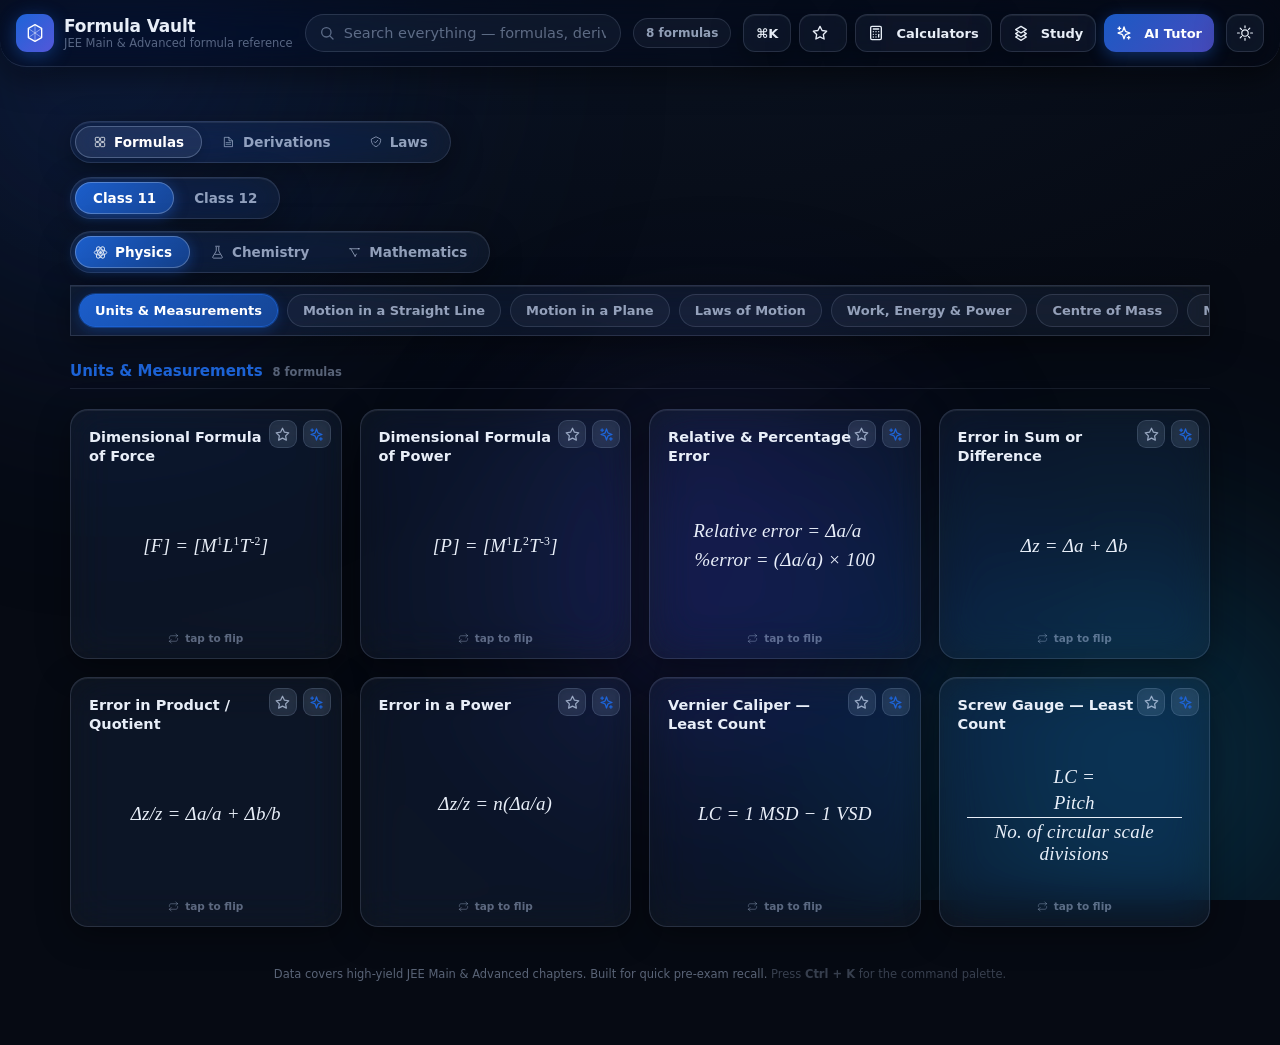
==== commit a78c40a5: "Revert "chore: release 052" This reverts commit ce6f60906b02244fcc83f28fe40460a07950c032." ====
--- a/formula-vault.html
+++ b/formula-vault.html
@@ -3,32 +3,7 @@
 <head>
 <meta charset="UTF-8">
 <meta name="viewport" content="width=device-width, initial-scale=1.0, viewport-fit=cover">
-<meta name="color-scheme" content="dark light">
-<meta name="theme-color" content="#060a13">
 <title>Formula Vault — JEE Formula Reference</title>
-<script>
-(function(){
-  try{
-    var lite=false, nav=navigator, mq=window.matchMedia, cn=nav.connection||nav.mozConnection||nav.webkitConnection;
-    if(mq && mq('(prefers-reduced-motion: reduce)').matches) lite=true;
-    var dm=nav.deviceMemory; if(typeof dm==='number' && dm>0 && dm<=4) lite=true;
-    var hc=nav.hardwareConcurrency; if(typeof hc==='number' && hc>0 && hc<=4) lite=true;
-    if(cn){ if(cn.saveData===true) lite=true; var et=cn.effectiveType; if(et==='slow-2g'||et==='2g'||et==='3g') lite=true; }
-    var pref=null; try{ pref=localStorage.getItem('fvault:perf'); }catch(e){}
-    if(pref==='lite') lite=true; else if(pref==='full') lite=false;
-    var el=document.documentElement;
-    el.classList.add(lite?'perf-lite':'perf-full');
-    window.__FV_LITE=lite;
-    window.__FVsetPerf=function(mode){
-      try{ localStorage.setItem('fvault:perf',mode); }catch(e){}
-      var on=(mode==='lite');
-      el.classList.toggle('perf-lite',on); el.classList.toggle('perf-full',!on);
-      window.__FV_LITE=on;
-      if(window.FV && window.FV.renderAll) window.FV.renderAll();
-    };
-  }catch(e){ document.documentElement.classList.add('perf-full'); }
-})();
-</script>
 <style>
   :root{
     --bg-0:#060a13;
@@ -1259,45 +1234,6 @@
     .study-face .s-eq{ font-size:20px; }
     .study-btns{ margin-top:12px; }
     .study-btns .fv-btn{ padding:9px 12px; }
-  }
-
-  /* ================= low-power performance mode ================= */
-  html.perf-lite{ --glass-fill: rgba(17,26,46,0.93); --glass-fill-strong: rgba(25,35,60,0.97);
-    --input-bg: rgba(17,26,46,0.9); --input-bg-focus: rgba(25,35,60,0.98);
-    --soft-fill: rgba(186,209,255,0.07); --pill-bg: rgba(186,209,255,0.07);
-    --header-bg: rgba(8,13,24,0.97); }
-  html[data-theme="light"].perf-lite{ --glass-fill: rgba(255,255,255,0.94); --glass-fill-strong: rgba(255,255,255,0.98);
-    --input-bg: rgba(255,255,255,0.92); --input-bg-focus: rgba(255,255,255,0.99);
-    --header-bg: rgba(244,249,255,0.97); }
-  html.perf-lite .bg .blob{ display:none !important; }
-  html.perf-lite .bg{ background: radial-gradient(120% 90% at 50% -10%, var(--bg-1) 0%, var(--bg-0) 58%); }
-  html.perf-lite .glass,
-  html.perf-lite .face,
-  html.perf-lite .deriv-card,
-  html.perf-lite .law-card,
-  html.perf-lite header.top,
-  html.perf-lite .card-btn,
-  html.perf-lite .fv-toast,
-  html.perf-lite .fv-ov-panel,
-  html.perf-lite .study-face,
-  html.perf-lite .fv-ov.drawer.threads-open .fv-threads{
-    -webkit-backdrop-filter:none !important; backdrop-filter:none !important;
-  }
-  html.perf-lite .fv-ov-panel{ background: var(--glass-fill-strong); }
-  html.perf-lite .fv-toast{ background: rgba(15,22,40,.97); }
-  html[data-theme="light"].perf-lite .fv-toast{ background: rgba(255,255,255,.98); }
-  html.perf-lite .fv-ov.drawer.threads-open .fv-threads{ background: var(--header-bg); }
-  html.perf-lite .card-outer:hover .card-inner{ transform:none; }
-  html.perf-lite .card-outer.flipped:hover .card-inner{ transform: rotateY(180deg); }
-  html.perf-lite #grid > *{ opacity:1 !important; transform:none !important;
-    transition:none !important; animation:none !important; }
-  html.perf-lite *,
-  html.perf-lite *::before,
-  html.perf-lite *::after{
-    animation-duration:.001ms !important;
-    animation-iteration-count:1 !important;
-    transition-duration:.001ms !important;
-    scroll-behavior:auto !important;
   }
 </style>
 </head>
@@ -5332,13 +5268,6 @@
       });
     });
   });
-
-  /* ---------- O(1) lookup by identity (avoids O(n^2) findIndex in renders) ---------- */
-  function cardKey(c){ return c.cls+'|'+c.subject+'|'+c.chapter+'|'+c.t; }
-  function buildIndex(list){ const m=new Map(); for(let i=0;i<list.length;i++) m.set(cardKey(list[i]), i); return m; }
-  const CIDX = buildIndex(CARDS);
-  const DIDX = buildIndex(DCARDS);
-  const LIDX = buildIndex(LCARDS);
 
   /* ============ typo-tolerant universal search ("AI search") ============ */
   /*
@@ -5442,9 +5371,9 @@
         low: tokens(c.search).map(_mk)
       };
     }
-    function mkQ(tt){ return { w:tt, st:stem(tt), m:maskOf(tt), sm:maskOf(stem(tt)) }; }
-    function scoreCard(qq,c){
+    function scoreCard(qt,c){
       const p=pools(c);
+      const qq = qt.map(function(tt){ return { w:tt, st:stem(tt), m:maskOf(tt), sm:maskOf(stem(tt)) }; });
       let total=0, matched=0, bestAny=0, fuzzy=false;
       for(const qx of qq){
         let best=-1, bf=false, w=0;
@@ -5456,16 +5385,14 @@
         total += best * w;
         matched++; if(bf) fuzzy=true;
       }
-      const nq = qq.length;
       if(!matched) return null;
-      const minCov = nq===1 ? 1 : Math.ceil(nq*0.5);
+      const minCov = qt.length===1 ? 1 : Math.ceil(qt.length*0.5);
       if(matched < minCov || bestAny < 0.7) return null;
-      return { score: total + (matched>=nq?0.15:0), coverage: matched/nq, fuzzy:fuzzy };
+      return { score: total + (matched>=qt.length?0.15:0), coverage: matched/qt.length, fuzzy:fuzzy };
     }
     function run(list, qt){
       const out=[];
-      const qq = qt.map(mkQ);
-      for(const c of list){ const r=scoreCard(qq,c); if(r) out.push({card:c, score:r.score, coverage:r.coverage, fuzzy:r.fuzzy}); }
+      for(const c of list){ const r=scoreCard(qt,c); if(r) out.push({card:c, score:r.score, coverage:r.coverage, fuzzy:r.fuzzy}); }
       out.sort(function(a,b){ return (b.coverage-a.coverage) || (b.score-a.score); });
       return out;
     }
@@ -5478,17 +5405,7 @@
       return { formulas:formulas, derivations:derivations, laws:laws,
                fuzzy: formulas.some(m=>m.fuzzy)||derivations.some(m=>m.fuzzy)||laws.some(m=>m.fuzzy), tokens:qt };
     }
-    /* pre-tokenise every card during idle time so the first real search is instant */
-    function warm(){
-      const all=CARDS.concat(DCARDS,LCARDS); let i=0;
-      const idle = window.requestIdleCallback || function(f){ setTimeout(f,1); };
-      (function step(){
-        const end=Math.min(i+150, all.length);
-        for(; i<end; i++){ try{ pools(all[i]); }catch(e){} }
-        if(i<all.length) idle(step);
-      })();
-    }
-    return { search:search, tokens:tokens, STOP:STOP, warm:warm };
+    return { search:search, tokens:tokens, STOP:STOP };
   })();
 
   /* ---------- state ---------- */
@@ -5589,13 +5506,12 @@
       ? '<div class="case-box" style="--accent-c:'+accent+'"><span class="case-label">Special cases</span><ul>' + c.cases.map(x=>'<li>'+x+'</li>').join('') + '</ul></div>'
       : '';
     const tipHTML = c.tip ? '<div class="tip-box"><b>Tip — </b>'+c.tip+'</div>' : '';
-    const isFav = !!(window.__fvIsFav && window.__fvIsFav(c));
     return (
       '<div class="card-outer" data-idx="'+idx+'" tabindex="0" role="button" aria-label="'+c.t+', tap to flip">'+
         '<div class="card-inner">'+
           '<div class="face face-front" style="--accent-c:'+accent+'">'+
             '<div class="card-actions">'+
-              '<button class="card-btn fv-fav'+(isFav?' active':'')+'" data-fav="'+idx+'" title="Bookmark" aria-label="Bookmark formula">'+(isFav?window.__I.starFilled:window.__I.star)+'</button>'+
+              '<button class="card-btn fv-fav'+(window.__fvIsFav&&window.__fvIsFav(c)?' active':'')+'" data-fav="'+idx+'" title="Bookmark" aria-label="Bookmark formula">'+(window.__fvIsFav&&window.__fvIsFav(c)?window.__I.starFilled:window.__I.star)+'</button>'+
               '<button class="card-btn fv-explain" data-explain="'+idx+'" title="Explain with AI" aria-label="Explain with AI">'+window.__I.sparkles+'</button>'+
             '</div>'+
             tag +
@@ -5699,8 +5615,7 @@
       chaptersData.forEach(ch=>{
         html += '<div class="chapter-heading"><h2>'+ch.chapter+'</h2><span>'+ch.formulas.length+' formulas</span></div>';
         ch.formulas.forEach(f=>{
-          const idx = CIDX.get(ch.cls+'|'+ch.subject+'|'+ch.chapter+'|'+f.t);
-          if(idx===undefined) return;
+          const idx = CARDS.findIndex(c=>c.cls===ch.cls && c.subject===ch.subject && c.chapter===ch.chapter && c.t===f.t);
           html += cardHTML(CARDS[idx], idx, false);
           count++;
         });
@@ -5758,15 +5673,15 @@
       }
       if(cf.list.length){
         html += '<div class="chapter-heading"><h2>Formulas</h2><span>'+(cf.total>cf.list.length ? cf.list.length+' of '+cf.total+' · top matches' : cf.total+' found')+'</span></div>';
-        cf.list.forEach((m)=>{ html += cardHTML(m.card, CIDX.get(cardKey(m.card)), true, hl); });
+        cf.list.forEach((m)=>{ html += cardHTML(m.card, CARDS.indexOf(m.card), true, hl); });
       }
       if(cd.list.length){
         html += '<div class="chapter-heading"><h2>Derivations</h2><span>'+(cd.total>cd.list.length ? cd.list.length+' of '+cd.total+' · top matches' : cd.total+' found')+'</span></div>';
-        cd.list.forEach((m)=>{ html += derivCardHTML(m.card, DIDX.get(cardKey(m.card)), hl); });
+        cd.list.forEach((m)=>{ html += derivCardHTML(m.card, DCARDS.indexOf(m.card), hl); });
       }
       if(cl.list.length){
         html += '<div class="chapter-heading"><h2>Laws</h2><span>'+(cl.total>cl.list.length ? cl.list.length+' of '+cl.total+' · top matches' : cl.total+' found')+'</span></div>';
-        cl.list.forEach((m)=>{ html += lawCardHTML(m.card, LIDX.get(cardKey(m.card)), hl); });
+        cl.list.forEach((m)=>{ html += lawCardHTML(m.card, LCARDS.indexOf(m.card), hl); });
       }
     }
     controlsWrap.style.opacity = '0.4';
@@ -5787,8 +5702,7 @@
       chaptersData.forEach(ch=>{
         html += '<div class="chapter-heading"><h2>'+ch.chapter+'</h2><span>'+ch.laws.length+' law'+(ch.laws.length===1?'':'s')+'</span></div>';
         ch.laws.forEach(l=>{
-          const idx = LIDX.get(ch.cls+'|'+ch.subject+'|'+ch.chapter+'|'+l.t);
-          if(idx===undefined) return;
+          const idx = LCARDS.findIndex(c=>c.cls===ch.cls && c.subject===ch.subject && c.chapter===ch.chapter && c.t===l.t);
           html += lawCardHTML(LCARDS[idx], idx);
           count++;
         });
@@ -5812,8 +5726,7 @@
       chaptersData.forEach(ch=>{
         html += '<div class="chapter-heading"><h2>'+ch.chapter+'</h2><span>'+ch.derivations.length+' derivation'+(ch.derivations.length===1?'':'s')+'</span></div>';
         ch.derivations.forEach(d=>{
-          const idx = DIDX.get(ch.cls+'|'+ch.subject+'|'+ch.chapter+'|'+d.t);
-          if(idx===undefined) return;
+          const idx = DCARDS.findIndex(c=>c.cls===ch.cls && c.subject===ch.subject && c.chapter===ch.chapter && c.t===d.t);
           html += derivCardHTML(DCARDS[idx], idx);
           count++;
         });
@@ -5934,7 +5847,7 @@
       renderCards();
       return;
     }
-    _searchTimer = setTimeout(renderCards, window.__FV_LITE ? 250 : 140);
+    _searchTimer = setTimeout(renderCards, 140);
   });
   clearBtn.addEventListener('click', ()=>{
     searchInput.value = '';
@@ -5955,7 +5868,6 @@
   renderHooks.push(restoreOpenItem);
   renderAll();
   scrollToItem();
-  SEARCH.warm();
 })();
 </script>
 <script>
@@ -6011,7 +5923,6 @@
 /* ============ scroll reveal ============ */
 const io = ('IntersectionObserver' in window) ? new IntersectionObserver(function(es){ es.forEach(en=>{ if(en.isIntersecting){ en.target.classList.add('fv-in'); io.unobserve(en.target); } }); }, {rootMargin:'0px 0px -6% 0px', threshold:0.05}) : null;
 function reveal(){
-  if(window.__FV_LITE){ $$('#grid > *').forEach(function(el){ el.classList.add('fv-reveal','fv-in'); }); return; }
   $$('#grid > *').forEach(function(el,i){
     if(!el.classList.contains('fv-reveal')){ el.classList.add('fv-reveal'); if(io){ el.style.transitionDelay=Math.min((i%12)*40,420)+'ms'; io.observe(el); } else el.classList.add('fv-in'); }
   });
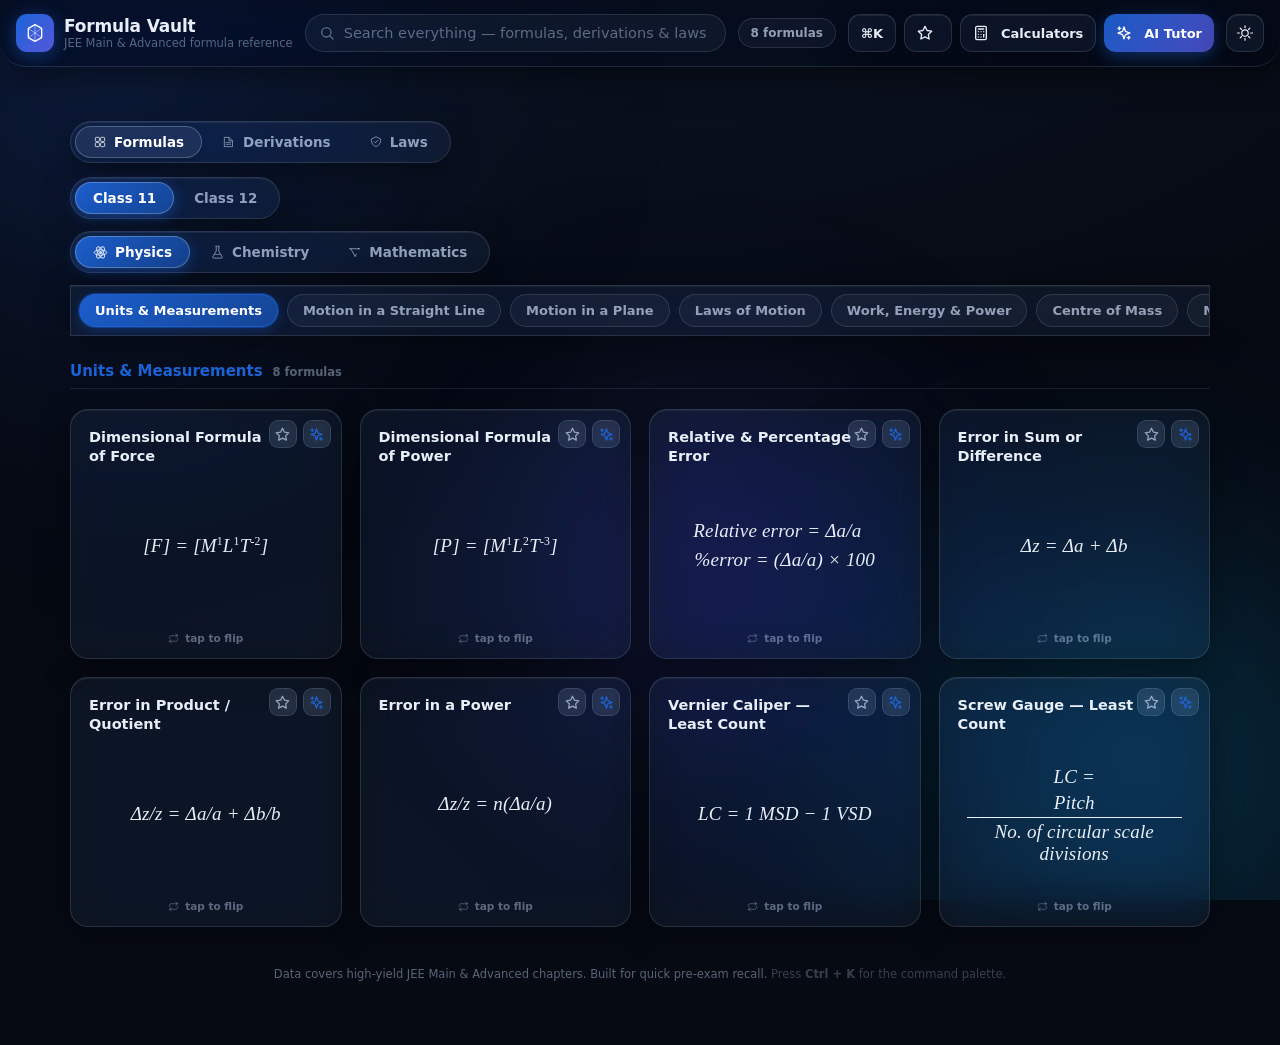
==== commit 25b7ecb4: "Remove study mode" ====
--- a/formula-vault.html
+++ b/formula-vault.html
@@ -1025,28 +1025,6 @@
     @page{ margin:12mm; }
   }
 
-  /* study mode */
-  .fv-ov.study{ padding:0; }
-  .fv-ov.study .fv-ov-panel{ max-width:none; width:100%; height:100%; max-height:none; border-radius:0; background:transparent; border:none; box-shadow:none; display:flex; flex-direction:column; align-items:center; justify-content:center; padding:18px; }
-  .study-top{ position:absolute; top:18px; left:0; right:0; display:flex; align-items:center; justify-content:center; gap:14px; padding:0 18px; }
-  .study-progress{ flex:1; max-width:420px; height:6px; border-radius:99px; background:var(--soft-fill); overflow:hidden; border:1px solid var(--soft-border); }
-  .study-progress i{ display:block; height:100%; background:linear-gradient(90deg,var(--acc),var(--indigo)); transition:width .4s var(--ease); border-radius:99px; }
-  .study-card{ width:min(620px, 92vw); height:min(380px, 56vh); perspective:1600px; cursor:pointer; }
-  .study-inner{ position:relative; width:100%; height:100%; transform-style:preserve-3d; transition:transform .6s var(--ease); }
-  .study-card.flipped .study-inner{ transform:rotateY(180deg); }
-  .study-face{ position:absolute; inset:0; backface-visibility:hidden; -webkit-backface-visibility:hidden; border-radius:24px; border:1px solid var(--glass-border-strong); background:var(--glass-fill); backdrop-filter:blur(24px) saturate(180%); box-shadow:0 24px 70px rgba(0,0,0,.45); display:flex; flex-direction:column; align-items:center; justify-content:center; text-align:center; padding:30px; gap:14px; }
-  .study-face.back{ transform:rotateY(180deg); overflow-y:auto; justify-content:flex-start; padding-top:26px; }
-  .study-face .s-tag{ font-size:11px; font-weight:800; letter-spacing:.06em; text-transform:uppercase; color:var(--acc); }
-  .study-face .s-title{ font-size:19px; font-weight:800; line-height:1.3; }
-  .study-face .s-eq{ font-size:26px; font-family:"New York", ui-serif, Georgia, serif; font-style:italic; line-height:1.5; }
-  .study-face .s-body{ font-size:13px; color:var(--text-mid); text-align:left; line-height:1.6; width:100%; }
-  .study-btns{ display:flex; gap:12px; margin-top:22px; }
-  .study-btns .fv-btn{ min-width:130px; padding:12px 20px; }
-  .study-btns .again{ border-color:rgba(255,93,108,.5); color:var(--bad); }
-  .study-btns .got{ background:linear-gradient(135deg, rgba(47,191,113,.9), rgba(47,191,113,.7)); color:#fff; border:none; }
-  .study-btns .k{ opacity:.55; font-size:10px; border:1px solid currentColor; border-radius:5px; padding:1px 5px; margin-left:4px; }
-  .study-hintkeys{ margin-top:14px; font-size:11px; color:var(--text-low); }
-
   /* calculators */
   .fv-ov.calc-modal .fv-ov-panel{ max-width:720px; }
   .calc-mode-tabs{ display:flex; gap:6px; overflow-x:auto; padding:0 18px 12px; scrollbar-width:none; }
@@ -1173,7 +1151,7 @@
 
   @media (max-width: 640px){
     .fv-ov{ padding: calc(10px + env(safe-area-inset-top)) calc(10px + env(safe-area-inset-right)) calc(10px + env(safe-area-inset-bottom)) calc(10px + env(safe-area-inset-left)); }
-    .fv-ov.drawer, .fv-ov.study{ padding:0; }
+    .fv-ov.drawer{ padding:0; }
     .head-actions{ gap:5px; }
     .head-actions .hbtn{ height:38px; min-width:36px; padding:0 8px; }
     .head-actions .hbtn:not(.ai){ font-size:12px; }
@@ -1196,15 +1174,6 @@
     .sh-groups{ grid-template-columns:repeat(auto-fill,minmax(150px,1fr)); }
     .sh-scroll{ max-height:44vh; }
     .sheet{ columns:1; }
-
-    .study-top{ top: calc(16px + env(safe-area-inset-top)); }
-    .fv-ov.study .fv-ov-panel{ padding-top: calc(16px + env(safe-area-inset-top)); padding-bottom: calc(16px + env(safe-area-inset-bottom)); }
-    .study-card{ width:94vw; height:min(460px, 60vh); }
-    .study-face{ padding:22px; border-radius:20px; }
-    .study-face .s-eq{ font-size:23px; }
-    .study-face .s-title{ font-size:17px; }
-    .study-btns{ width:100%; max-width:420px; margin-top:18px; }
-    .study-btns .fv-btn{ flex:1; min-width:0; padding:11px 12px; }
 
     .fav-row{ padding:10px; }
 
@@ -1222,18 +1191,6 @@
       -webkit-backdrop-filter:blur(24px) saturate(180%); backdrop-filter:blur(24px) saturate(180%);
     }
     html[data-theme="light"] .fv-ov.drawer.threads-open .fv-threads{ background:rgba(242,248,255,0.98); }
-  }
-
-  @media (max-width: 400px){
-    .study-face .s-eq{ font-size:21px; }
-  }
-
-  @media (max-height: 520px) and (orientation: landscape){
-    .study-card{ width:min(560px, 90vw); height:72vh; }
-    .study-face{ padding:18px; }
-    .study-face .s-eq{ font-size:20px; }
-    .study-btns{ margin-top:12px; }
-    .study-btns .fv-btn{ padding:9px 12px; }
   }
 </style>
 </head>
@@ -1266,7 +1223,6 @@
       <button class="hbtn glass" id="fvBtnPalette" title="Command palette — Ctrl+K">⌘K</button>
       <button class="hbtn glass" id="fvBtnFavs" title="Bookmarked formulas"><svg viewBox="0 0 24 24" width="16" height="16" fill="none" stroke="currentColor" stroke-width="2" stroke-linejoin="round"><polygon points="12 2 15.09 8.26 22 9.27 17 14.14 18.18 21.02 12 17.77 5.82 21.02 7 14.14 2 9.27 8.91 8.26 12 2"/></svg><span class="hbadge" id="fvFavCount"></span></button>
       <button class="hbtn glass" data-open="calc" title="Open calculators"><svg viewBox="0 0 24 24" width="16" height="16" fill="none" stroke="currentColor" stroke-width="2" stroke-linecap="round" stroke-linejoin="round"><rect width="16" height="20" x="4" y="2" rx="2"/><line x1="8" x2="16" y1="6" y2="6"/><line x1="16" x2="16" y1="14" y2="18"/><path d="M16 10h.01"/><path d="M12 10h.01"/><path d="M8 10h.01"/><path d="M12 14h.01"/><path d="M8 14h.01"/><path d="M12 18h.01"/><path d="M8 18h.01"/></svg><span class="lbl">Calculators</span></button>
-      <button class="hbtn glass" data-open="study" title="Open study mode"><svg viewBox="0 0 24 24" width="16" height="16" fill="none" stroke="currentColor" stroke-width="2" stroke-linecap="round" stroke-linejoin="round"><path d="M12 2 4 7l8 5 8-5-8-5Z"/><path d="m17 11 3 2-8 5-8-5 3-2"/><path d="m17 16 3 2-8 5-8-5 3-2"/></svg><span class="lbl">Study</span></button>
       <button class="hbtn glass ai" id="fvBtnTutor" title="Open AI Tutor"><svg viewBox="0 0 24 24" width="16" height="16" fill="none" stroke="currentColor" stroke-width="2" stroke-linecap="round" stroke-linejoin="round"><path d="M12 3l1.9 5.6a2 2 0 0 0 1.3 1.3L20.8 12l-5.6 1.9a2 2 0 0 0-1.3 1.3L12 20.8l-1.9-5.6a2 2 0 0 0-1.3-1.3L3.2 12l5.6-1.9a2 2 0 0 0 1.3-1.3z"/><path d="M5 3v4"/><path d="M19 17v4"/><path d="M3 5h4"/><path d="M17 19h4"/></svg><span class="lbl">AI Tutor</span></button>
     </div>
     <button class="theme-toggle glass" id="themeToggle" aria-label="Toggle light and dark mode">
@@ -5888,20 +5844,18 @@
 };
 let favs = store.get('favs', []); if(!Array.isArray(favs)) favs=[];
 let sheets = store.get('sheets', 0); if(!Number.isFinite(sheets)||sheets<0) sheets=0;
-let study = store.get('study', {}); if(!study||typeof study!=='object'||Array.isArray(study)) study={};
 let settings = store.get('settings', {provider:'auto'});
 if(!settings||typeof settings!=='object'||Array.isArray(settings)) settings={provider:'auto'};
 if(typeof settings.provider!=='string'||['auto','groq','google','openrouter'].indexOf(settings.provider)===-1) settings.provider='auto';
 if(!settings.aiKeys||typeof settings.aiKeys!=='object') settings.aiKeys={};
 ['groq','google','openrouter'].forEach(function(p){ settings.aiKeys[p]=typeof settings.aiKeys[p]==='string'?settings.aiKeys[p]:''; });
 function key(c){ return c.cls+'|'+c.subject+'|'+c.chapter+'|'+c.t; }
-function saveAll(){ store.set('favs',favs); store.set('sheets',sheets); store.set('study',study); store.set('settings',settings); }
+function saveAll(){ store.set('favs',favs); store.set('sheets',sheets); store.set('settings',settings); }
 window.__fvIsFav = function(c){ return favs.indexOf(key(c))!==-1; };
 
 /* ============ helpers ============ */
 function escHtml(s){ return String(s).replace(/&/g,'&amp;').replace(/</g,'&lt;').replace(/>/g,'&gt;').replace(/"/g,'&quot;'); }
 function stripHtml(s){ const d=document.createElement('div'); d.innerHTML=s||''; return (d.textContent||'').replace(/\s+/g,' ').trim(); }
-function shuffle(a){ for(let i=a.length-1;i>0;i--){ const j=Math.floor(Math.random()*(i+1)); const t=a[i]; a[i]=a[j]; a[j]=t; } return a; }
 
 function toast(msg, ms){
   const host=$('#fvToasts'); if(!host) return;
@@ -6457,60 +6411,7 @@
     });
   }
 
-  /* ============ Study mode (flashcards) ============ */
-  function openStudy(){
-  let queue;
-  const favCards=favs.map(k=>CARDS.find(c=>key(c)===k)).filter(Boolean);
-  if(favCards.length>=5) queue=shuffle(favCards.slice());
-  else{ queue=CARDS.filter(c=>c.subject===state.subject&&c.chapter===state.chapter); if(queue.length<5) queue=CARDS.slice(); queue=shuffle(queue.slice()); }
-  queue=queue.slice(0,15);
-  const ST={q:queue,i:0,got:0,again:0,handler:null};
-  const w=openOverlay('<div class="study-top"><button class="fv-icon-btn" id="stEnd" title="End session">×</button><div class="study-progress"><i id="stProg" style="width:0%"></i></div><span class="ctx-pill" id="stCnt"></span></div>'+
-    '<div class="study-card" id="stCard"><div class="study-inner" id="stInner"></div></div>'+
-    '<div class="study-btns"><button class="fv-btn again" id="stAgain">Again<span class="k">1</span></button><button class="fv-btn got" id="stGot">Got it<span class="k">2</span></button></div>'+
-    '<div class="study-hintkeys">Click card or press Space to flip · 1 = again · 2 = got it</div>','study');
-  function show(){
-    const c=ST.q[ST.i];
-    w.querySelector('#stInner').innerHTML=
-      '<div class="study-face front"><div class="s-tag">'+SUBJ[c.subject]+' · '+escHtml(c.chapter)+'</div><div class="s-title">'+escHtml(c.t)+'</div><div class="s-eq">'+c.eq+'</div><div class="study-hintkeys">tap to reveal details</div></div>'+
-      '<div class="study-face back"><div class="s-tag">Details</div><div class="s-title" style="font-size:15px">'+escHtml(c.t)+'</div>'+
-        (c.sym&&c.sym.length?'<div class="s-body"><b>Symbols</b><br>'+c.sym.map(s=>'• <i>'+escHtml(s[0])+'</i> — '+escHtml(s[1])).join('<br>')+'</div>':'')+
-        (c.cases&&c.cases.length?'<div class="s-body"><b>Special cases</b><br>'+c.cases.map(x=>'• '+escHtml(FV.strip(x))).join('<br>')+'</div>':'')+
-        (c.tip?'<div class="s-body" style="border-left:2px solid var(--amber);padding-left:10px"><b style="color:var(--amber)">Tip</b> — '+escHtml(c.tip)+'</div>':'')+
-      '</div>';
-    w.querySelector('#stCnt').textContent=(ST.i+1)+' / '+ST.q.length;
-    w.querySelector('#stProg').style.width=(ST.i/ST.q.length*100)+'%';
-    w.querySelector('#stCard').classList.remove('flipped');
-  }
-  function flip(){ w.querySelector('#stCard').classList.toggle('flipped'); }
-  function rate(got){
-    const c=ST.q[ST.i]; const k=key(c); const rec=study[k]||(study[k]={seen:0,known:0});
-    rec.seen++; if(got) rec.known++; else rec.known=Math.max(0,rec.known-1);
-    if(got) ST.got++; else ST.again++; store.set('study',study);
-    if(ST.i+1>=ST.q.length){ summary(); closeOverlay(w); }
-    else{ ST.i++; show(); }
-  }
-  function summary(){
-    const total=ST.got+ST.again; if(!total) return;
-    const pct=Math.round(100*ST.got/total);
-    toast('Session: '+ST.got+' correct, '+ST.again+' again ('+pct+'%)');
-    if(pct>=80) confetti(80);
-  }
-  w.querySelector('#stCard').onclick=flip;
-  w.querySelector('#stAgain').onclick=()=>rate(false);
-  w.querySelector('#stGot').onclick=()=>rate(true);
-  w.querySelector('#stEnd').onclick=()=>{ summary(); closeOverlay(w); };
-  ST.handler=function(e){
-    if(overlayStack.indexOf(w)===-1){ document.removeEventListener('keydown',ST.handler); return; }
-    if(e.code==='Space'){ e.preventDefault(); flip(); }
-    else if(e.key==='1') rate(false);
-    else if(e.key==='2') rate(true);
-  };
-  document.addEventListener('keydown',ST.handler);
-  show();
-}
-
-/* ============ Smart calculators ============ */
+  /* ============ Smart calculators ============ */
 function fmtN(x,d){
   if(typeof x!=='number'||!isFinite(x)) return '—';
   d=(d==null?4:d);
@@ -7263,20 +7164,20 @@
 }
 
 function exportData(){
-  const blob=new Blob([JSON.stringify({favs:favs,sheets:sheets,study:study,settings:settings,v:2},null,2)],{type:'application/json'});
+  const blob=new Blob([JSON.stringify({favs:favs,sheets:sheets,settings:settings,v:2},null,2)],{type:'application/json'});
   const a=document.createElement('a'); a.href=URL.createObjectURL(blob); a.download='formula-vault-data.json'; a.click();
   toast('Data exported');
 }
 function importData(){
   const inp=document.createElement('input'); inp.type='file'; inp.accept='.json';
   inp.onchange=function(){ const f=inp.files[0]; if(!f) return; const r=new FileReader();
-    r.onload=function(){ try{ const d=JSON.parse(r.result); if(d.favs)favs=d.favs; if(d.sheets)sheets=d.sheets; if(d.study)study=d.study; if(d.settings)settings=Object.assign({},settings,d.settings); saveAll(); updateFavBadge(); FV.renderAll(); toast('Data imported'); }catch(e){ toast('Invalid file'); } };
+    r.onload=function(){ try{ const d=JSON.parse(r.result); if(d.favs)favs=d.favs; if(d.sheets)sheets=d.sheets; if(d.settings)settings=Object.assign({},settings,d.settings); saveAll(); updateFavBadge(); FV.renderAll(); toast('Data imported'); }catch(e){ toast('Invalid file'); } };
     r.readAsText(f); };
   inp.click();
 }
 function resetAll(){
-  if(!confirm('Reset all bookmarks, study and revision-sheet progress?')) return;
-  favs=[]; sheets=0; study={};
+  if(!confirm('Reset all bookmarks and revision-sheet progress?')) return;
+  favs=[]; sheets=0;
   saveAll(); updateFavBadge(); FV.renderAll(); toast('Progress reset');
 }
 
@@ -7314,7 +7215,6 @@
   const its=[
     {t:'Open AI Tutor',run:openTutor,k:'AI'},
     {t:'Build a revision sheet (print / PDF)',run:openSheet},
-    {t:'Study mode — flashcards',run:openStudy},
     {t:'Smart calculators',run:openCalc},
     {t:'My bookmarks',run:openFavs},
     {t:'Surprise me — random formula + AI explanation',run:function(){ const c=CARDS[Math.floor(Math.random()*CARDS.length)]; jumpToCard(c); setTimeout(()=>openExplain(c),600); }},
@@ -7362,7 +7262,7 @@
 document.getElementById('fvBtnTutor').onclick=openTutor;
 document.getElementById('fvBtnFavs').onclick=openFavs;
 document.getElementById('fvBtnPalette').onclick=openPalette;
-$$('[data-open]').forEach(function(b){ b.addEventListener('click',function(){ const fn={tutor:openTutor,sheet:openSheet,study:openStudy,calc:openCalc}[b.dataset.open]; if(fn) fn(); }); });
+$$('[data-open]').forEach(function(b){ b.addEventListener('click',function(){ const fn={tutor:openTutor,sheet:openSheet,calc:openCalc}[b.dataset.open]; if(fn) fn(); }); });
 document.addEventListener('keydown', function(e){
   if((e.ctrlKey||e.metaKey)&&String(e.key).toLowerCase()==='k'){ e.preventDefault(); openPalette(); }
   else if(e.key==='/'&&overlayStack.length===0&&!/input|textarea|select/i.test(e.target.tagName||'')){ e.preventDefault(); openPalette(); }
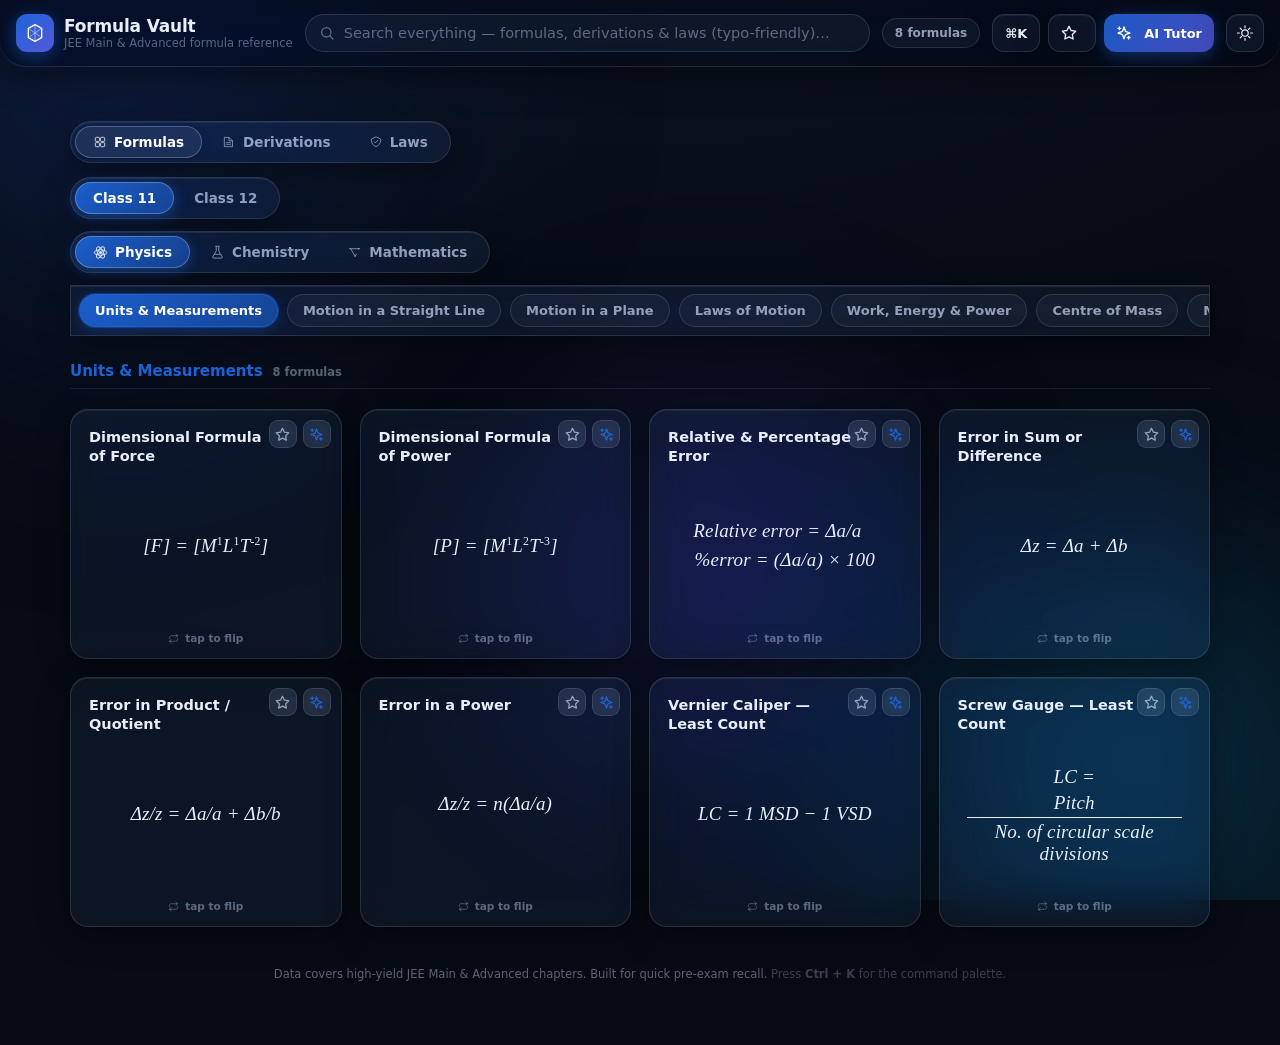
==== commit 9355fc28: "Remove calculators" ====
--- a/formula-vault.html
+++ b/formula-vault.html
@@ -790,7 +790,7 @@
   /* ---------- mobile / touch ---------- */
   body{ -webkit-tap-highlight-color: transparent; -webkit-text-size-adjust: 100%; text-size-adjust: 100%; overscroll-behavior-x: none; }
   button, input, textarea, select, a, [role="button"]{ -webkit-tap-highlight-color: transparent; }
-  button, [role="button"], .chip, .seg button, .calc-tab, .card-outer{ touch-action: manipulation; }
+  button, [role="button"], .chip, .seg button, .card-outer{ touch-action: manipulation; }
   @supports (height: 100dvh){
     body{ min-height: 100dvh; }
   }
@@ -960,7 +960,6 @@
   .fv-txtbtn:hover{ color:var(--text-hi); border-color:rgba(var(--acc-rgb),.5); }
   .fv-txtbtn svg{ vertical-align:-3px; margin-right:5px; }
   .hbtn svg, .fv-btn svg{ vertical-align:-3px; margin-right:6px; }
-  .calc-tab svg{ width:14px; height:14px; vertical-align:-2px; margin-right:5px; }
   .fv-modal-head h3 svg{ width:17px; height:17px; vertical-align:-3px; margin-right:7px; }
   .card-btn svg{ width:15px; height:15px; }
   .fv-drawer-body{ display:flex; flex:1; min-height:0; }
@@ -1025,91 +1024,10 @@
     @page{ margin:12mm; }
   }
 
-  /* calculators */
-  .fv-ov.calc-modal .fv-ov-panel{ max-width:720px; }
-  .calc-mode-tabs{ display:flex; gap:6px; overflow-x:auto; padding:0 18px 12px; scrollbar-width:none; }
-  .calc-mode-tabs::-webkit-scrollbar{ display:none; }
-  .calc-mode-tab{ flex-shrink:0; font-family:inherit; font-size:12.5px; font-weight:700; padding:9px 15px; border-radius:999px; border:1px solid var(--glass-border); background:var(--soft-fill); color:var(--text-mid); cursor:pointer; transition:all .25s var(--ease); white-space:nowrap; }
-  .calc-mode-tab:hover{ color:var(--text-hi); border-color:var(--glass-border-strong); }
-  .calc-mode-tab.active{ color:#fff; background:linear-gradient(135deg, rgba(var(--acc-rgb),0.92), rgba(var(--indigo-rgb),0.8)); border-color:transparent; box-shadow:0 3px 12px rgba(var(--acc-rgb),0.4); }
-  .calc-view{ display:none; }
-  .calc-view.active{ display:block; }
-  .calc-tabs{ display:flex; gap:6px; flex-wrap:wrap; margin:0 0 12px; }
-  .calc-tab{ font-family:inherit; font-size:12px; font-weight:700; padding:8px 13px; border-radius:999px; border:1px solid var(--glass-border); background:var(--soft-fill); color:var(--text-mid); cursor:pointer; transition:all .25s var(--ease); display:inline-flex; align-items:center; }
-  .calc-tab.active{ color:#fff; background:linear-gradient(135deg, rgba(var(--acc-rgb),0.92), rgba(var(--acc-rgb),0.6)); border-color:transparent; }
-  .calc-grid{ display:grid; grid-template-columns:1fr 1fr; gap:12px; }
-  .calc-field label{ display:block; font-size:11px; font-weight:700; color:var(--text-low); text-transform:uppercase; letter-spacing:.04em; margin-bottom:5px; }
-  .calc-field input{ width:100%; padding:10px 12px; border-radius:11px; border:1px solid var(--glass-border); background:var(--input-bg); color:var(--text-hi); font-family:inherit; font-size:14px; outline:none; }
-  .calc-field input:focus{ border-color:rgba(var(--acc-rgb),.6); box-shadow:0 0 0 3px rgba(var(--acc-rgb),.14); }
-  .calc-fml{ grid-column:1/-1; font-family:"New York", ui-serif, Georgia, serif; font-style:italic; font-size:15px; color:var(--text-hi); background:rgba(var(--acc-rgb),0.08); border:1px solid rgba(var(--acc-rgb),0.22); border-radius:14px; padding:11px 15px; line-height:1.6; overflow-wrap:anywhere; }
-  .calc-out{ grid-column:1/-1; border-radius:14px; border:1px solid rgba(var(--acc-rgb),.3); background:linear-gradient(135deg, rgba(var(--acc-rgb),0.12), rgba(var(--acc-rgb),0.04)); padding:13px 16px; font-size:14px; line-height:1.7; overflow-wrap:anywhere; word-break:break-word; }
-  .calc-out:empty{ display:none; }
-  .calc-out b{ color:var(--acc); }
-
-  /* keypad calculators */
-  .cal-display{ border:1px solid var(--glass-border); background:var(--input-bg); border-radius:14px; padding:12px 16px; margin-bottom:12px; min-height:76px; display:flex; flex-direction:column; justify-content:center; align-items:flex-end; gap:4px; }
-  .cal-expr{ font-size:24px; font-weight:700; color:var(--text-hi); font-family:ui-monospace,SFMono-Regular,Consolas,monospace; text-align:right; width:100%; overflow-wrap:anywhere; line-height:1.25; }
-  .cal-result{ font-size:13px; color:var(--acc); font-weight:700; text-align:right; width:100%; min-height:16px; overflow-wrap:anywhere; }
-  .cal-pad{ display:grid; gap:8px; }
-  .cal-pad.pad-4{ grid-template-columns:repeat(4,1fr); }
-  .cal-pad.pad-5{ grid-template-columns:repeat(5,1fr); gap:6px; }
-  .cal-k{ font-family:inherit; font-size:18px; font-weight:700; color:var(--text-hi); background:var(--soft-fill); border:1px solid var(--glass-border); border-radius:12px; height:50px; cursor:pointer; transition:all .18s var(--ease); display:flex; align-items:center; justify-content:center; padding:0; }
-  .cal-pad.pad-5 .cal-k{ font-size:15px; height:44px; }
-  .cal-k:hover{ border-color:var(--glass-border-strong); background:var(--soft-fill-hover); }
-  .cal-k:active{ transform:scale(0.96); }
-  .cal-k[data-sp="2"]{ grid-column:span 2; }
-  .cal-k[data-k="eq"]{ background:linear-gradient(135deg, rgba(var(--acc-rgb),0.95), rgba(var(--indigo-rgb),0.9)); color:#fff; border:none; box-shadow:0 4px 14px rgba(var(--acc-rgb),0.38); }
-  .cal-k[data-k="clear"], .cal-k[data-k="back"]{ color:var(--bad); }
-  .cal-k[data-k="op"]{ color:var(--acc); }
-  .cal-ctrl{ display:flex; gap:8px; margin-bottom:12px; }
-  .cal-ctrl select{ flex:1; min-width:0; font-family:inherit; font-size:13px; font-weight:600; color:var(--text-hi); background:var(--soft-fill); border:1px solid var(--glass-border); border-radius:11px; padding:9px 11px; outline:none; cursor:pointer; }
-  .cal-ctrl select option{ color:#111; }
-  .cal-ctrl-b{ font-family:inherit; font-size:12.5px; font-weight:800; color:var(--text-hi); background:var(--soft-fill); border:1px solid var(--glass-border); border-radius:11px; padding:9px 14px; cursor:pointer; letter-spacing:.03em; }
-  .cal-ctrl-b:hover{ border-color:var(--glass-border-strong); }
-
-  /* graphing */
-  .graph-ctrl{ display:flex; align-items:center; gap:8px; margin-bottom:10px; flex-wrap:wrap; }
-  .graph-y{ font-family:"New York", ui-serif, Georgia, serif; font-style:italic; font-size:17px; color:var(--text-hi); }
-  #graphExpr{ flex:1; min-width:140px; font-family:ui-monospace,SFMono-Regular,Consolas,monospace; font-size:14px; color:var(--text-hi); background:var(--input-bg); border:1px solid var(--glass-border); border-radius:11px; padding:10px 12px; outline:none; }
-  #graphExpr:focus{ border-color:rgba(var(--acc-rgb),.6); box-shadow:0 0 0 3px rgba(var(--acc-rgb),.14); }
-  .graph-b{ font-family:inherit; font-size:14px; font-weight:800; color:var(--text-hi); background:var(--soft-fill); border:1px solid var(--glass-border); border-radius:10px; min-width:38px; height:38px; padding:0 12px; cursor:pointer; }
-  .graph-b:hover{ border-color:var(--glass-border-strong); }
-  .graph-wrap{ position:relative; border:1px solid var(--glass-border); border-radius:14px; overflow:hidden; }
-  #graphCanvas{ display:block; width:100%; height:46vh; min-height:240px; touch-action:none; cursor:crosshair; }
-  .graph-hint{ font-size:11px; color:var(--text-low); text-align:center; margin-top:8px; font-weight:600; }
-  /* enhanced scientific + split + multi-graph */
-  .cal-pad.pad-6{ grid-template-columns:repeat(6,1fr); gap:5px; }
-  .cal-pad.pad-6 .cal-k{ font-size:14px; height:40px; }
-  .cal-pad.pad-6 .cal-k[data-sp="2"]{ grid-column:span 2; }
-  .cal-ctrl-b.on{ color:#fff; background:linear-gradient(135deg, rgba(var(--acc-rgb),0.95), rgba(var(--indigo-rgb),0.9)); border-color:transparent; box-shadow:0 3px 12px rgba(var(--acc-rgb),0.4); }
-
-  .calc-cats{ display:flex; gap:6px; flex-wrap:wrap; margin:0 0 10px; }
-  .calc-cat-chip{ font-family:inherit; font-size:11.5px; font-weight:700; padding:6px 13px; border-radius:999px; border:1px solid var(--glass-border); background:var(--soft-fill); color:var(--text-mid); cursor:pointer; transition:all .25s var(--ease); }
-  .calc-cat-chip:hover{ color:var(--text-hi); border-color:var(--glass-border-strong); }
-  .calc-cat-chip.active{ color:#fff; background:linear-gradient(135deg, rgba(var(--acc-rgb),0.92), rgba(var(--indigo-rgb),0.8)); border-color:transparent; box-shadow:0 3px 12px rgba(var(--acc-rgb),0.4); }
-  .calc-tab-head{ width:100%; font-size:10px; font-weight:800; letter-spacing:.08em; text-transform:uppercase; color:var(--text-low); margin:10px 2px 2px; }
-
-  .calc-split{ display:grid; grid-template-columns:minmax(300px,360px) 1fr; gap:14px; align-items:start; }
-  .sciplot-plot{ width:100%; margin-top:10px; }
-  @media (max-width:860px){ .calc-split{ grid-template-columns:1fr; } }
-  .fv-ov.calc-modal .fv-ov-panel.sciplot-wide{ max-width:980px; }
-
-  .g-toolbar{ display:flex; align-items:flex-start; gap:8px; margin-bottom:8px; flex-wrap:wrap; }
-  .g-list{ display:flex; flex-direction:column; gap:6px; flex:1 1 100%; min-width:200px; }
-  .g-row{ display:flex; align-items:center; gap:8px; }
-  .g-dot{ width:15px; height:15px; border-radius:50%; border:2px solid rgba(255,255,255,0.28); flex:none; cursor:pointer; box-shadow:0 0 6px rgba(0,0,0,.3) inset; }
-  html[data-theme="light"] .g-dot{ border-color:rgba(0,0,0,.28); }
-  .g-inp{ flex:1; min-width:70px; font-family:ui-monospace,SFMono-Regular,Consolas,monospace; font-size:13.5px; color:var(--text-hi); background:var(--input-bg); border:1px solid var(--glass-border); border-radius:10px; padding:8px 11px; outline:none; }
-  .g-inp:focus{ border-color:rgba(var(--acc-rgb),.6); box-shadow:0 0 0 3px rgba(var(--acc-rgb),.14); }
-  .g-x{ width:30px; height:32px; border-radius:9px; border:1px solid var(--glass-border); background:transparent; color:var(--text-low); cursor:pointer; font-size:15px; flex:none; }
-  .g-x:hover{ color:var(--bad); border-color:rgba(255,93,108,.45); }
-  .g-empty{ font-size:11.5px; color:var(--text-low); font-weight:600; padding:2px 0; }
-  .g-range{ display:flex; gap:6px; align-items:center; flex-wrap:wrap; margin-bottom:8px; }
-  .g-range label{ font-size:10.5px; color:var(--text-low); font-weight:800; margin-right:-2px; }
-  .g-range input{ width:76px; font-family:ui-monospace,Consolas,monospace; font-size:11.5px; color:var(--text-hi); background:var(--input-bg); border:1px solid var(--glass-border); border-radius:9px; padding:6px 8px; outline:none; }
-  .g-range input:focus{ border-color:rgba(var(--acc-rgb),.6); }
-  .graph-b.tiny{ font-size:12px; min-width:34px; height:32px; padding:0 10px; }
-  #spCanvas{ display:block; width:100%; height:42vh; min-height:220px; touch-action:none; cursor:crosshair; }
+  /* equation callout (AI explanation) */
+  .fv-eq-out{ border-radius:14px; border:1px solid rgba(var(--acc-rgb),.3); background:linear-gradient(135deg, rgba(var(--acc-rgb),0.12), rgba(var(--acc-rgb),0.04)); padding:13px 16px; font-size:14px; line-height:1.7; overflow-wrap:anywhere; word-break:break-word; }
+  .fv-eq-out:empty{ display:none; }
+  .fv-eq-out b{ color:var(--acc); }
 
   /* favourites list */
   .fav-row{ display:flex; align-items:center; gap:11px; padding:11px 12px; border:1px solid var(--soft-border); border-radius:13px; margin-bottom:8px; transition:all .22s var(--ease); }
@@ -1123,7 +1041,6 @@
 
   @media (max-width:640px){
     .fv-ov.drawer .fv-ov-panel{ max-width:100vw; }
-    .calc-grid{ grid-template-columns:1fr; }
     .head-actions .hbtn:not(.ai){ min-width:34px; padding:0 9px; font-size:12px; }
   }
 
@@ -1139,7 +1056,6 @@
     .fv-icon-btn{ width:40px; height:40px; border-radius:12px; }
     .fv-txtbtn{ padding:9px 13px; font-size:12.5px; }
     .fv-btn{ padding:11px 18px; }
-    .calc-tab{ padding:10px 15px; }
     .fav-x{ width:34px; height:34px; }
     .si-x{ opacity:1; width:26px; height:26px; font-size:13px; }
     .card-btn{ width:36px; height:36px; border-radius:11px; }
@@ -1168,9 +1084,6 @@
     .msg{ max-width:92%; }
     .fv-chat-input{ padding-bottom: calc(10px + env(safe-area-inset-bottom)); }
 
-    .calc-mode-tabs{ padding:0 14px 10px; }
-    .cal-pad.pad-5 .cal-k{ font-size:13px; height:42px; }
-    #graphCanvas{ height:40vh; min-height:200px; }
     .sh-groups{ grid-template-columns:repeat(auto-fill,minmax(150px,1fr)); }
     .sh-scroll{ max-height:44vh; }
     .sheet{ columns:1; }
@@ -1181,7 +1094,7 @@
     #fvBtnPalette{ display:none; }
 
     /* prevent iOS auto-zoom on focus */
-    #search, .fv-chat-input textarea, .calc-field input, .ai-key-in input, .fv-sel, #graphExpr{ font-size:16px; }
+    #search, .fv-chat-input textarea, .ai-key-in input, .fv-sel{ font-size:16px; }
 
     /* History sidebar overlays the chat on phones */
     .fv-ov.drawer.threads-open .fv-threads{
@@ -1222,7 +1135,6 @@
     <div class="head-actions">
       <button class="hbtn glass" id="fvBtnPalette" title="Command palette — Ctrl+K">⌘K</button>
       <button class="hbtn glass" id="fvBtnFavs" title="Bookmarked formulas"><svg viewBox="0 0 24 24" width="16" height="16" fill="none" stroke="currentColor" stroke-width="2" stroke-linejoin="round"><polygon points="12 2 15.09 8.26 22 9.27 17 14.14 18.18 21.02 12 17.77 5.82 21.02 7 14.14 2 9.27 8.91 8.26 12 2"/></svg><span class="hbadge" id="fvFavCount"></span></button>
-      <button class="hbtn glass" data-open="calc" title="Open calculators"><svg viewBox="0 0 24 24" width="16" height="16" fill="none" stroke="currentColor" stroke-width="2" stroke-linecap="round" stroke-linejoin="round"><rect width="16" height="20" x="4" y="2" rx="2"/><line x1="8" x2="16" y1="6" y2="6"/><line x1="16" x2="16" y1="14" y2="18"/><path d="M16 10h.01"/><path d="M12 10h.01"/><path d="M8 10h.01"/><path d="M12 14h.01"/><path d="M8 14h.01"/><path d="M12 18h.01"/><path d="M8 18h.01"/></svg><span class="lbl">Calculators</span></button>
       <button class="hbtn glass ai" id="fvBtnTutor" title="Open AI Tutor"><svg viewBox="0 0 24 24" width="16" height="16" fill="none" stroke="currentColor" stroke-width="2" stroke-linecap="round" stroke-linejoin="round"><path d="M12 3l1.9 5.6a2 2 0 0 0 1.3 1.3L20.8 12l-5.6 1.9a2 2 0 0 0-1.3 1.3L12 20.8l-1.9-5.6a2 2 0 0 0-1.3-1.3L3.2 12l5.6-1.9a2 2 0 0 0 1.3-1.3z"/><path d="M5 3v4"/><path d="M19 17v4"/><path d="M3 5h4"/><path d="M17 19h4"/></svg><span class="lbl">AI Tutor</span></button>
     </div>
     <button class="theme-toggle glass" id="themeToggle" aria-label="Toggle light and dark mode">
@@ -1299,7 +1211,6 @@
     fileText:__L+'<path d="M15 2H6a2 2 0 0 0-2 2v16a2 2 0 0 0 2 2h12a2 2 0 0 0 2-2V7Z"/><path d="M14 2v4a2 2 0 0 0 2 2h4"/><path d="M10 9H8"/><path d="M16 13H8"/><path d="M16 17H8"/>'+__LE,
     bookmark:__L+'<path d="m19 21-7-4-7 4V5a2 2 0 0 1 2-2h10a2 2 0 0 1 2 2v16z"/>'+__LE,
     moon:__L+'<path d="M12 3a6 6 0 0 0 9 9 9 9 0 1 1-9-9Z"/>'+__LE,
-    calculator:__L+'<rect width="16" height="20" x="4" y="2" rx="2"/><line x1="8" x2="16" y1="6" y2="6"/><line x1="16" x2="16" y1="14" y2="18"/><path d="M16 10h.01"/><path d="M12 10h.01"/><path d="M8 10h.01"/><path d="M12 14h.01"/><path d="M8 14h.01"/><path d="M12 18h.01"/><path d="M8 18h.01"/>'+__LE,
     layers:__L+'<path d="M12 2 4 7l8 5 8-5-8-5Z"/><path d="m17 11 3 2-8 5-8-5 3-2"/><path d="m17 16 3 2-8 5-8-5 3-2"/>'+__LE,
     target:__L+'<circle cx="12" cy="12" r="10"/><circle cx="12" cy="12" r="6"/><circle cx="12" cy="12" r="2"/>'+__LE,
     rocket:__L+'<path d="M4.5 16.5c-1.5 1.26-2 5-2 5s3.74-.5 5-2c.71-.84.7-2.13-.09-2.91a2.18 2.18 0 0 0-2.91-.09z"/><path d="m12 15-3-3a22 22 0 0 1 2-3.95A12.88 12.88 0 0 1 22 2c0 2.72-.78 7.5-6 11a22.35 22.35 0 0 1-4 2z"/><path d="M9 12H4s.55-3.03 2-4c1.62-1.08 5 0 5 0"/><path d="M12 15v5s3.03-.55 4-2c1.08-1.62 0-5 0-5"/>'+__LE,
@@ -6306,7 +6217,7 @@
 function openExplain(c){
   loadMathJax();
   const w=openOverlay('<div class="fv-modal-head"><div><h3>'+window.__I.sparkles+'AI Explanation</h3><span class="ctx-pill">'+SUBJ[c.subject]+' · '+escHtml(c.chapter)+'</span></div><button class="fv-icon-btn" data-close>×</button></div>'+
-    '<div class="fv-modal-body"><div class="qq" style="margin:0 0 10px">'+escHtml(c.t)+'</div><div class="calc-out" style="margin-bottom:12px">'+c.eq+'</div><div id="fvExOut"><div class="fv-typing"><i></i><i></i><i></i></div></div></div>'+
+    '<div class="fv-modal-body"><div class="qq" style="margin:0 0 10px">'+escHtml(c.t)+'</div><div class="fv-eq-out" style="margin-bottom:12px">'+c.eq+'</div><div id="fvExOut"><div class="fv-typing"><i></i><i></i><i></i></div></div></div>'+
     '<div class="fv-modal-foot"><button class="fv-btn" data-close>Close</button><button class="fv-btn primary" id="fvExMore">Go deeper in Tutor →</button></div>','modal');
   const out=w.querySelector('#fvExOut');
   const prompt='Explain this '+SUBJ[c.subject]+' formula for a Class '+c.cls+' student.\nTitle: '+c.t+'\nFormula: '+FV.strip(c.eq)+
@@ -6411,758 +6322,6 @@
     });
   }
 
-  /* ============ Smart calculators ============ */
-function fmtN(x,d){
-  if(typeof x!=='number'||!isFinite(x)) return '—';
-  d=(d==null?4:d);
-  const a=Math.abs(x);
-  if(a>=1e6||(a<1e-4&&a>0)) return Number(x.toExponential(d)).toString();
-  return String(Number(x.toFixed(d)));
-}
-const CalcEngine=(function(){
-  const FUNCS={
-    sin:Math.sin, cos:Math.cos, tan:Math.tan, asin:Math.asin, acos:Math.acos, atan:Math.atan,
-    sec:function(x){return 1/Math.cos(x);}, csc:function(x){return 1/Math.sin(x);}, cot:function(x){return 1/Math.tan(x);},
-    asec:function(x){return Math.acos(1/x);}, acsc:function(x){return Math.asin(1/x);}, acot:function(x){return Math.atan(1/x);},
-    sinh:Math.sinh, cosh:Math.cosh, tanh:Math.tanh,
-    asinh:Math.asinh, acosh:Math.acosh, atanh:Math.atanh,
-    sech:function(x){return 1/Math.cosh(x);}, csch:function(x){return 1/Math.sinh(x);}, coth:function(x){return 1/Math.tanh(x);},
-    ln:Math.log, log:Math.log10, log2:Math.log2, exp:Math.exp, exp10:function(x){return Math.pow(10,x);},
-    abs:Math.abs, sqrt:Math.sqrt, cbrt:function(x){return Math.cbrt(x);}, sign:function(x){return x>0?1:x<0?-1:0;},
-    round:Math.round, floor:Math.floor, ceil:Math.ceil,
-    gcd:function(a,b){a=Math.abs(~~a);b=Math.abs(~~b);while(b){const t=a%b;a=b;b=t;}return a;},
-    lcm:function(a,b){a=Math.abs(~~a);b=Math.abs(~~b);if(!a||!b)return 0;return a/FUNCS.gcd(a,b)*b;}
-  };
-  const CONSTS={
-    pi:Math.PI, e:Math.E, phi:(1+Math.sqrt(5))/2, tau:2*Math.PI, gamma:0.5772156649015329,
-    g:9.80665, c:299792458, h:6.62607015e-34, hbar:1.054571817e-34, G:6.67430e-11,
-    Na:6.02214076e23, kb:1.380649e-23, R:8.31446261815324, R2:0.08205736608096,
-    Me:9.1093837015e-31, Mp:1.67262192369e-27, Mn:1.67492749804e-27, u:1.66053906660e-27,
-    e0:8.8541878128e-12, mu0:1.25663706212e-6, ke:8.9875517923e9, sigma:5.670374419e-8,
-    a0:5.29177210903e-11, Ffar:96485.33212, Rinf:10973731.568160,
-    atm:101325, torr:133.322368421, cal:4.184, ev:1.602176634e-19, t0:273.15,
-    ly:9.46073047258e15, au:149597870700, minute:60, hour:3600, day:86400
-  };
-  const DEG_TRIG=['sin','cos','tan','sec','csc','cot','sinh','cosh','tanh','sech','csch','coth'];
-  const DEG_INV=['asin','acos','atan','asec','acsc','acot'];
-  function normalize(src){
-    return String(src)
-      .replace(/\s+/g,'')
-      .replace(/\*\*+/g,'^')
-      .replace(/[×·∗]/g,'*')
-      .replace(/÷/g,'/')
-      .replace(/[−–—]/g,'-')
-      .replace(/π/g,'pi').replace(/τ/g,'tau').replace(/φ/g,'phi').replace(/γ/g,'gamma')
-      .replace(/√/g,'sqrt').replace(/∛/g,'cbrt')
-      .replace(/[⁰¹²³⁴⁵⁶⁷⁸⁹]/g,function(ch){return '^'+('⁰¹²³⁴⁵⁶⁷⁸⁹'.indexOf(ch));});
-  }
-  function tokenize(src){
-    const toks=[];
-    const re=/[A-Za-z_][A-Za-z0-9_]*|\d+(?:\.\d*)?(?:[eE][+-]?\d+)?|\.\d+(?:[eE][+-]?\d+)?|[+\-*\/\^%,()!]/g;
-    let m; let last=0;
-    while((m=re.exec(src))){
-      if(m.index>last) return {err:'Unexpected character "'+src.slice(last,m.index)+'"'};
-      toks.push(m[0]); last=re.lastIndex;
-    }
-    if(last<src.length) return {err:'Unexpected character "'+src.slice(last)+'"'};
-    return {toks:toks};
-  }
-  function fact(n){
-    if(!isFinite(n)) return NaN;
-    n=Math.round(n);
-    if(n<0||n>170) return NaN;
-    if(n===0||n===1) return 1;
-    let r=1; for(let i=2;i<=n;i++) r*=i;
-    return r;
-  }
-  function parse(toks){
-    let p=0;
-    function peek(){ return toks[p]; }
-    function take(t){ if(t===undefined||toks[p]===t){ p++; return toks[p-1]; } return false; }
-    function parseAdd(){
-      let left=parseMul();
-      if(!left) return null;
-      while(peek()==='+'||peek()==='-'){
-        const op=take();
-        const rhs=parseMul();
-        if(!rhs) return null;
-        left={op:'expr',base:left,ops:[{op:op,rhs:rhs}]};
-      }
-      return left;
-    }
-    function parseMul(){
-      let left=parsePow();
-      if(!left) return null;
-      for(;;){
-        const t=peek();
-        if(t==='*'||t==='/'||t==='%'){
-          take(); const rhs=parsePow(); if(!rhs) return null;
-          left={op:'expr',base:left,ops:[{op:t,rhs:rhs}]};
-          continue;
-        }
-        if(t&&/^[0-9A-Za-z_(]/.test(t)){
-          const rhs=parsePow(); if(!rhs) return null;
-          left={op:'expr',base:left,ops:[{op:'*',rhs:rhs}]};
-          continue;
-        }
-        break;
-      }
-      return left;
-    }
-    function parsePow(){
-      const left=parseSign();
-      if(!left) return null;
-      if(take('^')){
-        const right=parsePow();
-        if(!right) return null;
-        return {op:'expr',base:left,ops:[{op:'^',rhs:right}]};
-      }
-      return left;
-    }
-    function parseSign(){
-      const t=peek();
-      if(t==='-'||t==='+'){
-        take();
-        const rhs=parseSign();
-        if(!rhs) return null;
-        return {op:'neg',rhs:rhs};
-      }
-      return parseSimplest();
-    }
-    function parseSimplest(){
-      const t=peek();
-      if(t==='!'){
-        take();
-        const inner=parseSimplest();
-        if(!inner) return null;
-        return {op:'fact',child:inner};
-      }
-      let node;
-      if(t==='('){
-        take();
-        const inner=parseAdd();
-        if(!inner) return null;
-        if(!take(')')) return null;
-        node={op:'group',child:inner};
-      } else if(t&&(/^\d/.test(t)||t.charAt(0)==='.')){
-        take();
-        if(!(/^(\d+(\.\d*)?|\.\d+)([eE][+-]?\d+)?$/.test(t))) return null;
-        node={op:'const',v:parseFloat(t)};
-      } else if(t&&/^[A-Za-z_]/.test(t)){
-        take();
-        const name=t.toLowerCase();
-        if(take('(')){
-          const args=[];
-          if(peek()===')') return null;
-          const a1=parseAdd();
-          if(!a1) return null;
-          args.push(a1);
-          while(take(',')){
-            const an=parseAdd();
-            if(!an) return null;
-            args.push(an);
-          }
-          if(!take(')')) return null;
-          node={op:'call',fn:name,args:args};
-        } else {
-          node={op:'const',symbol:name};
-        }
-      } else {
-        return null;
-      }
-      while(take('!')){ node={op:'fact',child:node}; }
-      return node;
-    }
-    const root=parseAdd();
-    if(!root) return {err:'Invalid expression'};
-    if(p<toks.length) return {err:'Unexpected "'+toks[p]+'"'};
-    return {node:root};
-  }
-  function evalNode(node,env){
-    if(!node) return NaN;
-    switch(node.op){
-      case 'expr': {
-        let val=evalNode(node.base,env);
-        for(let i=0;i<node.ops.length;i++){
-          const o=node.ops[i];
-          const rv=evalNode(o.rhs,env);
-          if(!isFinite(val)||!isFinite(rv)) return NaN;
-          if(o.op==='+') val+=rv;
-          else if(o.op==='-') val-=rv;
-          else if(o.op==='*') val*=rv;
-          else if(o.op==='/'){ if(rv===0) return NaN; val/=rv; }
-          else if(o.op==='%') val%=rv;
-          else val=Math.pow(val,rv);
-        }
-        return isFinite(val)?val:NaN;
-      }
-      case 'const': {
-        if(node.symbol){
-          if(env.vars&&Object.prototype.hasOwnProperty.call(env.vars,node.symbol)) return env.vars[node.symbol];
-          return (CONSTS[node.symbol]===undefined)?NaN:CONSTS[node.symbol];
-        }
-        return node.v;
-      }
-      case 'neg': return -evalNode(node.rhs,env);
-      case 'fact': return fact(evalNode(node.child,env));
-      case 'group': return evalNode(node.child,env);
-      case 'call': {
-        const fn=FUNCS[node.fn];
-        if(!fn) return NaN;
-        const args=node.args.map(function(a){return evalNode(a,env);});
-        if(args.some(function(a){return !isFinite(a);})) return NaN;
-        if(node.fn==='log'&&args.length===2) return Math.log(args[1])/Math.log(args[0]);
-        if(DEG_TRIG.indexOf(node.fn)>-1) return fn(args[0]*env.deg);
-        if(DEG_INV.indexOf(node.fn)>-1) return fn(args[0])*env.rad;
-        return fn.apply(null,args);
-      }
-    }
-    return NaN;
-  }
-  function compile(src,opts){
-    opts=opts||{};
-    const s=normalize(src||'');
-    if(!s) return {ok:false,error:'Type an expression…'};
-    const tk=tokenize(s);
-    if(tk.err) return {ok:false,error:tk.err};
-    const pr=parse(tk.toks);
-    if(pr.err||!pr.node) return {ok:false,error:pr.err||'Invalid expression'};
-    const deg=opts.deg?Math.PI/180:1;
-    return {ok:true,node:pr.node,deg:deg,rad:1/deg};
-  }
-  function evaluate(expr,opts){
-    const c=compile(expr,opts);
-    if(!c.ok) return {ok:false,error:c.error};
-    const v=evalNode(c.node,{deg:c.deg,rad:c.rad,vars:Object.assign({ans:0},(opts&&opts.vars)||{})});
-    if(!isFinite(v)) return {ok:false,error:'Result is not a valid number'};
-    return {ok:true,value:v};
-  }
-  return {
-    eval:evaluate,
-    compile:compile,
-    fn:function(c){ return function(vars){ let v=evalNode(c.node,{deg:c.deg,rad:c.rad,vars:vars||{}}); return isFinite(v)?v:NaN; }; }
-  };
-})();
-const CALC_CATS=[['all','All'],['phys','Physics'],['chem','Chemistry'],['math','Math']];
-const CALC_CAT_NAMES={phys:'Physics',chem:'Chemistry',math:'Math'};
-const CALCS={
-  proj:{ic:'rocket',cat:'phys',name:'Projectile',formula:'T = 2u·sinθ/g &nbsp; H = u²sin²θ/(2g) &nbsp; R = u²sin2θ/g',fields:[['u','Initial speed u (m/s)'],['th','Angle θ (°)']],compute:function(v){ const u=+v.u, thd=+v.th; if(!(u>0)) return 'Enter a positive initial speed u.'; if(isNaN(thd)) return 'Enter the launch angle θ.'; const th=thd*Math.PI/180, g=9.8; const T=2*u*Math.sin(th)/g, H=u*u*Math.pow(Math.sin(th),2)/(2*g), R=u*u*Math.sin(2*th)/g; return '<b>Time of flight T = '+fmtN(T,2)+' s</b><br><b>Max height H = '+fmtN(H,2)+' m</b><br><b>Range R = '+fmtN(R,2)+' m</b>'; }},
-  kin:{ic:'gauge',cat:'phys',name:'Kinematics',formula:'v = u + at &nbsp; s = ut + ½at²',fields:[['u','Initial velocity u (m/s)'],['a','Acceleration a (m/s²)'],['t','Time t (s)']],compute:function(v){ const u=+v.u,a=+v.a,t=+v.t; if(isNaN(u)||isNaN(a)||isNaN(t)) return 'Enter u, a and t to get v and s.'; return '<b>v = '+fmtN(u+a*t,2)+' m/s</b><br><b>s = '+fmtN(u*t+0.5*a*t*t,2)+' m</b>'; }},
-  fall:{ic:'layers',cat:'phys',name:'Free fall',formula:'v = gt &nbsp; h = ½gt² &nbsp; v = √(2gh)',fields:[['h','Height h (m) — leave blank if using t'],['t','Time t (s) — leave blank if using h']],compute:function(v){ const g=9.8, h=+v.h, t=+v.t; const hasH=h>0, hasT=t>0; if(!hasH&&!hasT) return 'Enter a positive height or time.'; let H,T,V; if(hasH){ H=h; T=Math.sqrt(2*h/g); V=Math.sqrt(2*g*h); } else { T=t; H=0.5*g*t*t; V=g*t; } return '<b>Fallen height h = '+fmtN(H,2)+' m</b><br><b>Time to land t = '+fmtN(T,2)+' s</b><br><b>Impact speed v = '+fmtN(V,2)+' m/s</b>'; }},
-  spring:{ic:'x',cat:'phys',name:'Spring energy',formula:'F = kx &nbsp; U = ½kx²',fields:[['k','Spring constant k (N/m)'],['x','Displacement x (m)']],compute:function(v){ const k=+v.k,x=+v.x; if(isNaN(k)||isNaN(x)) return 'Enter k and x.'; return '<b>Force F = '+fmtN(k*x,2)+' N</b><br><b>Potential energy U = '+fmtN(0.5*k*x*x,2)+' J</b>'; }},
-  pend:{ic:'settings',cat:'phys',name:'Pendulum',formula:'T = 2π√(L/g)',fields:[['L','Pendulum length L (m)'],['g','Gravity g (m/s²)']],compute:function(v){ const L=+v.L,g=+v.g||9.8; if(!(L>0)||!(g>0)) return 'Enter a positive length L.'; const T=2*Math.PI*Math.sqrt(L/g); return '<b>Period T = '+fmtN(T,2)+' s</b><br><b>Frequency f = '+fmtN(1/T,3)+' Hz</b>'; }},
-  shm:{ic:'settings',cat:'phys',name:'SHM',formula:'ω = √(k/m) &nbsp; T = 2π√(m/k)',fields:[['k','Spring constant k (N/m)'],['m','Mass m (kg)'],['A','Amplitude A (m) — optional']],compute:function(v){ const k=+v.k,m=+v.m,A=+v.A; if(!(k>0)||!(m>0)) return 'Enter positive k and m.'; const w=Math.sqrt(k/m), T=2*Math.PI*Math.sqrt(m/k); let out='<b>Angular frequency ω = '+fmtN(w,3)+' rad/s</b><br><b>Period T = '+fmtN(T,3)+' s</b><br><b>Frequency f = '+fmtN(1/T,3)+' Hz</b>'; if(v.A.trim()!==''&&isFinite(+v.A)) out+='<br><b>v_max = '+fmtN(w*A,3)+' m/s</b><br><b>a_max = '+fmtN(w*w*A,3)+' m/s²</b>'; return out; }},
-  ohm:{ic:'zap',cat:'phys',name:"Ohm's law",formula:'V = IR &nbsp; P = VI',fields:[['V','Voltage V (V) — leave one blank'],['I','Current I (A)'],['R','Resistance R (Ω)']],compute:function(v){ const f=x=>x!==''&&!isNaN(+x); let V=f(v.V)?+v.V:null, I=f(v.I)?+v.I:null, R=f(v.R)?+v.R:null; if(V!==null&&I!==null&&R===null) R=V/I; else if(V!==null&&R!==null&&I===null) I=V/R; else if(I!==null&&R!==null&&V===null) V=I*R; else return 'Fill any two of V, I, R.'; return '<b>V = '+fmtN(V,2)+' V</b><br><b>I = '+fmtN(I,2)+' A</b><br><b>R = '+fmtN(R,2)+' Ω</b><br><b>Power P = '+fmtN(V*I,2)+' W</b>'; }},
-  res:{ic:'target',cat:'phys',name:'Resistors',formula:'Series: R = R₁+R₂ &nbsp; Parallel: R = R₁R₂/(R₁+R₂)',fields:[['r1','Resistor R₁ (Ω)'],['r2','Resistor R₂ (Ω)']],compute:function(v){ const r1=+v.r1,r2=+v.r2; if(!(r1>0)||!(r2>0)) return 'Enter two positive resistances.'; return '<b>Series equivalent = '+fmtN(r1+r2,2)+' Ω</b><br><b>Parallel equivalent = '+fmtN(r1*r2/(r1+r2),2)+' Ω</b>'; }},
-  cap:{ic:'layers',cat:'phys',name:'Capacitor',formula:'Q = CV &nbsp; U = ½CV²',fields:[['C','Capacitance C (F)'],['V','Voltage V (V)'],['Q','Charge Q (C)']],compute:function(v){ const gC=v.C.trim()!==''&&+v.C>0, gV=v.V.trim()!==''&&isFinite(+v.V), gQ=v.Q.trim()!==''&&isFinite(+v.Q); if((gC?1:0)+(gV?1:0)+(gQ?1:0)!==2) return 'Enter any two of C, V, Q.'; let c,vd,q; if(gC&&gV){ c=+v.C; vd=+v.V; q=c*vd; } else if(gC&&gQ){ c=+v.C; q=+v.Q; vd=q/c; } else { vd=+v.V; q=+v.Q; c=q/vd; } const U=0.5*q*vd; return '<b>Charge Q = '+fmtN(q,4)+' C</b><br><b>Voltage V = '+fmtN(vd,4)+' V</b><br><b>Capacitance C = '+fmtN(c,6)+' F</b><br><b>Energy U = ½CV² = '+fmtN(U,5)+' J</b>'; }},
-  energy:{ic:'sparkles',cat:'phys',name:'Kinetic energy',formula:'KE = ½mv²',fields:[['m','Mass m (kg)'],['v','Speed v (m/s)']],compute:function(v){ const m=+v.m,vv=+v.v; if(!(m>0)||!(vv>0)) return 'Enter positive mass and speed.'; return '<b>KE = '+fmtN(0.5*m*vv*vv,2)+' J</b>'; }},
-  cent:{ic:'bookmark',cat:'phys',name:'Centripetal',formula:'a = v²/r &nbsp; F = mv²/r',fields:[['m','Mass m (kg)'],['v','Speed v (m/s)'],['r','Radius r (m)']],compute:function(v){ const m=+v.m,vv=+v.v,r=+v.r; if(isNaN(m)||isNaN(vv)||!(r>0)) return 'Enter mass, speed and a positive radius.'; const a=vv*vv/r; return '<b>Centripetal acceleration a = '+fmtN(a,2)+' m/s²</b><br><b>Centripetal force F = '+fmtN(m*a,2)+' N</b>'; }},
-  grav:{ic:'moon',cat:'phys',name:'Gravitation',formula:'F = Gm₁m₂/r²',fields:[['m1','Mass m₁ (kg)'],['m2','Mass m₂ (kg)'],['r','Separation r (m)']],compute:function(v){ const m1=+v.m1,m2=+v.m2,r=+v.r; if(isNaN(m1)||isNaN(m2)||!(r>0)) return 'Enter masses and a positive separation.'; return '<b>Force F = '+fmtN(6.674e-11*m1*m2/(r*r),3)+' N</b>'; }},
-  orbit:{ic:'star',cat:'phys',name:'Orbital motion',formula:'v = √(GM/r) &nbsp; T = 2π√(r³/GM)',fields:[['M','Central mass M (kg)'],['r','Orbit radius r (m)']],compute:function(v){ const M=+v.M,r=+v.r; if(!(M>0)||!(r>0)) return 'Enter a positive central mass and radius.'; const G=6.674e-11, vOrb=Math.sqrt(G*M/r), T=2*Math.PI*Math.sqrt(r*r*r/(G*M)); return '<b>Orbital speed v = '+fmtN(vOrb,2)+' m/s</b><br><b>Orbital period T = '+fmtN(T,2)+' s</b>'; }},
-  dopp:{ic:'sparkles',cat:'phys',name:'Doppler',formula:'f′ = f·(c+v₀)/(c−vₛ)',fields:[['f0','Source frequency f (Hz)'],['c','Wave speed c (m/s)'],['vs','Source speed vₛ (m/s, + toward listener)'],['vo','Listener speed v₀ (m/s, + toward source)']],compute:function(v){ const f0=+v.f0,c=+v.c,vs=+v.vs,vo=+v.vo; if(!(f0>0)||!(c>0)) return 'Enter a positive source frequency and wave speed.'; if(Math.abs(vs)>=c||Math.abs(vo)>=c) return 'Speeds must be below the wave speed c.'; return '<b>Observed frequency f′ = '+fmtN(f0*(c+vo)/(c-vs),3)+' Hz</b>'; }},
-  string:{ic:'target',cat:'phys',name:'String harmonics',formula:'f₁ = √(T/μ)/(2L) &nbsp; fₙ = f₁·n',fields:[['L','String length L (m)'],['T','Tension T (N)'],['mu','Linear density μ (kg/m)'],['n','Harmonic n — optional']],compute:function(v){ const L=+v.L,T=+v.T,mu=+v.mu; if(!(L>0)||!(mu>0)) return 'Enter a positive length and linear density.'; const f1=Math.sqrt(T/mu)/(2*L); let out='<b>Fundamental f₁ = '+fmtN(f1,3)+' Hz</b>'; if(v.n.trim()!==''&&+v.n>=1&&isFinite(+v.n)) out+='<br><b>Harmonic n = '+fmtN((+v.n)*f1,3)+' Hz</b>'; return out; }},
-  wave:{ic:'printer',cat:'phys',name:'Wave speed',formula:'v = f·λ &nbsp; T = 1/f',fields:[['v','Wave speed v (m/s)'],['f','Frequency f (Hz)']],compute:function(v){ const vv=+v.v,f=+v.f; if(!(vv>0)||!(f>0)) return 'Enter positive speed and frequency.'; return '<b>Wavelength λ = '+fmtN(vv/f,3)+' m</b><br><b>Period T = '+fmtN(1/f,3)+' s</b>'; }},
-  heat:{ic:'messagePlus',cat:'phys',name:'Heat transfer',formula:'Q = mcΔT',fields:[['m','Mass m (kg)'],['c','Specific heat c (J/kg·K)'],['dt','Temperature change ΔT (K or °C)']],compute:function(v){ const m=+v.m,c=+v.c,dt=+v.dt; if(isNaN(m)||isNaN(c)||isNaN(dt)) return 'Enter m, c and ΔT.'; return '<b>Q = '+fmtN(m*c*dt,2)+' J</b>'; }},
-  gas:{ic:'wind',cat:'phys',name:'Ideal gas',formula:'PV = nRT &nbsp; R = 8.314 J/mol·K',fields:[['P','Pressure P (Pa) — leave one blank'],['V','Volume V (m³)'],['n','Moles n (mol)'],['T','Temperature T (K)']],compute:function(v){ const f=x=>x!==''&&!isNaN(+x); const R=8.314; const P=f(v.P)?+v.P:null, V=f(v.V)?+v.V:null, n=f(v.n)?+v.n:null, T=f(v.T)?+v.T:null; if([P,V,n,T].filter(x=>x!==null).length!==3) return 'Fill exactly three of P, V, n, T.'; let p=P,Vv=V,nn=n,tt=T; if(p===null)p=nn*R*tt/Vv; if(Vv===null)Vv=nn*R*tt/p; if(nn===null)nn=p*Vv/(R*tt); if(tt===null)tt=p*Vv/(nn*R); return '<b>P = '+fmtN(p,2)+' Pa</b><br><b>V = '+fmtN(Vv,3)+' m³</b><br><b>n = '+fmtN(nn,3)+' mol</b><br><b>T = '+fmtN(tt,2)+' K</b>'; }},
-  lens:{ic:'droplet',cat:'phys',name:'Thin lens',formula:'1/f = 1/v + 1/u &nbsp; m = v/u &nbsp; P = 100/f (cm)',fields:[['u','Object distance u (cm, signed)'],['v','Image distance v (cm, signed)']],compute:function(v){ const u=+v.u,vv=+v.v; if(v.u.trim()===''||v.v.trim()==='') return 'Enter both signed distances u and v.'; if(u===0||vv===0||u+vv===0) return 'Enter non-zero distances; u + v cannot be zero.'; const f=u*vv/(u+vv); return '<b>Focal length f = '+fmtN(f,2)+' cm</b><br><b>Magnification m = '+fmtN(vv/u,3)+'</b><br><b>Power P = '+fmtN(100/f,3)+' D</b>'; }},
-  mirror:{ic:'layers',cat:'phys',name:'Spherical mirror',formula:'1/f = 1/v + 1/u &nbsp; m = −v/u &nbsp; R = 2f',fields:[['u','Object distance u (cm, signed)'],['v','Image distance v (cm, signed)']],compute:function(v){ const u=+v.u,vv=+v.v; if(v.u.trim()===''||v.v.trim()==='') return 'Enter both signed distances u and v.'; if(u===0||vv===0||u+vv===0) return 'Enter non-zero distances; u + v cannot be zero.'; const f=u*vv/(u+vv); return '<b>Focal length f = '+fmtN(f,2)+' cm</b><br><b>Radius R = '+fmtN(2*f,2)+' cm</b><br><b>Magnification m = '+fmtN(-vv/u,3)+'</b>'; }},
-  snell:{ic:'wind',cat:'phys',name:'Refraction',formula:'n₁ sinθ₁ = n₂ sinθ₂ &nbsp; sinθc = n₂/n₁',fields:[['n1','n₁ (incident medium)'],['n2','n₂ (refracted medium)'],['th1','Incident angle θ₁ (°)']],compute:function(v){ const n1=+v.n1,n2=+v.n2; if(!(n1>0)||!(n2>0)) return 'Enter positive refractive indices n₁ and n₂.'; let out=''; if(v.th1.trim()!==''&&isFinite(+v.th1)){ const th=Math.abs(+v.th1); const s=n1*Math.sin(th*Math.PI/180)/n2; if(s>1) out='<b>Total internal reflection — no refracted ray.</b>'; else out='<b>Refracted angle θ₂ = '+fmtN(Math.asin(s)*180/Math.PI,2)+'°</b>'; } if(n1>n2){ const crit=Math.asin(n2/n1)*180/Math.PI; out+=(out?'<br>':'')+'<b>Critical angle θc = '+fmtN(crit,2)+'°</b>'; } return out||'Enter an incident angle (and n₁ &gt; n₂ to get the critical angle).'; }},
-  buoy:{ic:'droplet',cat:'phys',name:'Buoyancy',formula:'F_b = ρgV &nbsp; floats when ρ_body &lt; ρ_liquid',fields:[['rf','Liquid density ρ_local (kg/m³)'],['rb','Body density ρ_body (kg/m³)'],['vol','Volume submerged V (m³) — optional']],compute:function(v){ const rf=+v.rf,rb=+v.rb,vol=+v.vol; if(!(rf>0)||!(rb>0)) return 'Enter positive liquid and body densities.'; let out=rb<rf?'<b>Body floats — '+fmtN(rb/rf*100,2)+'% submerged</b>':'<b>Body sinks (ρ_body ≥ ρ_liquid)</b>'; if(v.vol.trim()!==''&&+v.vol>0) out+='<br><b>Buoyant force F_b = '+fmtN(rf*9.8*vol,3)+' N</b>'; return out; }},
-  galt:{ic:'moon',cat:'phys',name:'Gravity at altitude',formula:'g(h) = g₀·(R/(R+h))²',fields:[['h','Altitude h (m)']],compute:function(v){ const h=+v.h; if(v.h.trim()===''||!(h>=0)||!isFinite(+v.h)) return 'Enter a non-negative altitude above the surface.'; const g=9.80665*Math.pow(6371e3/(6371e3+h),2); return '<b>g = '+fmtN(g,4)+' m/s²</b> at '+fmtN(h,1)+' m altitude'; }},
-  mom:{ic:'gauge',cat:'phys',name:'Momentum & impulse',formula:'p = mv &nbsp; J = F·Δt &nbsp; Δv = J/m',fields:[['m','Mass m (kg)'],['v','Velocity v (m/s) — for momentum'],['F','Net force F (N) — for impulse'],['t','Time Δt (s) — for impulse']],compute:function(v){ const m=+v.m,vv=+v.v,F=+v.F,t=+v.t; const gM=v.m.trim()!==''&&+v.m>0, gV=v.v.trim()!==''&&isFinite(+v.v), gF=v.F.trim()!==''&&isFinite(+v.F), gT=v.t.trim()!==''&&isFinite(+v.t)&&+v.t!==0; let out=''; if(gM&&gV) out+='<b>Momentum p = '+fmtN(m*vv,3)+' kg·m/s</b><br>'; if(gF&&gT) out+='<b>Impulse J = '+fmtN(F*t,3)+' N·s</b><br>'; if(gM&&gF&&gT) out+='<b>Δv from impulse = '+fmtN(F*t/m,3)+' m/s</b>'; return out||'Enter mass &amp; velocity for momentum, and/or force &amp; time for impulse.'; }},
-  eff:{ic:'fileText',cat:'phys',name:'Efficiency',formula:'η = W_out/W_in × 100%',fields:[['win','Energy input W_in (J)'],['wout','Useful output W_out (J)']],compute:function(v){ const win=+v.win,wout=+v.wout; if(!(win>0)||isNaN(wout)) return 'Enter energy input and output.'; return '<b>Efficiency η = '+fmtN(wout/win*100,2)+'%</b><br><b>Loss = '+fmtN(win-wout,2)+' J</b>'; }},
-  work:{ic:'zap',cat:'phys',name:'Work & power',formula:'W = F·s·cosθ &nbsp; P = W/t',fields:[['F','Force F (N)'],['s','Displacement s (m)'],['th','Angle θ (°) — optional'],['t','Time t (s) — for power']],compute:function(v){ if(v.F.trim()===''||v.s.trim()==='') return 'Enter force and displacement.'; if(!isFinite(+v.F)||!isFinite(+v.s)) return 'Enter valid numbers.'; const ct=v.th.trim()===''?1:Math.cos((+v.th)*Math.PI/180); const W=(+v.F)*(+v.s)*ct; let out='<b>Work W = '+fmtN(W,3)+' J</b>'; if(v.t.trim()!==''&&+v.t>0) out+='<br><b>Power P = '+fmtN(W/(+v.t),3)+' W</b>'; return out; }},
-  acid:{ic:'flask',cat:'chem',name:'pH & [H⁺]',formula:'pH = −log₁₀[H⁺] &nbsp; pOH = 14 − pH',fields:[['h','[H⁺] concentration (M)']],compute:function(v){ const h=+v.h; if(!(h>0)) return 'Enter a positive [H⁺] concentration.'; const pH=-Math.log10(h), pOH=14-pH; return '<b>pH = '+fmtN(pH,2)+'</b><br><b>pOH = '+fmtN(pOH,2)+'</b><br><b>[OH⁻] = '+fmtN(Math.pow(10,-pOH),4)+' M</b>'; }},
-  buffer:{ic:'droplet',cat:'chem',name:'Buffer pH',formula:'pH = pKₐ + log([salt]/[acid])',fields:[['pka','pKₐ of the weak acid'],['a','[Acid] concentration (M)'],['s','[Conjugate base] concentration (M)']],compute:function(v){ const pka=+v.pka,a=+v.a,s=+v.s; if(isNaN(pka)||!(a>0)||!(s>0)) return 'Enter pKₐ and positive concentrations.'; const pH=pka+Math.log10(s/a); return '<b>pH = '+fmtN(pH,2)+'</b><br><b>[H⁺] = '+fmtN(Math.pow(10,-pH),4)+' M</b>'; }},
-  mol:{ic:'calculator',cat:'chem',name:'Molarity',formula:'M = n/V (volume in litres)',fields:[['n','Moles of solute (mol)'],['V','Volume of solution (L)']],compute:function(v){ const n=+v.n,V=+v.V; if(!(n>0)||!(V>0)) return 'Enter moles and volume (positive).'; return '<b>Molarity M = '+fmtN(n/V,4)+' mol/L</b>'; }},
-  molality:{ic:'flask',cat:'chem',name:'Molality',formula:'m = n/kg_solvent',fields:[['n','Moles of solute (mol)'],['kg','Solvent mass (kg)']],compute:function(v){ const n=+v.n,kg=+v.kg; if(!(n>0)||!(kg>0)) return 'Enter positive moles and solvent mass.'; return '<b>Molality m = '+fmtN(n/kg,4)+' mol/kg</b>'; }},
-  mole:{ic:'calculator',cat:'chem',name:'Moles',formula:'n = m/M &nbsp; count = n·Nₐ',fields:[['m','Mass (g)'],['M','Molar mass M (g/mol)']],compute:function(v){ const m=+v.m,M=+v.M; if(v.m.trim()===''||isNaN(m)) return 'Enter the mass in grams.'; if(!(M>0)) return 'Enter a positive molar mass M.'; return '<b>Moles n = '+fmtN(m/M,4)+' mol</b><br><b>Particles = '+fmtN(m/M*6.02214076e23,4)+'</b>'; }},
-  dil:{ic:'history',cat:'chem',name:'Dilution',formula:'M₁V₁ = M₂V₂',fields:[['m1','Initial concentration M₁ (M)'],['v1','Initial volume V₁ (L)'],['v2','Final volume V₂ (L)']],compute:function(v){ const m1=+v.m1,v1=+v.v1,v2=+v.v2; if(!(m1>0)||!(v1>0)||!(v2>0)) return 'Enter positive values.'; return '<b>Final concentration M₂ = '+fmtN(m1*v1/v2,4)+' M</b>'; }},
-  half:{ic:'target',cat:'chem',name:'Half-life',formula:'λ = ln2/t½ &nbsp; fraction = 2^(−t/t½)',fields:[['th','Half-life t½ (s or any time unit)'],['t','Elapsed time t (same unit)']],compute:function(v){ const th=+v.th,t=+v.t; if(!(th>0)||!(t>=0)) return 'Enter a positive half-life and an elapsed time.'; const lam=Math.LN2/th, rem=Math.pow(2,-t/th); return '<b>Decay constant λ = '+fmtN(lam,4)+' s⁻¹</b><br><b>Fraction remaining = '+fmtN(rem,4)+' ('+fmtN(rem*100,2)+'%)</b>'; }},
-  nern:{ic:'flask',cat:'chem',name:'Nernst equation',formula:'E = E⁰ − (RT/nF)·lnQ',fields:[['E0','Standard potential E⁰ (V)'],['n','Electrons transferred n'],['T','Temperature T (K) — optional (default 298)'],['q','Reaction quotient Q — optional (default 1)']],compute:function(v){ const E0=+v.E0,n=+v.n; if(!(n>0)) return 'Enter electron count n &gt; 0.'; const T=(v.T.trim()==='')?298:Math.max(0,+v.T); const Q=(v.q.trim()!==''&&+v.q>0)?+v.q:1; const E=E0+8.314*T/(n*96485)*Math.log(Q); return '<b>E_cell = '+fmtN(E,4)+' V</b>'+(v.T.trim()===''?' at 298 K':' at '+fmtN(T,2)+' K'); }},
-  yield:{ic:'target',cat:'chem',name:'Percent yield',formula:'% yield = actual/(theoretical) × 100',fields:[['a','Actual yield (g)'],['b','Theoretical yield (g)']],compute:function(v){ const a=+v.a,b=+v.b; if(v.a.trim()===''||v.b.trim()==='') return 'Enter the actual and theoretical yields.'; if(isNaN(a)||isNaN(b)||a<0||!(b>0)) return 'Theoretical yield must be positive.'; const pct=a/b*100; return '<b>Percent yield = '+fmtN(pct,2)+'%</b>'+(a>b?'<br><span style="color:var(--bad)">Close to or above theoretical — check your values.</span>':''); }},
-  ka:{ic:'flask',cat:'chem',name:'Kₐ from pH',formula:'Kₐ = [H⁺]²/(C − [H⁺]) &nbsp; approx Kₐ ≈ [H⁺]²/C',fields:[['c','Acid concentration C (M)'],['pH','pH of the solution']],compute:function(v){ const c=+v.c,pH=+v.pH; if(!(c>0)||isNaN(pH)) return 'Enter a positive concentration and the pH.'; if(pH<0||pH>14) return 'pH should be between 0 and 14.'; const h=Math.pow(10,-pH); const ka=h*h/c; return '<b>Kₐ = '+fmtN(ka,6)+'</b> (pKₐ = '+fmtN(-Math.log10(ka),2)+')'; }},
-  rms:{ic:'wind',cat:'chem',name:'RMS speed',formula:'v_rms = √(3RT/M)',fields:[['T','Temperature T (K)'],['M','Molar mass M (kg/mol)']],compute:function(v){ const T=+v.T,M=+v.M; if(!(T>0)||!(M>0)) return 'Enter a positive temperature (K) and molar mass (kg/mol).'; return '<b>v_rms = '+fmtN(Math.sqrt(3*8.314*T/M),2)+' m/s</b>'; }},
-  dg:{ic:'sparkles',cat:'chem',name:'Gibbs free energy',formula:'ΔG = ΔH − TΔS',fields:[['dh','ΔH (kJ/mol)'],['ds','ΔS (J/mol·K)'],['T','Temperature T (K)']],compute:function(v){ const dh=+v.dh,ds=+v.ds,T=+v.T; if(isNaN(dh)||isNaN(ds)||isNaN(T)) return 'Enter ΔH, ΔS and T.'; const dg=dh*1000-T*ds; return '<b>ΔG = '+fmtN(dg/1000,3)+' kJ/mol</b> — <b>'+(dg<=0?'spontaneous cell':'non-spontaneous')+'</b> at '+fmtN(T,1)+' K'; }},
-  quad:{ic:'fn',cat:'math',name:'Quadratic',formula:'x = (−b ± √(b² − 4ac)) / 2a',fields:[['a','a (x² coefficient)'],['b','b (x coefficient)'],['c','c (constant)']],compute:function(v){ const a=+v.a,b=+v.b,c=+v.c; if(isNaN(a)||isNaN(b)||isNaN(c)) return 'Enter a, b and c.'; if(a===0) return b===0?'Not a quadratic equation.':'Linear root: x = '+fmtN(-c/b,4); const D=b*b-4*a*c; let roots; if(D>0) roots='x₁ = '+fmtN((-b+Math.sqrt(D))/(2*a),4)+', x₂ = '+fmtN((-b-Math.sqrt(D))/(2*a),4); else if(D===0) roots='x = '+fmtN(-b/(2*a),4); else roots='x = '+fmtN(-b/(2*a),4)+' ± '+fmtN(Math.sqrt(-D)/(2*a),4)+'i'; return '<b>Discriminant D = '+fmtN(D,2)+'</b> ('+(D>0?'two real roots':D===0?'one repeated root':'complex roots')+')<br><b>'+roots+'</b>'; }},
-  err:{ic:'droplet',cat:'math',name:'% Error',formula:'% error = |true − measured| / |true| × 100',fields:[['tv','True value'],['mv','Measured value']],compute:function(v){ const t=+v.tv,m=+v.mv; if(isNaN(t)||isNaN(m)||t===0) return 'Enter both values — the true value cannot be 0.'; const ae=Math.abs(t-m); return '<b>Absolute error = '+fmtN(ae,4)+'</b><br><b>Percentage error = '+fmtN(ae/Math.abs(t)*100,2)+'%</b>'; }},
-  ap:{ic:'layers',cat:'math',name:'Arithmetic series',formula:'aₙ = a + (n−1)d &nbsp; Sₙ = n(2a+(n−1)d)/2',fields:[['a','First term a'],['d','Common difference d'],['n','Number of terms n']],compute:function(v){ const a=+v.a,d=+v.d,n=+v.n; if(isNaN(a)||isNaN(d)||!(n>0)||Math.round(n)!==n) return 'Enter a, d and an integer n ≥ 1.'; return '<b>a_n = '+fmtN(a+(n-1)*d,4)+'</b><br><b>S_n = '+fmtN(n*(2*a+(n-1)*d)/2,4)+'</b>'; }},
-  gp:{ic:'layers',cat:'math',name:'Geometric series',formula:'aₙ = arⁿ⁻¹ &nbsp; Sₙ = a(1−rⁿ)/(1−r)',fields:[['a','First term a'],['r','Common ratio r'],['n','Number of terms n']],compute:function(v){ const a=+v.a,r=+v.r,n=+v.n; if(isNaN(a)||isNaN(r)||!(n>0)||Math.round(n)!==n) return 'Enter a, r and an integer n ≥ 1.'; const an=a*Math.pow(r,n-1); const sn=(Math.abs(r)===1)?a*n:(a*(1-Math.pow(r,n))/(1-r)); let out='<b>a_n = '+fmtN(an,5)+'</b><br><b>S_n = '+fmtN(sn,5)+'</b>'; if(Math.abs(r)<1) out+='<br><b>S_∞ = '+fmtN(a/(1-r),5)+'</b>'; return out; }},
-  perm:{ic:'fn',cat:'math',name:'Permutations',formula:'P(n,r) = n!/(n−r)!',fields:[['n','n (total items)'],['r','r (chosen)']],compute:function(v){ const n=+v.n,r=+v.r; if(!(n>=0)||!(r>=0)||Math.round(n)!==n||Math.round(r)!==r||r>n) return 'Enter integers with 0 ≤ r ≤ n.'; let p=1; for(let k=0;k<r;k++) p*=(n-k); return '<b>P('+fmtN(n,0)+', '+fmtN(r,0)+') = '+fmtN(p,0)+'</b>'; }},
-  comb:{ic:'fn',cat:'math',name:'Combinations',formula:'C(n,r) = n!/(r!(n−r)!)',fields:[['n','n (total items)'],['r','r (chosen)']],compute:function(v){ let n=+v.n,r=+v.r; if(!(n>=0)||!(r>=0)||Math.round(n)!==n||Math.round(r)!==r||r>n) return 'Enter integers with 0 ≤ r ≤ n.'; if(r>n-r) r=n-r; let c=1; for(let k=0;k<r;k++) c=c*(n-k)/(k+1); return '<b>C('+fmtN(n,0)+', '+fmtN(r,0)+') = '+fmtN(Math.round(c),0)+'</b>'; }},
-  dist:{ic:'gauge',cat:'math',name:'Distance & midpoint',formula:'d = √((x₂−x₁)²+(y₂−y₁)²)',fields:[['x1','x₁'],['y1','y₁'],['x2','x₂'],['y2','y₂']],compute:function(v){ if(v.x1.trim()===''||v.y1.trim()===''||v.x2.trim()===''||v.y2.trim()==='') return 'Enter all four coordinates.'; const x1=+v.x1,y1=+v.y1,x2=+v.x2,y2=+v.y2; if([x1,y1,x2,y2].some(x=>isNaN(x))) return 'Enter numeric coordinates.'; const dx=x2-x1,dy=y2-y1; return '<b>Distance = '+fmtN(Math.sqrt(dx*dx+dy*dy),3)+'</b><br><b>Midpoint = ('+fmtN((x1+x2)/2,3)+', '+fmtN((y1+y2)/2,3)+')</b>'; }},
-  circle:{ic:'layers',cat:'math',name:'Circle',formula:'A = πr² &nbsp; C = 2πr',fields:[['r','Radius r (m)']],compute:function(v){ const r=+v.r; if(!(r>0)) return 'Enter a positive radius.'; return '<b>Area A = '+fmtN(Math.PI*r*r,4)+' m²</b><br><b>Circumference C = '+fmtN(2*Math.PI*r,4)+' m</b>'; }},
-  sphere:{ic:'star',cat:'math',name:'Sphere',formula:'V = 4/3πr³ &nbsp; A = 4πr²',fields:[['r','Radius r (m)']],compute:function(v){ const r=+v.r; if(!(r>0)) return 'Enter a positive radius.'; return '<b>Volume V = '+fmtN(4/3*Math.PI*r*r*r,4)+' m³</b><br><b>Surface area A = '+fmtN(4*Math.PI*r*r,4)+' m²</b>'; }},
-  cyl:{ic:'layers',cat:'math',name:'Cylinder',formula:'V = πr²h &nbsp; A = 2πr(r+h)',fields:[['r','Radius r (m)'],['h','Height h (m)']],compute:function(v){ const r=+v.r,h=+v.h; if(!(r>0)||!(h>0)) return 'Enter a positive radius and height.'; return '<b>Volume V = '+fmtN(Math.PI*r*r*h,4)+' m³</b><br><b>Surface area A = '+fmtN(2*Math.PI*r*(r+h),4)+' m²</b>'; }},
-  degcon:{ic:'settings',cat:'math',name:'Degrees → trig',formula:'rad = θ·π/180 &nbsp; sin(θ), cos(θ), tan(θ)',fields:[['d','Angle θ (°)']],compute:function(v){ const d=+v.d; if(v.d.trim()===''||isNaN(d)) return 'Enter an angle in degrees.'; const rad=d*Math.PI/180; return '<b>Radians = '+fmtN(rad,5)+'</b><br><b>sin = '+fmtN(Math.sin(rad),5)+'</b><br><b>cos = '+fmtN(Math.cos(rad),5)+'</b><br><b>tan = '+fmtN(Math.tan(rad),5)+'</b>'; }},
-  sumsq:{ic:'gauge',cat:'math',name:'Sum of powers',formula:'Σk = n(n+1)/2 &nbsp; Σk² = n(n+1)(2n+1)/6',fields:[['n','n (positive integer)']],compute:function(v){ const n=+v.n; if(!(n>=1)||Math.round(n)!==n) return 'Enter a positive integer n.'; const s=n*(n+1)/2; return '<b>Σk = '+fmtN(s,0)+'</b><br><b>Σk² = '+fmtN(n*(n+1)*(2*n+1)/6,0)+'</b><br><b>Σk³ = '+fmtN(s*s,0)+'</b>'; }},
-  right:{ic:'fn',cat:'math',name:'Right triangle',formula:'c² = a² + b² &nbsp; sin A = a/c',fields:[['a','Side a'],['b','Side b'],['c','Hypotenuse c']],compute:function(v){ const gA=v.a.trim()!==''&&+v.a>0, gB=v.b.trim()!==''&&+v.b>0, gC=v.c.trim()!==''&&+v.c>0; if((gA?1:0)+(gB?1:0)+(gC?1:0)<2) return 'Enter the lengths of any two sides (positive).'; let A=gA?+v.a:null, B=gB?+v.b:null, C=gC?+v.c:null; if(A===null) A=Math.sqrt(C*C-B*B); else if(B===null) B=Math.sqrt(C*C-A*A); else if(C===null) C=Math.sqrt(A*A+B*B); if(!(A>0)||!(B>0)||!(C>0)) return 'Those sides cannot form a right triangle — check your values.'; return '<b>Hypotenuse = '+fmtN(Math.max(A,B,C),4)+'</b><br><b>Angle opposite a = '+fmtN(Math.asin(A/Math.max(A,B,C))*180/Math.PI,2)+'°</b><br><b>Angle opposite b = '+fmtN(90-Math.asin(A/Math.max(A,B,C))*180/Math.PI,2)+'°</b>'; }}
-};
-const NK_ORDER=[['C','clear'],['⌫','back'],['±','neg'],['÷','op'],['7','n'],['8','n'],['9','n'],['×','op'],['4','n'],['5','n'],['6','n'],['−','op'],['1','n'],['2','n'],['3','n'],['+','op'],['0','n'],['.','dot'],['=','eq']];
-const SK_ORDER=[
-  ['C','clear'],['⌫','back'],['(','lp'],[')','rp'],['%','op'],['!','fact'],
-  ['sin','sin','sec','sec'],['cos','cos','csc','csc'],['tan','tan','cot','cot'],
-  ['asin','asin','asec','asec'],['acos','acos','acsc','acsc'],['atan','atan','acot','acot'],
-  ['x²','sq'],['x³','cube'],['xʸ','pow'],['√','sqrt'],['∛','cbrt'],['1/x','inv'],
-  ['ln','ln'],['log','log'],['log2','log2'],['eˣ','exp'],['10ˣ','exp10'],['|x|','abs'],
-  ['7','n'],['8','n'],['9','n'],['÷','op'],['π','pi','φ','phi'],['e','e','γ','gamma'],
-  ['4','n'],['5','n'],['6','n'],['×','op'],['sinh','sinh','asinh','asinh'],['cosh','cosh','acosh','acosh'],
-  ['1','n'],['2','n'],['3','n'],['−','op'],['tanh','tanh','atanh','atanh'],['ANS','ans'],
-  ['0','n'],['.','dot'],['±','neg'],['+','op'],['=','eq']
-];
-const SCI_CONSTS=[
-  ['π',''+Math.PI],
-  ['e (Euler)',''+Math.E],
-  ['φ (golden ratio)',''+(1+Math.sqrt(5))/2],
-  ['τ (turn 2π)',''+(2*Math.PI)],
-  ['γ (Euler–Mascheroni)','0.5772156649015329'],
-  ['g — gravity, m/s²','9.80665'],
-  ['c — speed of light, m/s','299792458'],
-  ['h — Planck, J·s','6.62607015e-34'],
-  ['ħ — reduced Planck, J·s','1.054571817e-34'],
-  ['G — gravitation, N·m²/kg²','6.67430e-11'],
-  ['R — gas constant, J/(mol·K)','8.314462618'],
-  ["R' — gas constant, L·atm/(mol·K)",'0.08205736608096'],
-  ['Nₐ — Avogadro, mol⁻¹','6.02214076e23'],
-  ['k_B — Boltzmann, J/K','1.380649e-23'],
-  ['e — elementary charge, C','1.602176634e-19'],
-  ['m_e — electron mass, kg','9.1093837015e-31'],
-  ['m_p — proton mass, kg','1.67262192369e-27'],
-  ['m_n — neutron mass, kg','1.67492749804e-27'],
-  ['u — atomic mass unit, kg','1.66053906660e-27'],
-  ['ε₀ — permittivity, F/m','8.8541878128e-12'],
-  ['μ₀ — permeability, N/A²','1.25663706212e-6'],
-  ['k_e — Coulomb constant, N·m²/C²','8.9875517923e9'],
-  ['σ — Stefan–Boltzmann, W/(m²·K⁴)','5.670374419e-8'],
-  ['a₀ — Bohr radius, m','5.29177210903e-11'],
-  ['F — Faraday constant, C/mol','96485.33212'],
-  ['R∞ — Rydberg, m⁻¹','10973731.568160'],
-  ['atm — atmosphere, Pa','101325'],
-  ['torr — mmHg, Pa','133.322368421'],
-  ['calorie, J','4.184'],
-  ['T₀ — 0 °C, K','273.15'],
-  ['V_m(STP) — molar volume, L','22.414'],
-  ['ly — light-year, m','9.46073047258e15'],
-  ['au — astronomical unit, m','149597870700']
-];
-function openCalc(){
-  const constOpts='<option value="">Insert constant…</option>'+SCI_CONSTS.map(function(c){ return '<option value="'+c[1]+'">'+c[0]+'</option>'; }).join('');
-  const w=openOverlay(
-    '<div class="fv-modal-head"><h3>'+window.__I.calculator+'Calculators</h3><button class="fv-icon-btn" data-close>×</button></div>'+
-    '<div class="calc-mode-tabs">'+
-      '<button class="calc-mode-tab active" data-view="formula">Formula</button>'+
-      '<button class="calc-mode-tab" data-view="normal">Normal</button>'+
-      '<button class="calc-mode-tab" data-view="sci">Scientific</button>'+
-      '<button class="calc-mode-tab" data-view="graph">Graphing</button>'+
-      '<button class="calc-mode-tab" data-view="sciplot">Sci + Graph</button>'+
-    '</div>'+
-    '<div class="fv-modal-body">'+
-      '<div class="calc-view active" data-view="formula">'+
-        '<div class="calc-cats" id="calcCats"></div>'+
-        '<div class="calc-tabs" id="calcTabs"></div>'+
-        '<div class="calc-grid" id="calcGrid"></div>'+
-      '</div>'+
-      '<div class="calc-view" data-view="normal">'+
-        '<div class="cal-display"><div class="cal-expr" id="normExpr">0</div><div class="cal-result" id="normResult"></div></div>'+
-        '<div class="cal-pad pad-4" id="normPad">'+NK_ORDER.map(function(it){ return '<button class="cal-k" data-k="'+it[1]+'"'+(it[1]==='eq'?' data-sp="2"':'')+'>'+it[0]+'</button>'; }).join('')+'</div>'+
-      '</div>'+
-      '<div class="calc-view" data-view="sci">'+
-        '<div class="cal-display"><div class="cal-expr" id="sciExpr">0</div><div class="cal-result" id="sciResult"></div></div>'+
-        '<div class="cal-ctrl">'+
-          '<select id="sciConst" aria-label="Insert a constant">'+constOpts+'</select>'+
-          '<button class="cal-ctrl-b" id="sciDeg" title="Toggle degrees / radians">DEG</button>'+
-          '<button class="cal-ctrl-b" id="sci2nd" title="Toggle the 2nd function layer">2nd</button>'+
-        '</div>'+
-        '<div class="cal-pad pad-6" id="sciPad"></div>'+
-      '</div>'+
-      '<div class="calc-view" data-view="graph">'+
-        '<div class="g-toolbar"><span class="graph-y">y =</span><div class="g-list" id="gList"></div></div>'+
-        '<div class="g-range">'+
-          '<label>x</label><input id="gxmin" value="-10" aria-label="x minimum"><input id="gxmax" value="10" aria-label="x maximum">'+
-          '<label>y</label><input id="gymin" value="-6" aria-label="y minimum"><input id="gymax" value="6" aria-label="y maximum">'+
-          '<button class="graph-b tiny" id="gSet" title="Apply the range">Set</button>'+
-          '<button class="graph-b tiny" id="gZoomIn" title="Zoom in">+</button>'+
-          '<button class="graph-b tiny" id="gZoomOut" title="Zoom out">−</button>'+
-          '<button class="graph-b tiny" id="gReset" title="Reset the view">Reset</button>'+
-        '</div>'+
-        '<div class="graph-wrap"><canvas id="graphCanvas"></canvas></div>'+
-        '<div class="graph-hint">drag to pan · scroll to zoom towards the cursor · shift+scroll pans x · alt+scroll pans y · pinch zooms</div>'+
-      '</div>'+
-      '<div class="calc-view" data-view="sciplot">'+
-        '<div class="calc-split">'+
-          '<div class="sciplot-left">'+
-            '<div class="cal-display"><div class="cal-expr" id="spExpr">0</div><div class="cal-result" id="spResult"></div></div>'+
-            '<div class="cal-ctrl">'+
-              '<select id="spConst" aria-label="Insert a constant">'+constOpts+'</select>'+
-              '<button class="cal-ctrl-b" id="spDeg" title="Toggle degrees / radians">DEG</button>'+
-              '<button class="cal-ctrl-b" id="sp2nd" title="Toggle the 2nd function layer">2nd</button>'+
-            '</div>'+
-            '<div class="cal-pad pad-6" id="spPad"></div>'+
-            '<button class="fv-btn primary sciplot-plot" id="spPlot">Plot graph</button>'+
-          '</div>'+
-          '<div class="sciplot-right">'+
-            '<div class="g-toolbar"><span class="graph-y">y =</span><div class="g-list" id="spList"></div></div>'+
-            '<div class="graph-wrap"><canvas id="spCanvas"></canvas></div>'+
-            '<div class="graph-hint">drag to pan · scroll to zoom · pinch zooms</div>'+
-          '</div>'+
-        '</div>'+
-      '</div>'+
-    '</div>','modal calc-modal');
-  const panel=w.querySelector('.fv-ov-panel');
-  const modeTabs=$$('.calc-mode-tab',w);
-  let curCat='all';
-  let cur=Object.keys(CALCS)[0];
-  /* ---- formula calculators ---- */
-  function renderCats(){
-    const cc=w.querySelector('#calcCats');
-    cc.innerHTML=CALC_CATS.map(function(c){ return '<button class="calc-cat-chip'+(curCat===c[0]?' active':'')+'" data-c="'+c[0]+'">'+c[1]+'</button>'; }).join('');
-    $$('.calc-cat-chip',cc).forEach(function(b){ b.onclick=function(){ curCat=b.dataset.c; renderCats(); renderTabs(); render(); }; });
-  }
-  function renderTabs(){
-    const filterKeys=Object.keys(CALCS).filter(function(k){ return curCat==='all'||CALCS[k].cat===curCat; });
-    if(filterKeys.indexOf(cur)===-1) cur=filterKeys[0];
-    const tabs=w.querySelector('#calcTabs');
-    tabs.innerHTML='';
-    let prevCat=null;
-    filterKeys.forEach(function(k){
-      const cat=CALCS[k].cat;
-      if(cat!==prevCat){
-        const h=document.createElement('div'); h.className='calc-tab-head'; h.textContent=CALC_CAT_NAMES[cat]||cat; tabs.appendChild(h);
-        prevCat=cat;
-      }
-      const b=document.createElement('button'); b.className='calc-tab'+(k===cur?' active':''); b.dataset.k=k;
-      b.innerHTML=window.__I[CALCS[k].ic]+CALCS[k].name;
-      b.onclick=function(){ cur=k; $$('.calc-tab',tabs).forEach(function(x){ x.classList.remove('active'); }); b.classList.add('active'); render(); };
-      tabs.appendChild(b);
-    });
-  }
-  function render(){
-    const c=CALCS[cur]; const grid=w.querySelector('#calcGrid');
-    grid.innerHTML='<div class="calc-fml">'+c.formula+'</div>'+c.fields.map(function(f){ return '<div class="calc-field"><label>'+f[1]+'</label><input data-f="'+f[0]+'" type="number" step="any" placeholder="—"></div>'; }).join('')+'<div class="calc-out" id="calcOut"></div>';
-    $$('input',grid).forEach(function(inp){
-      inp.oninput=function(){
-        const v={}; let any=false;
-        $$('input',grid).forEach(function(i){ v[i.dataset.f]=i.value; if(i.value.trim()!=='') any=true; });
-        w.querySelector('#calcOut').innerHTML=any?c.compute(v):'';
-      };
-    });
-  }
-  renderCats(); renderTabs(); render();
-  /* ---- shared calculator state ---- */
-  let degFlag=false, page2=false, shared={ans:0};
-  function makeCalc(groups){
-    let buf='', fresh=true;
-    function refresh(){
-      groups.forEach(function(g){
-        const disp=g[0], res=g[1];
-        disp.textContent=buf||'0';
-        if(res){
-          if(!buf.trim()) res.textContent='';
-          else{ const r=CalcEngine.eval(buf,{deg:degFlag, vars:{ans:shared.ans}}); res.textContent=r.ok?('= '+fmtN(r.value,8)):('= '+r.error); }
-        }
-      });
-    }
-    function trailingNumber(){
-      let i=buf.length-1; while(i>=0&&/[0-9.]/.test(buf[i])) i--;
-      if(i===buf.length-1) return null;
-      const start=i+1; let neg=-1;
-      if(i>=0&&buf[i]==='-'&&(i===0||'()+-*/%^'.indexOf(buf[i-1])!==-1)) neg=i;
-      return {start:start, neg:neg, end:buf.length};
-    }
-    function input(key,label){
-      const l=buf.charAt(buf.length-1);
-      if(key==='n'){
-        if(buf==='0'&&/[0-9]/.test(label)) buf=label;
-        else if(fresh&&/[0-9]/.test(label)){ buf=label; }
-        else buf+=label;
-        fresh=false; refresh(); return;
-      }
-      if(key==='dot'){
-        const tn=trailingNumber();
-        if(tn&&buf.slice(tn.start,tn.end).indexOf('.')!==-1){ refresh(); return; }
-        buf+='.'; fresh=false; refresh(); return;
-      }
-      if(key==='op'||key==='lp'||key==='rp'){
-        if(key==='op'&&!buf.trim()){ refresh(); return; }
-        if(key==='op'&&l&&'+-*/%^×÷−'.indexOf(l)!==-1) buf=buf.slice(0,-1);
-        buf+=label; fresh=false; refresh(); return;
-      }
-      if(key==='clear'){ buf=''; fresh=true; refresh(); return; }
-      if(key==='back'){ buf=buf.slice(0,-1); refresh(); return; }
-      if(key==='neg'){
-        const tn=trailingNumber();
-        if(!tn){ buf+='-'; }
-        else if(tn.neg>=0){ buf=buf.slice(0,tn.neg)+buf.slice(tn.neg+1); }
-        else{ buf=buf.slice(0,tn.start)+'-'+buf.slice(tn.start); }
-        fresh=false; refresh(); return;
-      }
-      if(key==='eq'){ const r=CalcEngine.eval(buf,{deg:degFlag, vars:{ans:shared.ans}}); if(r.ok){ shared.ans=r.value; buf=fmtN(r.value,10); fresh=true; } refresh(); return; }
-      if(key==='ans'){ buf+=fmtN(shared.ans,8); fresh=false; refresh(); return; }
-      if(key==='const'){ buf+=label; fresh=false; refresh(); return; }
-      if(key==='fact'){ buf+='!'; fresh=false; refresh(); return; }
-      if(key==='inv'){ buf+='^(-1)'; fresh=false; refresh(); return; }
-      if(key==='sq'){ buf+='^2'; fresh=false; refresh(); return; }
-      if(key==='cube'){ buf+='^3'; fresh=false; refresh(); return; }
-      if(key==='pow'){ buf+='^'; fresh=false; refresh(); return; }
-      if(key==='pi'){ buf+='π'; fresh=false; refresh(); return; }
-      if(key==='phi'){ buf+='phi'; fresh=false; refresh(); return; }
-      if(key==='gamma'){ buf+='gamma'; fresh=false; refresh(); return; }
-      if(key==='e'){ buf+='e'; fresh=false; refresh(); return; }
-      if(key==='sqrt'||key==='cbrt'||key==='ln'||key==='log'||key==='log2'||key==='exp'||key==='exp10'||key==='sin'||key==='cos'||key==='tan'||key==='asin'||key==='acos'||key==='atan'||key==='sec'||key==='csc'||key==='cot'||key==='asec'||key==='acsc'||key==='acot'||key==='sinh'||key==='cosh'||key==='tanh'||key==='asinh'||key==='acosh'||key==='atanh'||key==='abs'){
-        buf+=(key==='sqrt'?'√(':key==='cbrt'?'cbrt(':key+'('); fresh=false; refresh(); return;
-      }
-    }
-    return { input:input, refresh:refresh, text:function(){ return buf; }, set:function(t){ buf=t; fresh=false; refresh(); } };
-  }
-  const nC=makeCalc([[w.querySelector('#normExpr'),w.querySelector('#normResult')]]);
-  const sC=makeCalc([[w.querySelector('#sciExpr'),w.querySelector('#sciResult')],[w.querySelector('#spExpr'),w.querySelector('#spResult')]]);
-  /* ---- keypads ---- */
-  const sciPad=w.querySelector('#sciPad'), spPad=w.querySelector('#spPad');
-  function padHTML(){
-    return SK_ORDER.map(function(it){
-      const k=page2?(it[3]||it[1]):it[1];
-      const l=page2?(it[2]||it[0]):it[0];
-      return '<button class="cal-k" data-k="'+k+'"'+(it[1]==='eq'?' data-sp="2"':'')+'>'+l+'</button>';
-    }).join('');
-  }
-  function bindPad(pad){
-    $$('.cal-k',pad).forEach(function(b){ b.onclick=function(){ sC.input(b.dataset.k,b.textContent); }; });
-  }
-  function renderSciPads(){
-    sciPad.innerHTML=padHTML(); bindPad(sciPad);
-    spPad.innerHTML=padHTML(); bindPad(spPad);
-  }
-  renderSciPads();
-  function bind2nd(id){
-    w.querySelector(id).onclick=function(){
-      page2=!page2;
-      w.querySelector('#sci2nd').classList.toggle('on',page2);
-      w.querySelector('#sp2nd').classList.toggle('on',page2);
-      renderSciPads();
-    };
-  }
-  bind2nd('#sci2nd'); bind2nd('#sp2nd');
-  function bindConstSel(id){
-    const sel=w.querySelector(id);
-    sel.onchange=function(){
-      if(sel.value!==''){ sC.input('const',sel.value); sel.value=''; }
-    };
-  }
-  bindConstSel('#sciConst'); bindConstSel('#spConst');
-  function bindDeg(id){
-    w.querySelector(id).onclick=function(){
-      degFlag=!degFlag;
-      w.querySelector('#sciDeg').textContent=degFlag?'RAD':'DEG';
-      w.querySelector('#spDeg').textContent=degFlag?'RAD':'DEG';
-      sC.refresh();
-    };
-  }
-  bindDeg('#sciDeg'); bindDeg('#spDeg');
-  $$('.cal-k',w.querySelector('#normPad')).forEach(function(b){ b.onclick=function(){ nC.input(b.dataset.k,b.textContent); }; });
-  /* ---- graphing ---- */
-  const PALETTE=['#2E7CF6','#FF375F','#2FBF71','#FF9F0A','#9B5CFF','#0E93AE','#FFD60A','#FF7AC6'];
-  const gCanvases=[w.querySelector('#graphCanvas'), w.querySelector('#spCanvas')];
-  const gList=w.querySelector('#gList'), spList=w.querySelector('#spList');
-  const gst={exps:[],x0:-10,x1:10,y0:-6,y1:6,next:0,_pan:null,_pinch:null};
-  function addGraphExpr(txt){
-    txt=(txt||'').trim();
-    if(!txt) return false;
-    if(gst.exps.some(function(e){ return e.e===txt; })) return false;
-    gst.exps.push({id:gst.next++, e:txt, c:gst.exps.length%PALETTE.length});
-    renderAllLists(); requestDraw(); return true;
-  }
-  function renderAllLists(){ [gList,spList].forEach(function(ul){ renderList(ul); }); }
-  function renderList(ul){
-    ul.innerHTML='';
-    gst.exps.forEach(function(exp){
-      const row=document.createElement('div'); row.className='g-row';
-      const dot=document.createElement('button'); dot.className='g-dot'; dot.style.background=PALETTE[exp.c%PALETTE.length]; dot.title='Cycle colour';
-      const inp=document.createElement('input'); inp.className='g-inp'; inp.value=exp.e; inp.spellcheck=false; inp.autocomplete='off'; inp.setAttribute('aria-label','Graph y = '+exp.e+', press Enter to draw');
-      const del=document.createElement('button'); del.className='g-x'; del.textContent='×'; del.title='Remove function';
-      dot.onclick=function(){ exp.c=(exp.c+1)%PALETTE.length; renderAllLists(); requestDraw(); };
-      inp.addEventListener('input',function(){ exp.e=inp.value; scheduleDraw(); });
-      inp.addEventListener('keydown',function(e){ if(e.key==='Enter'){ e.preventDefault(); drawAll(); } });
-      del.onclick=function(){ const i=gst.exps.indexOf(exp); if(i>-1) gst.exps.splice(i,1); renderAllLists(); requestDraw(); };
-      row.appendChild(dot); row.appendChild(inp); row.appendChild(del);
-      ul.appendChild(row);
-    });
-    if(!gst.exps.length){
-      const hint=document.createElement('div'); hint.className='g-empty'; hint.textContent='No functions — type one above and press Enter';
-      ul.appendChild(hint);
-    }
-  }
-  function niceStep(range){
-    const raw=range/7; if(raw<=0) return 1;
-    const mag=Math.pow(10,Math.floor(Math.log10(raw))); const n=raw/mag;
-    if(n<1.5) return mag; if(n<3.5) return 2*mag; if(n<7.5) return 5*mag; return 10*mag;
-  }
-  function trunc(s,n){ s=String(s); return s.length>n?s.slice(0,n-1)+'…':s; }
-  function drawGraph(cv){
-    const rect=cv.getBoundingClientRect();
-    if(!rect.width||!rect.height) return;
-    const dpr=window.devicePixelRatio||1;
-    cv.width=Math.round(rect.width*dpr); cv.height=Math.round(rect.height*dpr);
-    const c2=cv.getContext('2d');
-    c2.setTransform(dpr,0,0,dpr,0,0);
-    const W=rect.width,H=rect.height;
-    const css=getComputedStyle(document.documentElement);
-    c2.fillStyle=css.getPropertyValue('--input-bg').trim()||'rgba(15,22,40,0.6)';
-    c2.fillRect(0,0,W,H);
-    const X=x=>W*(x-gst.x0)/(gst.x1-gst.x0);
-    const Y=y=>H-(y-gst.y0)/(gst.y1-gst.y0);
-    const sx=niceStep(gst.x1-gst.x0), sy=niceStep(gst.y1-gst.y0);
-    c2.lineWidth=1; c2.strokeStyle=css.getPropertyValue('--soft-border').trim()||'rgba(255,255,255,0.07)';
-    c2.font='11px ui-monospace,Consolas,monospace';
-    c2.fillStyle=css.getPropertyValue('--text-low').trim()||'#8a93a6';
-    c2.beginPath();
-    for(let gx=Math.ceil(gst.x0/sx)*sx; gx<=gst.x1; gx+=sx){ c2.moveTo(X(gx),0); c2.lineTo(X(gx),H); }
-    for(let gy=Math.ceil(gst.y0/sy)*sy; gy<=gst.y1; gy+=sy){ c2.moveTo(0,Y(gy)); c2.lineTo(W,Y(gy)); }
-    c2.stroke();
-    c2.strokeStyle=css.getPropertyValue('--text-mid').trim()||'rgba(255,255,255,0.35)'; c2.lineWidth=1.2;
-    c2.beginPath();
-    if(gst.x0<=0&&gst.x1>=0){ c2.moveTo(X(0),0); c2.lineTo(X(0),H); }
-    if(gst.y0<=0&&gst.y1>=0){ c2.moveTo(0,Y(0)); c2.lineTo(W,Y(0)); }
-    c2.stroke();
-    c2.textAlign='left';
-    for(let gx=Math.ceil(gst.x0/sx)*sx; gx<=gst.x1; gx+=sx){ if(gx===0){continue;} c2.fillText(fmtN(gx,2), X(gx)+4, Y(0)+14); }
-    for(let gy=Math.ceil(gst.y0/sy)*sy; gy<=gst.y1; gy+=sy){ if(gy===0){continue;} c2.fillText(fmtN(gy,2), X(0)+5, Y(gy)-4); }
-    if(!gst.exps.length){
-      c2.fillStyle=css.getPropertyValue('--text-low').trim()||'#8a93a6';
-      c2.textAlign='center';
-      c2.fillText('Type a function above and press Enter', W/2, H/2);
-      return;
-    }
-    c2.lineJoin='round'; c2.lineCap='round';
-    let firstErr=null;
-    gst.exps.forEach(function(exp){
-      const cc=CalcEngine.compile(exp.e,{deg:false});
-      if(!cc.ok){ if(!firstErr) firstErr=exp; return; }
-      const fn=CalcEngine.fn(cc);
-      c2.strokeStyle=PALETTE[exp.c%PALETTE.length]; c2.lineWidth=2.4;
-      c2.beginPath();
-      const N=Math.min(1600,Math.max(400,Math.round(W)));
-      let drawing=false, prevY=null;
-      for(let i=0;i<=N;i++){
-        const x=gst.x0+(gst.x1-gst.x0)*i/N;
-        const y=fn({x:x});
-        if(!isFinite(y)){ drawing=false; prevY=null; continue; }
-        if(drawing&&prevY!==null&&Math.abs(y-prevY)>(gst.y1-gst.y0)*8) drawing=false;
-        const px=X(x), py=Y(y);
-        if(!drawing){ c2.moveTo(px,py); drawing=true; }
-        else c2.lineTo(px,py);
-        prevY=y;
-      }
-      c2.stroke();
-    });
-    if(firstErr){
-      const cc=CalcEngine.compile(firstErr.e,{deg:false});
-      c2.fillStyle='rgba(255,93,108,0.9)'; c2.textAlign='center'; c2.font='600 13px inherit';
-      c2.fillText('y = '+trunc(firstErr.e,26)+' — '+(cc.error||'cannot plot'), W/2, 30);
-    }
-    let ly=18;
-    gst.exps.forEach(function(exp){
-      c2.fillStyle=PALETTE[exp.c%PALETTE.length];
-      c2.fillRect(14,ly-9,11,11);
-      c2.fillStyle=css.getPropertyValue('--text-mid').trim()||'rgba(255,255,255,0.7)';
-      c2.textAlign='left';
-      c2.fillText('y = '+trunc(exp.e,30), 32, ly);
-      ly+=20;
-      if(ly>H-14){ ly=18; }
-    });
-  }
-  function drawAll(){ gCanvases.forEach(function(cv){ if(cv.isConnected&&cv.getBoundingClientRect().width>0) drawGraph(cv); }); }
-  let drawTimer=null, drawRaf=null;
-  function requestDraw(){ if(drawRaf) return; drawRaf=requestAnimationFrame(function(){ drawRaf=null; drawAll(); }); }
-  function scheduleDraw(){ clearTimeout(drawTimer); drawTimer=setTimeout(requestDraw,160); }
-  function bindGraph(cv){
-    cv.addEventListener('wheel',function(e){
-      e.preventDefault();
-      const rect=cv.getBoundingClientRect();
-      const spanX=gst.x1-gst.x0, spanY=gst.y1-gst.y0;
-      if(e.shiftKey){
-        const dx=(e.deltaY||e.deltaX)*(spanX/480);
-        gst.x0+=dx; gst.x1+=dx;
-      } else if(e.altKey){
-        const dy=(e.deltaY||e.deltaX)*(spanY/480);
-        gst.y0-=dy; gst.y1-=dy;
-      } else {
-        const factor=e.ctrlKey?1.12:1.35;
-        const f=e.deltaY>0?factor:1/factor;
-        const mx=(e.clientX-rect.left)/rect.width;
-        const my=(e.clientY-rect.top)/rect.height;
-        const cx=gst.x0+spanX*mx;
-        const cy=gst.y0+spanY*(1-my);
-        gst.x0=cx-(cx-gst.x0)*f; gst.x1=cx+(gst.x1-cx)*f;
-        gst.y0=cy-(cy-gst.y0)*f; gst.y1=cy+(gst.y1-cy)*f;
-      }
-      requestDraw();
-    },{passive:false});
-    const ptrs={};
-    function clearPtr(){ if(Object.keys(ptrs).length===0){ gst._pan=null; gst._pinch=null; } }
-    cv.addEventListener('pointerdown',function(e){
-      e.preventDefault();
-      try{ cv.setPointerCapture(e.pointerId); }catch(err){}
-      ptrs[e.pointerId]={x:e.clientX,y:e.clientY};
-      gst._pan={x:e.clientX,y:e.clientY,x0:gst.x0,x1:gst.x1,y0:gst.y0,y1:gst.y1};
-    });
-    cv.addEventListener('pointermove',function(e){
-      if(!ptrs.hasOwnProperty(e.pointerId)) return;
-      ptrs[e.pointerId]={x:e.clientX,y:e.clientY};
-      const ids=Object.keys(ptrs);
-      const rect=cv.getBoundingClientRect();
-      if(ids.length===1){
-        if(gst._pinch){ gst._pinch=null; gst._pan={x:ptrs[ids[0]].x,y:ptrs[ids[0]].y,x0:gst.x0,x1:gst.x1,y0:gst.y0,y1:gst.y1}; }
-        if(!gst._pan) return;
-        const p=gst._pan;
-        const xpp=(p.x1-p.x0)/rect.width, ypp=(p.y1-p.y0)/rect.height;
-        const dx=e.clientX-p.x, dy=e.clientY-p.y;
-        gst.x0=p.x0-dx*xpp; gst.x1=p.x1-dx*xpp;
-        gst.y0=p.y0+dy*ypp; gst.y1=p.y1+dy*ypp;
-        requestDraw();
-      } else if(ids.length===2){
-        const a=ptrs[ids[0]], b=ptrs[ids[1]];
-        const d=Math.hypot(a.x-b.x,a.y-b.y);
-        if(!gst._pinch){ gst._pinch={d:Math.max(1,d)}; return; }
-        const f=d/Math.max(1,gst._pinch.d);
-        gst._pinch.d=Math.max(1,d);
-        const cx=gst.x0+(gst.x1-gst.x0)*((((a.x+b.x)/2-rect.left)/rect.width));
-        const cy=gst.y0+(gst.y1-gst.y0)*(1-((rect.bottom-(a.y+b.y)/2)/rect.height));
-        gst.x0=cx-(cx-gst.x0)/f; gst.x1=cx+(gst.x1-cx)/f;
-        gst.y0=cy-(cy-gst.y0)/f; gst.y1=cy+(gst.y1-cy)/f;
-        gst._pan=null;
-        requestDraw();
-      }
-    });
-    function endPtr(e){ delete ptrs[e.pointerId]; clearPtr(); }
-    cv.addEventListener('pointerup',endPtr);
-    cv.addEventListener('pointercancel',endPtr);
-    cv.addEventListener('pointerleave',function(e){ if(e.pointerType!=='touch'){ delete ptrs[e.pointerId]; clearPtr(); } });
-  }
-  gCanvases.forEach(bindGraph);
-  w.querySelector('#gZoomIn').onclick=function(){ const f=0.8, cx=(gst.x0+gst.x1)/2, cy=(gst.y0+gst.y1)/2; gst.x0=cx-(cx-gst.x0)*f; gst.x1=cx+(gst.x1-cx)*f; gst.y0=cy-(cy-gst.y0)*f; gst.y1=cy+(gst.y1-cy)*f; requestDraw(); };
-  w.querySelector('#gZoomOut').onclick=function(){ const f=1.25, cx=(gst.x0+gst.x1)/2, cy=(gst.y0+gst.y1)/2; gst.x0=cx-(cx-gst.x0)*f; gst.x1=cx+(gst.x1-cx)*f; gst.y0=cy-(cy-gst.y0)*f; gst.y1=cy+(gst.y1-cy)*f; requestDraw(); };
-  w.querySelector('#gReset').onclick=function(){ gst.x0=-10; gst.x1=10; gst.y0=-6; gst.y1=6; w.querySelector('#gxmin').value='-10'; w.querySelector('#gxmax').value='10'; w.querySelector('#gymin').value='-6'; w.querySelector('#gymax').value='6'; requestDraw(); };
-  w.querySelector('#gSet').onclick=function(){
-    const a=+w.querySelector('#gxmin').value, b=+w.querySelector('#gxmax').value, c=+w.querySelector('#gymin').value, d=+w.querySelector('#gymax').value;
-    if(isFinite(a)&&isFinite(b)&&isFinite(c)&&isFinite(d)&&a<b&&c<d){ gst.x0=a; gst.x1=b; gst.y0=c; gst.y1=d; requestDraw(); }
-  };
-  w.querySelector('#spPlot').onclick=function(){ if(addGraphExpr(sC.text())) toast('Plotted: '+trunc(sC.text(),24)); };
-  addGraphExpr('x^2'); addGraphExpr('sin(x)');
-  renderAllLists();
-  /* ---- mode tabs ---- */
-  modeTabs.forEach(function(t){
-    t.onclick=function(){
-      modeTabs.forEach(function(x){ x.classList.remove('active'); });
-      t.classList.add('active');
-      $$('.calc-view',w).forEach(function(vw){ vw.classList.toggle('active',vw.dataset.view===t.dataset.view); });
-      panel.classList.toggle('sciplot-wide',t.dataset.view==='sciplot');
-      if(t.dataset.view==='graph'||t.dataset.view==='sciplot'){ requestDraw(); }
-    };
-  });
-  function onRS(){ if(!w.isConnected){ window.removeEventListener('resize',onRS); return; } requestDraw(); }
-  window.addEventListener('resize',onRS);
-}
-
 function exportData(){
   const blob=new Blob([JSON.stringify({favs:favs,sheets:sheets,settings:settings,v:2},null,2)],{type:'application/json'});
   const a=document.createElement('a'); a.href=URL.createObjectURL(blob); a.download='formula-vault-data.json'; a.click();
@@ -7215,7 +6374,6 @@
   const its=[
     {t:'Open AI Tutor',run:openTutor,k:'AI'},
     {t:'Build a revision sheet (print / PDF)',run:openSheet},
-    {t:'Smart calculators',run:openCalc},
     {t:'My bookmarks',run:openFavs},
     {t:'Surprise me — random formula + AI explanation',run:function(){ const c=CARDS[Math.floor(Math.random()*CARDS.length)]; jumpToCard(c); setTimeout(()=>openExplain(c),600); }},
     {t:'Toggle light / dark theme',run:function(){ document.getElementById('themeToggle').click(); }},
@@ -7262,7 +6420,7 @@
 document.getElementById('fvBtnTutor').onclick=openTutor;
 document.getElementById('fvBtnFavs').onclick=openFavs;
 document.getElementById('fvBtnPalette').onclick=openPalette;
-$$('[data-open]').forEach(function(b){ b.addEventListener('click',function(){ const fn={tutor:openTutor,sheet:openSheet,calc:openCalc}[b.dataset.open]; if(fn) fn(); }); });
+$$('[data-open]').forEach(function(b){ b.addEventListener('click',function(){ const fn={tutor:openTutor,sheet:openSheet}[b.dataset.open]; if(fn) fn(); }); });
 document.addEventListener('keydown', function(e){
   if((e.ctrlKey||e.metaKey)&&String(e.key).toLowerCase()==='k'){ e.preventDefault(); openPalette(); }
   else if(e.key==='/'&&overlayStack.length===0&&!/input|textarea|select/i.test(e.target.tagName||'')){ e.preventDefault(); openPalette(); }
